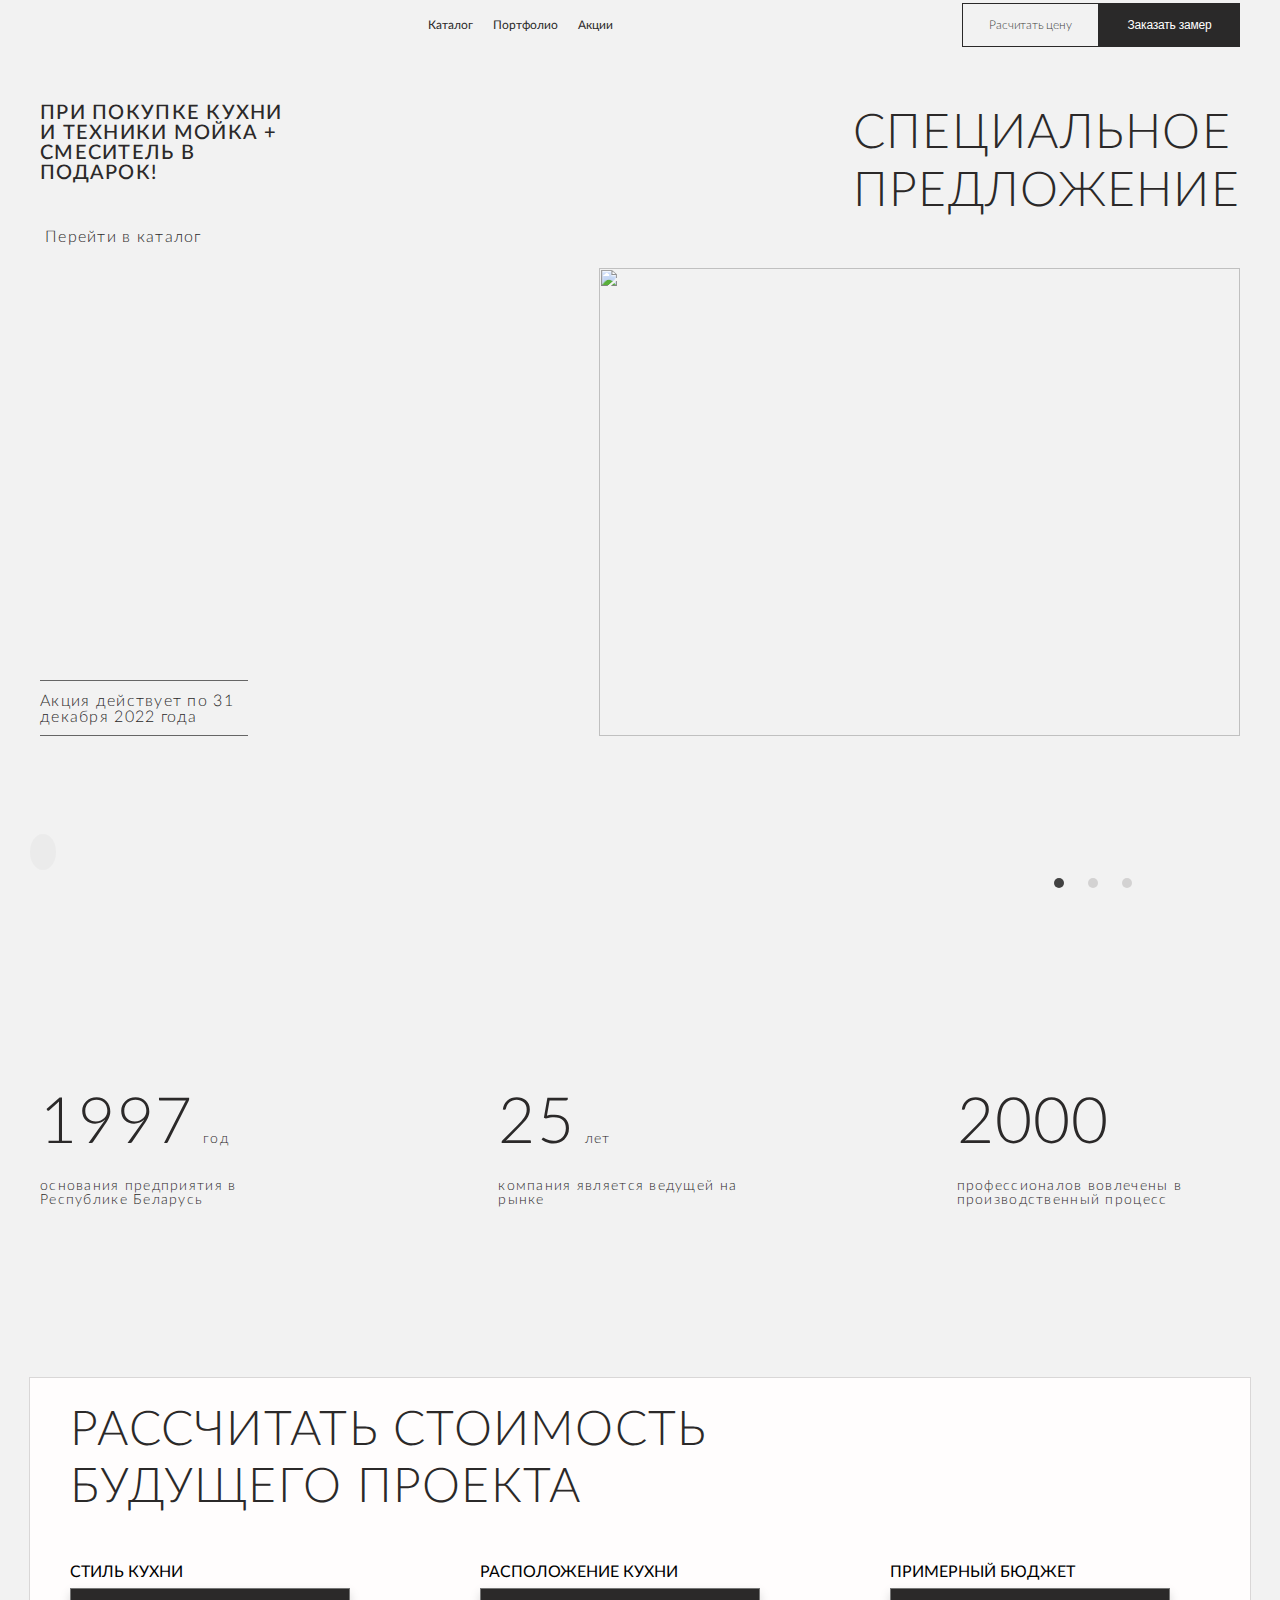
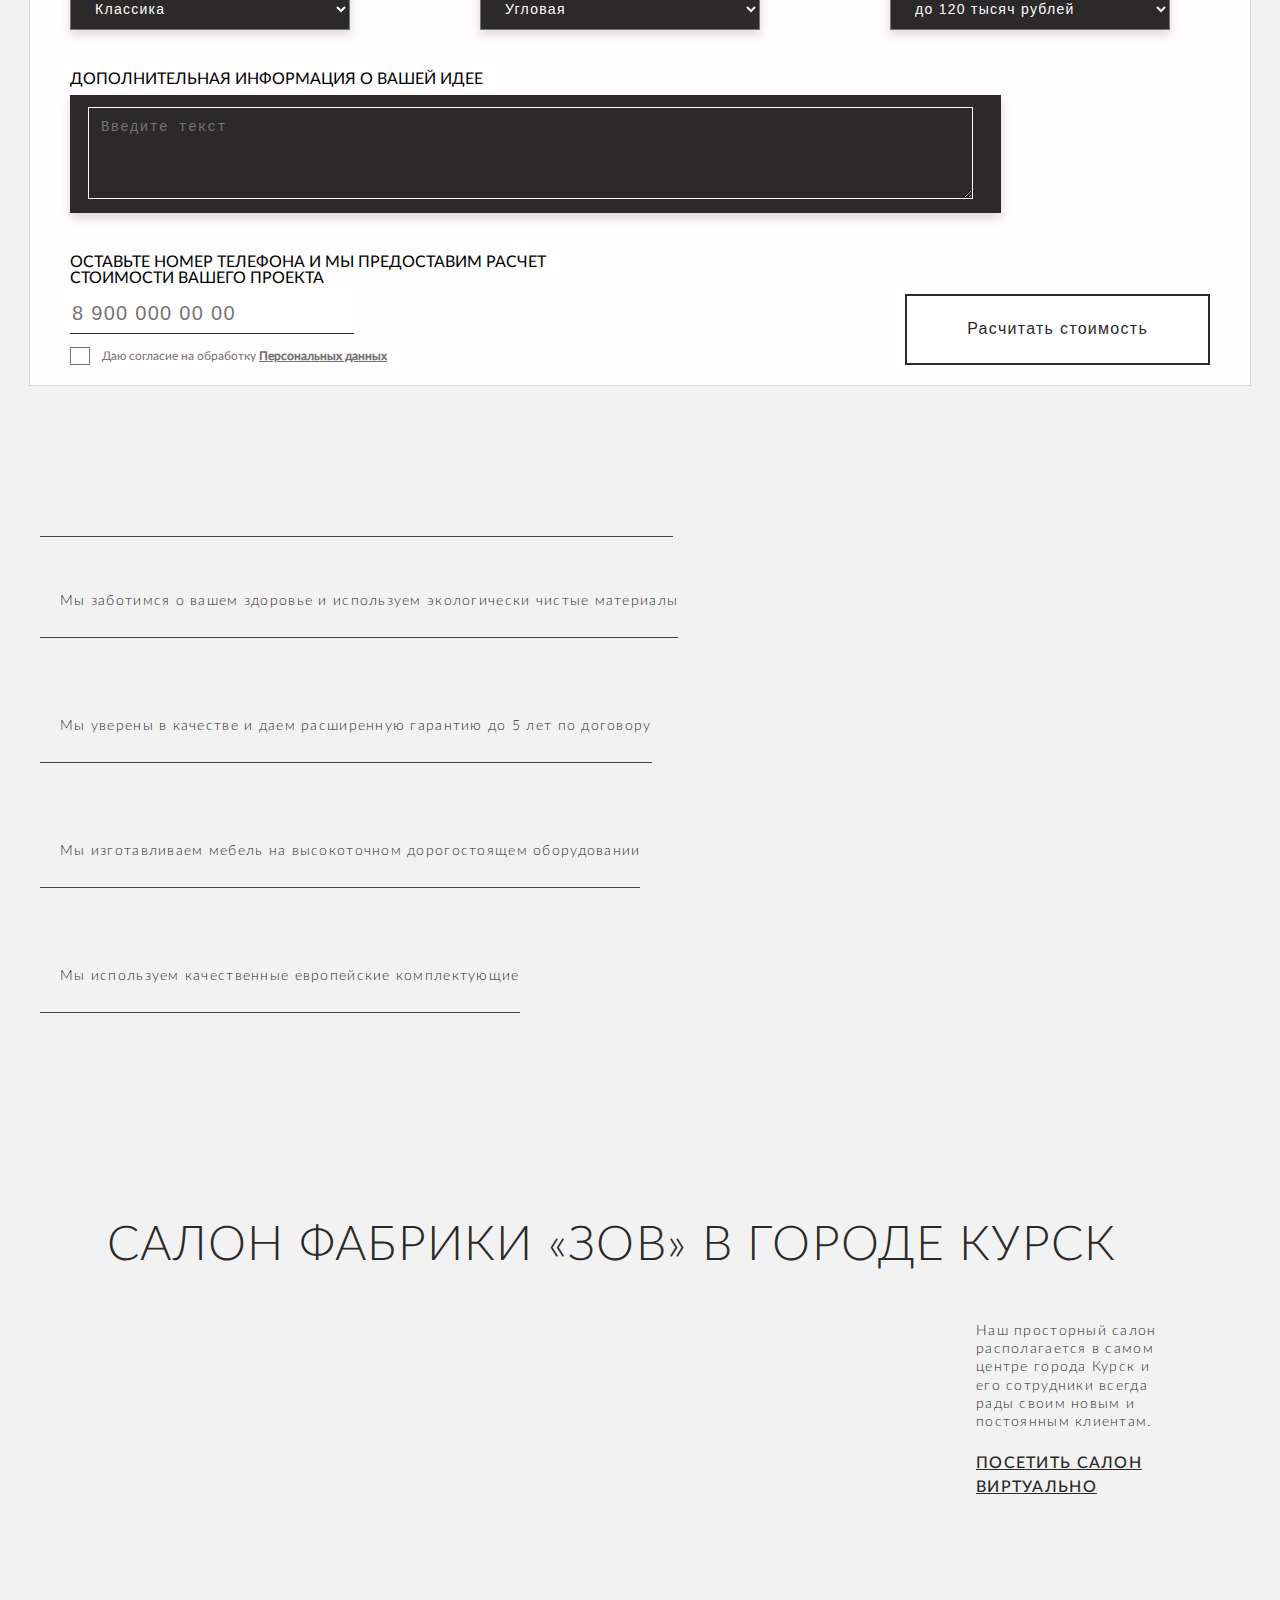
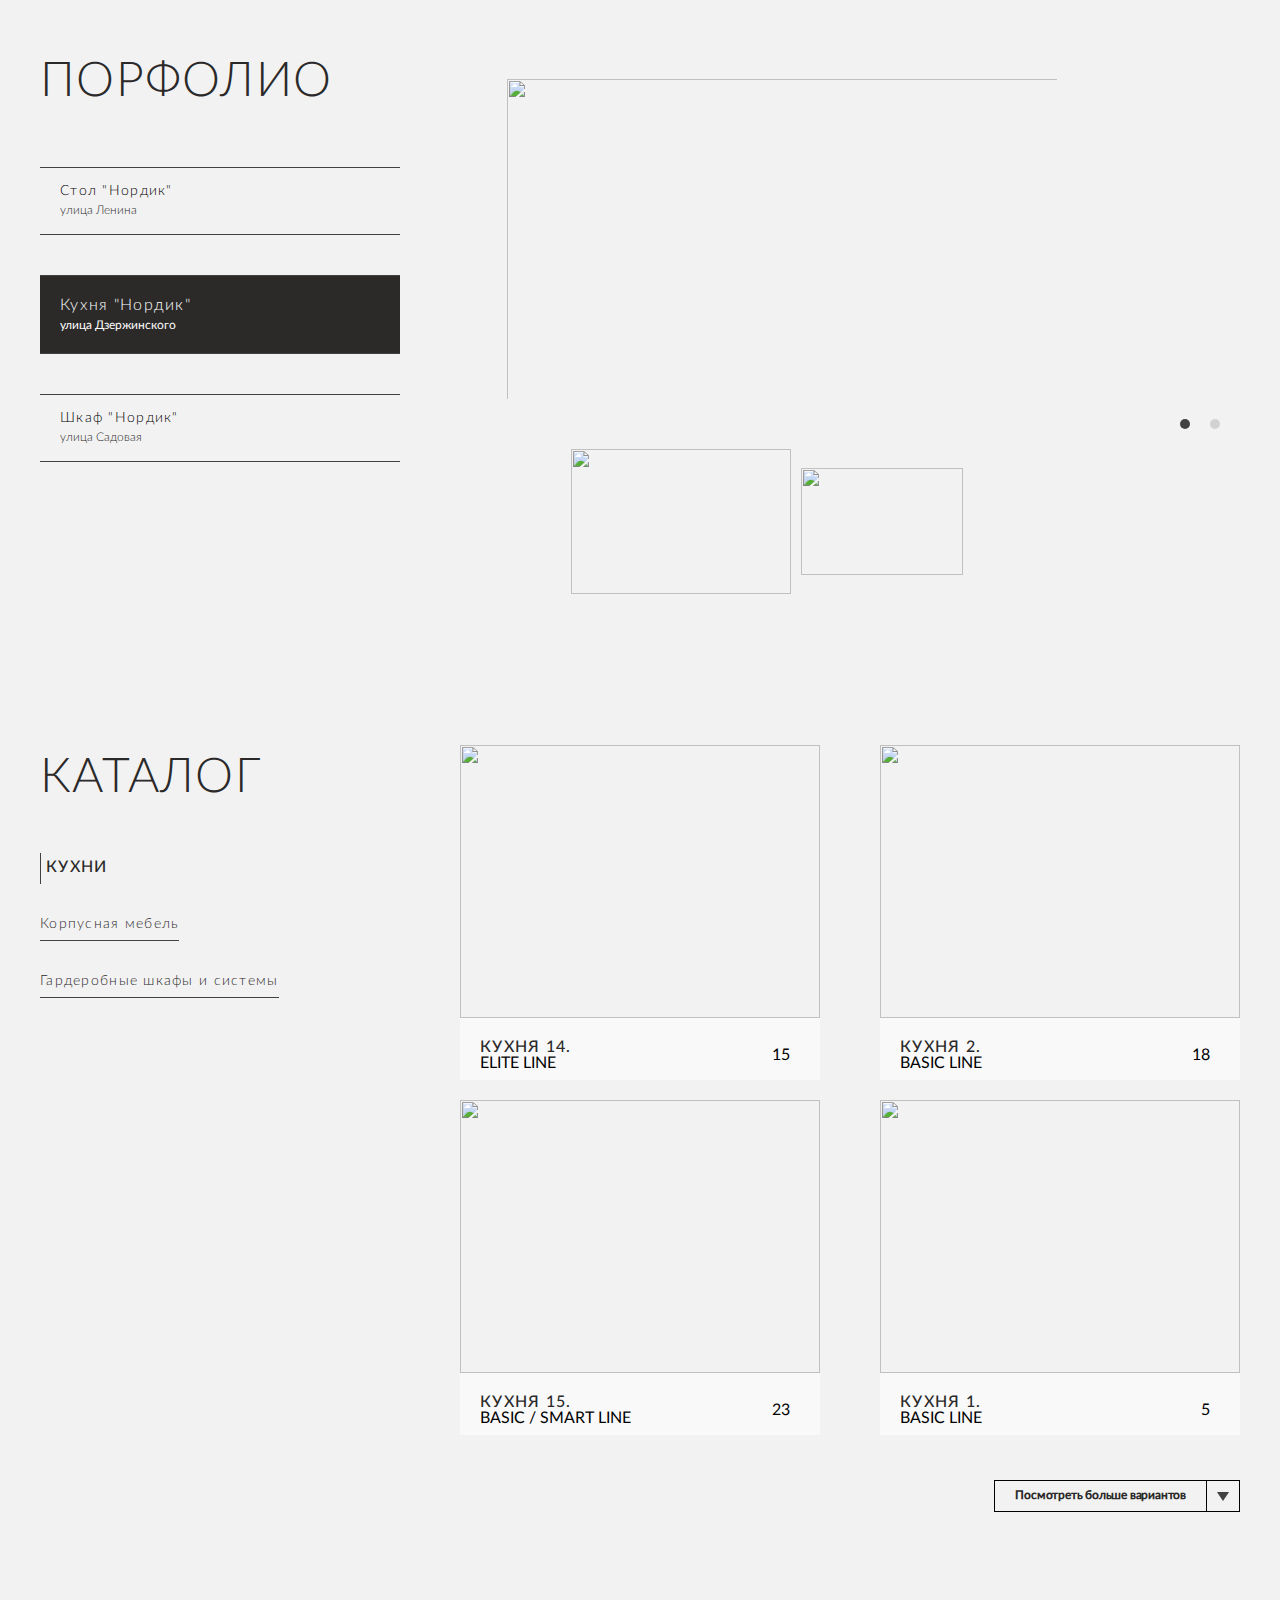
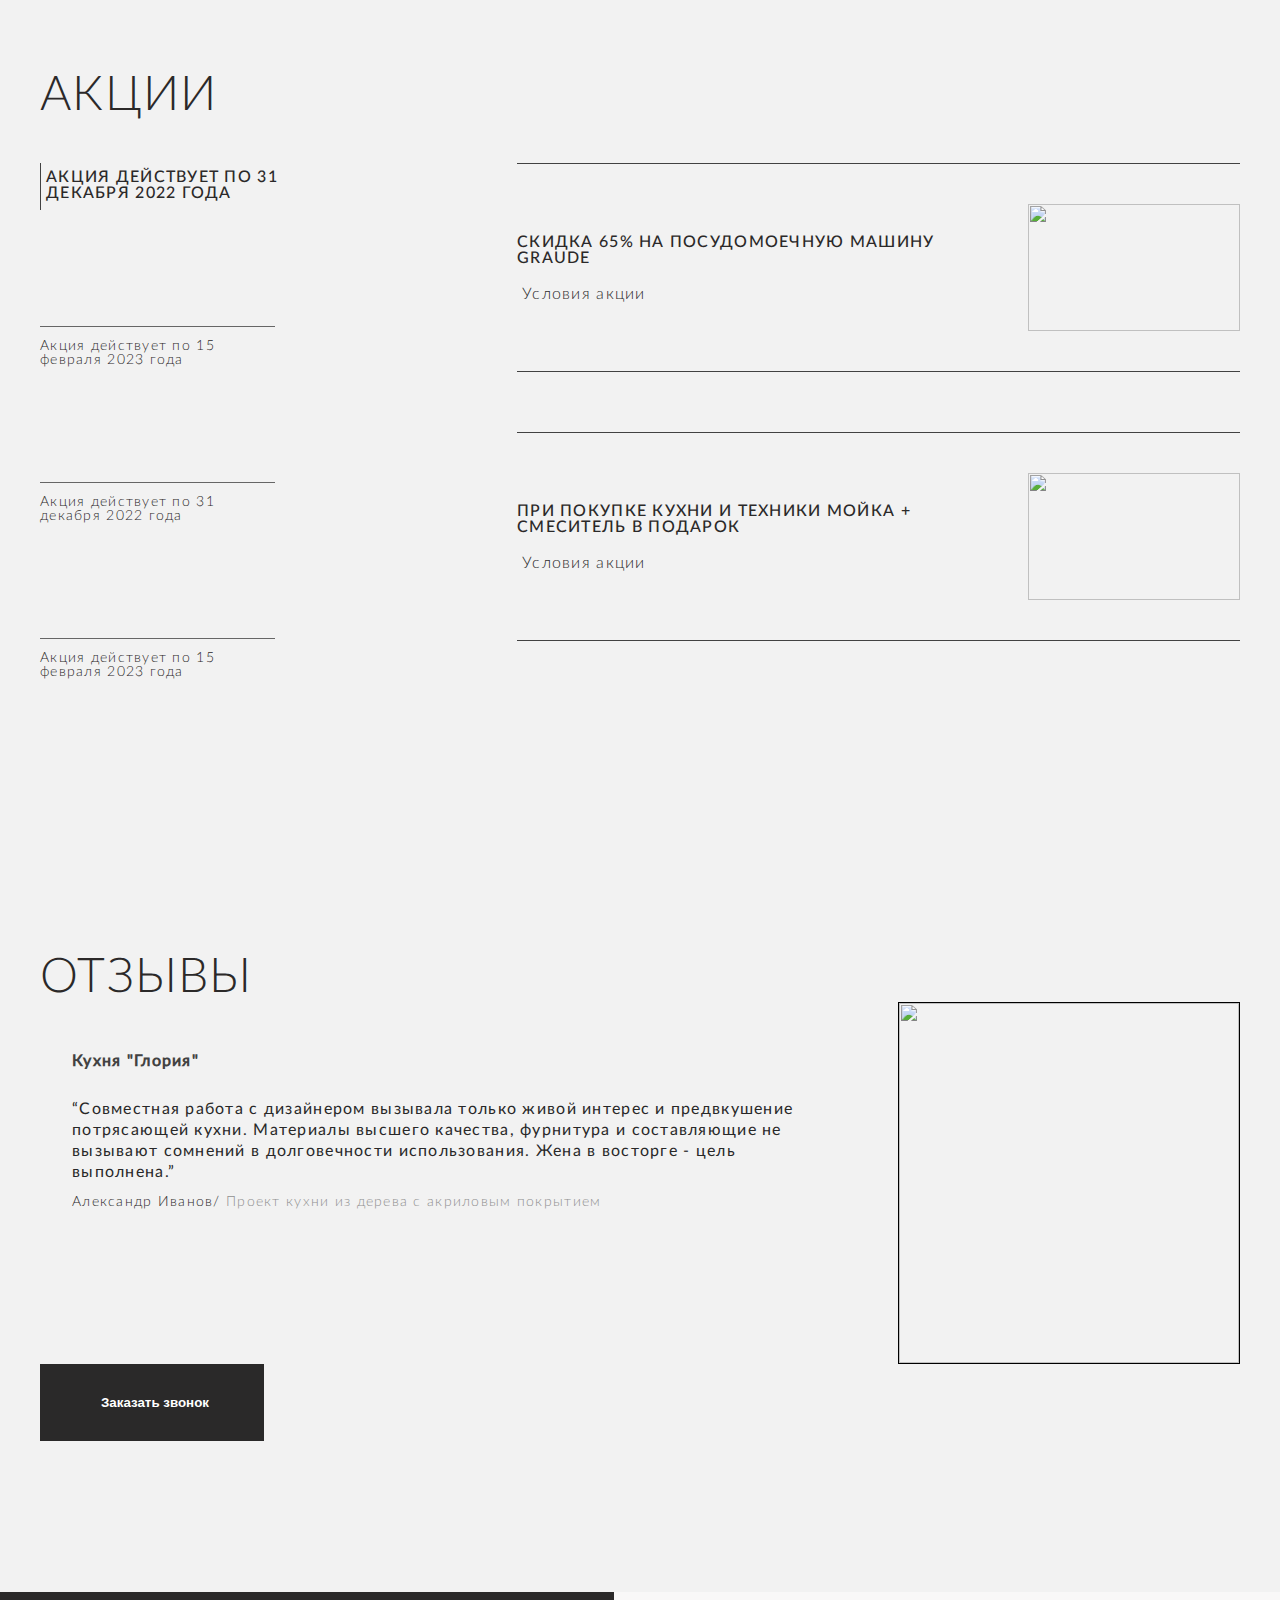
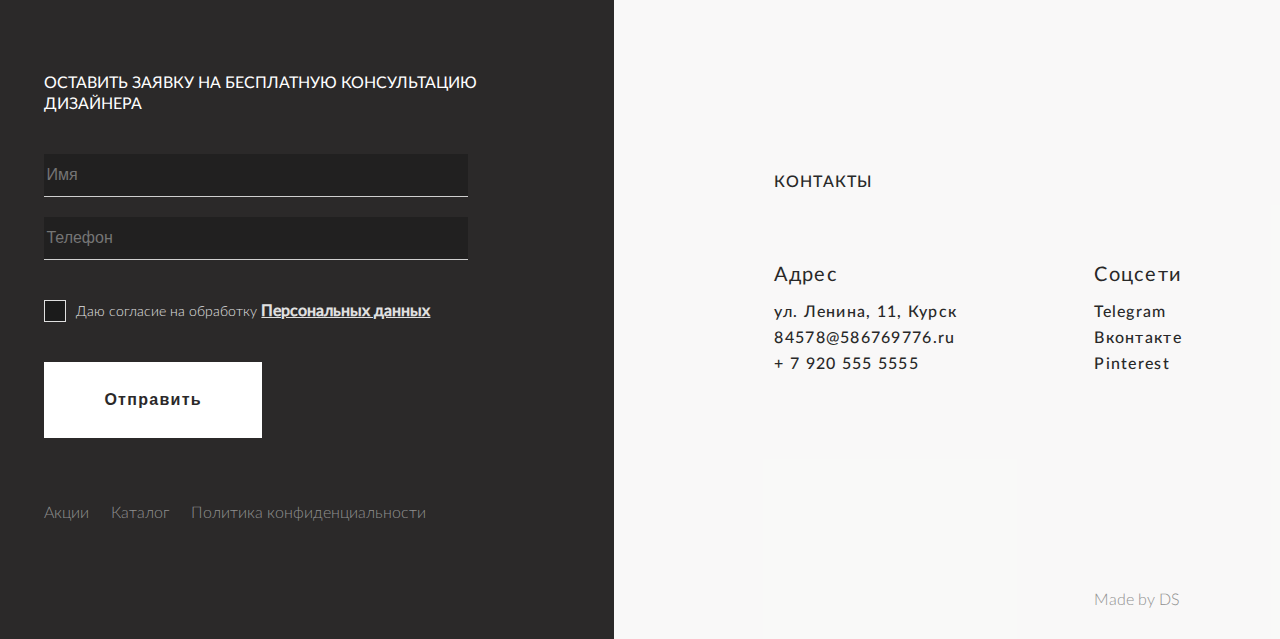
==== index.html @ 26ceb038 "Add files via upload" ====
<!DOCTYPE html>
<html lang="en">

<head>
    <meta charset="UTF-8">
    <meta name="viewport" content="width=device-width, initial-scale=1.0">
    <title>Document</title>
    <link rel="stylesheet" href="css/style.css">
    <link rel="stylesheet" media="screen and (max-width:1220px)" href="css/style1024-1200.css">
    <link rel="stylesheet" media="screen and (max-width:1024px)" href="css/style640-1024.css">
    <link rel="stylesheet" media="screen and (max-width:640px)" href="css/style480-640.css">
    <link rel="stylesheet" media="screen and (max-width:480px)" href="css/style320-480.css">
</head>

<body>

    <a href="#firstScreen">
        <div id="arrayTop"><img src="img/but/Array.svg" alt=""></div>
    </a>
    <span class="hint text16px" id="hint"><span id="phoneHint" style="display: none">Заказать звонок</span><span id="chatbotHint">Виртуальный помощник</span>
    </span>
    <div class="chatbot cursor" id="buttonChatbot"><img src="img/but/chatbot.svg" id="chatbot" alt=""><img src="img/but/phone.svg" style="display: none" alt="" id="phone"><span class="flare"></span></div>

    <!--    заказать замер -->
    <div class="orderMeasurement_window" id="orderMeasurementWindow" style="display: none;">
        <img class="cursor" src="img/OrderMeasurement/Close.svg" id="orderMeasurementClose" alt="">
        <p class="orderMeasurement_title text16px">заказать замер</p>
        <form action="#" method="post">
            <input type="text" name="nameOrderMeasurement" placeholder="Имя"><br>
            <input type="text" name="phoneOrderMeasurement" placeholder="Телефон"><br>
            <div class="orderMeasurement_personalData personalData cursor"><input type="checkbox" id="orderMeasurementPersonalData" name="orderMeasurementPersonalData" checked required><span><img src="img/OrderMeasurement/checked.svg" alt=""></span><label for="orderMeasurementPersonalData">Даю согласие на обработку <a href="#">Персональных данных</a></label></div>
            <input class="cursor" type="button" value="Отправить">
        </form>
    </div>


    <!--    заказать звонок -->
    <div class="orderMeasurement_window" id="orderCallWindow" style="display: none">
        <img class="cursor" src="img/OrderMeasurement/Close.svg" id="orderCallClose" alt="">
        <p class="orderMeasurement_title text16px">заказать звонок</p>
        <form action="#" method="post">
            <input type="text" name="nameCallMeasurement" placeholder="Имя"><br>
            <input type="text" name="phoneCallMeasurement" placeholder="Телефон"><br>
            <div class="orderMeasurement_personalData personalData cursor"><input type="checkbox" id="orderCallPersonalData" name="orderMeasurementPersonalData" checked required><span><img src="img/OrderMeasurement/checked.svg" alt=""></span><label for="orderCallPersonalData">Даю согласие на обработку <a href="#">Персональных данных</a></label></div>
            <input class="cursor" type="button" value="Отправить">
        </form>
    </div>

    <!--   Menu-->
    <nav class="menu">
        <div class="wrapper menu_content">
            <div class="menu_logo">
                <a href="index.html"><img class="menu_logo" src="img/menu/logo.svg" alt=""></a>
                <img class="cursor" src="img/menu/phone.svg" alt="">
                <img class="cursor mobile_none" src="img/menu/search.svg" alt="" id="searchImg">
                <form action="#" method="get" class="menu_search" id="search" style="display: none;">
                    <input type="text" placeholder="Поиск" class="search text_button">
                    <button class="button_search cursor"><img src="img/menu/buttonSearch.svg" alt=""></button>
                </form>
            </div>
            <div class="menu_link">
                <a href="catalog.html">Каталог</a>
                <a href="portfolio.html">Портфолио</a>
                <a href="stoks.html">Акции</a>
                <img class="cursor" src="img/menu/unwrap.svg" alt="" id="menuUnwrap">
                <div class="menu_expanded" id="menuExpanded" style="display: none">
                    <a href="index.html">Главная</a>
                    <a href="reviews.html">Отзывы</a>
                    <a href="#contacts">Контакты</a>
                    <img class="cursor" src="img/menu/rollUp.svg" id="menuRollUp" alt="">
                </div>
            </div>
            <div class="menu_button">
                <a class="text_button" href="#calculateCost">Расчитать цену</a>
                <button class="text_button cursor" id="orderMeasurementMenu">Заказать замер</button>
            </div>
            <div class="menu_burger cursor" id="menuBurger"><img src="img/menu/burger.svg" alt=""></div>
        </div>
    </nav>

    <div class="menu_tablet" id="menuTablet">
        <div class="menu_tablet__left">
            <div class="menu_button">
                <a class="text_button" href="#calculateCost">Расчитать цену</a>
                <button class="text_button cursor" id="orderMeasurementMenuTablet">Заказать замер</button>
            </div>
            <form action="#" method="get" class="menu_search" id="searchMenuTablet">
                <input type="text" placeholder="Поиск" class="search text_button">
                <button class="button_search cursor"><img src="img/menu/buttonSearch.svg" alt=""></button>
            </form>
        </div>
        <div class="menu_tablet__right">
            <div class="menu_link">
                <img src="img/FotoWindow/Close.svg" class="cursor" id="menuTabletClose" alt="">
                <a href="#catalog">Каталог</a>
                <a href="#portfolio">Портфолио</a>
                <a href="#stocks">Акции</a>
                <a href="#firstScreen">Главная</a>
                <a href="#reviews">Отзывы</a>
                <a href="#contacts">Контакты</a>
            </div>
        </div>
    </div>


    <div class="link"><a name="firstScreen"></a></div>

    <!--    First Screen-->

    <div class="firstScreen">
        <div class="breadCrumbs" id="breadCrumbsFirstScreen">
            <div class="crumb crumb_active"></div>
            <div class="crumb"></div>
            <div class="crumb"></div>
        </div>

        <div class="firstScreen_content wrapper firstScreen_content__first" id="firstScreenFirst" style="display: none;">
            <div class="firstScreen_content__wrapper">
                <div class="specialOffer_header">
                    <p class="specialOffer_text firstScreen_text text16px mobile320_none">при покупке кухни и техники мойка + смеситель в подарок!</p>
                    <p class="title firstScreen_title specialOffer_title">Специальное<br> предложение</p>
                </div>

                <a href="#catalog" class="specialOffer_link specialOffer_link__catalog"><img src="img/firstScreen/line.svg" class="specialOffer_line" alt=""><span class="text16px">Перейти в каталог</span><img src="img/firstScreen/array.svg" class="specialOffer_array" alt=""></a>

                <p class="specialOffer_text firstScreen_text text16px mobile320_block">при покупке кухни и техники мойка + смеситель в подарок!</p>

                <div class="specialOffer_footer">
                    <div class="specialOffer_foto"><img src="img/firstScreen/foto1.png" alt=""></div>
                    <p class="durationPromotion text16px">Акция действует по 31 декабря 2022 года</p>
                </div>
            </div>

        </div>

        <div class="firstScreen_content wrapper firstScreen_content__second" id="firstScreenSecond" style="display: none">
            <div class="warranty">
                <p class="warranty_title title">Гарантия до 5 лет на вашу новую кухню</p>
                <div class="warranty_calculatePrice"><a href="#calculateCost" class="calculatePrice text_button">Расчитать цену</a></div>
            </div>
            <div class="warranty_foto"><img src="img/firstScreen/foto2.png" alt=""></div>
        </div>

        <div class="firstScreen_content wrapper firstScreen_content__third" id="firstScreenThird" style="display: none">
            <div class="maxima">
                <div class="maxima_content">
                    <p class="maxima_title title">Maxima</p>
                    <p class="maxima_text firstScreen_text">умные решения для оптимальной организации пространства на вашей кухне</p>
                    <button class="orderMeasurement text16px cursor" id="orderMeasurementFirstScreen">Заказать замер</button>
                </div>
                <div class="maxima_foto"><img src="img/firstScreen/foto3.png" alt=""></div>


            </div>
        </div>

    </div>

    <!--    Numbers-->

    <div class="numbers">
        <div class="wrapper numbers_content">
            <div class="number">
                <p class="text"><span>1997</span>год</p>
                <p class="text">основания предприятия в Республике Беларусь</p>
            </div>

            <div class="number">
                <p class="text"><span>25</span>лет</p>
                <p class="text">компания является ведущей на рынке</p>
            </div>

            <div class="number">

                <p class="text"><span>2000</span></p>
                <p class="text">профессионалов вовлечены в производственный процесс</p>
            </div>
        </div>
    </div>

    <!--calculateCost-->

    <div class="link"><a name="calculateCost"></a></div>
    <div class="calculateCost">
        <div class="calculateCost_content">
            <h2 class="calculateCost_title title" id="calculateCostTitle">Рассчитать стоимость<br>будущего проекта</h2>
            <form action="#">
                <div class="calculateCost_parameters" id="calculateCostParameters">
                    <div class="kitchenStyle">
                        <p class="parameters_title firstScreen_text">Стиль кухни</p>
                        <select class="text_input" name="kitchenStyle" id="kitchenStyle">
                            <option value="classic">Классика</option>
                            <option value="modern">Современный</option>
                        </select>
                    </div>
                    <div class="kitchenLocation">
                        <p class="parameters_title firstScreen_text">Расположение кухни</p>
                        <select class="text_input" name="kitchenLocation" id="kitchenLocation">
                            <option value="corner">Угловая</option>
                            <option value="linear">Линейная</option>
                            <option value="u-shaped">П-образная</option>
                        </select>
                    </div>
                    <div class="kitchenLocation">
                        <p class="parameters_title firstScreen_text">Примерный бюджет</p>
                        <select class="text_input" name="kitchenBudget" id="kitchenBudget">
                            <option value="budget1">до 120 тысяч рублей</option>
                            <option value="budget2">120 - 200 тысяч рублей</option>
                            <option value="budget3">200 - 400 тысяч рублей</option>
                            <option value="budget4">от 400 тысяч рублей</option>
                        </select>
                    </div>
                </div>
                <p class="parameters_title parameters_title__second firstScreen_text mobile_none" id="parametersTitleSecond">дополнительная информация о вашей идее</p>
                <div class="info_kitchen mobile_none" id="infoKitchenBorder"><textarea class="text_input" name="infoKitchen" id="infoKitchen" placeholder="Введите текст"></textarea></div>
                <div class="calculateCost_send" id="calculateCostSend">
                    <div class="calculateCost_phone">
                        <p class="parameters_title parameters_title__tird firstScreen_text phone_title">оставьтe номер телефона и мы предоставим расчет<br>стоимости вашего проекта</p>
                        <input type="phone" placeholder="8 900 000 00 00">
                        <div class="calculateCost_personalData personalData cursor"><input type="checkbox" id="calculateCostPersonalData" name="calculateCostPersonalData" checked required><span><img src="img/CalculCost/checket.svg" alt=""></span><label for="calculateCostPersonalData">Даю согласие на обработку <a href="#">Персональных данных</a></label></div>
                    </div>

                    <div class="calculateCost_button">
                        <input type="button" class="text16px cursor" value="Расчитать стоимость">
                    </div>
                </div>
                <div class="array_mobile cursor"><img src="img/style480/buttonArray.svg" alt="" id="arrayMobileFirst"></div>
                <div class="array_mobile cursor" style="display: none" id="arrayMobileSecond"><img src="img/style480/arrayBack.svg" id="arrayBackMobileFirstImg" alt=""><img src="img/style480/buttonArray.svg" id="arrayMobileSecondImg" alt=""></div>
                <div class="array_mobile cursor" style="display: none" id="arrayMobileFree"><img src="img/style480/arrayBack.svg" id="arrayBackMobileSecondImg" alt=""><img src="img/style480/arrayFirst.svg" id="arrayBackFirstMobileImg" alt=""></div>
            </form>
        </div>
    </div>

    <!--Advantages-->

    <div class="advantages">
        <div class="wrapper advantages_content">
            <h2 class="title advantages_title">Наши преимущества</h2>
            <div class="advantages_tablet__foto"><img src="img/style640/foto.png" alt=""></div>
            <div class="advantages_text">
                <div class="line"></div>
                <div>
                    <img src="img/Advantages/icons1.svg" alt="">
                    <p class="text">Мы заботимся о вашем здоровье и используем экологически чистые материалы</p>
                </div>
                <div>
                    <img src="img/Advantages/icons2.svg" alt="">
                    <p class="text">Мы уверены в качестве и даем расширенную гарантию до 5 лет по договору</p>
                </div>
                <div>
                    <img src="img/Advantages/icons3.svg" alt="">
                    <p class="text">Мы изготавливаем мебель на высокоточном дорогостоящем оборудовании</p>
                </div>
                <div>
                    <img src="img/Advantages/icons4.svg" alt="">
                    <p class="text">Мы используем качественные европейские комплектующие </p>
                </div>

            </div>

            <div class="advantages_foto">
                <img src="img/Advantages/foto.png" alt="">
            </div>

        </div>
    </div>

    <!--Salon-->
    <div class="salon">
        <div class="wrapper">
            <div class="salon_title">
                <div class="salon_title__foto"><img src="img/Salon/foto1.png" alt=""></div>
                <h2 class="title">салон фабрики «Зов» в городе курск</h2>
            </div>
            <div class="salon_content">
                <div class="salon_text">
                    <p class="text">Наш просторный салон располагается в самом центре города Курск и его сотрудники всегда рады своим новым и постоянным клиентам.</p>
                    <a href="#" class="text16px">Посетить салон виртуально</a>
                </div>
                <div class="salon_content__foto"><img src="img/Salon/foto2.png" alt=""></div>
            </div>
        </div>
    </div>

    <!--Portfolio-->
    <div class="link"><a name="portfolio"></a></div>
    <div class="portfolio">
        <div class="wrapper portfolio_content">
            <div class="portfolio_name">
                <h2 class="portfolio_title portfolio_title__computer title" id="portfolioTitle">Порфолио</h2>
                <h2 class="portfolio_title portfolio_title__tablet title" id="portfolioTitleTablet">Порфолио</h2>

                <div class="portfolio_array"><img class="cursor" src="img/portfolio/arrayTop.svg" id="portTop" alt="" style="display: none"></div>

                <div id="portfolioName">

                </div>

                <div class="portfolio_array"><img class="cursor" src="img/portfolio/arrayBottom.svg" id="portBottom" alt=""></div>
            </div>

            <div class="portfolio_foto">
                <div class="portfolio_mainFoto">
                    <img class="cursor" src="img/portfolio/arrayLeft.svg" id="portfolioMainFotoLeft" alt="">
                    <div id="portfolioMainFoto"></div>
                    <img class="cursor" src="img/portfolio/arrayRight.svg" id="portfolioMainForoRight" alt="">
                </div>
                <div id="portfolioBreadCrumbs"></div>
                <div class="portfolio_foto__active">
                    <img class="cursor" src="img/portfolio/arrayLeft.svg" id="portfolioFotoLeft" alt="" style="display: none;">
                    <div id="portfolioFoto"></div>
                    <img class="cursor" src="img/portfolio/arrayRight.svg" id="portfolioForoRight" alt="" style="display: none;">
                </div>

            </div>
        </div>
    </div>

    <!--Catalog-->
    <div class="link"><a name="catalog"></a></div>
    <div class="catalog ">
        <div class="wrapper">
            <div class="catalog_content mobile_none">
                <div class="catalog_categories">
                    <h2 class="catalog_title title">Каталог</h2>
                    <p class="catalog_text text cursor" id="kitchens">Кухни</p><br>
                    <p class="catalog_text text cursor" id="cabinetFurniture">Корпусная мебель</p><br>
                    <p class="catalog_text text cursor" id="dressingWardrobes">Гардеробные шкафы и системы</p><br>
                </div>
                <div id="catalogProduct"></div>
            </div>


            <div class="goToCatalog mobile_none"><a href="catalog.html">
                    <span class="goToCatalog_text">Посмотреть больше вариантов</span><span class="goToCatalog_svg svg_block"><svg xmlns="http://www.w3.org/2000/svg" width="14" height="9" viewBox="0 0 14 9" fill="none">
                            <path d="M7 9L13.0622 0L0.937822 0L7 9Z" fill="#424242" />
                        </svg></span>
                    <span class="goToCatalog_svg svg_active"><svg xmlns="http://www.w3.org/2000/svg" width="14" height="9" viewBox="0 0 14 9" fill="none">
                            <path d="M7 9L13.0622 0L0.937822 0L7 9Z" fill="#ffffff" />
                        </svg></span>
                </a></div>
        </div>
        <div class="wrapper catalog_mobile">
            <h2 class="catalog_title title">Каталог</h2>
            <div class="catalog_mobile__element">
                <div class="catalog_mobile__foto"><img src="img/style480/catalog1.png" alt=""></div>
                <p class="catalog_mobile__title">Кухни</p>
                <p class="catalog_mobile__text">Мы создаем свои кухни из премиальных материалов, уделяя внимание деталям. Все это подарит вам чувство надежности и уюта на долгие годы.</p>
                <a href="catalog.html" class="specialOffer_link specialOffer_link__catalog"><img src="img/firstScreen/line.svg" class="specialOffer_line" alt=""><span>Перейти в каталог</span><img src="img/firstScreen/array.svg" class="specialOffer_array" alt=""></a>
            </div>
            <div class="catalog_mobile__element">
                <div class="catalog_mobile__foto"><img src="img/style480/catalog2.png" alt=""></div>
                <p class="catalog_mobile__title">корпусная мебель</p>
                <p class="catalog_mobile__text">Наш широкий выбор корпусной мебели позволит воплотить ваши мечты об идеальном дизайнерском решении в интерьере.</p>
                <a href="catalog.html" class="specialOffer_link specialOffer_link__catalog"><img src="img/firstScreen/line.svg" class="specialOffer_line" alt=""><span>Перейти в каталог</span><img src="img/firstScreen/array.svg" class="specialOffer_array" alt=""></a>
            </div>
            <div class="catalog_mobile__element">
                <div class="catalog_mobile__foto"><img src="img/style480/catalog3.png" alt=""></div>
                <p class="catalog_mobile__title">гардеробные шкафы и системы</p>
                <p class="catalog_mobile__text">Современный дизайн сложно представить без удобной системы для хранения. Поддержать гармонию в вашем интерьере помогут наши эргономичные гардеробные шкафы и системы.</p>
                <a href="catalog.html" class="specialOffer_link specialOffer_link__catalog"><img src="img/firstScreen/line.svg" class="specialOffer_line" alt=""><span>Перейти в каталог</span><img src="img/firstScreen/array.svg" class="specialOffer_array" alt=""></a>
            </div>
        </div>
    </div>

    <!--Stocks-->
    <div class="link"><a name="stocks"></a></div>
    <div class="stocks">
        <div class="wrapper">
            <h2 class="title stocks_title">Акции</h2>
            <div class="stocks_content">
                <div id="stocksData"></div>
                <div id="stocksName"></div>
            </div>
        </div>
    </div>

    <!--   Reviews-->
    <div class="link"><a name="reviews"></a></div>
    <div class="reviews">
        <div class="wrapper">
            <h2 class="title reviews_title">Отзывы</h2>
            <div class="reviews_content">
                <div class="reviews_left">
                    <div class="reviews_text">
                        <img class="cursor" src="img/portfolio/arrayLeft.svg" id="reviewsLeft" alt="">
                        <div class="review" id="review">
                        </div>
                        <img class="cursor" src="img/portfolio/arrayRight.svg" id="reviewsRight" alt="">
                    </div>

                </div>
                <div class="reviews_foto mobile_none" id="reviewFoto">
                </div>
            </div>
            <button class="orderMeasurement orderMeasurement_reviews cursor" id="reviewsOrderCall">Заказать звонок</button>
        </div>
    </div>

    <!--    Contacts-->
    <div class="link"><a name="contact"></a></div>

    <div class="contacts">
        <div class="contacts_dark">
            <div class="contact_content__dark">
                <p class="orderMeasurement_title">оставить заявку на бесплатную консультацию дизайнера</p>
                <form action="#" method="post">
                    <input type="text" name="nameContact" placeholder="Имя"><br>
                    <input type="text" name="phoneContact" placeholder="Телефон"><br>
                    <div class="orderMeasurement_personalData personalData cursor"><input type="checkbox" id="contactPersonalData" name="contactPersonalData" checked required><span><img src="img/OrderMeasurement/checked.svg" alt=""></span><label for="contactPersonalData">Даю согласие на обработку <a href="#">Персональных данных</a></label></div>
                    <input class="cursor" type="button" value="Отправить">
                </form>
                <a href="stoks.html">Акции</a>
                <a href="catalog.html">Каталог</a>
                <a href="#">Политика конфиденциальности</a>
            </div>
        </div>
        <div class="contacts_light">
            <div>
                <div class="link"><a name="contacts"></a></div>
                <h2 class="contacts_title">Контакты</h2>
                <div class="contacts_text">
                    <div class="contacts_info">
                        <p class="contacts_position">Адрес</p>
                        <div><img src="img/style480/address.svg" class="mobile_block" alt="">
                            <p class="contacts_position__info text16px">ул. Ленина, 11, Курск</p>
                        </div>
                        <div><img src="img/style480/email.svg" class="mobile_block" alt="">
                            <p class="contacts_position__info text16px">84578@586769776.ru</p>
                        </div>
                        <div><img src="img/style480/phone.svg" class="mobile_block" alt="">
                            <p class="contacts_position__info text16px">+ 7 920 555 5555</p>
                        </div>
                        <a class="mobile_block autor_link" href="#">Made by DS</a>
                    </div>
                    <div class="contacts_social mobile_none">
                        <p class="contacts_position">Соцсети</p>
                        <p class="contacts_position__info text16px cursor">Telegram</p>
                        <p class="contacts_position__info text16px cursor">Вконтакте</p>
                        <p class="contacts_position__info pinterest text16px cursor">Pinterest</p>
                        <a href="#">Made by DS</a>
                    </div>

                </div>
            </div>

        </div>
    </div>


    <!--    Foto Window Portfolio-->
    <div class="window_foto" id="windowOpen" style="display: none">
        <div class="window_foto_content">
            <img class="cursor" src="img/FotoWindow/Left.svg" alt="" id="windowFotoLeft">
            <div class="foto_close">
                <div class="foto" id="windowFoto">
                </div>
                <img class="cursor" src="img/FotoWindow/Close.svg" alt="" id="fotoWindowClose">
            </div>
            <img class="cursor" src="img/FotoWindow/Right.svg" alt="" id="windowFotoRight">
        </div>
    </div>


    <script src="js/orderCallWindow.js"></script>
    <script src="js/orderMeasurementWindow.js"></script>
    <script src="js/function.js"></script>
    <script src="js/menu.js"></script>
    <script src="js/firstScreen.js"></script>
    <script src="js/calculateCost.js"></script>
    <script src="js/portfolio.js"></script>
    <script src="js/stocks.js"></script>
    <script src="js/reviews.js"></script>
    <script src="js/button.js"></script>
    <script src="js/catalog.js"></script>



</body></html>
---- css/style.css ----
html,
body,
div,
span,
applet,
object,
iframe,
h1,
h2,
h3,
h4,
h5,
h6,
p,
blockquote,
pre,
a,
abbr,
acronym,
address,
big,
cite,
code,
del,
dfn,
em,
img,
ins,
kbd,
q,
s,
samp,
small,
strike,
strong,
sub,
sup,
tt,
var,
b,
u,
i,
center,
dl,
dt,
dd,
ol,
ul,
li,
fieldset,
form,
label,
legend,
table,
caption,
tbody,
tfoot,
thead,
tr,
th,
td,
article,
aside,
canvas,
details,
embed,
figure,
figcaption,
footer,
header,
hgroup,
menu,
nav,
output,
ruby,
section,
summary,
time,
mark,
audio,
video {
    margin: 0;
    padding: 0;
    border: 0;
    font-size: 100%;
    font: inherit;
    vertical-align: baseline;
}

article,
aside,
details,
figcaption,
figure,
footer,
header,
hgroup,
menu,
nav,
section {
    display: block;
}

html {
    height: 100%;
}

body {
    line-height: 1;
}

ol,
ul {
    list-style: none;
}

blockquote,
q {
    quotes: none;
}

blockquote:before,
blockquote:after,
q:before,
q:after {
    content: '';
    content: none;
}

table {
    border-collapse: collapse;
    border-spacing: 0;
}


/*Стили*/

@font-face {
    font-family: 'Lato';
    src: url('../fonts/Lato-Light.eot');
    src: local('☺'), url('../fonts/Lato-Light.woff') format('woff'), url('../fonts/Lato-Light.ttf') format('truetype'), url('../fonts/Lato-Light.svg') format('svg');
    font-weight: 300;
    font-style: normal;
}


@font-face {
    font-family: 'Lato';
    src: url('../fonts/Lato-Medium.eot');
    src: local('☺'), url('../fonts/Lato-Medium.woff') format('woff'), url('../fonts/Lato-Medium.ttf') format('truetype'), url('../fonts/Lato-Medium.svg') format('svg');
    font-weight: 500;
    font-style: normal;
}


@font-face {
    font-family: 'Lato';
    src: url('../fonts/Lato-Regular.eot');
    src: local('☺'), url('../fonts/Lato-Regular.woff') format('woff'), url('../fonts/Lato-Regular.ttf') format('truetype'), url('../fonts/Lato-Regular.svg') format('svg');
    font-weight: 400;
    font-style: normal;
}

body {
    background-color: #F2F2F2;
    font-family: 'Lato';
    min-height: 100vh;
}

.cursor {
    cursor: pointer;
}

.wrapper {
    width: 1200px;
    margin: 0 auto;
}

.text_button {
    font-weight: 300;
    font-size: 12px;
    line-height: 100%;
    letter-spacing: -0.2px;
    color: #424242;
}

.text16px {
    font-weight: 500;
    font-size: 16px;
    line-height: 100%;
    letter-spacing: 1.28px;
    color: #2B2929;
}

.title {
    font-weight: 300;
    font-size: 48px;
    line-height: 120%;
    letter-spacing: 1.28px;
    text-transform: uppercase;
    color: #2B2929;
}

.text {
    font-weight: 300;
    font-size: 14px;
    line-height: 100%;
    letter-spacing: 1.28px;
    color: #2B2929;
}

.link {
    margin-bottom: 100px;
    height: 1px;
}

.mobile320_block,
.mobile_block {
    display: none;
}

/*Order Measurement window*/

.orderMeasurement_window {
    position: fixed;
    top: 0;
    right: 0;
    z-index: 21;

    width: 38%;
    height: 100vh;
    padding: 150px 20px 0px 40px;
    background: rgba(19, 19, 19, 0.8);
}

p.orderMeasurement_title {
    line-height: 130%;
    text-transform: uppercase;
    color: #FFFFFF;
    margin-bottom: 40px;
}

.orderMeasurement_window input[type=text] {
    font-weight: 300;
    font-size: 16px;
    line-height: 100%;
    color: #CFCFCF;
    width: 80%;
    height: 40px;
    border: 0px;
    border-bottom: 1px solid #CFCFCF;
    background: rgba(19, 19, 19, 0.4);
    margin-bottom: 20px;

}

.orderMeasurement_window input[type=checkbox],
.contacts_dark input[type=checkbox] {
    opacity: 0;
    position: absolute;
}

.orderMeasurement_window input[type=checkbox] + span,
.contacts_dark input[type=checkbox] + span {
    background: rgba(19, 19, 19, 0.63);
    border: 1px solid #E0E0E0;
    width: 20px;
    height: 20px;
    display: block;
    margin-right: 10px;
}

.orderMeasurement_window input[type=checkbox] + span img,
.contacts_dark input[type=checkbox] + span img {
    display: none;
}

.orderMeasurement_window input[type=checkbox]:checked + span img,
.contacts_dark input[type=checkbox]:checked + span img {
    display: block;
    padding-top: 4px;
    padding-left: 3px;
}

.orderMeasurement_window label,
.contacts_dark label {
    font-weight: 200;
    font-size: 14px;
    line-height: 140%;
    color: #E0E0E0;
    display: block;
}

.orderMeasurement_window label a,
.contacts_dark label a {
    font-weight: 800;
    text-decoration: underline;
    color: #E0E0E0;
}


.personalData {
    display: flex;
    align-items: center;
}

.orderMeasurement_personalData {
    margin-top: 20px;
    margin-bottom: 40px;
}

.orderMeasurement_window input[type=button],
.contacts_dark input[type=button] {
    font-weight: 600;
    font-size: 16px;
    line-height: 100%;
    letter-spacing: 1.28px;
    color: #2B2929;
    padding: 30px 60px;
    background-color: #ffffff;
    border: 0px;
}

#orderMeasurementClose,
#orderCallClose {
    position: absolute;
    top: 20px;
    right: 20px;
}



/*Menu*/

.menu {
    position: fixed;
    top: 0px;
    z-index: 20;
    width: 100%;
    background-color: #F2F2F2;
}

.menu_content {
    display: flex;
    align-items: center;
    justify-content: space-between;
    height: 50px;
}

.menu_logo img {
    margin-right: 20px;
}

input.search {
    width: 73px;
    border: 1px solid #424242;
    border-right: 0px;
    background-color: #F2F2F2;
    padding: 9px 0px 9px 12px;
    display: block;
}

.button_search img {
    margin-right: 0px;
}

.button_search {
    padding: 8px;
    padding-left: 12px;
    border: 1px solid #424242;
    display: block;
}

.menu_search,
.menu_button {
    display: flex;
}

.menu_link,
.menu_expanded,
.menu_logo {
    display: flex;
    align-items: center;
}

.menu_link a {
    font-size: 12px;
    line-height: 140%;
    color: #2A2929;
    text-decoration: none;

    margin-right: 20px;
}

.menu_button a {
    text-decoration: none;
    border: 0.5px solid #2A2929;
    padding: 15px 26.5px;
    display: block;
}

.menu_button a:hover,
.menu_button button:hover,
a.calculatePrice:hover,
button.orderMeasurement:hover,
.orderMeasurement_window input[type=button]:hover,
.calculateCost_button input:hover {
    background-color: #BDD002;
    border: 1px solid #BDD002;
    color: #2A2929;
}

.contact_content__dark input[type=button]:hover {
    background-color: #BDD002;
    color: #2A2929;
}

.menu_button button:active,
button.orderMeasurement:active,
.contact_content__dark input[type=button]:active {
    background-color: #ffffff;
    border: 1px solid #ffffff;
    color: #2A2929;
}

.menu_button a:active,
a.calculatePrice:active,
.orderMeasurement_window input[type=button]:active,
.calculateCost_button input:active {
    color: #FFFFFF;
    background-color: #2A2929;
    border: 1px solid #2A2929;

}

.menu_button button {
    color: #FFFFFF;
    background-color: #2A2929;
    padding: 15px 27.5px;
    border: 1px solid #2A2929;
    display: block;

}

.menu_burger {
    display: none;
}

/*First Screen*/

.firstScreen {
    min-height: calc(100vh - 70px);
    position: relative;
}

.crumb {
    width: 10px;
    height: 10px;
    background-color: #5B5454;
    margin-right: 20px;
    border-radius: 50%;
    display: inline-block;
    opacity: 0.2;
}

.breadCrumbs {
    position: absolute;
    bottom: 5%;
    right: 10%;

}

.crumb_active {
    background-color: #424242;
    opacity: 1;
}


.firstScreen_content {
    margin-top: 70px;
    height: 80vh;

}

/*firstScreen_content__first*/

.firstScreen_text {
    font-size: 20px;
    text-transform: uppercase;
}

p.specialOffer_text {
    width: 248px;
}

.specialOffer_header {
    display: flex;
    justify-content: space-between;
    margin-bottom: 1%;
}

img.specialOffer_line {
    display: inline-block;
    margin-right: 5px;
}

a.specialOffer_link {
    text-decoration: none;
}

.specialOffer_link__catalog {
    display: block;
    margin-bottom: 2%;
}

.specialOffer_link span {
    font-weight: 300;
    font-size: 16px;
    line-height: 100%;
    letter-spacing: 1.28px;
    color: #2B2929;

}

.specialOffer_foto {
    width: 641px;
    height: 52vh;
    order: 2;
}

.specialOffer_foto img {
    width: 100%;
    height: 100%;
    object-fit: cover;
}

p.durationPromotion {
    font-weight: 300;
    width: 208px;
    padding: 11px 0px;
    border-top: 0.3px solid rgba(66, 66, 66, 0.8);
    border-bottom: 0.3px solid rgba(66, 66, 66, 0.8);
    order: 1;
}

.specialOffer_footer {
    display: flex;
    justify-content: space-between;
    align-items: flex-end;
}

.firstScreen_content__wrapper {
    width: 100%;
}

/*firstScreen_content__second*/


a.calculatePrice {
    text-decoration: none;
    font-size: 16px;
    border: 0.5px solid #2A2929;
    padding: 30px 60px;
    display: inline-block;
}

p.warranty_title {
    margin-bottom: 2%;
}

.warranty {
    margin-bottom: 2%;
}

.warranty_foto {
    width: 100%;
    height: 49vh;
}

.warranty_foto img {
    width: 100%;
    height: 100%;
    object-fit: cover;
}

.warranty_calculatePrice {
    display: flex;
    justify-content: flex-end;
}

.firstScreen_content__second {
    display: flex;
    flex-direction: column;
    justify-content: center;
}

/*firstScreen_content__third*/

.maxima {
    display: flex;
    align-items: center;
}

.maxima_foto {
    width: 671px;
    height: 100vh;
    margin-top: -70px;
    margin-right: 60px;
    order: 1;
}

.maxima_content {
    order: 2;
}

.maxima_foto img {
    width: 100%;
    height: 100%;
    object-fit: cover;
}

p.maxima_title {
    font-size: 64px;
    line-height: 100%;
    margin-bottom: 40px;
}

p.maxima_text {
    margin-bottom: 40px;
    width: 450px;
}

button.orderMeasurement {
    font-weight: 600;
    color: #FFFFFF;
    padding: 30px 54px 30px 60px;
    background-color: #2A2929;
    border: 1px solid #2A2929;
}

/*numbers*/

.number span {
    font-size: 64px;
    line-height: 120%;
    display: inline-block;
    margin-right: 10px;
}


.number p {
    margin-bottom: 20px;
}

.numbers_content {
    display: grid;
    grid-template-columns: 1fr 1fr 1fr;
    grid-column-gap: 175px;
}

.numbers {
    margin-top: 150px;
    margin-bottom: 50px;
}

/*Order Measurement window*/

.orderMeasurement_window {
    position: fixed;
    top: 0;
    right: 0;
    z-index: 21;

    width: 480px;
    height: 637px;
    padding: 150px 20px 0px 40px;
    background: rgba(19, 19, 19, 0.8);
}

p.orderMeasurement_title {
    line-height: 130%;
    text-transform: uppercase;
    color: #FFFFFF;
    margin-bottom: 40px;
}

.orderMeasurement_window input[type=text],
.contacts_dark input[type=text] {
    font-weight: 300;
    font-size: 16px;
    line-height: 100%;
    color: #CFCFCF;
    width: 420px;
    height: 40px;
    border: 0px;
    border-bottom: 1px solid #CFCFCF;
    background: rgba(19, 19, 19, 0.4);
    margin-bottom: 20px;

}

.orderMeasurement_window input[type=checkbox],
.contacts_dark input[type=checkbox] {
    opacity: 0;
    position: absolute;
}

.orderMeasurement_window input[type=checkbox] + span,
.contacts_dark input[type=checkbox] + span {
    background: rgba(19, 19, 19, 0.63);
    border: 1px solid #E0E0E0;
    width: 20px;
    height: 20px;
    display: block;
    margin-right: 10px;
}

.orderMeasurement_window input[type=checkbox] + span img,
.contacts_dark input[type=checkbox] + span img {
    display: none;
}

.orderMeasurement_window input[type=checkbox]:checked + span img,
.contacts_dark input[type=checkbox]:checked + span img {
    display: block;
    padding-top: 4px;
    padding-left: 3px;
}

.orderMeasurement_window label,
.contacts_dark label {
    font-weight: 200;
    font-size: 14px;
    line-height: 140%;
    color: #E0E0E0;
    display: block;
}

.orderMeasurement_window label a,
.contacts_dark label a {
    font-weight: 800;
    text-decoration: underline;
    color: #E0E0E0;
}


.personalData {
    display: flex;
    align-items: center;
}

.orderMeasurement_personalData {
    margin-top: 20px;
    margin-bottom: 40px;
}

.orderMeasurement_window input[type=button],
.contacts_dark input[type=button] {
    font-weight: 600;
    font-size: 16px;
    line-height: 100%;
    letter-spacing: 1.28px;
    color: #2B2929;
    padding: 30px 60px;
    background-color: #ffffff;
    border: 0px;
}

#orderMeasurementClose,
#orderCallClose {
    position: absolute;
    top: 20px;
    right: 20px;
}

/*Calculate Cost*/

.calculateCost_content {
    width: 1140px;
    margin: 0 auto;
    background: #FFFDFD;
    border: 1px solid rgba(67, 65, 65, 0.2);
    padding: 20px 40px;
}

.calculateCost_title {
    margin-bottom: 50px;
}

p.parameters_title {
    font-size: 16px;
    margin-bottom: 9px;
}

.text_input {
    font-weight: 300;
    font-size: 14px;
    line-height: 100%;
    letter-spacing: 1.28px;
    color: #FFFDFD;
}

.calculateCost_parameters select {
    width: 280px;
    padding: 11px 20px;
    background-color: #2B2929;
    box-shadow: 0px 5px 10px rgba(0, 0, 0, 0.15);

}

.calculateCost_parameters select:focus {
    background-color: #BDD002;
    color: #2A2929;
}

.calculateCost_parameters {
    display: grid;
    grid-template-columns: 1fr 1fr 1fr;
    grid-column-gap: 90px;
    margin-bottom: 40px;
}

#infoKitchen {
    width: 859px;
    height: 66px;
    padding: 12px;
    background-color: #2B2929;
    border: 1px solid #FFF9F9;
    resize: vertical;

}


.info_kitchen {
    width: 895px;
    padding: 12px 18px;
    background-color: #2B2929;
    margin-bottom: 40px;
    box-shadow: 0px 5px 10px rgba(0, 0, 0, 0.15);
}

.calculateCost_phone input[type=phone] {
    border: 0px;
    border-bottom: 1px solid #2B2929;
    width: 280px;
    height: 37px;
    font-size: 20px;
    line-height: 100%;
    letter-spacing: 1.28px;
    color: #2B2929;
    margin-bottom: 13px;
}

.calculateCost_personalData input[type=checkbox] {
    opacity: 0;
    position: absolute;
}

.calculateCost_personalData input[type=checkbox] + span {
    width: 18px;
    height: 16px;
    display: block;
    margin-right: 12px;
    border: 1px solid #737373;
}

.calculateCost_personalData input[type=checkbox] + span img {
    display: none;
}

.calculateCost_personalData input[type=checkbox]:checked + span img {
    display: block;
    padding-left: 3px;
    padding-top: 3px;
}

.calculateCost_personalData label {
    font-size: 12px;
    line-height: 140%;
    color: #737373;
    display: block;
}

.calculateCost_personalData a {
    color: #737373;
    font-weight: 700;
}

.calculateCost_button input {
    font-weight: 400;
    padding: 25.5px 60px;
    border: 2px solid #2A2929;
    background-color: #fff;

}

.calculateCost_button input:hover {
    border: 2px solid #BDD002;
}

.calculateCost_button input:active {
    border: 2px solid #ffffff;
}

.calculateCost_send {
    display: flex;
    justify-content: space-between;
    align-items: flex-end;

}

.calculateCost {
    margin-bottom: 150px;
}

.array_mobile {
    display: none;
}

/*Advantages*/

.advantages {
    margin-bottom: 150px;
}

h2.advantages_title {
    display: none;
}

.advantages_content {
    display: flex;
    justify-content: space-between;
}

.advantages_text {
    width: 648px;
    display: flex;
    flex-direction: column;
    align-items: flex-start;
}

.line {
    height: 0.5px;
    background-color: #424242;
    margin-bottom: 27px;
    width: 633px;
}

.advantages_text img {
    display: block;
    margin-left: 20px;
    margin-bottom: 30px;
}

.advantages_text p {
    padding-left: 20px;
    padding-bottom: 30px;
    margin-bottom: 50px;
    border-bottom: 0.5px solid #424242;
}

.advantages_tablet__foto {
    display: none;
}

/*Salon*/

.salon {
    margin-bottom: 50px;
}

.salon_title img {
    display: block;
    margin-right: 67px;
}

.salon_title {
    display: flex;
    align-items: center;
    margin-bottom: 50px;
}

.salon_content img {
    display: block;
    margin-left: 80px;
}

.salon_text p {
    line-height: 130%;
    margin-bottom: 20px;
}

.salon_text a {
    line-height: 150%;
    text-decoration-line: underline;
    text-transform: uppercase;
}

.salon_text {
    width: 184px;
}

.salon_content {
    display: flex;
    justify-content: flex-end;
    align-items: center;
}

.salon_text a {
    display: inline-block;
    width: 193px;
}

.link {
    margin-bottom: 100px;
    height: 1px;
}

/*Portfolio*/
.portfolio {
    margin-bottom: 50px;
}

.portfolio_content {
    display: flex;
    justify-content: space-between;
}

.portfolio_name {
    width: 360px;
}

.portfolio_title {
    margin-bottom: 70px;
}

.portfolio_name img {
    display: block;
    margin-left: 130px;
}

#portTop {
    margin-bottom: 20px;
}

#portBottom {
    margin-top: -20px;
}

p.port_name {
    font-weight: 300;
    font-size: 14px;
    line-height: 100%;
    letter-spacing: 1.28px;
    color: #000000;
    margin-bottom: 5px;
}

p.port_address {
    font-weight: 300;
    font-size: 12px;
    line-height: 140%;
    color: #2B2929;

}

.port_element {
    /*    width: 250px;*/
    padding: 15px 0px;
    margin-bottom: 40px;
    border-top: 0.5px solid #424242;
    border-bottom: 0.5px solid #424242;
}

.port_element:hover {
    background-color: #BDD002;
    padding-left: 40px;
}


.port_element__active {
    /*    width: 272px;*/
    background-color: #2B2A29;
    padding-top: 20px;
    padding-bottom: 20px;
    padding-left: 40px;
}

.port_element__active p.port_name,
.port_element__active:hover p.port_name {
    font-size: 16px;
    color: #FFFFFF;
}

.port_element__active p.port_address,
.port_element__active:hover p.port_address {
    font-weight: 400;
    font-size: 12px;
    color: #FFFCFC;
}

.port_element__active:hover {
    background-color: #2B2A29;
}

.portfolio_foto {
    width: 793px;
}

.portfolio_mainFoto {
    margin-bottom: 20px;


}

.portfolio_mainFoto img {
    margin-left: 30px;
    margin-top: 30px;

}

.portfolio_foto__active,
.portfolio_mainFoto {
    width: 640px;
    display: flex;
    align-items: center;
    justify-content: center;
}

#portfolioMainFoto {
    height: 350px;
    width: 640px;
    overflow: hidden;
}

#portfolioMainFoto img {
    width: 100%;
    height: 100%;
    object-fit: contain;
}

#portfolioBreadCrumbs {
    display: flex;
    justify-content: flex-end;
    margin-bottom: 20px;
}

#portfolioFoto {
    display: flex;
    align-items: center;
}

.foto_element {
    margin-left: 5px;
    margin-right: 5px;
    width: 162px;
    height: 107px;
    overflow: hidden;
}

.portfolio_title__tablet {
    display: none;
}

.foto_active {
    width: 220px;
    height: 145px;
    overflow: hidden;
}

.foto_element img,
.foto_active img {
    width: 100%;
    height: 100%;
    object-fit: cover;
}

#portfolioFotoLeft {
    display: block;
    margin-right: 15px;
}

#portfolioForoRight {
    display: block;
    margin-left: 15px;
}

.port_element {
    padding-left: 20px;
}

/*Catalog*/
.catalog {
    margin-bottom: 50px;
}

.catalog_content {
    display: flex;
    justify-content: space-between;
    margin-bottom: 45px;
}

.catalog_title {
    margin-bottom: 50px;
}

.catalog_text {
    padding-bottom: 10px;
    border-bottom: 0.5px solid #424242;
    margin-bottom: 30px;
    display: inline-block;

}

.catalog_text:hover,
.stocks_text:hover {
    color: #BDD002;
    border-color: #BDD002;
}

.product_title {
    text-transform: uppercase;
}

.product_info {
    padding: 20px 20px 10px 20px;
    background: rgba(255, 255, 255, 0.53);
    display: flex;
    justify-content: space-between;
    align-items: center;
}

.like {
    display: flex;
    align-items: center;
}

.like span {
    display: flex;
    align-items: center;
    margin-right: 10px;
}

.product_foto {
    height: 273px;
    overflow: hidden;
}

.product_foto img {
    height: 100%;
    width: 100%;
    object-fit: cover;
}

#catalogProduct {
    display: grid;
    grid-template-columns: 1fr 1fr;
    grid-column-gap: 60px;
    grid-row-gap: 20px;

}


.goToCatalog {
    display: flex;
    justify-content: flex-end;
}

.like_img {
    position: relative;
    display: inline-block;
}

.likeHover {
    position: absolute;
    display: none;
    top: 0;
    left: 0;
    z-index: 20px;
}

.like_img:hover .likeHover {
    display: block;
}

.catalog_mobile {
    display: none;
}


/*Stocks*/
.stocks {
    margin-bottom: 50px;
}

.stocks_title {
    margin-bottom: 42px;
}

.stocks_text {
    padding-top: 11px;
    border-top: 0.3px solid rgba(66, 66, 66, 0.8);
    width: 235px;
    margin-bottom: 100px;
}


.stocks_content {
    display: flex;
    justify-content: space-between;
}


.stocks_foto {
    height: 127px;
    width: 212px;
    overflow: hidden;
}

.stocks_foto img {
    width: 100%;
    height: 100%;
    object-fit: cover;
}

.stock {
    width: 723px;
    display: flex;
    justify-content: space-between;
    align-items: center;
    border-bottom: 0.5px solid #424242;
    border-top: 0.5px solid #424242;
    padding: 40px 0px;
    margin-bottom: 60px;
}

p.stocks_name__text {
    text-transform: uppercase;
    margin-bottom: 20px;
    width: 432px;
}

.position_active {
    border: 0px;
    border-left: 1.5px solid #424242;
    font-weight: 500;
    font-size: 16px;
    text-transform: uppercase;
    padding: 5px 5px 10px 5px;
}

/*Reviews*/


.reviews {
    margin-bottom: 50px;
}

.reviews_foto {
    width: 340px;
    height: 360px;
    overflow: hidden;
    border: 1px solid #000;
}

.reviews_foto img {
    height: 100%;
    width: 100%;
    object-fit: cover;
}

.reviews_left {
    width: 790px;
}

.reviews_content,
.reviews_text {
    display: flex;
    justify-content: space-between;

}

.reviews_text {
    margin-bottom: 70px;
    /*     align-items: center;*/
    margin-top: 50px;
}

.review {
    padding: 0px 32px;
}

.reviews_product {
    margin-bottom: 30px;
    font-weight: 600;
    color: #424242;
}

.reviews_description {
    margin-bottom: 10px;
    font-weight: 400;
    font-size: 16px;
    line-height: 130%;
    letter-spacing: 1.28px;
    color: #282828;
}

span.reviews_product__description {
    color: #909090;
}

/*Contacts*/

.contacts_dark {
    background: #2B2929;
    padding: 80px 114px 32px 0px;
    display: flex;
    justify-content: flex-end;
}

.contacts_dark form {
    margin-bottom: 66px;
}

.contacts_dark a,
.contacts_social a {
    font-weight: 300;
    font-size: 16px;
    line-height: 100%;
    color: #909090;
    display: inline-block;
    margin-right: 18px;
    text-decoration: none;
}

.contact_content__dark {
    width: 456px;
}

.contacts_light {
    background: rgba(255, 254, 253, 0.55);
    padding: 80px 0px 32px 160px;
}

.contacts_title {
    font-weight: 500;
    font-size: 16px;
    line-height: 100%;
    letter-spacing: 1.28px;
    text-transform: uppercase;
    color: #282828;

    margin-bottom: 74px;
}

p.contacts_position {
    font-size: 20px;
    line-height: 100%;
    letter-spacing: 1.28px;
    color: #282828;
    margin-bottom: 20px;
}

p.contacts_position__info {
    color: #282828;
    margin-bottom: 10px;
}

.contacts_text {
    display: flex;
}

.contacts_info {
    margin-right: 137px;
}

.contacts_social a {
    display: block;
    margin-top: 220px;
}

.contacts {
    display: grid;
    grid-template-columns: 12fr 13fr;
}

/*Button*/


#arrayTop {
    position: fixed;
    bottom: 30px;
    left: 30px;
    z-index: 25;
    padding: 10px 13px;
    background-color: red;
    background: rgba(181, 180, 180, 0.1);
    border-radius: 50%;
}

#arrayTop:hover {
    background: rgba(91, 84, 84, 0.15);
}

.chatbot {
    position: fixed;
    bottom: 30px;
    right: 30px;
    z-index: 25;
    height: 40px;
    width: 40px;
    border-radius: 50%;
    overflow: hidden;
}

.chatbot .flare {
    position: absolute;
    top: 0;
    height: 100%;
    width: 45px;
    transform: skewX(-45deg);
    animation: flareAnimation;
    left: -150%;
    background: linear-gradient(90deg, rgba(255, 255, 255, 0.1), rgba(255, 255, 255, 0.4));
    animation: flareAnimation 3s infinite linear;
}

@keyframes flareAnimation {
    0% {
        left: -150%;
    }

    100% {
        left: 150%;
    }
}

span.hint {
    position: fixed;
    bottom: 30px;
    right: 90px;
    z-index: 25;
    font-weight: 300;
    display: none;
    padding: 10px 13px;
    background-color: #D9D9D9;

}


/*Foto window portfolio*/

.window_foto {
    width: 100%;
    height: 100%;
    position: fixed;
    top: 0;
    background: rgba(19, 19, 19, 0.63);
    z-index: 30;
    display: flex;
    justify-content: center;
    align-items: center;
}

.foto,
.foto_close {
    width: 800px;
    height: 500px;
    position: relative;
}

.foto_expanded {
    width: 100%;
    height: 100%;
    object-fit: contain;
    display: none;

}

#windowFotoLeft {
    display: block;
    margin-right: 60px;
}

#windowFotoRight {
    display: block;
    margin-left: 60px;
}

#fotoWindowClose {
    position: absolute;
    top: -10px;
    right: -80px;
}

.window_foto_content {
    display: flex;
    align-items: center;
    justify-content: center;
}

/*Menu tablet*/

.menu_tablet {
    display: none;
}


/*Button Array*/
.buttonArray {
    width: 128px;
    height: 30px;
}

.buttonCatalog {
    width: 241px;
    height: 30px;
}


.buttonArray img,
.buttonCatalog img {
    width: 100%;
    height: 100%;
    object-fit: cover;
}



.buttonArrayActive {
    display: none;
}

.buttonArrayHover {
    display: none;
}

.buttonArray:hover .buttonArrayPeace,
.buttonCatalog:hover .buttonArrayPeace {
    display: none;
}

.buttonArray:hover .buttonArrayHover,
.buttonCatalog:hover .buttonArrayHover {
    display: block;
}

.buttonArray:active .buttonArrayHover,
.buttonCatalog:active .buttonArrayHover {
    display: none;
}

.buttonArray:active .buttonArrayActive,
.buttonCatalog:active .buttonArrayActive {
    display: block;
}


/*Promotion Page*/


.promotionPage_wrapper {
    display: flex;
    width: 1035px;
    justify-content: space-between;
}

.specialOffer {
    order: 2;
}

.specialOffer_content {
    order: 1;
}

p.promotionPage_title {
    width: 560px;
    margin-top: 144px;
    margin-bottom: 50px;
    margin-left: 422px;
}

.promotionPage_foto {
    width: 613px;
    height: 378px;
}

.promotionPage_foto img {
    width: 100%;
    height: 100%;
    object-fit: cover;
}

.promotionPage_data {
    margin-bottom: 50px;
}

.promotionPage_text {
    margin-bottom: 50px;
}

.promotionPage_content {
    display: flex;
    align-items: flex-end;
}

.back a {
    font-weight: 300;
    font-size: 16px;
    line-height: 100%;
    color: #FFFFFF;
    text-decoration: none;
    background: #3E3D3D;
    border-radius: 5px;
    padding: 9px 15px;

    display: flex;
    align-items: center;
}

.back a img {
    display: inline-block;
    margin-bottom: -4px;
}

.promotionPage_back {
    margin-left: 40px;
    margin-bottom: 60px;
}


/*Product Page*/

.productPage {
    padding-top: 190px;
}

.productPage_content {
    display: flex;
    justify-content: space-between;
    margin-bottom: 20px;
}

#productPageTitle {
    color: #424242;
    width: 220px;
    padding-bottom: 30px;
    border-bottom: 0.3px solid rgba(66, 66, 66, 0.8);
    margin-bottom: 164px;
    font-weight: 500;
    font-size: 16px;
    line-height: 100%;
    letter-spacing: 1.28px;
    text-transform: uppercase;
    color: #2B2929;

}

.productPage_foto {
    display: flex;
    align-items: center;
    justify-content: center;
}

#productPageLeft {
    margin-right: 60px;
}


#productPageRight {
    margin-left: 60px;
}

#productPageFoto {
    width: 628px;
    height: 477px;

}

#productPageFoto img {
    width: 100%;
    height: 100%;
    object-fit: contain;
}

.productPage_button {
    display: flex;
    justify-content: space-between;
    margin-bottom: 20px;
}

.productPage_back {
    display: flex;
    justify-content: flex-end;

}

.productPage_wrapper {
    padding-bottom: 80px;
}

.productPage_tablet {
    display: none;
}

.productPage_oneFoto {
    width: 779px;
    height: 477px;
}

.back a span{
    padding-right: 8px;
}
/*Catalog Page*/

.catalogPage {
    padding-bottom: 80px;
    padding-top: 143px;
}

#filterOpen,
#catalogPageStyle {
    margin-bottom: 30px;
}

#filterEnd {
    margin-bottom: 20px;
}

#catalogProduct {
    width: 780px;
}

.catalogPage_filter select {
    display: block;
    width: 172px;
    margin-bottom: 5px;
    padding: 2px 6px;
    background-color: #E0E0E0;
    font-weight: 300;
    font-size: 12px;
    line-height: 140%;

    color: #6C6767;

}

.reviewsPage {
    margin-bottom: 100px;
}


/*404*/

.mistake {
    width: 100%;
    min-height: calc(100vh - 80px);
    background: url('../img/404/404.png') bottom center/cover no-repeat;
    padding-top: 80px;

}

.mistake_content {
    display: flex;
    flex-direction: column;
    align-items: center;
}


p.mistake_title {
    font-weight: 300;
    font-size: 48px;
    line-height: 120%;
    letter-spacing: 1.28px;
    text-transform: uppercase;
    color: #2B2929;
    margin-bottom: 30px;
}

p.mistake_text {
    font-weight: 500;
    font-size: 20px;
    line-height: 100%;
    letter-spacing: 1.28px;
    text-transform: uppercase;
    color: #2B2929;
    margin-bottom: 40px;
}

.mistake_content a {
    display: inline-block;
    font-weight: 600;
    font-size: 16px;
    line-height: 100%;
    letter-spacing: 1.28px;
    color: #FFFFFF;
    text-decoration: none;
    background-color: #2A2929;
    padding: 30px 54px 30px 60px;

}

.mistake_content a:hover {
    background-color: #BDD002;
    color: #2A2929;
}

.mistake_content a:active {
    background-color: #ffffff;
    color: #2A2929;
}

.productPage_button a {
    text-decoration: none;
    display: flex;
   
     border: 0.5px solid #000000;
        height: 32px;
}

.productPage_button a:hover{
    border: 0.5px solid #BDD002;
    background-color: #BDD002;
}
.productPage_button a:active{
    border: 0.5px solid #2A2929;
    background-color: #2A2929;
    
}
.productPage_button a:active span{
    color: #FFFFFF;
    border-color:  #FFFFFF;
}
span.productPage_button_text {
    font-weight: 300;
    font-size: 12px;
    line-height: 100%;
    letter-spacing: -0.2px;
    color: #2B2929;
   
    padding-left: 12px;
    padding-right: 9px;
    padding-top: 9px;
    display: block;

}

span.productPage_button_svg {
    border-left:  0.5px solid #000000;
    padding-left: 12.5px;
    padding-right: 6.5px;
        padding-top: 7.5px;
    display: block;

   
}

.svg_active{
    display: none;
}

.productPage_button a:active .svg_block{
    display: none;
}

.productPage_button a:active .svg_active{
    display: block;
}

.goToCatalog a{
    text-decoration: none;  
    display: flex;
    height: 30px;
    border: 0.5px solid #000000;
}
span.goToCatalog_text{
    font-weight: 600;
    font-size: 12px;
    line-height: 140%;
    letter-spacing: -0.2px;
    color: #2B2929;
    display: block;
    padding-top: 6px;
    padding-left: 20px;
    padding-right: 20px;
}

span.goToCatalog_svg{
    display: block;
    padding: 9px;
    padding-top: 6px;
    border-left: 0.5px solid #000000;
    
}
span.svg_active{
    display: none;
}

.goToCatalog a:hover{
    border-color: #BDD002;
    background-color: #BDD002;
}

.goToCatalog a:active{
    border-color: #2A2929;
    background-color: #2A2929;
}


.goToCatalog a:active span.svg_active{
    display: block;
}

.goToCatalog a:active span.svg_block{
    display: none;
}
.goToCatalog a:active span{
    color: #ffffff;
    border-color:  #ffffff;
}
---- css/style1024-1200.css ----
.wrapper {
    width: 940px;
}

.title {
    font-size: 34px;
}

/*Menu*/

.menu_link {
    display: none;
}

.menu_button {
    display: none;
}

.menu_burger {
    display: block;
}

/*First Screen*/
.firstScreen_title {
    font-size: 48px;
}

p.maxima_title {
    font-size: 48px;
}

.maxima_foto {
    width: 50%;
    position: absolute;
    left: 0;
    top: 0;
}

.maxima_content {
    margin-left: 585px;
    min-height: 80vh;
    display: flex;
    flex-direction: column;
    justify-content: center;

}

p.maxima_text {
    width: 230px;
}

.warranty_title,
.warranty_calculatePrice {
    width: 940px;
    margin: 0 auto;
}

.firstScreen_content__second {
    width: 100%;
}

/*Numers*/

.numbers {
    margin-top: 100px;
    margin-bottom: 0px;
}

.numbers_content {
    grid-column-gap: 90px;
}

/*calculateCost*/

.calculateCost_content {
    width: 790px;
}

.calculateCost_title {
    font-size: 34px;
}

.calculateCost_parameters select {
    width: 200px;
    padding: 11px 9px;
}

#infoKitchen {
    width: 463px;
}

.info_kitchen {
    width: 487px;
}

.phone_title {
    width: 370px;
}

.calculateCost {
    margin-bottom: 120px;
}

/*Advantages*/

.advantages_text {
    width: 375px;
}

.advantages_foto {
    width: 366px;
    height: 498px;
}

.advantages_foto img {
    width: 100%;
    height: 100%;
    object-fit: cover;
}

.advantages_text p {
    margin-bottom: 20px;
}

.advantages_content {
    align-items: center;
}

.advantages {
    margin-bottom: 120px;
}


/*Salon*/

.salon_title__foto {
    width: 417px;
    height: 279px;
    margin-right: 64px;
}

.salon_title__foto img {
    width: 100%;
    height: 100%;
    object-fit: cover;
}

.salon_title h2 {
    font-size: 34px;
    width: 450px;
}

.salon_content__foto {
    width: 586px;
    height: 206px;
    margin-left: 44px;
}

.salon_content__foto img {
    width: 100%;
    height: 100%;
    object-fit: cover;
    margin-left: 0px;
}

.salon_text {
    width: 294px;
}

.salon {
    margin-bottom: 120px;
}

/*Portfolio*/


#portfolioMainFoto {
    height: 377px;
    width: 570px;
}

.portfolio_title {
    font-size: 34px;
}

.portfolio {
    margin-bottom: 70px;
}

.portfolio_foto {
    width: 640px;
}

/*Catalog*/


.catalog_title {
    font-size: 36px;
    width: 900px;
}

.catalog_content {
    display: block;
}

.catalog_categories {
    display: flex;
    flex-wrap: wrap;
    align-items: flex-start;
}

p.catalog_text {
    margin-right: 70px;
}

#catalogProduct {
    width: 940px;
}

.position_active {
    border-bottom: 1.5px solid #424242;
    border-left: 0px;
}

/*Stocks*/

.stocks_title {
    font-size: 34px;
}

.stocks_foto {
    height: 129px;
    width: 182px;
}

.stock {
    width: 658px;
    padding: 10px 0px;
}

#stocksData .position_active {
    border-left: 1.5px solid #424242;
    border-bottom: 0px;
}

.stocks {
    margin-bottom: 70px;
}

/*reviews*/
.reviews_title {
    font-size: 34px;
}

.reviews_left {
    width: 481px;
}

.reviews {
    margin-bottom: 70px;
}

/*Contacts*/

.contacts {
    display: block;
}

.contacts_dark {
    padding: 80px 0px 32px 0px;
    justify-content: center;
}


.contacts_light {
    padding: 80px 0px 32px 0px;
    display: flex;
    justify-content: center;
}

.contacts_social a {
    margin-top: 50px;
    position: relative;
    left: 230px;
    padding-bottom: 30px;
}

/*Menu tablet*/

.menu_tablet {
    position: fixed;
    top: 0;
    right: 0;
    z-index: 30;
    width: 50%;
    height: 50%;
    background: rgba(19, 19, 19, 0.8);
    padding: 65px 50px 22px 30px;
    justify-content: space-between;
}

.menu_tablet .menu_button {
    display: block;
    margin-bottom: 20px;
}

.menu_tablet .menu_button a {
    border: 1px solid #FEFEFE;
    color: #FEFEFE;
}

.menu_tablet .menu_button a:hover {
    border: 1px solid #BDD002;
    color: #000000;
}

.menu_tablet .menu_button a:active {
    background-color: #FEFEFE;
    color: #000000;
    border: 1px solid #FEFEFE;
}

.menu_tablet .menu_button button {
    background-color: #FEFEFE;
    color: #000000;
    border: 1px solid #FEFEFE;
}

.menu_tablet .menu_button button:hover {
    border: 1px solid #BDD002;
    background-color: #BDD002;
    color: #000000;
}

.menu_tablet .menu_button button:active {
    background-color: #2B2929;
    color: #FEFEFE;
    border: 1px solid #2B2929;
}

#searchMenuTablet {
    display: flex;
}

input.search {
    width: 93px;
}



.menu_tablet .menu_tablet__right .menu_link a {
    display: block;
    margin-bottom: 22px;
    color: #FEFEFE;
}

.menu_tablet .menu_tablet__right .menu_link {
    display: flex;
    flex-direction: column;
    align-items: flex-end;
    position: relative;
}

.menu_tablet .menu_tablet__right .menu_link img {
    position: absolute;
    right: 10px;
    top: -35px;
}

/*Promotion Page*/

.promotionPage_foto {
    width: 481px;
    height: 379px;
}

.promotionPage_wrapper {
    width: 770px;
}

p.promotionPage_title {
    width: 440px;
    margin-left: 287px;
    margin-top: 100px;
}

p.promotionPage_text {
    width: 190px;
}

/*Product Page*/


#productPageFoto {
    width: 550px;
    height: 353px;
}

#productPageorderMeasurement {
    width: 270px;
}

#productPageLeft {
    margin-right: 30px;
}


#productPageRight {
    margin-left: 30px;
}

.productPage {
    padding-top: 100px;
}


.productPage_oneFoto {
    width: 655px;
    height: 390px;
}

.catalogPage {
    padding-top: 100px;
}

/*404*/


p.mistake_title {
    font-size: 32px;
    margin-bottom: 40px;
}

p.mistake_text {
    font-size: 16px;
}

.mistake_content a {
    font-size: 12px;
    padding: 28.5px 42.5px 28.5px 48.5px;
}
---- css/style640-1024.css ----
.wrapper {
    width: 560px;
}

/*Order Measurement window*/

.orderMeasurement_window {
    width: 60%;
}


/*First Screen*/
.firstScreen_title{
    font-size: 34px;
}

.specialOffer_foto{
    width: 390px;
    height: 37vh;
    margin-left: 170px;
    margin-bottom: 10%;
}
.specialOffer_header {
 margin-bottom: 10%;
}
.specialOffer_link__catalog {
margin-bottom: 10%;
}

.specialOffer_footer{
    display: block;
}

p.warranty_title{
    margin-bottom: 4%;
}

.warranty{
    margin-bottom: 4%;
}
.warranty_foto{
    width: 100%;
    height: 35vh;
}

p.maxima_title {
    font-size: 48px;
}

.maxima_content{
    margin-left: 290px;
}

.maxima_foto{
    width: 48%;
}

.warranty_title,
.warranty_calculatePrice{
     width: 560px;
    margin: 0 auto;
}
.firstScreen_content__second{
    width: 100%;
}

/*Numbers*/

.numbers_content {
    display: flex;
    flex-wrap: wrap;
    justify-content: center;

}

.number {
    width: 220px;
    margin-bottom: 30px;
}

/*calculateCost*/

.calculateCost_content {
    width: 560px;
}

.calculateCost_parameters {
    display: flex;
    flex-wrap: wrap;
}

.calculateCost_parameters select {
    width: 200px;
    margin-bottom: 30px;
}

.calculateCost_send {
    display: block;
}

.calculateCost_phone {
    margin-bottom: 30px;
}

/*Advantages*/


.advantages_foto {
    display: none;
}

.advantages_text {
    width: 100%;
}

.advantages_content {
    display: block;
}

h2.advantages_title {
    display: block;
    font-size: 34px;
    margin-bottom: 30px;
}

.advantages_tablet__foto {
    width: 560px;
    height: 650px;
    margin-bottom: 30px;
}

.advantages_tablet__foto img {
    width: 100%;
    height: 100%;
    object-fit: cover;
}
.line{
    display: none;
}
.advantages_tablet__foto{
    display: block;
}

/*Salon*/

.salon_title {
    flex-direction: column;
    align-items: flex-start;
}

.salon_title h2 {
    order: 0;
    margin-bottom: 30px;
}

.salon_title__foto {
    order: 1;
    width: 560px;
    height: 269px;
}

.salon_content {
    flex-direction: column;
}

.salon_content__foto {
    order: 0;
    width: 560px;
    height: 269px;
    margin-left: 0px;
    margin-bottom: 30px;
}

.salon_text {
    order: 1;
}


.salon_text {
    width: 560px;
}


.salon_text a {
    width: 100%;
}

.salon{
    margin-bottom: 20px;
}
/*Portfolio*/
.portfolio{
    margin-bottom: 20px;
}

.portfolio_content {
    display: block;
}

#portfolioName {
    width: 480px;
    display: flex;
    justify-content: space-between;

}

/*
.port_element {
    width: 150px;
}
*/
.port_element {
    padding-left: 5px;
}
#portfolioName{
 display: grid;
    grid-template-columns: 1fr 1fr 1fr;
}


.port_element:hover {
    padding-left: 20px;
}

.port_element__active {
    padding-left: 20px;
}

.portfolio_title__computer{
    display: none;
}

.portfolio_title__tablet{
    display: block;
}

#portTop,
#portBottom {
    transform: rotate(270deg);
    margin: 0px;
    position: relative;
    top: 17px;
}

.portfolio_name,
.portfolio_name h2 {
    width: 560px;
}

.portfolio_name {
    display: flex;
    flex-wrap: wrap;
    align-items: baseline;
    justify-content: space-between;
    margin-bottom: 0px;
}

.portfolio_foto {
    width: 560px;
}

.portfolio_mainFoto{
    width: 560px;
}

#portfolioMainFotoLeft img {
    margin: 0px;

}

#portfolioMainFoto {
    height: 300px;
    width: 460px;
}

#portfolioMainFotoLeft{
    margin-left: 0px;
}
.portfolio_foto__active{
    display: none;
}

/*Catalog*/

p.catalog_text {
    margin-right: 15px;
}

#catalogProduct {
    grid-template-columns: 1fr;
    width: 335px;
    margin: 0 auto;
}
.catalogPage_block{
    display: block;
}


/*Stocks*/

.stocks_content{
    display: block;
}

#stocksData{
    display: flex;
    flex-wrap: wrap;
    justify-content: space-between;
}

#stocksData .position_active {
    border-bottom: 1.5px solid #424242;
    border-left: 0px;
}

.stocks_foto {
    height: 128px;
    width: 151px;
}

.stock {
    width: 550px;
    margin: 0 auto;
    margin-bottom: 20px;
}

/*reviews*/


.reviews_content{
    flex-direction: column;
    align-items: center;
    margin-bottom: 30px;
}

.reviews{
    margin-bottom: 20px;
}
/*Contacts*/

.contacts_social a{
    left: 0px;
}


/*Foto window portfolio*/

.foto, .foto_close{
    width: 500px;
    height: 380px;
}

#windowFotoLeft{
    margin-right: 20px;
}
#windowFotoRight{
    margin-left: 20px;
}

#fotoWindowClose{
    top: 0px;
    right: -20px;
}

/*Promotion Page*/

.promotionPage_content{
    display: block;
}

.promotionPage_back{
   display: flex;
    justify-content: flex-end;
    margin-top: 14px;
}

.promotionPage_foto{
    width: 292px;
    height: 230px;
}
.promotionPage_wrapper{
    width: 560px;
}

p.promotionPage_title{
    width: 414px;
    margin-left: 145px;
}

/*Product Page*/

.productPage_content{
    display: block;
}

.productPage_tablet{
    display: block;
}
.productPage_mobil{
    display: none;
}

#productPageFoto{
    width: 432px;
    height: 267px;    
}

#productPageTitle{
  margin-bottom: 30px;
}

.productPage_foto{
    margin-bottom: 30px;
}

.productPage_oneFoto{
    width: 560px;
    height: 330px;
}

/*404*/
---- css/style480-640.css ----
.wrapper {
    width: 420px;
}

.mobile_none {
    display: none;
}

.title {
    font-size: 16px;
}

.text16px {
    font-size: 12px;
}

.mobile_block {
    display: block;
}


/*Order Measurement window*/

.orderMeasurement_window input[type=button] {
    font-size: 12px;
    padding: 16px 26px;
}

.orderMeasurement_window input[type=text] {
    width: 80%;
    font-size: 12px;
    height: 30px;
}

.orderMeasurement_window label,
.contacts_dark label {
    font-size: 12px;
}

/*Menu*/

.menu_logo {
    width: 25px;
}

.menu_burger img {
    width: 26px;
}

.menu_content {
    height: 40px;
}

/*First Screen*/
.warranty_title,
.warranty_calculatePrice{
     width: 420px;
    margin: 0 auto;
}
.firstScreen_content__second{
    width: 100%;
}
.firstScreen_title {
    font-size: 20px;
}


p.specialOffer_text {
    order: 2;
    width: 180px;
}

.specialOffer_title {
    order: 1;
}

.specialOffer_link span {
    font-size: 12px;
}

.specialOffer_foto {
    width: 232px;
    height: 45vh;
    margin-left: 188px;
    margin-top: -18px;
}

.specialOffer_link__catalog {
    margin-bottom: 0;
}

.firstScreen {
    min-height: calc(100vh - 90px);
}

.firstScreen_content {
    margin-top: 50px;
}


a.calculatePrice {
    font-size: 12px;
    padding: 16.5px 17.5px;
}

p.warranty_title {
    margin-bottom: 10%;
}

.warranty {
    margin-bottom: 10%;
}

.warranty_foto {
    width: 100%;
    height: 28vh;
}

p.maxima_title {
    font-size: 20px;
    margin-bottom: 15px;
}

.maxima_text {
    font-size: 12px;
}

button.orderMeasurement {
    padding: 18px 26px 18px 26px;
    font-size: 12px;
}

p.maxima_text {
    width: 213px;
    margin-bottom: 20px;
}

.maxima_content {
    margin-left: 200px;
}

.maxima_foto {
    width: 45%;
}

/*Numbers*/

.number span {
    font-size: 20px;
}

.number p.text {
    margin-bottom: 10px;
}

.number {
    width: 165px;
    margin-bottom: 10px;
}

.numbers_content .number:last-child {
    width: 220px;
}

.numbers {
    margin-top: 50px;
}

/*calculateCost*/

.calculateCost_content {
    width: 280px;
    height: 430px;

}

.calculateCost_parameters {
    justify-content: center;
}

p.parameters_title {
    font-size: 12px;
    margin-bottom: 15px;
}

.calculateCost_title {
    font-size: 16px;
    margin-bottom: 20px;
}

.calculateCost_parameters select {
    font-size: 12px;
}

.calculateCost_send {
    display: none;
}

.mobile_none {
    display: none;
}

.array_mobile {
    display: flex;
    justify-content: flex-end;
}

.calculateCost_parameters {
    margin-bottom: 0px;
}

.calculateCost {
    margin-bottom: 90px;
}

p.parameters_title__second {
    width: 210px;
}

#infoKitchen {
    width: 193px;
    height: 66px;
}

.info_kitchen {
    width: 219px;
    padding: 10px 11px;
}

p.parameters_title__tird {
    width: 210px;
}

.calculateCost_personalData a {
    display: block;
}

p.parameters_title{
    line-height: 130%;
}

.array_mobile img{
    display: inline-block;
    margin-left: 20px;
}

#arrayMobileFree{
    margin-top: 30px;
}
.calculateCost_content{
    border-radius: 20px;
}

/*Advantages*/

h2.title {
    font-size: 16px;
}

.advantages_tablet__foto {
    width: 399px;
    height: 437px;
    margin: 0 auto;
}

.advantages_tablet__foto {
    margin-bottom: 30px;
}

.advantages_text {
    display: grid;
    grid-template-columns: 1fr 1fr;
    grid-column-gap: 45px;
    grid-auto-columns: 30px;
}

.advantages_title {
    margin-bottom: 30px;
}

.advantages_text p{
    min-height: 102px;
}

.advantages {
    margin-bottom: 90px;
}



/*Salon*/

.salon_title__foto,
.salon_content__foto {
    width: 246px;
    height: 181px;
    margin: 0 auto;
}

.salon_content__foto {
    margin-bottom: 30px;
}

.salon_title h2 {
    margin-bottom: 30px;
}

.salon_text p {
    width: 388px;
    margin-right: 0px;
}


.salon_text {
    width: 420px;
}

.salon {
    margin-bottom: 0px;
}

/*Portfolio*/

p.port_name {
    font-size: 12px;
}

p.port_address {
    font-size: 10px;
}

.port_element__active p.port_name {
    font-size: 12px;
}

.port_element__active p.port_address {
    font-size: 10px;
}


/*    width: 260px;*/
   


/*
.port_element {
    width: 139px;
}
*/

.portfolio_name {
    width: 420px;
}

#portfolioName {
    width: 380px;
}


.port_element__active:hover p.port_name {
    font-size: 12px;
}

.port_element__active:hover p.port_address {
    font-size: 10px;
}

.port_element {
    padding-left: 5px;
}

.port_element__active {
    padding-left: 20px;
}

.port_element:hover {
    padding-left: 5px;
}

.port_element__active:hover {
    padding-left: 20px;
}

.portfolio_mainFoto {
    width: 420px;

}

.portfolio_foto {
    width: 420px;
}

#portfolioMainFoto {
    height: 218px;
    width: 330px;
}

.portfolio {
    margin-bottom: 40px;
}

.portfolio_title__tablet {
    margin-bottom: 30px;
}

.portfolio_foto__active {
    width: 420px;
}

.portfolio {
    margin-bottom: 0px;
}

/*Catalog*/

.catalog {
    margin-bottom: 0px;
}

.catalog_mobile {
    display: block;
}

h2.catalog_title {
    width: 100%;
    margin-bottom: 30px;
}

.catalog_mobile__foto {
    width: 420px;
    height: 322px;
    margin-bottom: 20px;
}

.catalog_mobile__foto img {
    width: 100%;
    height: 100%;
    object-fit: cover;

}

.catalog_mobile__title {
    font-weight: 500;
    font-size: 14px;
    line-height: 100%;
    letter-spacing: 1.28px;
    text-transform: uppercase;
    margin-bottom: 20px;
}

.catalog_mobile__text {
    font-weight: 300;
    font-size: 12px;
    line-height: 130%;
    letter-spacing: 0.78px;
    margin-bottom: 20px;
}

.catalog_mobile__element {
    margin-bottom: 30px;
}

.catalog_mobile__element .specialOffer_link {
    margin-bottom: 0px;
}

.catalog {
    margin-bottom: 40px;
}

/*Stocks*/
.stocks {
    margin-bottom: 0px;
}

p.stocks_name__text {
    font-size: 14px;
    width: 271px;
}

.stocks_title {
    margin-bottom: 30px;
}

.stocks_text {
    margin-bottom: 30px;
}

#stocksData .position_active {
    border-left: 1.5px solid #424242;
    border-bottom: 0px;
}


.stocks_foto {
    height: 77px;
    width: 100px;
    position: relative;
}

.stock {
    width: 420px;
}

p.stocks_text {
    font-size: 12px;
    width: 190px;
}

#stocksData {
    margin-bottom: 50px;
}

/*reviews*/


.reviews_title {
    margin-bottom: 0px;
}

#reviewsRight {
    display: none;
}

#reviewsLeft {
    display: none;
}

.reviews_description {
    font-size: 12px;
}


.review_foto {
    width: 183px;
    height: 194px;
    margin: 0 auto;
    margin-bottom: 20px;
}

.review_foto img {
    width: 100%;
    height: 100%;
    object-fit: cover;
}

.reviews_author {
    display: flex;
    align-items: center;
}

.reviews_author div {
    padding-left: 15px;
    padding-right: 15px;
    width: 275px;
}

#reviewsOrderCall {
    margin-top: -50px;
}

.reviews_description {
    padding: 0px;
}

.reviews_left {
    width: 420px;
}

.reviews {
    margin-bottom: 0px;
}

/*Contact*/

.contact_content__dark {
    width: 335px;
    margin: 0 auto;
}

.orderMeasurement_title {
    font-size: 12px;
    width: 300px;
    margin-bottom: 20px;
}

.contact_content__dark input[type="text"] {
    font-size: 12px;
    width: 160px;
    height: 35px;
    margin-bottom: 15px;
}

.contact_content__dark input[type="button"] {
    font-size: 12px;
    padding: 20px 25px;
    margin-bottom: 0px;
}

.contact_content__dark label,
.contact_content__dark a {
    font-size: 12px;
}

.contacts_dark,
.contacts_light {
    padding-top: 50px;
    padding-bottom: 50px;
}

.contacts_title {
    margin-bottom: 30px;
}

p.contacts_position {
    font-size: 14px;
}

a.autor_link {
    font-weight: 300;
    font-size: 12px;
    line-height: 100%;
    color: #909090;
    text-decoration: none;
    margin-left: 250px;
}

.contacts_info div {
    display: flex;

}

.contacts_info div img {
    margin-right: 15px;
}

.contacts_light div {
    width: 335px;
}


/*Foto window portfolio*/

.foto, .foto_close{
    width: 360px;
    height: 360px;
}

/*Menu Tablet*/

.menu_tablet{
 width: 80%;
}

/*Promotion Page*/

p.promotionPage_title{
    width: 100%;
    margin-left: 0px;
    margin-top: 90px;
}

.promotionPage_data,
.promotionPage_text{
    margin-bottom: 20px;
}

.promotionPage_left,
p.promotionPage_data{
    width: 165px;
}

.promotionPage_foto{
    width: 220px;
    height: 182px;
}
.promotionPage_wrapper{
    width: 100%;
}

.back a{
    font-size: 12px;
}

.back_img{
    width: 14px;
    height: 11px;
    margin-top: -5px;
}

.back_img img{
    width: 100%;
    height: 100%;
    object-fit: cover;
}

/*Product Page*/

#productPageTitle{
    font-size: 12px;
    padding-bottom: 10px;
    margin-bottom: 20px;
}

#productPageFoto{
    width: 276px;
    height: 185px;    
}

.productPage_foto{
    margin-bottom: 20px;
}

.productPage{
    padding-top: 70px;    
}

.productPage_oneFoto{
    width: 420px;
    height: 260px;
}

button.orderMeasurement_productPage{
    font-size: 10px;
    padding: 16px 21px;
}
/*Catalog Page*/

.catalog_categories {
    display: block;
}
.catalogPage{
  padding-top: 70px;
}
p.catalog_text{
    font-size: 12px;
    margin-bottom: 15px;
}

/*404*/

p.mistake_title{
font-size: 24px;
 margin-bottom: 20px;
}
p.mistake_text{
    font-size: 12px;
     margin-bottom: 20px;
}
.mistake_content a{
    font-size: 10px;
    padding: 20px 20px 20px 26px;
}
---- css/style320-480.css ----
.wrapper {
    width: 260px;
}

.mobile320_none {
    display: none;
}

.mobile320_block {
    display: block;
}

/*First Screen*/

.specialOffer_text {
    width: 197px;
}

.specialOffer_foto {
    margin-left: 28px;
    margin-top: 0px;
    height: 35vh;
}

.firstScreen_text {
    margin: 9% 0px 8% 80px;
}

.specialOffer_header {
    margin-bottom: 15%;
}

p.maxima_title {
    font-size: 20px;
}

.maxima {
    position: relative;
}

.maxima_content {
    margin-left: 0px;
    width: 0;
}

.maxima_foto {
    width: 260px;
    height: 50vh;
    top: 42%;
}

.maxima_content {
    justify-content: flex-start;
    align-items: flex-start;
}

.maxima_text {
    margin-left: 0px;
}

button.orderMeasurement {
    min-width: 200px;
}

.warranty_title,
.warranty_calculatePrice{
    width: 260px;
    margin: 0 auto;
}
.firstScreen_content__second{
    width: 100%;
}
/*Numbers*/

.numbers_content {
    grid-template-columns: 1fr;
    grid-row-gap: 40px;
}

.number {
    width: 240px;
}

.numbers_content .number:last-child {
    width: 240px;
}

/*Calculate Cost*/

.calculateCost_parameters {
    justify-content: flex-start;
}

p.parameters_title {
    margin-left: 0px;
}

/*Advantages*/

.advantages_text {
    display: block;
}

.advantages_text p {
    width: 95%;
}

.advantages_tablet__foto {
    width: 100%;
    height: 270px;
}


.advantages_text p{
    min-height: 10px;
}

/*Salon*/

.salon_text,
.salon_text p,
.salon_text a,
.salon_title h2{
    width: 260px;
}

/*Portfolio*/


.portfolio_array{
    display: none;
}

.portfolio_mainFoto{
    width: 260px;
}
.portfolio_foto{
    width: 260px;
}

.portfolio_content{
    width: 100%;

}
#portfolioName{
    width: 100%;
    display: grid;
    grid-template-columns: 1fr 1fr 1fr;

}
.portfolio_name{
    width: 100%;
}

.portfolio_foto,
h2.portfolio_title{
    width: 260px;
    margin: 0 auto;
}
h2.portfolio_title{
    margin-bottom: 20px;
}

.port_element{
    margin-bottom: 30px;
}
/*Catalog*/

.catalog_mobile__foto{
    width: 260px;
    height: 200px;
}

/*Stocks*/


.stock {
    width: 260px;
}

p.stocks_name__text{
    width: 160px;
}

/*reviews*/

.reviews_left,
.reviews_description,
p.reviews_product{
    width: 260px;
}
.review {
    padding: 0px;
}

.reviews_author div{
 width: 190px;
}

/*Contact*/

.contact_content__dark{
    width: 260px;
}
.contacts_light div{
     width: 260px;
}
a.autor_link{
    margin-left: 180px;
}
.contact_content__dark a{
    margin-bottom: 20px;
}
.contacts_dark{
    padding-bottom: 30px;
}


/*Foto window portfolio*/

.foto, .foto_close{
    width: 90%;
    height: 90%;
    margin: 0 auto;
}
.window_foto_content{
    width: 90%;
}

#fotoWindowClose{
    top: -20px;
right: 0px;
}

/*Menu Tablet*/

.menu_tablet{
    flex-direction: column;
    align-items: center;
    height: 75%;
}

.menu_tablet__left{
    order: 2;
}
.menu_tablet__right{
    order: 1;
}

.menu_tablet .menu_tablet__right .menu_link {
    align-items: center;
}

.menu_tablet .menu_tablet__right .menu_link img{
    right: -80px;
}

/*Promotion Page*/

.promotionPage_wrapper{
    display: block;
}

p.promotionPage_title{
    width: 203px;
    margin-top: 70px;
    margin-bottom: 20px;
}

.promotionPage_foto{
    width: 280px;
    height: 183px;
    margin-bottom: 20px;
}

.promotionPage_text{
    margin-left: 0px;
}

/*Product Page*/

#productPageLeft{
    margin-right: 10px;    
}


#productPageRight{
    margin-left: 10px;    
}

.productPage_oneFoto{
    width: 260px;
    height: 200px;
}
#catalogProduct {
   width: 260px;
}
.product_foto{
    height: 190px;
}

p.mistake_text {
    width: 194px;
    text-align: center;
}
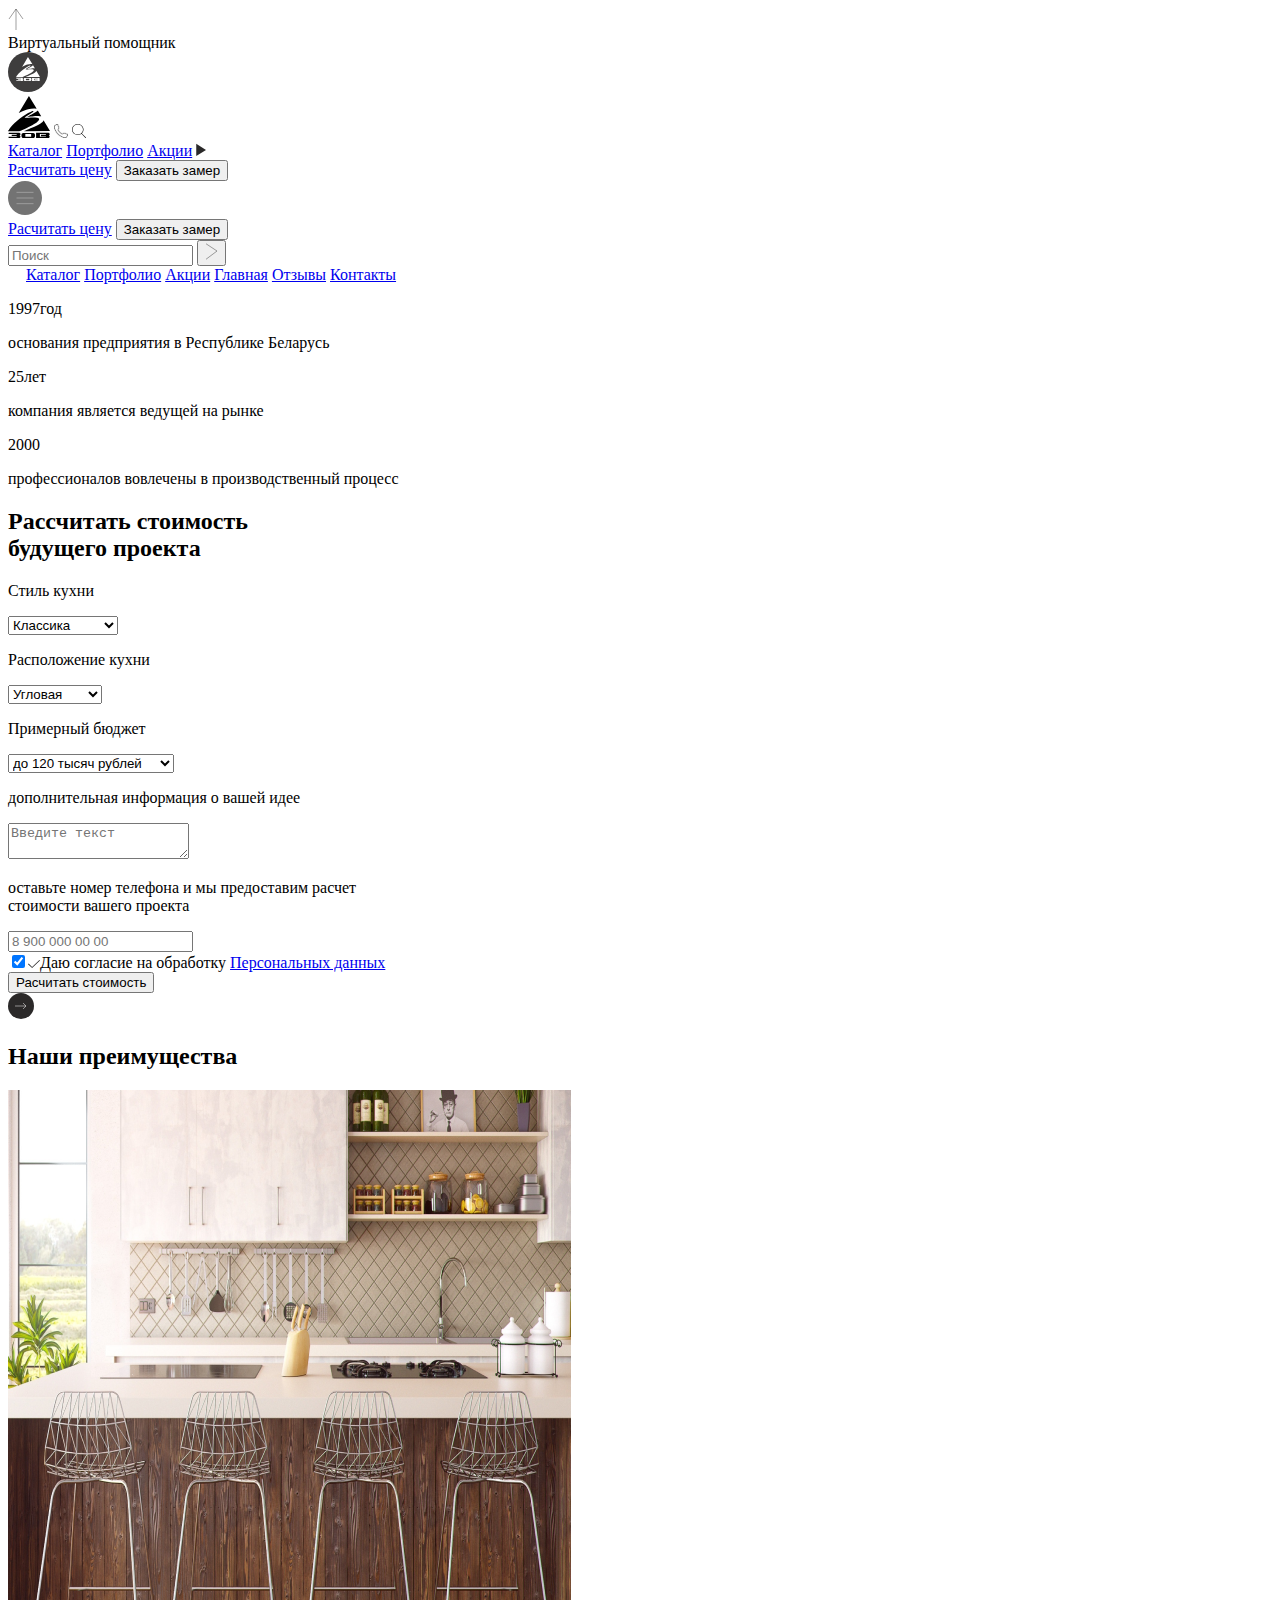
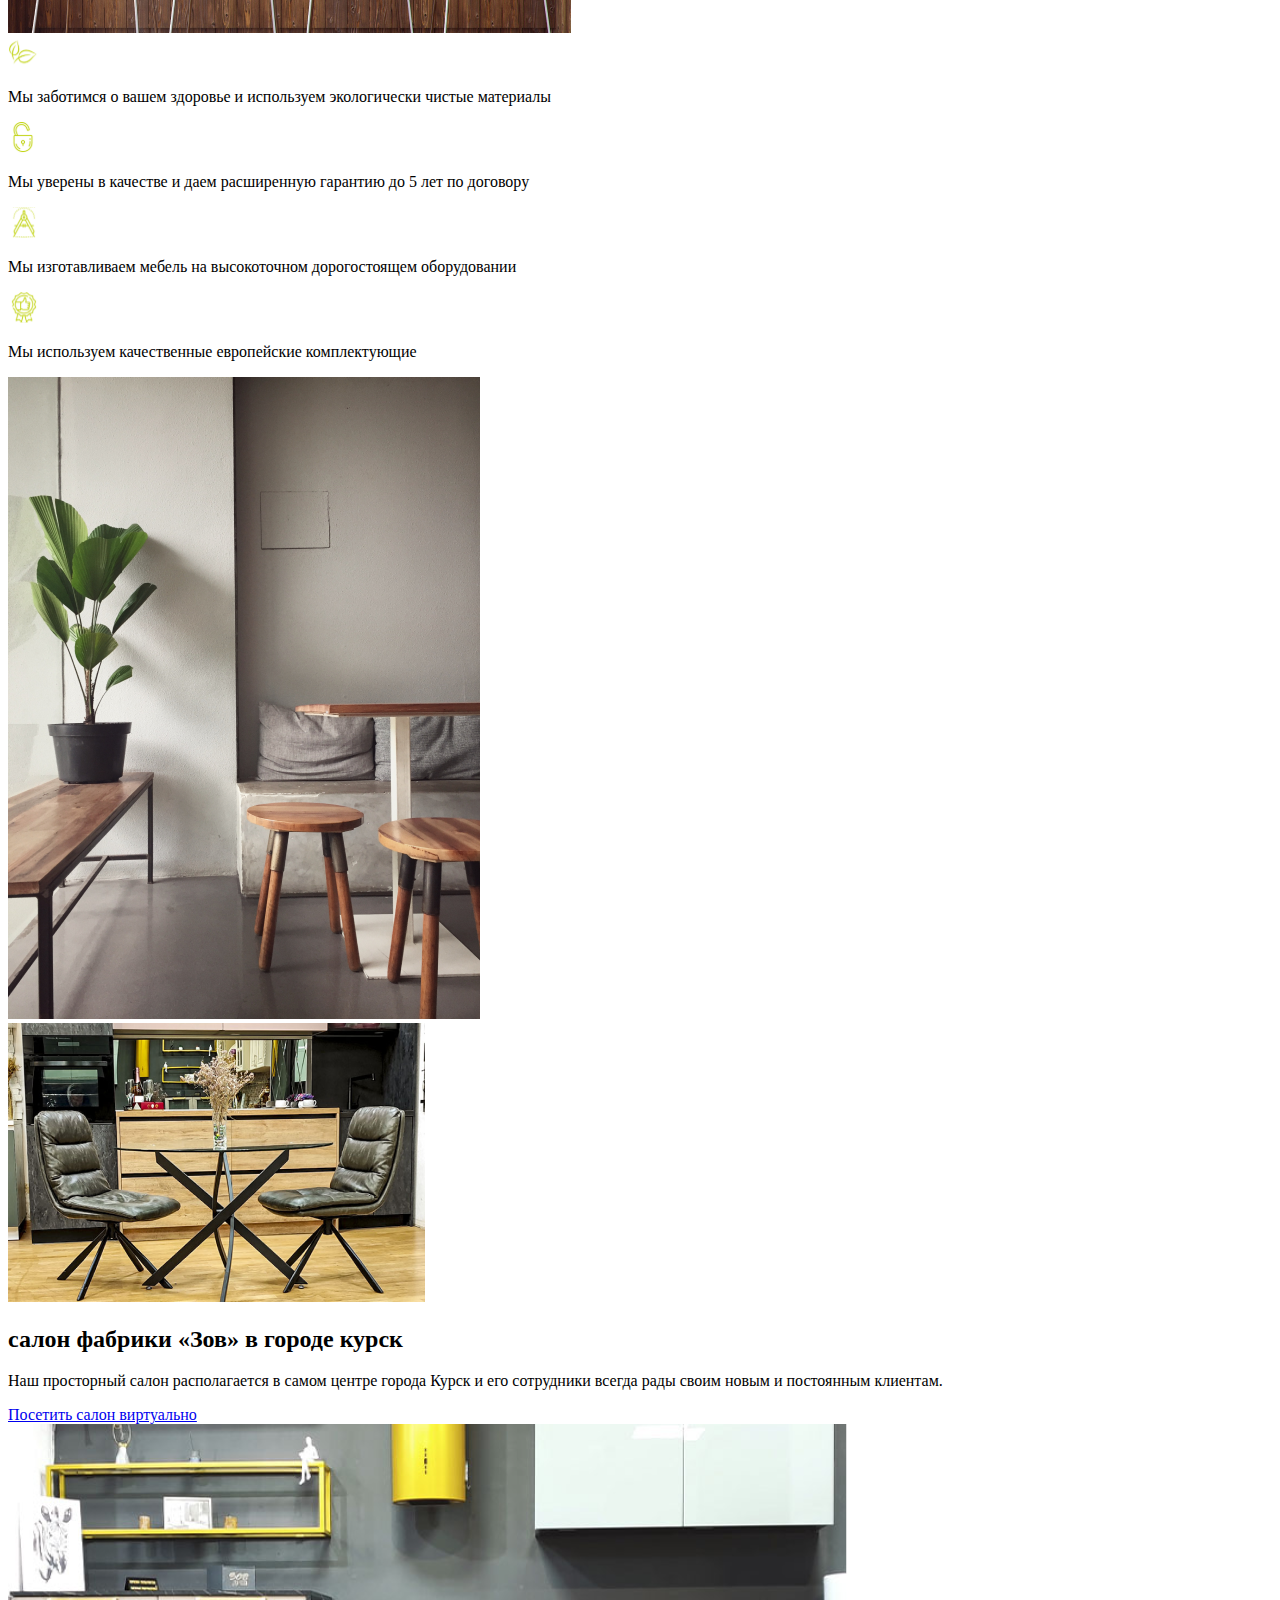
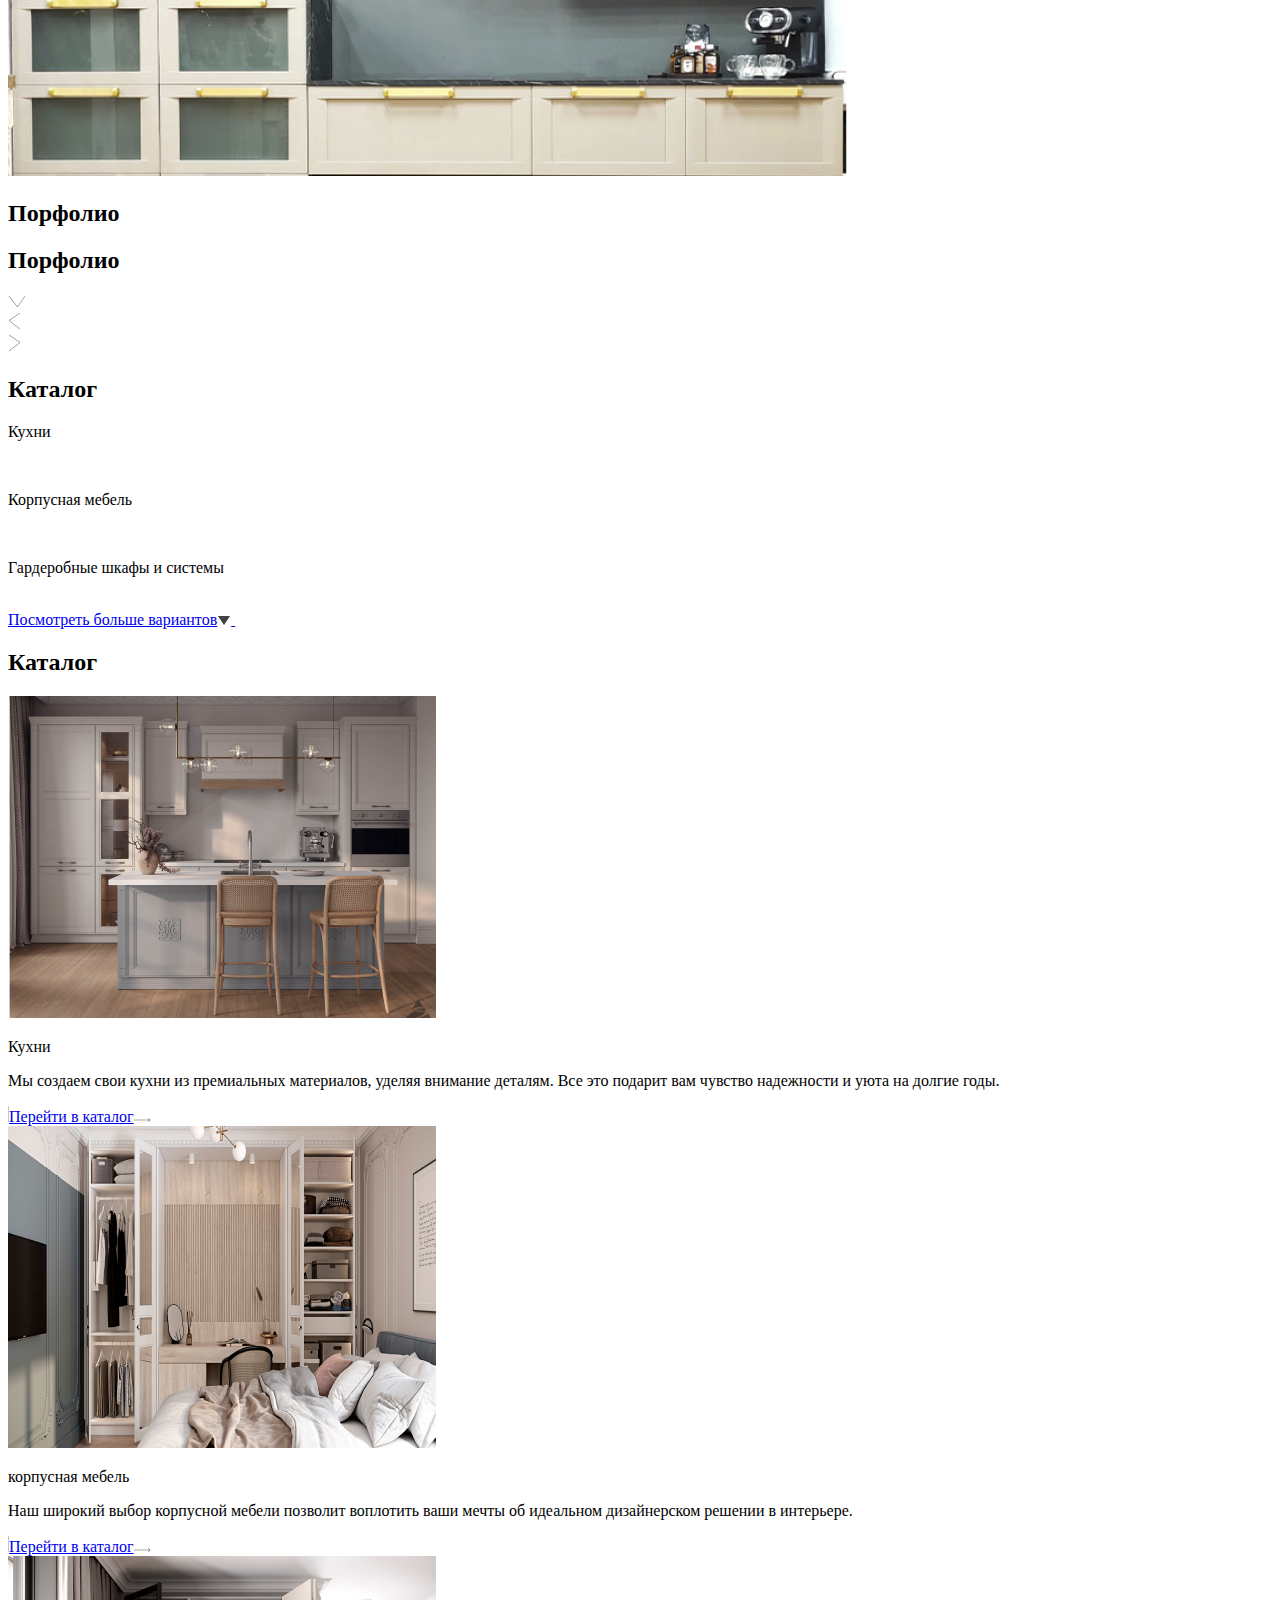
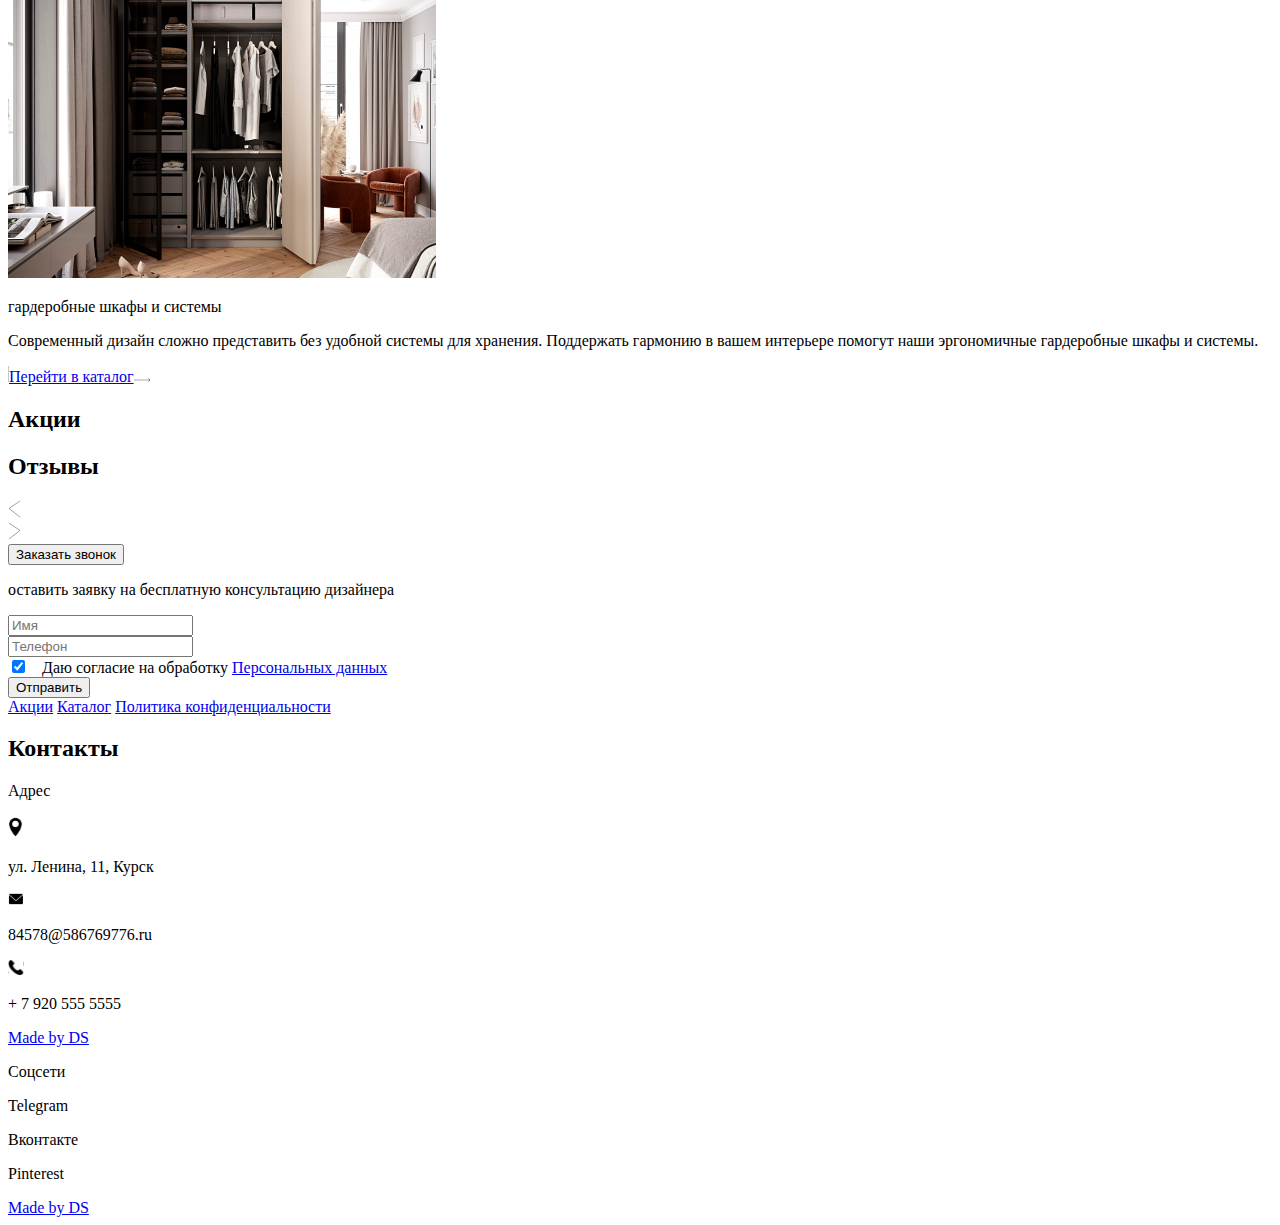
==== commit 94fa69c4: "Add files via upload" ====
--- a/index.html
+++ b/index.html
@@ -92,12 +92,12 @@
         <div class="menu_tablet__right">
             <div class="menu_link">
                 <img src="img/FotoWindow/Close.svg" class="cursor" id="menuTabletClose" alt="">
-                <a href="#catalog">Каталог</a>
-                <a href="#portfolio">Портфолио</a>
-                <a href="#stocks">Акции</a>
-                <a href="#firstScreen">Главная</a>
-                <a href="#reviews">Отзывы</a>
-                <a href="#contacts">Контакты</a>
+                <a href="catalog.html">Каталог</a>
+                <a href="portfolio.html">Портфолио</a>
+                <a href="stoks.html">Акции</a>
+                <a href="index.html">Главная</a>
+                <a href="reviews.html">Отзывы</a>
+                <a href="#contacts" id="contactMenuBurger">Контакты</a>
             </div>
         </div>
     </div>
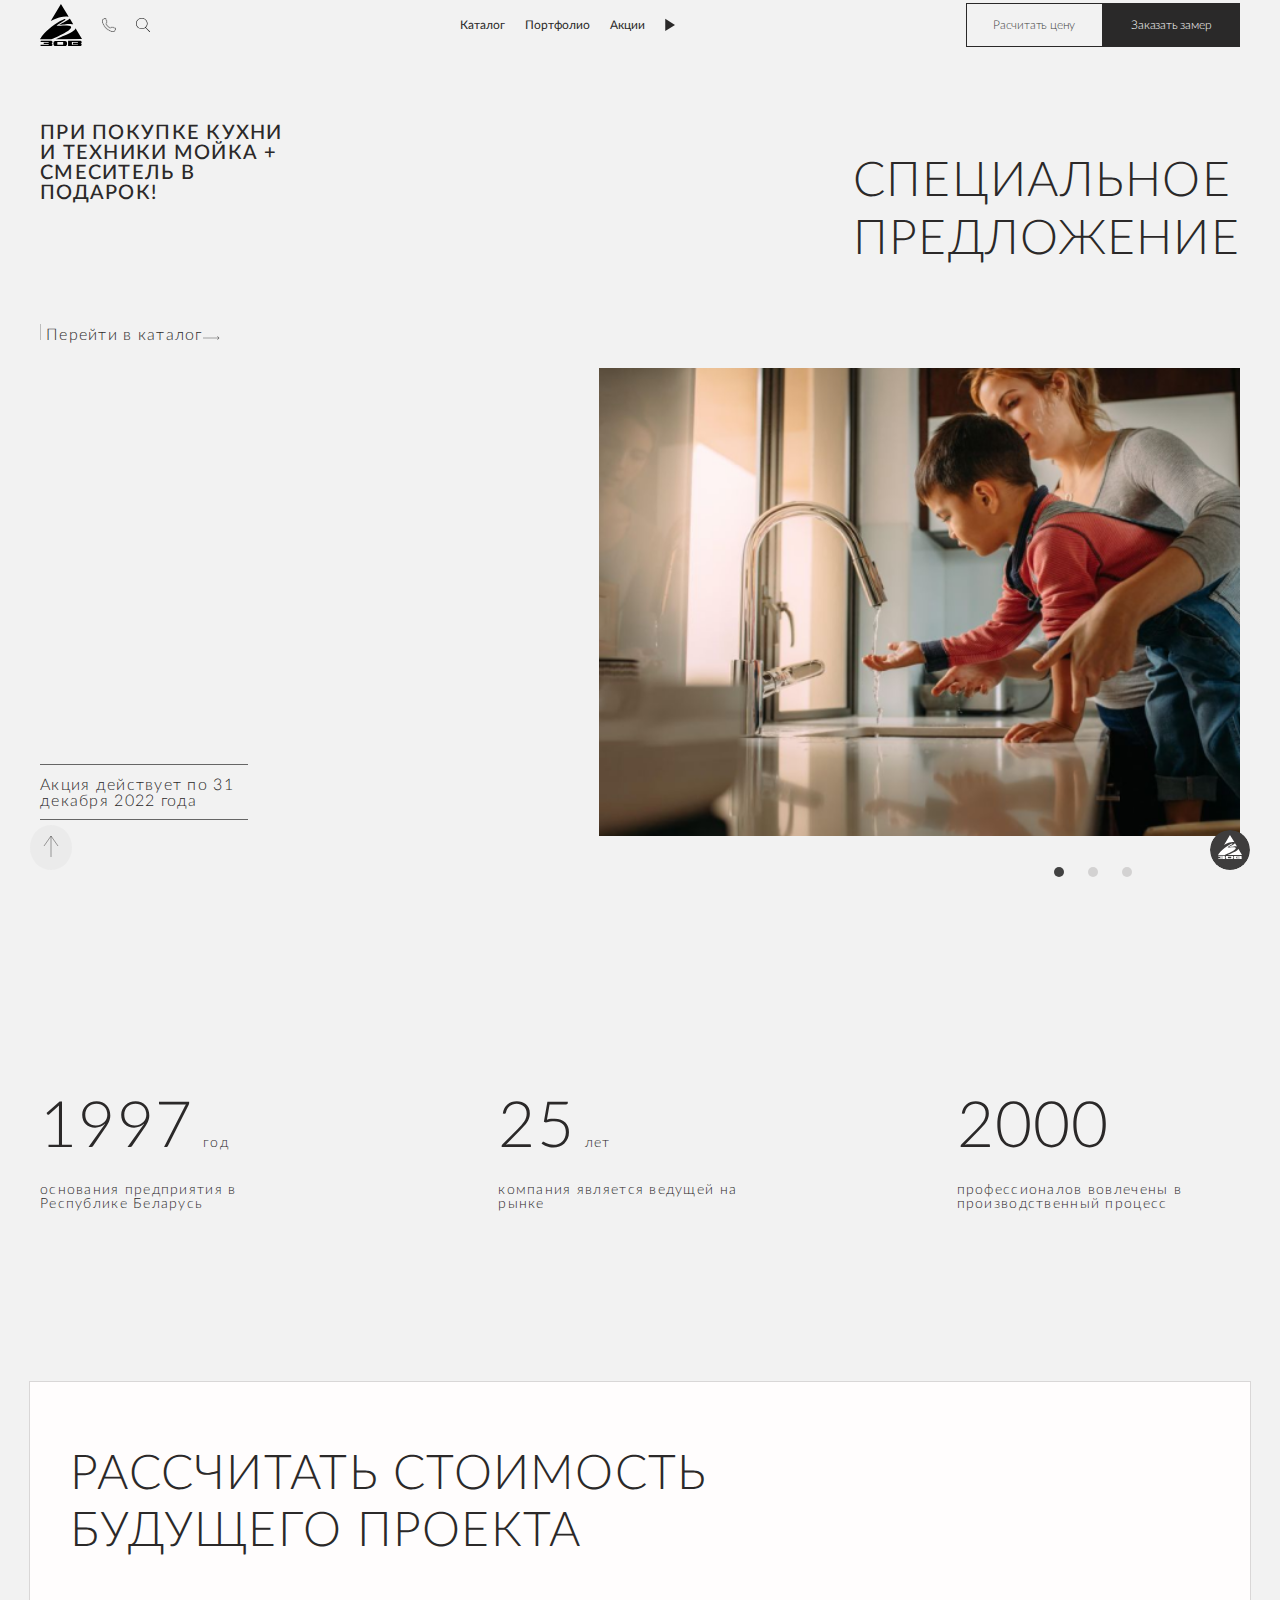
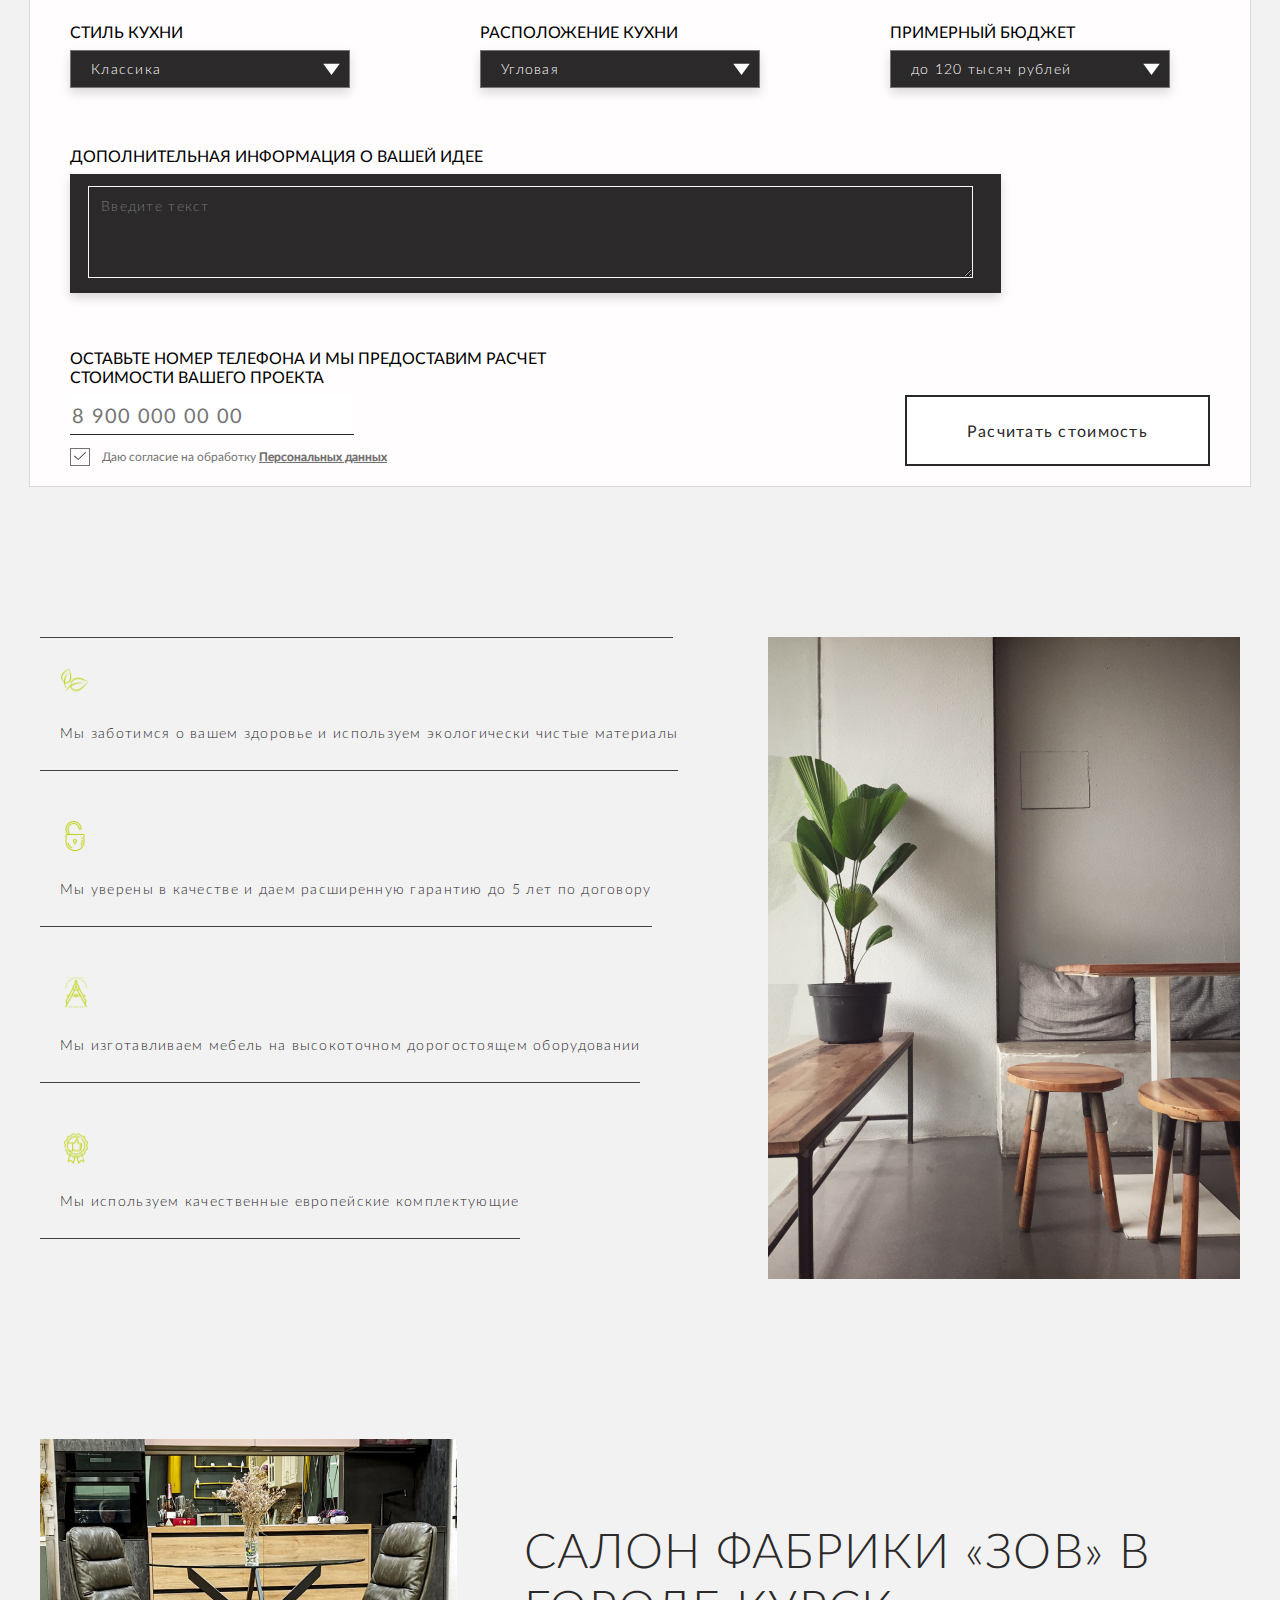
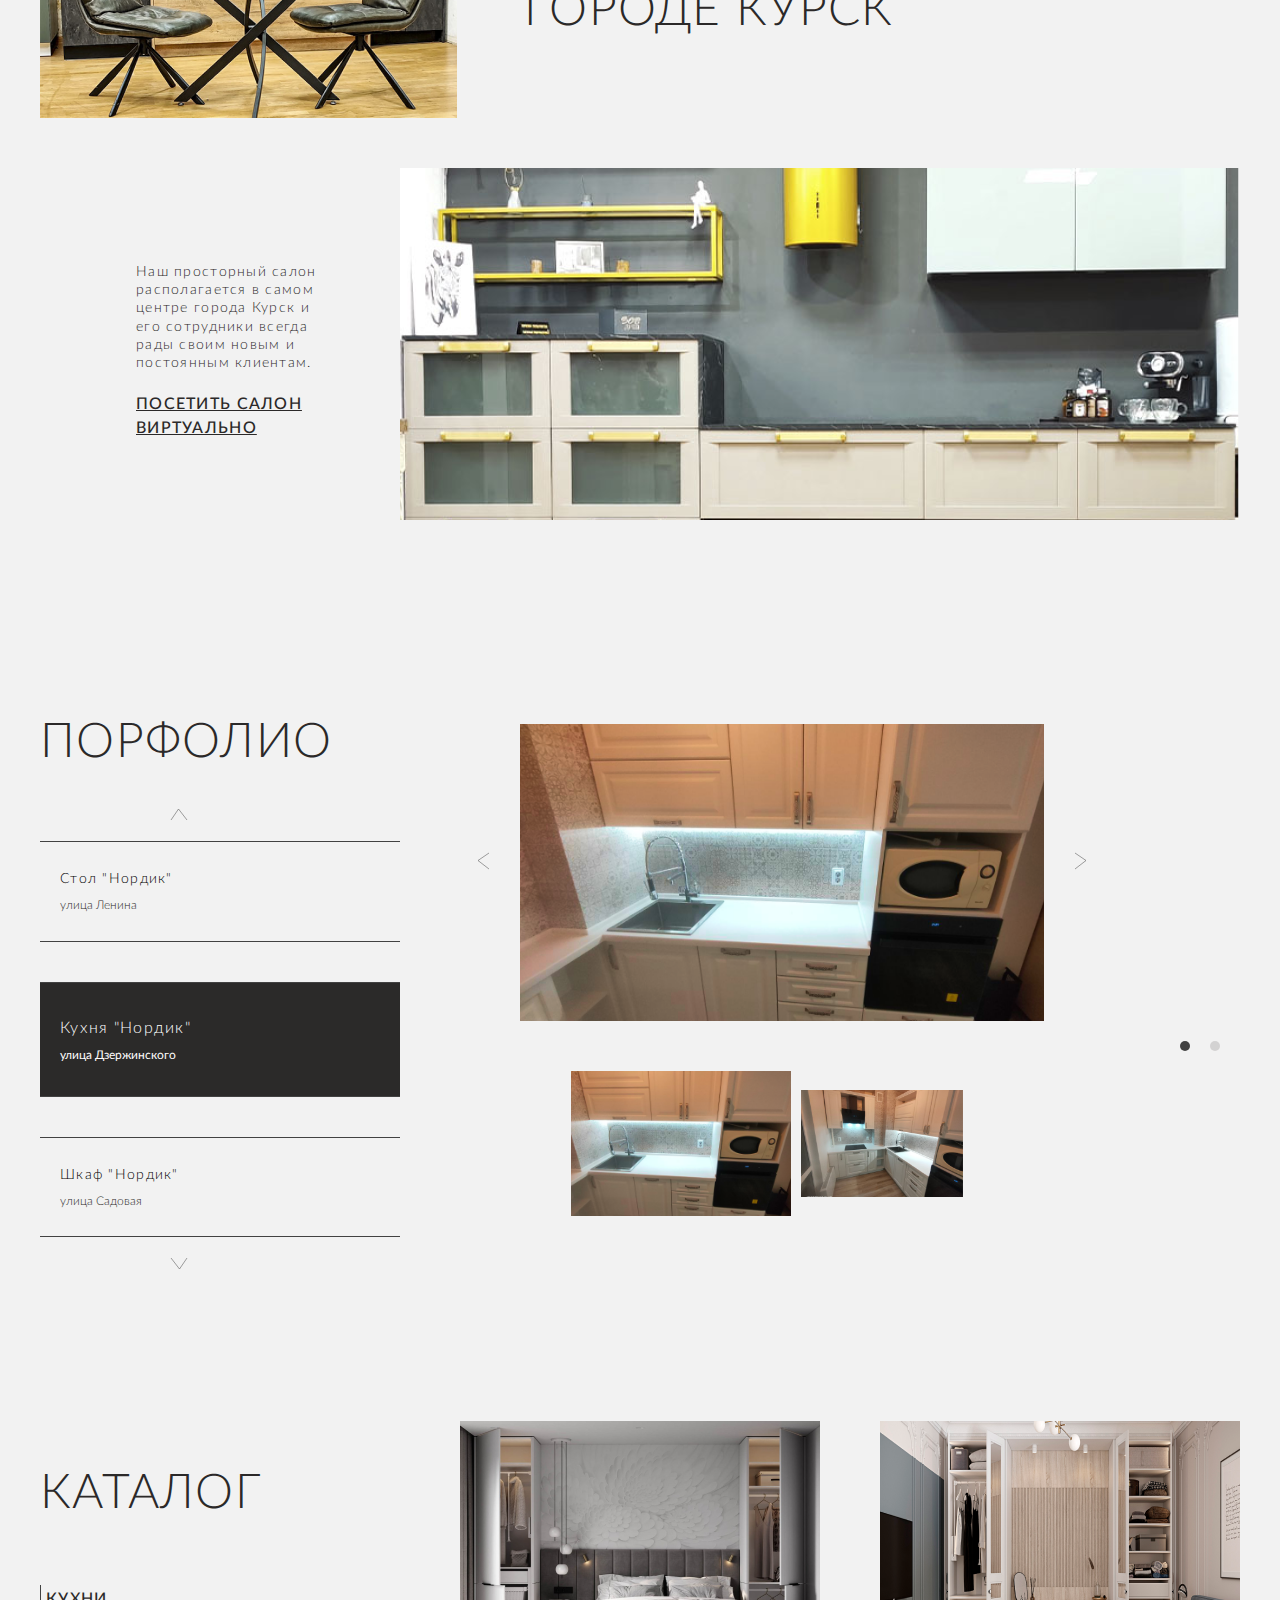
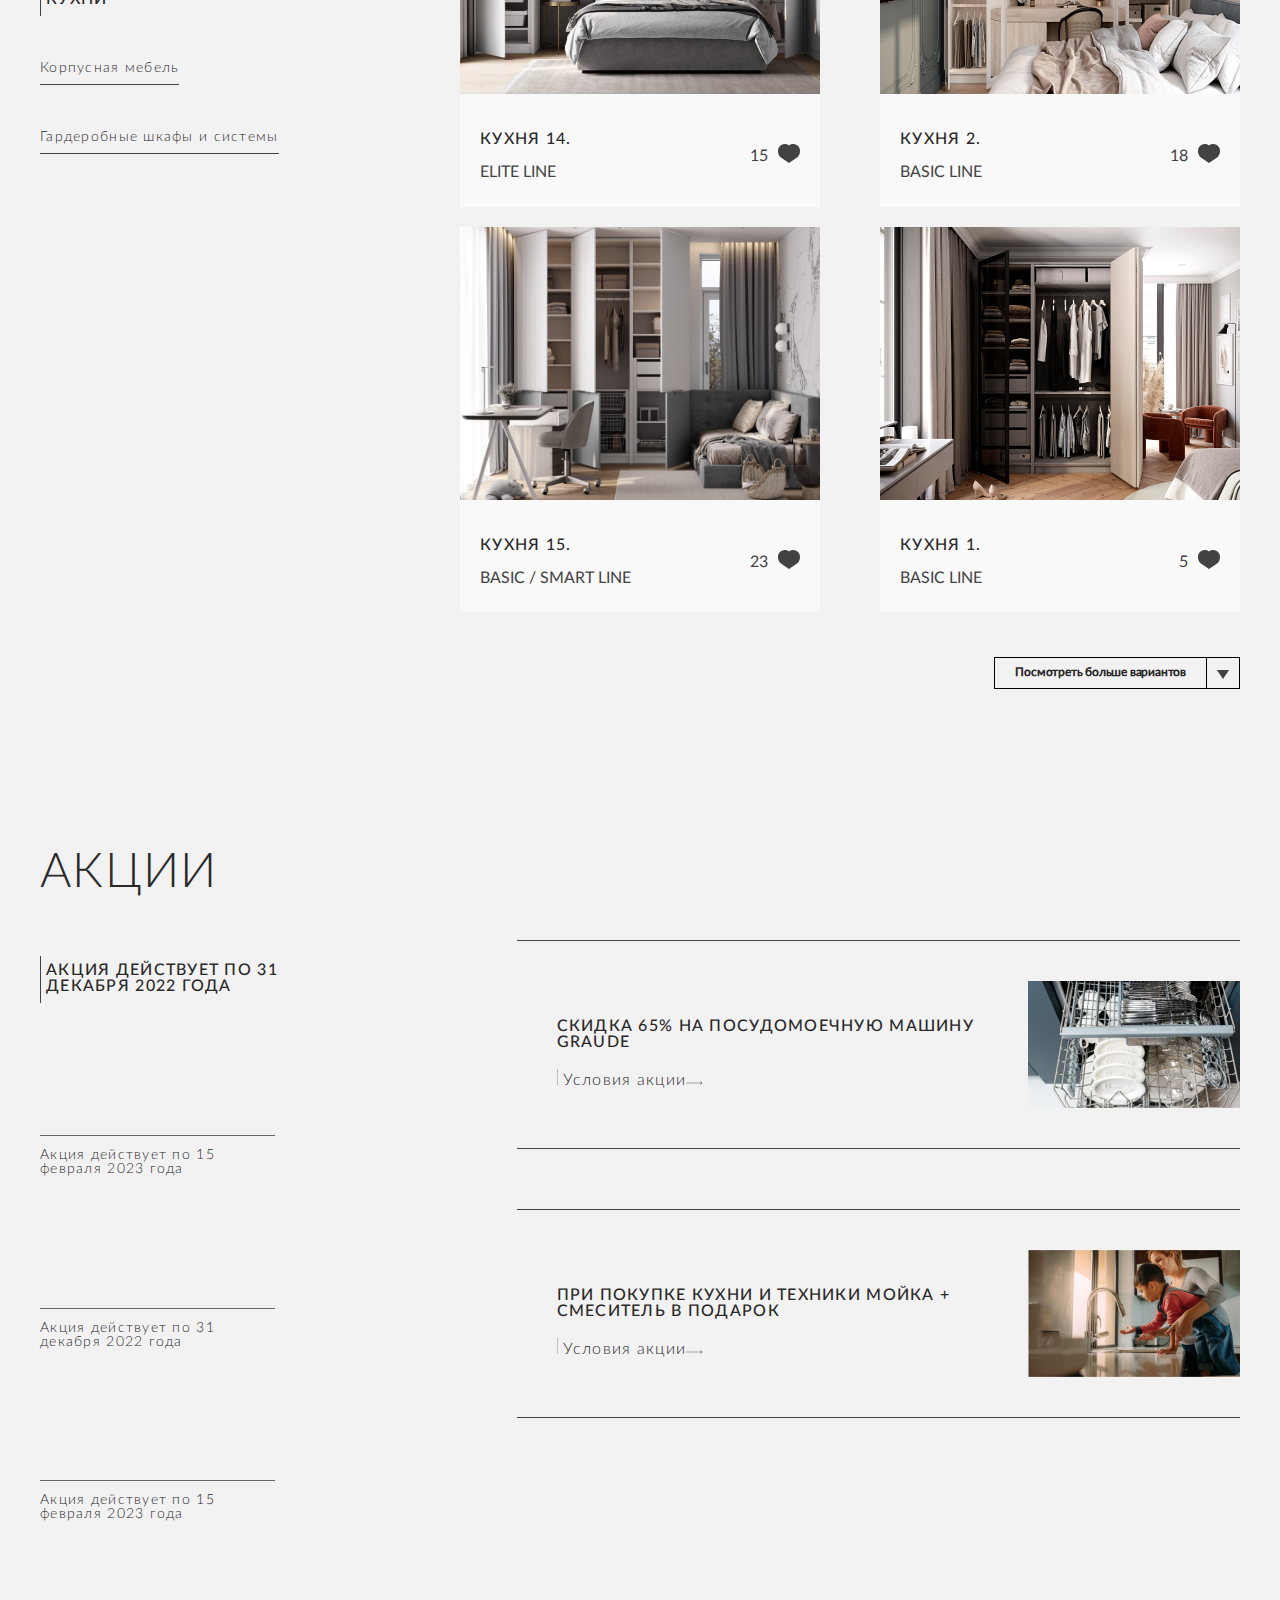
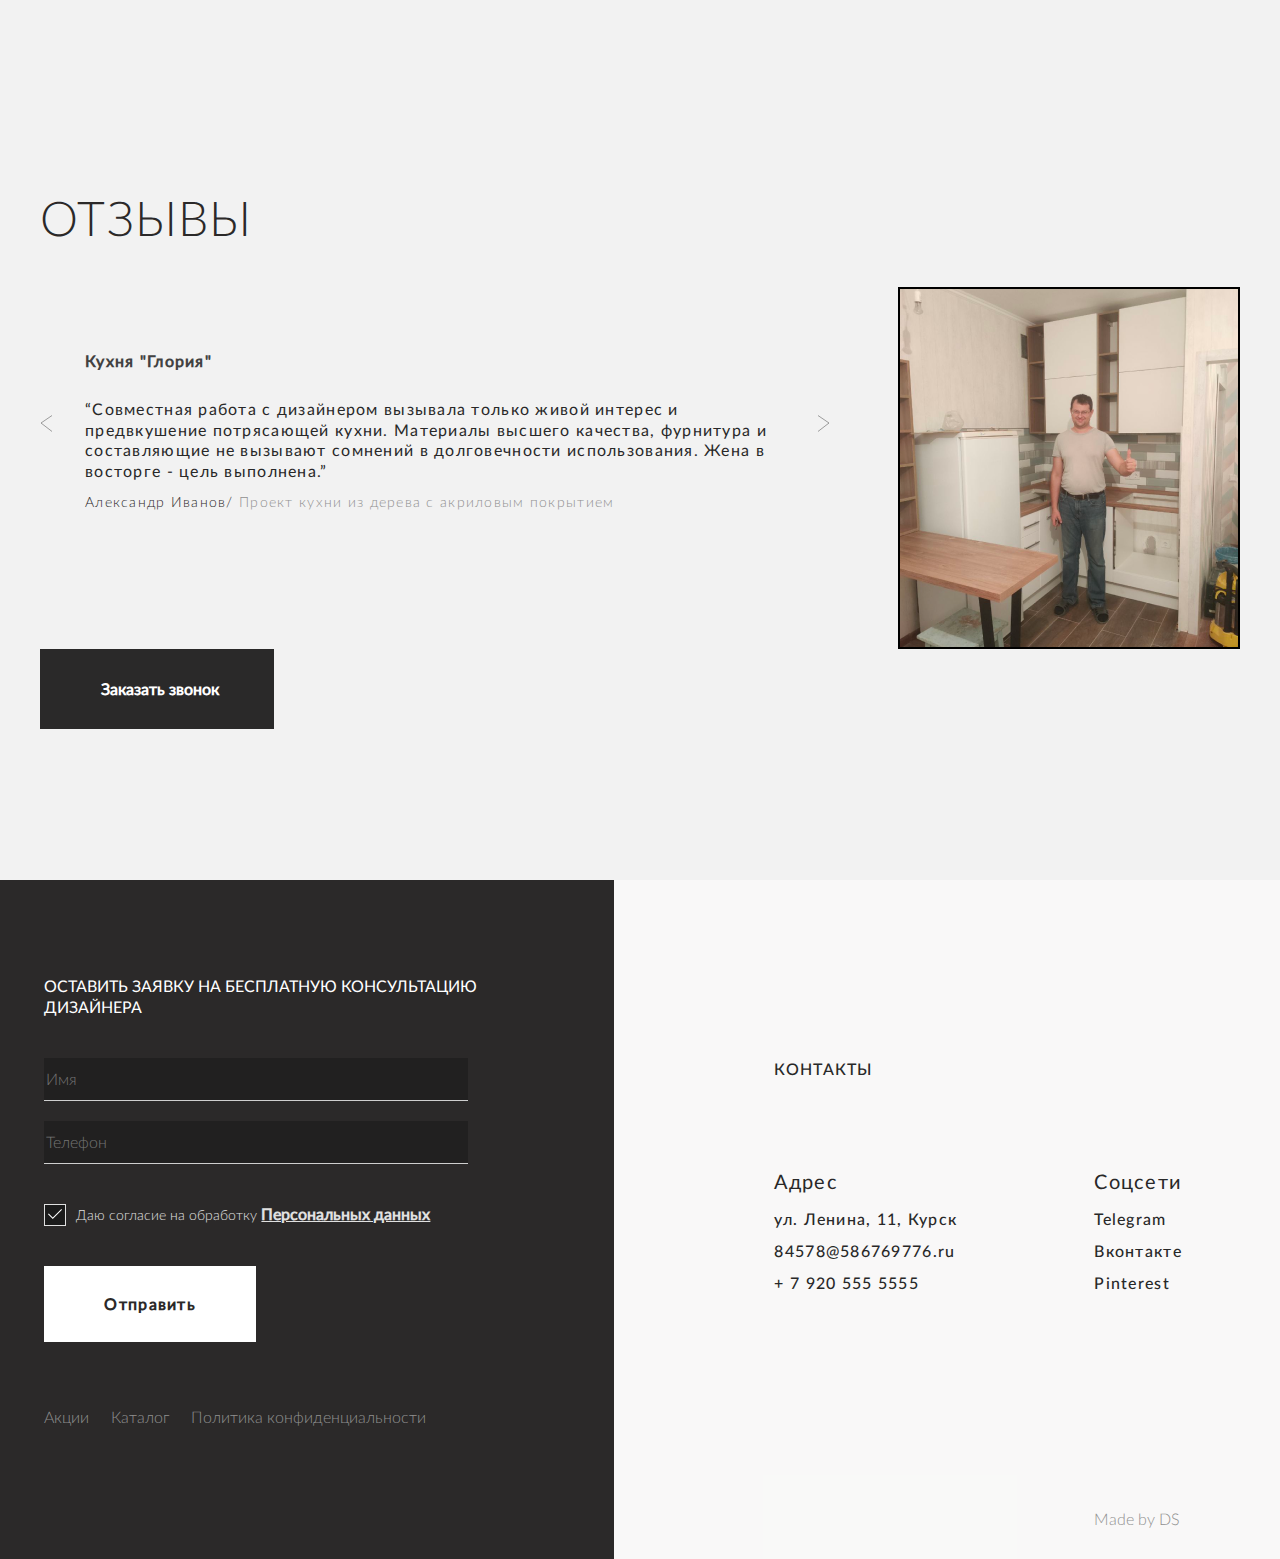
==== commit 0f5df2bd: "Add files via upload" ====
--- a/index.html
+++ b/index.html
@@ -192,6 +192,9 @@
                             <option value="classic">Классика</option>
                             <option value="modern">Современный</option>
                         </select>
+                        <div class="select_array" id="kitchenStyleArray"><svg xmlns="http://www.w3.org/2000/svg" width="17" height="13" viewBox="0 0 17 13" fill="none">
+                                <path d="M8.5 12.0481L16.7272 0.83424L0.272758 0.83424L8.5 12.0481Z" fill="white" />
+                            </svg></div>
                     </div>
                     <div class="kitchenLocation">
                         <p class="parameters_title firstScreen_text">Расположение кухни</p>
@@ -200,6 +203,9 @@
                             <option value="linear">Линейная</option>
                             <option value="u-shaped">П-образная</option>
                         </select>
+                         <div class="select_array" id="kitchenLocationArray"><svg xmlns="http://www.w3.org/2000/svg" width="17" height="13" viewBox="0 0 17 13" fill="none">
+                                <path d="M8.5 12.0481L16.7272 0.83424L0.272758 0.83424L8.5 12.0481Z" fill="white" />
+                            </svg></div>
                     </div>
                     <div class="kitchenLocation">
                         <p class="parameters_title firstScreen_text">Примерный бюджет</p>
@@ -209,6 +215,9 @@
                             <option value="budget3">200 - 400 тысяч рублей</option>
                             <option value="budget4">от 400 тысяч рублей</option>
                         </select>
+                         <div class="select_array" id="kitchenBudgetArray"><svg xmlns="http://www.w3.org/2000/svg" width="17" height="13" viewBox="0 0 17 13" fill="none">
+                                <path d="M8.5 12.0481L16.7272 0.83424L0.272758 0.83424L8.5 12.0481Z" fill="white" />
+                            </svg></div>
                     </div>
                 </div>
                 <p class="parameters_title parameters_title__second firstScreen_text mobile_none" id="parametersTitleSecond">дополнительная информация о вашей идее</p>
@@ -476,4 +485,6 @@
 
 
 
-</body></html>
+</body>
+
+</html>
--- a/css/style.css
+++ b/css/style.css
@@ -0,0 +1,2254 @@
+/*! normalize.css v8.0.1 | MIT License | github.com/necolas/normalize.css */
+
+/* Document
+   ========================================================================== */
+
+/**
+ * 1. Correct the line height in all browsers.
+ * 2. Prevent adjustments of font size after orientation changes in iOS.
+ */
+
+ html {
+    line-height: 1.15; /* 1 */
+    -webkit-text-size-adjust: 100%; /* 2 */
+  }
+  
+  /* Sections
+     ========================================================================== */
+  
+  /**
+   * Remove the margin in all browsers.
+   */
+  
+  body {
+    margin: 0;
+  }
+  
+  /**
+   * Render the `main` element consistently in IE.
+   */
+  
+  main {
+    display: block;
+  }
+  
+  /**
+   * Correct the font size and margin on `h1` elements within `section` and
+   * `article` contexts in Chrome, Firefox, and Safari.
+   */
+  
+  h1 {
+    font-size: 2em;
+    margin: 0.67em 0;
+  }
+  
+  /* Grouping content
+     ========================================================================== */
+  
+  /**
+   * 1. Add the correct box sizing in Firefox.
+   * 2. Show the overflow in Edge and IE.
+   */
+  
+  hr {
+    box-sizing: content-box; /* 1 */
+    height: 0; /* 1 */
+    overflow: visible; /* 2 */
+  }
+  
+  /**
+   * 1. Correct the inheritance and scaling of font size in all browsers.
+   * 2. Correct the odd `em` font sizing in all browsers.
+   */
+  
+  pre {
+    font-family: monospace, monospace; /* 1 */
+    font-size: 1em; /* 2 */
+  }
+  
+  /* Text-level semantics
+     ========================================================================== */
+  
+  /**
+   * Remove the gray background on active links in IE 10.
+   */
+  
+  a {
+    background-color: transparent;
+  }
+  
+  /**
+   * 1. Remove the bottom border in Chrome 57-
+   * 2. Add the correct text decoration in Chrome, Edge, IE, Opera, and Safari.
+   */
+  
+  abbr[title] {
+    border-bottom: none; /* 1 */
+    text-decoration: underline; /* 2 */
+    text-decoration: underline dotted; /* 2 */
+  }
+  
+  /**
+   * Add the correct font weight in Chrome, Edge, and Safari.
+   */
+  
+  b,
+  strong {
+    font-weight: bolder;
+  }
+  
+  /**
+   * 1. Correct the inheritance and scaling of font size in all browsers.
+   * 2. Correct the odd `em` font sizing in all browsers.
+   */
+  
+  code,
+  kbd,
+  samp {
+    font-family: monospace, monospace; /* 1 */
+    font-size: 1em; /* 2 */
+  }
+  
+  /**
+   * Add the correct font size in all browsers.
+   */
+  
+  small {
+    font-size: 80%;
+  }
+  
+  /**
+   * Prevent `sub` and `sup` elements from affecting the line height in
+   * all browsers.
+   */
+  
+  sub,
+  sup {
+    font-size: 75%;
+    line-height: 0;
+    position: relative;
+    vertical-align: baseline;
+  }
+  
+  sub {
+    bottom: -0.25em;
+  }
+  
+  sup {
+    top: -0.5em;
+  }
+  
+  /* Embedded content
+     ========================================================================== */
+  
+  /**
+   * Remove the border on images inside links in IE 10.
+   */
+  
+  img {
+    border-style: none;
+  }
+  
+  /* Forms
+     ========================================================================== */
+  
+  /**
+   * 1. Change the font styles in all browsers.
+   * 2. Remove the margin in Firefox and Safari.
+   */
+  
+  button,
+  input,
+  optgroup,
+  select,
+  textarea {
+    font-family: inherit; /* 1 */
+    font-size: 100%; /* 1 */
+    line-height: 1.15; /* 1 */
+    margin: 0; /* 2 */
+  }
+  
+  /**
+   * Show the overflow in IE.
+   * 1. Show the overflow in Edge.
+   */
+  
+  button,
+  input { /* 1 */
+    overflow: visible;
+  }
+  
+  /**
+   * Remove the inheritance of text transform in Edge, Firefox, and IE.
+   * 1. Remove the inheritance of text transform in Firefox.
+   */
+  
+  button,
+  select { /* 1 */
+    text-transform: none;
+  }
+  
+  /**
+   * Correct the inability to style clickable types in iOS and Safari.
+   */
+  
+  button,
+  [type="button"],
+  [type="reset"],
+  [type="submit"] {
+    -webkit-appearance: button;
+  }
+  
+  /**
+   * Remove the inner border and padding in Firefox.
+   */
+  
+  button::-moz-focus-inner,
+  [type="button"]::-moz-focus-inner,
+  [type="reset"]::-moz-focus-inner,
+  [type="submit"]::-moz-focus-inner {
+    border-style: none;
+    padding: 0;
+  }
+  
+  /**
+   * Restore the focus styles unset by the previous rule.
+   */
+  
+  button:-moz-focusring,
+  [type="button"]:-moz-focusring,
+  [type="reset"]:-moz-focusring,
+  [type="submit"]:-moz-focusring {
+    outline: 1px dotted ButtonText;
+  }
+  
+  /**
+   * Correct the padding in Firefox.
+   */
+  
+  fieldset {
+    padding: 0.35em 0.75em 0.625em;
+  }
+  
+  /**
+   * 1. Correct the text wrapping in Edge and IE.
+   * 2. Correct the color inheritance from `fieldset` elements in IE.
+   * 3. Remove the padding so developers are not caught out when they zero out
+   *    `fieldset` elements in all browsers.
+   */
+  
+  legend {
+    box-sizing: border-box; /* 1 */
+    color: inherit; /* 2 */
+    display: table; /* 1 */
+    max-width: 100%; /* 1 */
+    padding: 0; /* 3 */
+    white-space: normal; /* 1 */
+  }
+  
+  /**
+   * Add the correct vertical alignment in Chrome, Firefox, and Opera.
+   */
+  
+  progress {
+    vertical-align: baseline;
+  }
+  
+  /**
+   * Remove the default vertical scrollbar in IE 10+.
+   */
+  
+  textarea {
+    overflow: auto;
+  }
+  
+  /**
+   * 1. Add the correct box sizing in IE 10.
+   * 2. Remove the padding in IE 10.
+   */
+  
+  [type="checkbox"],
+  [type="radio"] {
+    box-sizing: border-box; /* 1 */
+    padding: 0; /* 2 */
+  }
+  
+  /**
+   * Correct the cursor style of increment and decrement buttons in Chrome.
+   */
+  
+  [type="number"]::-webkit-inner-spin-button,
+  [type="number"]::-webkit-outer-spin-button {
+    height: auto;
+  }
+  
+  /**
+   * 1. Correct the odd appearance in Chrome and Safari.
+   * 2. Correct the outline style in Safari.
+   */
+  
+  [type="search"] {
+    -webkit-appearance: textfield; /* 1 */
+    outline-offset: -2px; /* 2 */
+  }
+  
+  /**
+   * Remove the inner padding in Chrome and Safari on macOS.
+   */
+  
+  [type="search"]::-webkit-search-decoration {
+    -webkit-appearance: none;
+  }
+  
+  /**
+   * 1. Correct the inability to style clickable types in iOS and Safari.
+   * 2. Change font properties to `inherit` in Safari.
+   */
+  
+  ::-webkit-file-upload-button {
+    -webkit-appearance: button; /* 1 */
+    font: inherit; /* 2 */
+  }
+  
+  /* Interactive
+     ========================================================================== */
+  
+  /*
+   * Add the correct display in Edge, IE 10+, and Firefox.
+   */
+  
+  details {
+    display: block;
+  }
+  
+  /*
+   * Add the correct display in all browsers.
+   */
+  
+  summary {
+    display: list-item;
+  }
+  
+  /* Misc
+     ========================================================================== */
+  
+  /**
+   * Add the correct display in IE 10+.
+   */
+  
+  template {
+    display: none;
+  }
+  
+  /**
+   * Add the correct display in IE 10.
+   */
+  
+  [hidden] {
+    display: none;
+  }
+
+/*Стили*/
+
+@font-face {
+    font-family: 'Lato';
+    src: url('../fonts/Lato-Light.eot');
+    src: local('☺'), url('../fonts/Lato-Light.woff') format('woff'), url('../fonts/Lato-Light.ttf') format('truetype'), url('../fonts/Lato-Light.svg') format('svg');
+    font-weight: 300;
+    font-style: normal;
+}
+
+
+@font-face {
+    font-family: 'Lato';
+    src: url('../fonts/Lato-Medium.eot');
+    src: local('☺'), url('../fonts/Lato-Medium.woff') format('woff'), url('../fonts/Lato-Medium.ttf') format('truetype'), url('../fonts/Lato-Medium.svg') format('svg');
+    font-weight: 500;
+    font-style: normal;
+}
+
+
+@font-face {
+    font-family: 'Lato';
+    src: url('../fonts/Lato-Regular.eot');
+    src: local('☺'), url('../fonts/Lato-Regular.woff') format('woff'), url('../fonts/Lato-Regular.ttf') format('truetype'), url('../fonts/Lato-Regular.svg') format('svg');
+    font-weight: 400;
+    font-style: normal;
+}
+
+body {
+    background-color: #F2F2F2;
+    font-family: 'Lato';
+    min-height: 100vh;
+    overflow-x: hidden;
+}
+select {
+    overflow-y: auto;
+}
+
+.cursor {
+    cursor: pointer;
+}
+
+.wrapper {
+    width: 1200px;
+    margin: 0 auto;
+}
+
+.text_button {
+    font-weight: 300;
+    font-size: 12px;
+    line-height: 100%;
+    letter-spacing: -0.2px;
+    color: #424242;
+}
+
+.text16px {
+    font-weight: 500;
+    font-size: 16px;
+    line-height: 100%;
+    letter-spacing: 1.28px;
+    color: #2B2929;
+}
+
+.title {
+    font-weight: 300;
+    font-size: 48px;
+    line-height: 120%;
+    letter-spacing: 1.28px;
+    text-transform: uppercase;
+    color: #2B2929;
+}
+
+.text {
+    font-weight: 300;
+    font-size: 14px;
+    line-height: 100%;
+    letter-spacing: 1.28px;
+    color: #2B2929;
+}
+
+.link {
+    margin-bottom: 100px;
+    height: 1px;
+}
+
+.mobile320_block,
+.mobile_block {
+    display: none;
+}
+
+/*Order Measurement window*/
+
+.orderMeasurement_window {
+    position: fixed;
+    top: 0;
+    right: 0;
+    z-index: 21;
+
+    width: 38%;
+    height: 100vh;
+    padding: 150px 20px 0px 40px;
+    background: rgba(19, 19, 19, 0.8);
+}
+
+p.orderMeasurement_title {
+    line-height: 130%;
+    text-transform: uppercase;
+    color: #FFFFFF;
+    margin-bottom: 40px;
+}
+
+.orderMeasurement_window input[type=text] {
+    font-weight: 300;
+    font-size: 16px;
+    line-height: 100%;
+    color: #CFCFCF;
+    width: 80%;
+    height: 40px;
+    border: 0px;
+    border-bottom: 1px solid #CFCFCF;
+    background: rgba(19, 19, 19, 0.4);
+    margin-bottom: 20px;
+
+}
+
+.orderMeasurement_window input[type=checkbox],
+.contacts_dark input[type=checkbox] {
+    opacity: 0;
+    position: absolute;
+}
+
+.orderMeasurement_window input[type=checkbox] + span,
+.contacts_dark input[type=checkbox] + span {
+    background: rgba(19, 19, 19, 0.63);
+    border: 1px solid #E0E0E0;
+    width: 20px;
+    height: 20px;
+    display: block;
+    margin-right: 10px;
+}
+
+.orderMeasurement_window input[type=checkbox] + span img,
+.contacts_dark input[type=checkbox] + span img {
+    display: none;
+}
+
+.orderMeasurement_window input[type=checkbox]:checked + span img,
+.contacts_dark input[type=checkbox]:checked + span img {
+    display: block;
+    padding-top: 4px;
+    padding-left: 3px;
+}
+
+.orderMeasurement_window label,
+.contacts_dark label {
+    font-weight: 200;
+    font-size: 14px;
+    line-height: 140%;
+    color: #E0E0E0;
+    display: block;
+}
+
+.orderMeasurement_window label a,
+.contacts_dark label a {
+    font-weight: 800;
+    text-decoration: underline;
+    color: #E0E0E0;
+}
+
+
+.personalData {
+    display: flex;
+    align-items: center;
+}
+
+.orderMeasurement_personalData {
+    margin-top: 20px;
+    margin-bottom: 40px;
+}
+
+.orderMeasurement_window input[type=button],
+.contacts_dark input[type=button] {
+    font-weight: 600;
+    font-size: 16px;
+    line-height: 100%;
+    letter-spacing: 1.28px;
+    color: #2B2929;
+    padding: 30px 60px;
+    background-color: #ffffff;
+    border: 0px;
+    border-radius: 0;
+}
+
+#orderMeasurementClose,
+#orderCallClose {
+    position: absolute;
+    top: 20px;
+    right: 20px;
+}
+
+
+
+/*Menu*/
+
+.menu {
+    position: fixed;
+    top: 0px;
+    z-index: 20;
+    width: 100%;
+    background-color: #F2F2F2;
+}
+
+.menu_content {
+    display: flex;
+    align-items: center;
+    justify-content: space-between;
+    height: 50px;
+}
+
+.menu_logo img {
+    margin-right: 20px;
+}
+
+input.search {
+    width: 73px;
+    border: 1px solid #424242;
+    border-right: 0px;
+    background-color: #F2F2F2;
+    padding: 9px 0px 9px 12px;
+    display: block;
+}
+
+.button_search img {
+    margin-right: 0px;
+}
+
+.button_search {
+    padding: 8px;
+    padding-left: 12px;
+    border: 1px solid #424242;
+    display: block;
+}
+
+.menu_search,
+.menu_button {
+    display: flex;
+}
+
+.menu_link,
+.menu_expanded,
+.menu_logo {
+    display: flex;
+    align-items: center;
+}
+
+.menu_link a {
+    font-size: 12px;
+    line-height: 140%;
+    color: #2A2929;
+    text-decoration: none;
+
+    margin-right: 20px;
+}
+
+.menu_button a {
+    text-decoration: none;
+    border: 0.5px solid #2A2929;
+    padding: 15px 26.5px;
+    display: block;
+}
+
+.menu_button a:hover,
+.menu_button button:hover,
+a.calculatePrice:hover,
+button.orderMeasurement:hover,
+.orderMeasurement_window input[type=button]:hover,
+.calculateCost_button input:hover {
+    background-color: #BDD002;
+    border: 1px solid #BDD002;
+    color: #2A2929;
+}
+
+.contact_content__dark input[type=button]:hover {
+    background-color: #BDD002;
+    color: #2A2929;
+}
+
+.menu_button button:active,
+button.orderMeasurement:active,
+.contact_content__dark input[type=button]:active {
+    background-color: #ffffff;
+    border: 1px solid #ffffff;
+    color: #2A2929;
+}
+
+.menu_button a:active,
+a.calculatePrice:active,
+.orderMeasurement_window input[type=button]:active,
+.calculateCost_button input:active {
+    color: #FFFFFF;
+    background-color: #2A2929;
+    border: 1px solid #2A2929;
+
+}
+
+.menu_button button {
+    color: #FFFFFF;
+    background-color: #2A2929;
+    padding: 15px 27.5px;
+    border: 1px solid #2A2929;
+    display: block;
+
+}
+
+.menu_burger {
+    display: none;
+}
+
+/*First Screen*/
+
+.firstScreen {
+    min-height: calc(100vh - 80px);
+    position: relative;
+}
+
+.crumb {
+    width: 10px;
+    height: 10px;
+    background-color: #5B5454;
+    margin-right: 20px;
+    border-radius: 50%;
+    display: inline-block;
+    opacity: 0.2;
+}
+
+.breadCrumbs {
+    position: absolute;
+    bottom: 5%;
+    right: 10%;
+
+}
+
+.crumb_active {
+    background-color: #424242;
+    opacity: 1;
+}
+
+
+.firstScreen_content {
+    margin-top: 70px;
+    height: 80vh;
+
+}
+
+/*firstScreen_content__first*/
+
+.firstScreen_text {
+    font-size: 20px;
+    text-transform: uppercase;
+}
+
+p.specialOffer_text {
+    width: 248px;
+}
+
+.specialOffer_header {
+    display: flex;
+    justify-content: space-between;
+    margin-bottom: 1%;
+}
+
+img.specialOffer_line {
+    display: inline-block;
+    margin-right: 5px;
+}
+
+a.specialOffer_link {
+    text-decoration: none;
+}
+
+.specialOffer_link__catalog {
+    display: block;
+    margin-bottom: 2%;
+}
+
+.specialOffer_link span {
+    font-weight: 300;
+    font-size: 16px;
+    line-height: 100%;
+    letter-spacing: 1.28px;
+    color: #2B2929;
+
+}
+
+.specialOffer_foto {
+    width: 641px;
+    height: 52vh;
+    order: 2;
+}
+
+.specialOffer_foto img {
+    width: 100%;
+    height: 100%;
+    object-fit: cover;
+}
+
+p.durationPromotion {
+    font-weight: 300;
+    width: 208px;
+    padding: 11px 0px;
+    border-top: 0.3px solid rgba(66, 66, 66, 0.8);
+    border-bottom: 0.3px solid rgba(66, 66, 66, 0.8);
+    order: 1;
+}
+
+.specialOffer_footer {
+    display: flex;
+    justify-content: space-between;
+    align-items: flex-end;
+}
+
+.firstScreen_content__wrapper {
+    width: 100%;
+}
+
+/*firstScreen_content__second*/
+
+
+a.calculatePrice {
+    text-decoration: none;
+    font-size: 16px;
+    border: 0.5px solid #2A2929;
+    padding: 30px 60px;
+    display: inline-block;
+}
+
+p.warranty_title {
+    margin-bottom: 2%;
+}
+
+.warranty {
+    margin-bottom: 2%;
+}
+
+.warranty_foto {
+    width: 100%;
+    height: 49vh;
+}
+
+.warranty_foto img {
+    width: 100%;
+    height: 100%;
+    object-fit: cover;
+}
+
+.warranty_calculatePrice {
+    display: flex;
+    justify-content: flex-end;
+}
+
+.firstScreen_content__second {
+    display: flex;
+    flex-direction: column;
+    justify-content: center;
+}
+
+/*firstScreen_content__third*/
+
+.maxima {
+    display: flex;
+    align-items: center;
+}
+
+.maxima_foto {
+    width: 671px;
+    height: 100vh;
+    margin-top: -70px;
+    margin-right: 60px;
+    order: 1;
+}
+
+.maxima_content {
+    order: 2;
+}
+
+.maxima_foto img {
+    width: 100%;
+    height: 100%;
+    object-fit: cover;
+}
+
+p.maxima_title {
+    font-size: 64px;
+    line-height: 100%;
+    margin-bottom: 40px;
+}
+
+p.maxima_text {
+    margin-bottom: 40px;
+    width: 450px;
+}
+
+button.orderMeasurement {
+    font-weight: 600;
+    color: #FFFFFF;
+    padding: 30px 54px 30px 60px;
+    background-color: #2A2929;
+    border: 1px solid #2A2929;
+}
+
+/*numbers*/
+
+.number span {
+    font-size: 64px;
+    line-height: 120%;
+    display: inline-block;
+    margin-right: 10px;
+}
+
+
+.number p {
+    margin-bottom: 20px;
+}
+
+.numbers_content {
+    display: grid;
+    grid-template-columns: 1fr 1fr 1fr;
+    grid-column-gap: 175px;
+}
+
+.numbers {
+    margin-top: 150px;
+    margin-bottom: 50px;
+}
+
+/*Order Measurement window*/
+
+.orderMeasurement_window {
+    position: fixed;
+    top: 0;
+    right: 0;
+    z-index: 21;
+
+    width: 480px;
+    height: 637px;
+    padding: 150px 20px 0px 40px;
+    background: rgba(19, 19, 19, 0.8);
+}
+
+p.orderMeasurement_title {
+    line-height: 130%;
+    text-transform: uppercase;
+    color: #FFFFFF;
+    margin-bottom: 40px;
+}
+
+.orderMeasurement_window input[type=text],
+.contacts_dark input[type=text] {
+    font-weight: 300;
+    font-size: 16px;
+    line-height: 100%;
+    color: #CFCFCF;
+    width: 420px;
+    height: 40px;
+    border: 0px;
+    border-bottom: 1px solid #CFCFCF;
+    background: rgba(19, 19, 19, 0.4);
+    margin-bottom: 20px;
+
+}
+
+.orderMeasurement_window input[type=checkbox],
+.contacts_dark input[type=checkbox] {
+    opacity: 0;
+    position: absolute;
+}
+
+.orderMeasurement_window input[type=checkbox] + span,
+.contacts_dark input[type=checkbox] + span {
+    background: rgba(19, 19, 19, 0.63);
+    border: 1px solid #E0E0E0;
+    width: 20px;
+    height: 20px;
+    display: block;
+    margin-right: 10px;
+}
+
+.orderMeasurement_window input[type=checkbox] + span img,
+.contacts_dark input[type=checkbox] + span img {
+    display: none;
+}
+
+.orderMeasurement_window input[type=checkbox]:checked + span img,
+.contacts_dark input[type=checkbox]:checked + span img {
+    display: block;
+    padding-top: 4px;
+    padding-left: 3px;
+}
+
+.orderMeasurement_window label,
+.contacts_dark label {
+    font-weight: 200;
+    font-size: 14px;
+    line-height: 140%;
+    color: #E0E0E0;
+    display: block;
+}
+
+.orderMeasurement_window label a,
+.contacts_dark label a {
+    font-weight: 800;
+    text-decoration: underline;
+    color: #E0E0E0;
+}
+
+
+.personalData {
+    display: flex;
+    align-items: center;
+}
+
+.orderMeasurement_personalData {
+    margin-top: 20px;
+    margin-bottom: 40px;
+}
+
+.orderMeasurement_window input[type=button],
+.contacts_dark input[type=button] {
+    font-weight: 600;
+    font-size: 16px;
+    line-height: 100%;
+    letter-spacing: 1.28px;
+    color: #2B2929;
+    padding: 30px 60px;
+    background-color: #ffffff;
+    border: 0px;
+}
+
+#orderMeasurementClose,
+#orderCallClose {
+    position: absolute;
+    top: 20px;
+    right: 20px;
+}
+
+/*Calculate Cost*/
+
+.calculateCost_content {
+    width: 1140px;
+    margin: 0 auto;
+    background: #FFFDFD;
+    border: 1px solid rgba(67, 65, 65, 0.2);
+    padding: 20px 40px;
+}
+
+.calculateCost_title {
+    margin-bottom: 50px;
+}
+
+p.parameters_title {
+    font-size: 16px;
+    margin-bottom: 9px;
+}
+
+.text_input {
+    font-weight: 300;
+    font-size: 14px;
+    line-height: 100%;
+    letter-spacing: 1.28px;
+    color: #FFFDFD;
+}
+
+.calculateCost_parameters select {
+    width: 280px;
+    padding: 11px 20px;
+    background-color: #2B2929;
+    box-shadow: 0px 5px 10px rgba(0, 0, 0, 0.15);
+    appearance: none;
+    border-radius: 0;
+
+}
+
+.calculateCost_parameters select:focus {
+    background-color: #BDD002;
+    color: #2A2929;
+}
+
+.calculateCost_parameters {
+    display: grid;
+    grid-template-columns: 1fr 1fr 1fr;
+    grid-column-gap: 90px;
+    margin-bottom: 40px;
+}
+
+#infoKitchen {
+    width: 859px;
+    height: 66px;
+    padding: 12px;
+    background-color: #2B2929;
+    border: 1px solid #FFF9F9;
+    resize: vertical;
+
+}
+
+
+.info_kitchen {
+    width: 895px;
+    padding: 12px 18px;
+    background-color: #2B2929;
+    margin-bottom: 40px;
+    box-shadow: 0px 5px 10px rgba(0, 0, 0, 0.15);
+}
+
+.calculateCost_phone input[type=phone] {
+    border: 0px;
+    border-bottom: 1px solid #2B2929;
+    width: 280px;
+    height: 37px;
+    font-size: 20px;
+    line-height: 100%;
+    letter-spacing: 1.28px;
+    color: #2B2929;
+    margin-bottom: 13px;
+}
+
+.calculateCost_personalData input[type=checkbox] {
+    opacity: 0;
+    position: absolute;
+}
+
+.calculateCost_personalData input[type=checkbox] + span {
+    width: 18px;
+    height: 16px;
+    display: block;
+    margin-right: 12px;
+    border: 1px solid #737373;
+}
+
+.calculateCost_personalData input[type=checkbox] + span img {
+    display: none;
+}
+
+.calculateCost_personalData input[type=checkbox]:checked + span img {
+    display: block;
+    padding-left: 3px;
+    padding-top: 3px;
+}
+
+.calculateCost_personalData label {
+    font-size: 12px;
+    line-height: 140%;
+    color: #737373;
+    display: block;
+}
+
+.calculateCost_personalData a {
+    color: #737373;
+    font-weight: 700;
+}
+
+.calculateCost_button input {
+    font-weight: 400;
+    padding: 25.5px 60px;
+    border: 2px solid #2A2929;
+    background-color: #fff;
+
+}
+
+.calculateCost_button input:hover {
+    border: 2px solid #BDD002;
+}
+
+.calculateCost_button input:active {
+    border: 2px solid #ffffff;
+}
+
+.calculateCost_send {
+    display: flex;
+    justify-content: space-between;
+    align-items: flex-end;
+
+}
+
+.calculateCost {
+    margin-bottom: 150px;
+}
+
+.array_mobile {
+    display: none;
+}
+
+.select_array{
+    position: relative;
+    top: -27px;
+    left: 253px;
+}
+
+/*Advantages*/
+
+.advantages {
+    margin-bottom: 150px;
+}
+
+h2.advantages_title {
+    display: none;
+}
+
+.advantages_content {
+    display: flex;
+    justify-content: space-between;
+}
+
+.advantages_text {
+    width: 648px;
+    display: flex;
+    flex-direction: column;
+    align-items: flex-start;
+}
+
+.line {
+    height: 0.5px;
+    background-color: #424242;
+    margin-bottom: 27px;
+    width: 633px;
+}
+
+.advantages_text img {
+    display: block;
+    margin-left: 20px;
+    margin-bottom: 30px;
+}
+
+.advantages_text p {
+    padding-left: 20px;
+    padding-bottom: 30px;
+    margin-bottom: 50px;
+    border-bottom: 0.5px solid #424242;
+}
+
+.advantages_tablet__foto {
+    display: none;
+}
+
+/*Salon*/
+
+.salon {
+    margin-bottom: 50px;
+}
+
+.salon_title img {
+    display: block;
+    margin-right: 67px;
+}
+
+.salon_title {
+    display: flex;
+    align-items: center;
+    margin-bottom: 50px;
+}
+
+.salon_content img {
+    display: block;
+    margin-left: 80px;
+}
+
+.salon_text p {
+    line-height: 130%;
+    margin-bottom: 20px;
+}
+
+.salon_text a {
+    line-height: 150%;
+    text-decoration-line: underline;
+    text-transform: uppercase;
+}
+
+.salon_text {
+    width: 184px;
+}
+
+.salon_content {
+    display: flex;
+    justify-content: flex-end;
+    align-items: center;
+}
+
+.salon_text a {
+    display: inline-block;
+    width: 193px;
+}
+
+.link {
+    margin-bottom: 100px;
+    height: 1px;
+}
+
+/*Portfolio*/
+.portfolio {
+    margin-bottom: 50px;
+}
+
+.portfolio_content {
+    display: flex;
+    justify-content: space-between;
+}
+
+.portfolio_name {
+    width: 360px;
+}
+
+.portfolio_title {
+    margin-bottom: 70px;
+}
+
+.portfolio_name img {
+    display: block;
+    margin-left: 130px;
+}
+
+#portTop {
+    margin-bottom: 20px;
+}
+
+#portBottom {
+    margin-top: -20px;
+}
+
+p.port_name {
+    font-weight: 300;
+    font-size: 14px;
+    line-height: 100%;
+    letter-spacing: 1.28px;
+    color: #000000;
+    margin-bottom: 5px;
+}
+
+p.port_address {
+    font-weight: 300;
+    font-size: 12px;
+    line-height: 140%;
+    color: #2B2929;
+
+}
+
+.port_element {
+    /*    width: 250px;*/
+    padding: 15px 0px;
+    margin-bottom: 40px;
+    border-top: 0.5px solid #424242;
+    border-bottom: 0.5px solid #424242;
+}
+
+.port_element:hover {
+    background-color: #BDD002;
+    padding-left: 40px;
+}
+
+
+.port_element__active {
+    /*    width: 272px;*/
+    background-color: #2B2A29;
+    padding: 20px;
+}
+
+.port_element__active p.port_name,
+.port_element__active:hover p.port_name {
+    font-size: 16px;
+    color: #FFFFFF;
+}
+
+.port_element__active p.port_address,
+.port_element__active:hover p.port_address {
+    font-weight: 400;
+    font-size: 12px;
+    color: #FFFCFC;
+}
+
+.port_element__active:hover {
+    background-color: #2B2A29;
+}
+
+.portfolio_foto {
+    width: 793px;
+}
+
+.portfolio_mainFoto {
+    margin-bottom: 20px;
+
+
+}
+
+.portfolio_mainFoto img {
+    margin-left: 30px;
+    margin-top: 30px;
+
+}
+
+.portfolio_foto__active,
+.portfolio_mainFoto {
+    width: 640px;
+    display: flex;
+    align-items: center;
+    justify-content: center;
+}
+
+#portfolioMainFoto {
+    height: 350px;
+    width: 640px;
+    overflow: hidden;
+}
+
+#portfolioMainFoto img {
+    width: 100%;
+    height: 100%;
+    object-fit: contain;
+}
+
+#portfolioBreadCrumbs {
+    display: flex;
+    justify-content: flex-end;
+    margin-bottom: 20px;
+}
+
+#portfolioFoto {
+    display: flex;
+    align-items: center;
+}
+
+.foto_element {
+    margin-left: 5px;
+    margin-right: 5px;
+    width: 162px;
+    height: 107px;
+    overflow: hidden;
+}
+
+.portfolio_title__tablet {
+    display: none;
+}
+
+.foto_active {
+    width: 220px;
+    height: 145px;
+    overflow: hidden;
+}
+
+.foto_element img,
+.foto_active img {
+    width: 100%;
+    height: 100%;
+    object-fit: cover;
+}
+
+#portfolioFotoLeft {
+    display: block;
+    margin-right: 15px;
+}
+
+#portfolioForoRight {
+    display: block;
+    margin-left: 15px;
+}
+
+.port_element {
+    padding-left: 20px;
+}
+
+/*Catalog*/
+.catalog {
+    margin-bottom: 50px;
+}
+
+.catalog_content {
+    display: flex;
+    justify-content: space-between;
+    margin-bottom: 45px;
+}
+
+.catalog_title {
+    margin-bottom: 50px;
+}
+
+.catalog_text {
+    padding-bottom: 10px;
+    border-bottom: 0.5px solid #424242;
+    margin-bottom: 30px;
+    display: inline-block;
+
+}
+
+.catalog_text:hover,
+.stocks_text:hover {
+    color: #BDD002;
+    border-color: #BDD002;
+}
+
+.product_title {
+    text-transform: uppercase;
+}
+
+.product_info {
+    padding: 20px 20px 10px 20px;
+    background: rgba(255, 255, 255, 0.53);
+    display: flex;
+    justify-content: space-between;
+    align-items: center;
+}
+
+.like {
+    display: flex;
+    align-items: center;
+}
+
+.like span {
+    display: flex;
+    align-items: center;
+    margin-right: 10px;
+}
+
+.product_foto {
+    height: 273px;
+    overflow: hidden;
+}
+
+.product_foto img {
+    height: 100%;
+    width: 100%;
+    object-fit: cover;
+}
+
+#catalogProduct {
+    display: grid;
+    grid-template-columns: 1fr 1fr;
+    grid-column-gap: 60px;
+    grid-row-gap: 20px;
+
+}
+
+
+.goToCatalog {
+    display: flex;
+    justify-content: flex-end;
+}
+
+.like_img {
+    position: relative;
+    display: inline-block;
+}
+
+.likeHover {
+    position: absolute;
+    display: none;
+    top: 0;
+    left: 0;
+    z-index: 20px;
+}
+
+.like_img:hover .likeHover {
+    display: block;
+}
+
+.catalog_mobile {
+    display: none;
+}
+#catalogProduct a{
+    text-decoration: none;
+    color: #424242;
+}
+
+/*Stocks*/
+.stocks {
+    margin-bottom: 50px;
+}
+
+.stocks_title {
+    margin-bottom: 42px;
+}
+
+.stocks_text {
+    padding-top: 11px;
+    border-top: 0.3px solid rgba(66, 66, 66, 0.8);
+    width: 235px;
+    margin-bottom: 100px;
+}
+
+
+.stocks_content {
+    display: flex;
+    justify-content: space-between;
+}
+
+
+.stocks_foto {
+    height: 127px;
+    width: 212px;
+    overflow: hidden;
+}
+
+.stocks_foto img {
+    width: 100%;
+    height: 100%;
+    object-fit: cover;
+}
+
+.stock {
+    width: 723px;
+    display: flex;
+    justify-content: space-between;
+    align-items: center;
+    border-bottom: 0.5px solid #424242;
+    border-top: 0.5px solid #424242;
+    padding: 40px 0px;
+    margin-bottom: 60px;
+}
+
+p.stocks_name__text {
+    text-transform: uppercase;
+    margin-bottom: 20px;
+    width: 432px;
+}
+
+.position_active {
+    border: 0px;
+    border-left: 1.5px solid #424242;
+    font-weight: 500;
+    font-size: 16px;
+    text-transform: uppercase;
+    padding: 5px 5px 10px 5px;
+}
+
+#stocksName a{
+    text-decoration: none;
+}
+
+/*Reviews*/
+
+
+.reviews {
+    margin-bottom: 50px;
+}
+
+.reviews_foto {
+    width: 340px;
+    height: 360px;
+    overflow: hidden;
+    border: 1px solid #000;
+}
+
+.reviews_foto img {
+    height: 100%;
+    width: 100%;
+    object-fit: cover;
+}
+
+.reviews_left {
+    width: 790px;
+}
+
+.reviews_content,
+.reviews_text {
+    display: flex;
+    justify-content: space-between;
+
+}
+
+.reviews_text {
+    margin-bottom: 70px;
+    /*     align-items: center;*/
+    margin-top: 50px;
+}
+
+.review {
+    padding: 0px 32px;
+}
+
+.reviews_product {
+    margin-bottom: 30px;
+    font-weight: 600;
+    color: #424242;
+}
+
+.reviews_description {
+    margin-bottom: 10px;
+    font-weight: 400;
+    font-size: 16px;
+    line-height: 130%;
+    letter-spacing: 1.28px;
+    color: #282828;
+}
+
+span.reviews_product__description {
+    color: #909090;
+}
+
+/*Contacts*/
+
+.contacts_dark {
+    background: #2B2929;
+    padding: 80px 114px 32px 0px;
+    display: flex;
+    justify-content: flex-end;
+}
+
+.contacts_dark form {
+    margin-bottom: 66px;
+}
+
+.contacts_dark a,
+.contacts_social a {
+    font-weight: 300;
+    font-size: 16px;
+    line-height: 100%;
+    color: #909090;
+    display: inline-block;
+    margin-right: 18px;
+    text-decoration: none;
+}
+
+.contact_content__dark {
+    width: 456px;
+}
+
+.contacts_light {
+    background: rgba(255, 254, 253, 0.55);
+    padding: 80px 0px 32px 160px;
+}
+
+.contacts_title {
+    font-weight: 500;
+    font-size: 16px;
+    line-height: 100%;
+    letter-spacing: 1.28px;
+    text-transform: uppercase;
+    color: #282828;
+
+    margin-bottom: 74px;
+}
+
+p.contacts_position {
+    font-size: 20px;
+    line-height: 100%;
+    letter-spacing: 1.28px;
+    color: #282828;
+    margin-bottom: 20px;
+}
+
+p.contacts_position__info {
+    color: #282828;
+    margin-bottom: 10px;
+}
+
+.contacts_text {
+    display: flex;
+}
+
+.contacts_info {
+    margin-right: 137px;
+}
+
+.contacts_social a {
+    display: block;
+    margin-top: 220px;
+}
+
+.contacts {
+    display: grid;
+    grid-template-columns: 12fr 13fr;
+}
+
+/*Button*/
+
+
+#arrayTop {
+    position: fixed;
+    bottom: 30px;
+    left: 30px;
+    z-index: 25;
+    padding: 10px 13px;
+    background-color: red;
+    background: rgba(181, 180, 180, 0.1);
+    border-radius: 50%;
+}
+
+#arrayTop:hover {
+    background: rgba(91, 84, 84, 0.15);
+}
+
+.chatbot {
+    position: fixed;
+    bottom: 30px;
+    right: 30px;
+    z-index: 25;
+    height: 40px;
+    width: 40px;
+    border-radius: 50%;
+    overflow: hidden;
+}
+
+.chatbot .flare {
+    position: absolute;
+    top: 0;
+    height: 100%;
+    width: 45px;
+    transform: skewX(-45deg);
+    animation: flareAnimation;
+    left: -150%;
+    background: linear-gradient(90deg, rgba(255, 255, 255, 0.1), rgba(255, 255, 255, 0.4));
+    animation: flareAnimation 3s infinite linear;
+}
+
+@keyframes flareAnimation {
+    0% {
+        left: -150%;
+    }
+
+    100% {
+        left: 150%;
+    }
+}
+
+span.hint {
+    position: fixed;
+    bottom: 30px;
+    right: 90px;
+    z-index: 25;
+    font-weight: 300;
+    display: none;
+    padding: 10px 13px;
+    background-color: #D9D9D9;
+
+}
+
+
+/*Foto window portfolio*/
+
+.window_foto {
+    width: 100%;
+    height: 100%;
+    position: fixed;
+    top: 0;
+    background: rgba(19, 19, 19, 0.63);
+    z-index: 30;
+    display: flex;
+    justify-content: center;
+    align-items: center;
+}
+
+.foto,
+.foto_close {
+    width: 800px;
+    height: 500px;
+    position: relative;
+}
+
+.foto_expanded {
+    width: 100%;
+    height: 100%;
+    object-fit: contain;
+    display: none;
+
+}
+
+#windowFotoLeft {
+    display: block;
+    margin-right: 60px;
+}
+
+#windowFotoRight {
+    display: block;
+    margin-left: 60px;
+}
+
+#fotoWindowClose {
+    position: absolute;
+    top: -10px;
+    right: -80px;
+}
+
+.window_foto_content {
+    display: flex;
+    align-items: center;
+    justify-content: center;
+}
+
+/*Menu tablet*/
+
+.menu_tablet {
+    display: none;
+}
+
+
+/*Button Array*/
+.buttonArray {
+    width: 128px;
+    height: 30px;
+}
+
+.buttonCatalog {
+    width: 241px;
+    height: 30px;
+}
+
+
+.buttonArray img,
+.buttonCatalog img {
+    width: 100%;
+    height: 100%;
+    object-fit: cover;
+}
+
+
+
+.buttonArrayActive {
+    display: none;
+}
+
+.buttonArrayHover {
+    display: none;
+}
+
+.buttonArray:hover .buttonArrayPeace,
+.buttonCatalog:hover .buttonArrayPeace {
+    display: none;
+}
+
+.buttonArray:hover .buttonArrayHover,
+.buttonCatalog:hover .buttonArrayHover {
+    display: block;
+}
+
+.buttonArray:active .buttonArrayHover,
+.buttonCatalog:active .buttonArrayHover {
+    display: none;
+}
+
+.buttonArray:active .buttonArrayActive,
+.buttonCatalog:active .buttonArrayActive {
+    display: block;
+}
+
+
+/*Promotion Page*/
+
+
+.promotionPage_wrapper {
+    display: flex;
+    width: 1035px;
+    justify-content: space-between;
+}
+
+.specialOffer {
+    order: 2;
+}
+
+.specialOffer_content {
+    order: 1;
+}
+
+p.promotionPage_title {
+    width: 560px;
+    margin-top: 144px;
+    margin-bottom: 50px;
+    margin-left: 422px;
+}
+
+.promotionPage_foto {
+    width: 613px;
+    height: 378px;
+}
+
+.promotionPage_foto img {
+    width: 100%;
+    height: 100%;
+    object-fit: cover;
+}
+
+.promotionPage_data {
+    margin-bottom: 50px;
+}
+
+.promotionPage_text {
+    margin-bottom: 50px;
+}
+
+.promotionPage_content {
+    display: flex;
+    align-items: flex-end;
+}
+
+.back a {
+    font-weight: 300;
+    font-size: 16px;
+    line-height: 100%;
+    color: #FFFFFF;
+    text-decoration: none;
+    background: #3E3D3D;
+    border-radius: 5px;
+    padding: 9px 15px;
+
+    display: flex;
+    align-items: center;
+}
+
+.back a img {
+    display: inline-block;
+    margin-bottom: -4px;
+}
+
+.promotionPage_back {
+    margin-left: 40px;
+    margin-bottom: 60px;
+}
+
+
+/*Product Page*/
+
+.productPage {
+    padding-top: 190px;
+}
+
+.productPage_content {
+    display: flex;
+    justify-content: space-between;
+    margin-bottom: 20px;
+}
+
+#productPageTitle {
+    color: #424242;
+    width: 220px;
+    padding-bottom: 30px;
+    border-bottom: 0.3px solid rgba(66, 66, 66, 0.8);
+    margin-bottom: 164px;
+    font-weight: 500;
+    font-size: 16px;
+    line-height: 100%;
+    letter-spacing: 1.28px;
+    text-transform: uppercase;
+    color: #2B2929;
+
+}
+
+.productPage_foto {
+    display: flex;
+    align-items: center;
+    justify-content: center;
+}
+
+#productPageLeft {
+    margin-right: 60px;
+}
+
+
+#productPageRight {
+    margin-left: 60px;
+}
+
+#productPageFoto {
+    width: 628px;
+    height: 477px;
+
+}
+
+#productPageFoto img {
+    width: 100%;
+    height: 100%;
+    object-fit: contain;
+}
+
+.productPage_button {
+    display: flex;
+    justify-content: space-between;
+    margin-bottom: 20px;
+}
+
+.productPage_back {
+    display: flex;
+    justify-content: flex-end;
+
+}
+
+.productPage_wrapper {
+    padding-bottom: 80px;
+}
+
+.productPage_tablet {
+    display: none;
+}
+
+.productPage_oneFoto {
+    width: 779px;
+    height: 477px;
+}
+
+.back a span{
+    padding-right: 8px;
+}
+/*Catalog Page*/
+
+.catalogPage {
+    padding-bottom: 80px;
+    padding-top: 143px;
+}
+
+#filterOpen,
+#catalogPageStyle {
+    margin-bottom: 30px;
+}
+
+#filterEnd {
+    margin-bottom: 20px;
+}
+
+#catalogProduct {
+    width: 780px;
+}
+
+.catalogPage_filter select {
+    display: block;
+    width: 172px;
+    margin-bottom: 5px;
+    padding: 2px 6px;
+    background-color: #E0E0E0;
+    font-weight: 300;
+    font-size: 12px;
+    line-height: 140%;
+
+    color: #6C6767;
+
+}
+
+.reviewsPage {
+    margin-bottom: 100px;
+}
+
+
+/*404*/
+
+.mistake {
+    width: 100%;
+    min-height: calc(100vh - 80px);
+    background: url('../img/404/404.png') bottom center/cover no-repeat;
+    padding-top: 80px;
+
+}
+
+.mistake_content {
+    display: flex;
+    flex-direction: column;
+    align-items: center;
+}
+
+
+p.mistake_title {
+    font-weight: 300;
+    font-size: 48px;
+    line-height: 120%;
+    letter-spacing: 1.28px;
+    text-transform: uppercase;
+    color: #2B2929;
+    margin-bottom: 30px;
+}
+
+p.mistake_text {
+    font-weight: 500;
+    font-size: 20px;
+    line-height: 100%;
+    letter-spacing: 1.28px;
+    text-transform: uppercase;
+    color: #2B2929;
+    margin-bottom: 40px;
+}
+
+.mistake_content a {
+    display: inline-block;
+    font-weight: 600;
+    font-size: 16px;
+    line-height: 100%;
+    letter-spacing: 1.28px;
+    color: #FFFFFF;
+    text-decoration: none;
+    background-color: #2A2929;
+    padding: 30px 54px 30px 60px;
+
+}
+
+.mistake_content a:hover {
+    background-color: #BDD002;
+    color: #2A2929;
+}
+
+.mistake_content a:active {
+    background-color: #ffffff;
+    color: #2A2929;
+}
+
+.productPage_button a {
+    text-decoration: none;
+    display: flex;
+   
+     border: 0.5px solid #000000;
+        height: 32px;
+}
+
+.productPage_button a:hover{
+    border: 0.5px solid #BDD002;
+    background-color: #BDD002;
+}
+.productPage_button a:active{
+    border: 0.5px solid #2A2929;
+    background-color: #2A2929;
+    
+}
+.productPage_button a:active span{
+    color: #FFFFFF;
+    border-color:  #FFFFFF;
+}
+span.productPage_button_text {
+    font-weight: 300;
+    font-size: 12px;
+    line-height: 100%;
+    letter-spacing: -0.2px;
+    color: #2B2929;
+   
+    padding-left: 12px;
+    padding-right: 9px;
+    padding-top: 9px;
+    display: block;
+
+}
+
+span.productPage_button_svg {
+    border-left:  0.5px solid #000000;
+    padding-left: 12.5px;
+    padding-right: 6.5px;
+        padding-top: 7.5px;
+    display: block;
+
+   
+}
+
+.svg_active{
+    display: none;
+}
+
+.productPage_button a:active .svg_block{
+    display: none;
+}
+
+.productPage_button a:active .svg_active{
+    display: block;
+}
+
+.goToCatalog a{
+    text-decoration: none;  
+    display: flex;
+    height: 30px;
+    border: 0.5px solid #000000;
+}
+span.goToCatalog_text{
+    font-weight: 600;
+    font-size: 12px;
+    line-height: 140%;
+    letter-spacing: -0.2px;
+    color: #2B2929;
+    display: block;
+    padding-top: 6px;
+    padding-left: 20px;
+    padding-right: 20px;
+}
+
+span.goToCatalog_svg{
+    display: block;
+    padding: 9px;
+    padding-top: 6px;
+    border-left: 0.5px solid #000000;
+    
+}
+span.svg_active{
+    display: none;
+}
+
+.goToCatalog a:hover{
+    border-color: #BDD002;
+    background-color: #BDD002;
+}
+
+.goToCatalog a:active{
+    border-color: #2A2929;
+    background-color: #2A2929;
+}
+
+
+.goToCatalog a:active span.svg_active{
+    display: block;
+}
+
+.goToCatalog a:active span.svg_block{
+    display: none;
+}
+.goToCatalog a:active span{
+    color: #ffffff;
+    border-color:  #ffffff;
+}
+
--- a/css/style1024-1200.css
+++ b/css/style1024-1200.css
@@ -0,0 +1,450 @@
+.wrapper {
+    width: 940px;
+}
+
+.title {
+    font-size: 34px;
+}
+
+/*Menu*/
+
+.menu_link {
+    display: none;
+}
+
+.menu_button {
+    display: none;
+}
+
+.menu_burger {
+    display: block;
+}
+
+.menu_link a{
+    text-transform: uppercase;
+}
+
+/*First Screen*/
+.firstScreen_title {
+    font-size: 48px;
+}
+
+p.maxima_title {
+    font-size: 48px;
+}
+
+.maxima_foto {
+    width: 50%;
+    position: absolute;
+    left: 0;
+    top: 0;
+}
+
+.maxima_content {
+    margin-left: 585px;
+    min-height: 80vh;
+    display: flex;
+    flex-direction: column;
+    justify-content: center;
+
+}
+
+p.maxima_text {
+    width: 230px;
+}
+
+.warranty_title,
+.warranty_calculatePrice {
+    width: 940px;
+    margin: 0 auto;
+}
+
+.firstScreen_content__second {
+    width: 100%;
+}
+
+/*Numers*/
+
+.numbers {
+    margin-top: 100px;
+    margin-bottom: 0px;
+}
+
+.numbers_content {
+    grid-column-gap: 90px;
+}
+
+/*calculateCost*/
+
+.calculateCost_content {
+    width: 790px;
+}
+
+.calculateCost_title {
+    font-size: 34px;
+}
+
+.calculateCost_parameters select {
+    width: 200px;
+    padding: 11px 9px;
+    display: block;
+    padding-right: 30px;
+}
+
+#infoKitchen {
+    width: 463px;
+}
+
+.info_kitchen {
+    width: 487px;
+}
+
+.phone_title {
+    width: 370px;
+}
+
+.calculateCost {
+    margin-bottom: 120px;
+}
+.select_array{
+  left: 175px;
+}
+
+/*Advantages*/
+
+.advantages_text {
+    width: 375px;
+}
+
+.advantages_foto {
+    width: 366px;
+    height: 498px;
+}
+
+.advantages_foto img {
+    width: 100%;
+    height: 100%;
+    object-fit: cover;
+}
+
+.advantages_text p {
+    margin-bottom: 20px;
+}
+
+.advantages_content {
+    align-items: center;
+}
+
+.advantages {
+    margin-bottom: 120px;
+}
+
+
+/*Salon*/
+
+.salon_title__foto {
+    width: 417px;
+    height: 279px;
+    margin-right: 64px;
+}
+
+.salon_title__foto img {
+    width: 100%;
+    height: 100%;
+    object-fit: cover;
+}
+
+.salon_title h2 {
+    font-size: 34px;
+    width: 450px;
+}
+
+.salon_content__foto {
+    width: 586px;
+    height: 206px;
+    margin-left: 44px;
+}
+
+.salon_content__foto img {
+    width: 100%;
+    height: 100%;
+    object-fit: cover;
+    margin-left: 0px;
+}
+
+.salon_text {
+    width: 294px;
+}
+
+.salon {
+    margin-bottom: 120px;
+}
+
+/*Portfolio*/
+
+
+#portfolioMainFoto {
+    height: 377px;
+    width: 570px;
+}
+
+.portfolio_title {
+    font-size: 34px;
+}
+
+.portfolio {
+    margin-bottom: 70px;
+}
+
+.portfolio_foto {
+    width: 640px;
+}
+
+/*Catalog*/
+
+
+.catalog_title {
+    font-size: 36px;
+    width: 900px;
+}
+
+.catalog_content {
+    display: block;
+}
+
+.catalog_categories {
+    display: flex;
+    flex-wrap: wrap;
+    align-items: flex-start;
+}
+
+p.catalog_text {
+    margin-right: 70px;
+}
+
+#catalogProduct {
+    width: 940px;
+}
+
+.position_active {
+    border-bottom: 1.5px solid #424242;
+    border-left: 0px;
+}
+
+/*Stocks*/
+
+.stocks_title {
+    font-size: 34px;
+}
+
+.stocks_foto {
+    height: 129px;
+    width: 182px;
+}
+
+.stock {
+    width: 658px;
+    padding: 10px 0px;
+}
+
+#stocksData .position_active {
+    border-left: 1.5px solid #424242;
+    border-bottom: 0px;
+}
+
+.stocks {
+    margin-bottom: 70px;
+}
+
+/*reviews*/
+.reviews_title {
+    font-size: 34px;
+}
+
+.reviews_left {
+    width: 481px;
+}
+
+.reviews {
+    margin-bottom: 70px;
+}
+
+/*Contacts*/
+
+.contacts {
+    display: block;
+}
+
+.contacts_dark {
+    padding: 80px 0px 32px 0px;
+    justify-content: center;
+}
+
+
+.contacts_light {
+    padding: 80px 0px 32px 0px;
+    display: flex;
+    justify-content: center;
+}
+
+.contacts_social a {
+    margin-top: 50px;
+    position: relative;
+    left: 230px;
+    padding-bottom: 30px;
+}
+
+/*Menu tablet*/
+
+.menu_tablet {
+    position: fixed;
+    top: 0;
+    right: 0;
+    z-index: 30;
+    width: 50%;
+    height: 50%;
+    background: rgba(19, 19, 19, 0.8);
+    padding: 65px 50px 22px 30px;
+    justify-content: space-between;
+}
+
+.menu_tablet .menu_button {
+    display: block;
+    margin-bottom: 20px;
+}
+
+.menu_tablet .menu_button a {
+    border: 1px solid #FEFEFE;
+    color: #FEFEFE;
+}
+
+.menu_tablet .menu_button a:hover {
+    border: 1px solid #BDD002;
+    color: #000000;
+}
+
+.menu_tablet .menu_button a:active {
+    background-color: #FEFEFE;
+    color: #000000;
+    border: 1px solid #FEFEFE;
+}
+
+.menu_tablet .menu_button button {
+    background-color: #FEFEFE;
+    color: #000000;
+    border: 1px solid #FEFEFE;
+}
+
+.menu_tablet .menu_button button:hover {
+    border: 1px solid #BDD002;
+    background-color: #BDD002;
+    color: #000000;
+}
+
+.menu_tablet .menu_button button:active {
+    background-color: #2B2929;
+    color: #FEFEFE;
+    border: 1px solid #2B2929;
+}
+
+#searchMenuTablet {
+    display: flex;
+}
+
+input.search {
+    width: 93px;
+}
+
+
+
+.menu_tablet .menu_tablet__right .menu_link a {
+    display: block;
+    margin-bottom: 22px;
+    color: #FEFEFE;
+}
+
+.menu_tablet .menu_tablet__right .menu_link {
+    display: flex;
+    flex-direction: column;
+    align-items: flex-end;
+    position: relative;
+}
+
+.menu_tablet .menu_tablet__right .menu_link img {
+    position: absolute;
+    right: 10px;
+    top: -35px;
+}
+
+/*Promotion Page*/
+
+.promotionPage_foto {
+    width: 481px;
+    height: 379px;
+}
+
+.promotionPage_wrapper {
+    width: 770px;
+}
+
+p.promotionPage_title {
+    width: 440px;
+    margin-left: 287px;
+    margin-top: 100px;
+}
+
+p.promotionPage_text {
+    width: 190px;
+}
+
+/*Product Page*/
+
+
+#productPageFoto {
+    width: 550px;
+    height: 353px;
+}
+
+#productPageorderMeasurement {
+    width: 270px;
+}
+
+#productPageLeft {
+    margin-right: 30px;
+}
+
+
+#productPageRight {
+    margin-left: 30px;
+}
+
+.productPage {
+    padding-top: 100px;
+}
+
+
+.productPage_oneFoto {
+    width: 655px;
+    height: 390px;
+}
+
+.catalogPage {
+    padding-top: 100px;
+}
+
+/*404*/
+
+
+p.mistake_title {
+    font-size: 32px;
+    margin-bottom: 40px;
+}
+
+p.mistake_text {
+    font-size: 16px;
+}
+
+.mistake_content a {
+    font-size: 12px;
+    padding: 28.5px 42.5px 28.5px 48.5px;
+}
--- a/css/style640-1024.css
+++ b/css/style640-1024.css
@@ -0,0 +1,427 @@
+.wrapper {
+    width: 560px;
+}
+
+/*Order Measurement window*/
+
+.orderMeasurement_window {
+    width: 60%;
+}
+
+
+/*First Screen*/
+.firstScreen_title{
+    font-size: 34px;
+}
+
+.specialOffer_foto{
+    width: 390px;
+    height: 37vh;
+    margin-left: 170px;
+    margin-bottom: 10%;
+}
+.specialOffer_header {
+ margin-bottom: 10%;
+}
+.specialOffer_link__catalog {
+margin-bottom: 10%;
+}
+
+.specialOffer_footer{
+    display: block;
+}
+
+p.warranty_title{
+    margin-bottom: 4%;
+}
+
+.warranty{
+    margin-bottom: 4%;
+}
+.warranty_foto{
+    width: 100%;
+    height: 35vh;
+}
+
+p.maxima_title {
+    font-size: 48px;
+}
+
+.maxima_content{
+    margin-left: 290px;
+}
+
+.maxima_foto{
+    width: 48%;
+}
+
+.warranty_title,
+.warranty_calculatePrice{
+     width: 560px;
+    margin: 0 auto;
+}
+.firstScreen_content__second{
+    width: 100%;
+}
+
+/*Numbers*/
+
+.numbers_content {
+    display: flex;
+    flex-wrap: wrap;
+    justify-content: center;
+
+}
+
+.number {
+    width: 220px;
+    margin-bottom: 30px;
+}
+
+/*calculateCost*/
+
+.calculateCost_content {
+    width: 560px;
+}
+
+.calculateCost_parameters {
+    display: flex;
+    flex-wrap: wrap;
+}
+
+.calculateCost_parameters select {
+    width: 200px;
+    margin-bottom: 30px;
+}
+
+.calculateCost_send {
+    display: block;
+}
+
+.calculateCost_phone {
+    margin-bottom: 30px;
+}
+.select_array{
+  top: -56px;
+  left: 175px;
+}
+
+/*Advantages*/
+
+
+.advantages_foto {
+    display: none;
+}
+
+.advantages_text {
+    width: 100%;
+}
+
+.advantages_content {
+    display: block;
+}
+
+h2.advantages_title {
+    display: block;
+    font-size: 34px;
+    margin-bottom: 30px;
+}
+
+.advantages_tablet__foto {
+    width: 560px;
+    height: 650px;
+    margin-bottom: 30px;
+}
+
+.advantages_tablet__foto img {
+    width: 100%;
+    height: 100%;
+    object-fit: cover;
+}
+.line{
+    display: none;
+}
+.advantages_tablet__foto{
+    display: block;
+}
+
+/*Salon*/
+
+.salon_title {
+    flex-direction: column;
+    align-items: flex-start;
+}
+
+.salon_title h2 {
+    order: 0;
+    margin-bottom: 30px;
+}
+
+.salon_title__foto {
+    order: 1;
+    width: 560px;
+    height: 269px;
+}
+
+.salon_content {
+    flex-direction: column;
+}
+
+.salon_content__foto {
+    order: 0;
+    width: 560px;
+    height: 269px;
+    margin-left: 0px;
+    margin-bottom: 30px;
+}
+
+.salon_text {
+    order: 1;
+}
+
+
+.salon_text {
+    width: 560px;
+}
+
+
+.salon_text a {
+    width: 100%;
+}
+
+.salon{
+    margin-bottom: 20px;
+}
+/*Portfolio*/
+.portfolio{
+    margin-bottom: 20px;
+}
+
+.portfolio_content {
+    display: block;
+}
+
+#portfolioName {
+    width: 480px;
+    display: flex;
+    justify-content: space-between;
+
+}
+
+/*
+.port_element {
+    width: 150px;
+}
+*/
+.port_element {
+    padding-left: 5px;
+}
+#portfolioName{
+ display: grid;
+    grid-template-columns: 1fr 1fr 1fr;
+}
+
+
+.port_element:hover {
+    padding-left: 20px;
+}
+
+.port_element__active {
+    padding-left: 20px;
+}
+
+.portfolio_title__computer{
+    display: none;
+}
+
+.portfolio_title__tablet{
+    display: block;
+}
+
+#portTop,
+#portBottom {
+    transform: rotate(270deg);
+    margin: 0px;
+    position: relative;
+    top: 17px;
+}
+
+.portfolio_name,
+.portfolio_name h2 {
+    width: 560px;
+}
+
+.portfolio_name {
+    display: flex;
+    flex-wrap: wrap;
+    align-items: baseline;
+    justify-content: space-between;
+    margin-bottom: 0px;
+}
+
+.portfolio_foto {
+    width: 560px;
+}
+
+.portfolio_mainFoto{
+    width: 560px;
+}
+
+#portfolioMainFotoLeft img {
+    margin: 0px;
+
+}
+
+#portfolioMainFoto {
+    height: 300px;
+    width: 460px;
+}
+
+#portfolioMainFotoLeft{
+    margin-left: 0px;
+}
+.portfolio_foto__active{
+    display: none;
+}
+
+/*Catalog*/
+
+p.catalog_text {
+    margin-right: 15px;
+}
+
+#catalogProduct {
+    grid-template-columns: 1fr;
+    width: 335px;
+    margin: 0 auto;
+}
+.catalogPage_block{
+    display: block;
+}
+
+
+/*Stocks*/
+
+.stocks_content{
+    display: block;
+}
+
+#stocksData{
+    display: flex;
+    flex-wrap: wrap;
+    justify-content: space-between;
+}
+
+#stocksData .position_active {
+    border-bottom: 1.5px solid #424242;
+    border-left: 0px;
+}
+
+.stocks_foto {
+    height: 128px;
+    width: 151px;
+}
+
+.stock {
+    width: 550px;
+    margin: 0 auto;
+    margin-bottom: 20px;
+}
+
+/*reviews*/
+
+
+.reviews_content{
+    flex-direction: column;
+    align-items: center;
+    margin-bottom: 30px;
+}
+
+.reviews{
+    margin-bottom: 20px;
+}
+/*Contacts*/
+
+.contacts_social a{
+    left: 0px;
+}
+
+
+/*Foto window portfolio*/
+
+.foto, .foto_close{
+    width: 500px;
+    height: 380px;
+}
+
+#windowFotoLeft{
+    margin-right: 20px;
+}
+#windowFotoRight{
+    margin-left: 20px;
+}
+
+#fotoWindowClose{
+    top: 0px;
+    right: -20px;
+}
+
+/*Promotion Page*/
+
+.promotionPage_content{
+    display: block;
+}
+
+.promotionPage_back{
+   display: flex;
+    justify-content: flex-end;
+    margin-top: 14px;
+}
+
+.promotionPage_foto{
+    width: 292px;
+    height: 230px;
+}
+.promotionPage_wrapper{
+    width: 560px;
+}
+
+p.promotionPage_title{
+    width: 414px;
+    margin-left: 145px;
+}
+
+/*Product Page*/
+
+.productPage_content{
+    display: block;
+}
+
+.productPage_tablet{
+    display: block;
+}
+.productPage_mobil{
+    display: none;
+}
+
+#productPageFoto{
+    width: 432px;
+    height: 267px;    
+}
+
+#productPageTitle{
+  margin-bottom: 30px;
+}
+
+.productPage_foto{
+    margin-bottom: 30px;
+}
+
+.productPage_oneFoto{
+    width: 560px;
+    height: 330px;
+}
+
+/*404*/
+
+
--- a/css/style480-640.css
+++ b/css/style480-640.css
@@ -0,0 +1,758 @@
+.wrapper {
+    width: 420px;
+}
+
+.mobile_none {
+    display: none;
+}
+
+.title {
+    font-size: 16px;
+}
+
+.text16px {
+    font-size: 12px;
+}
+
+.mobile_block {
+    display: block;
+}
+
+
+/*Order Measurement window*/
+
+.orderMeasurement_window input[type=button] {
+    font-size: 12px;
+    padding: 16px 26px;
+    min-width: 124px;
+    max-height: 44px;
+}
+
+.orderMeasurement_window input[type=text] {
+    width: 80%;
+    font-size: 12px;
+    height: 30px;
+}
+
+.orderMeasurement_window label,
+.contacts_dark label {
+    font-size: 12px;
+}
+
+/*Menu*/
+
+#menuBurger{
+    width: 40px;
+    height: 40px;
+    object-fit: cover;
+}
+
+#menuBurger img{
+    width: 100%;
+    height: 100%;
+}
+/*First Screen*/
+.warranty_title,
+.warranty_calculatePrice{
+     width: 420px;
+    margin: 0 auto;
+}
+.firstScreen_content__second{
+    width: 100%;
+}
+.firstScreen_title {
+    font-size: 20px;
+}
+
+
+p.specialOffer_text {
+    order: 2;
+    width: 180px;
+}
+
+.specialOffer_title {
+    order: 1;
+}
+
+.specialOffer_link span {
+    font-size: 12px;
+}
+
+.specialOffer_foto {
+    width: 232px;
+    height: 45vh;
+    margin-left: 188px;
+    margin-top: -18px;
+}
+
+.specialOffer_link__catalog {
+    margin-bottom: 0;
+}
+
+.firstScreen {
+    min-height: calc(100vh - 130px);
+}
+
+.firstScreen_content {
+    margin-top: 50px;
+}
+
+
+a.calculatePrice {
+    font-size: 12px;
+    padding: 18px 23.5px;
+}
+
+p.warranty_title {
+    margin-bottom: 10%;
+}
+
+.warranty {
+    margin-bottom: 10%;
+}
+
+.warranty_foto {
+    width: 100%;
+    height: 28vh;
+}
+
+p.maxima_title {
+    font-size: 20px;
+    margin-bottom: 15px;
+}
+
+.maxima_text {
+    font-size: 12px;
+}
+
+button.orderMeasurement {
+    padding: 18px 20px 18px 20px;
+    font-size: 12px;
+}
+
+p.maxima_text {
+    width: 213px;
+    margin-bottom: 20px;
+}
+
+.maxima_content {
+    margin-left: 200px;
+}
+
+.maxima_foto {
+    width: 45%;
+}
+
+button#orderMeasurementFirstScreen{
+    max-width: 154px;
+}
+
+/*Numbers*/
+
+.number span {
+    font-size: 20px;
+}
+
+.number p.text {
+    margin-bottom: 10px;
+}
+
+.number {
+    width: 165px;
+    margin-bottom: 10px;
+}
+
+.numbers_content .number:last-child {
+    width: 220px;
+}
+
+.numbers {
+    margin-top: 50px;
+}
+
+/*calculateCost*/
+
+.calculateCost_content {
+    width: 280px;
+    height: 480px;
+
+}
+
+.calculateCost_parameters {
+    justify-content: center;
+}
+
+p.parameters_title {
+    font-size: 12px;
+    margin-bottom: 15px;
+}
+
+.calculateCost_title {
+    font-size: 16px;
+    margin-bottom: 20px;
+}
+
+.calculateCost_parameters select {
+    font-size: 12px;
+}
+
+.calculateCost_send {
+    display: none;
+}
+
+.mobile_none {
+    display: none;
+}
+
+.array_mobile {
+    display: flex;
+    justify-content: flex-end;
+}
+
+.calculateCost_parameters {
+    margin-bottom: 0px;
+}
+
+.calculateCost {
+    margin-bottom: 90px;
+}
+
+p.parameters_title__second {
+    width: 210px;
+}
+
+#infoKitchen {
+    width: 193px;
+    height: 66px;
+}
+
+.info_kitchen {
+    width: 219px;
+    padding: 10px 11px;
+}
+
+p.parameters_title__tird {
+    width: 210px;
+}
+
+.calculateCost_personalData a {
+    display: block;
+}
+
+p.parameters_title{
+    line-height: 130%;
+}
+
+.array_mobile img{
+    display: inline-block;
+    margin-left: 20px;
+}
+
+#arrayMobileFree{
+    margin-top: 30px;
+}
+.calculateCost_content{
+    border-radius: 20px;
+}
+
+/*Advantages*/
+
+h2.title {
+    font-size: 16px;
+}
+
+.advantages_tablet__foto {
+    width: 399px;
+    height: 437px;
+    margin: 0 auto;
+}
+
+.advantages_tablet__foto {
+    margin-bottom: 30px;
+}
+
+.advantages_text {
+    display: grid;
+    grid-template-columns: 1fr 1fr;
+    grid-column-gap: 45px;
+    grid-auto-columns: 30px;
+}
+
+.advantages_title {
+    margin-bottom: 30px;
+}
+
+.advantages_text p{
+    min-height: 102px;
+}
+
+.advantages {
+    margin-bottom: 90px;
+}
+
+
+
+/*Salon*/
+
+.salon_title__foto,
+.salon_content__foto {
+    width: 246px;
+    height: 181px;
+    margin: 0 auto;
+}
+
+.salon_content__foto {
+    margin-bottom: 30px;
+}
+
+.salon_title h2 {
+    margin-bottom: 30px;
+}
+
+.salon_text p {
+    width: 388px;
+    margin-right: 0px;
+}
+
+
+.salon_text {
+    width: 420px;
+}
+
+.salon {
+    margin-bottom: 0px;
+}
+
+/*Portfolio*/
+
+p.port_name {
+    font-size: 12px;
+}
+
+p.port_address {
+    font-size: 10px;
+}
+
+.port_element__active p.port_name {
+    font-size: 12px;
+}
+
+.port_element__active p.port_address {
+    font-size: 10px;
+}
+
+
+/*    width: 260px;*/
+   
+
+
+/*
+.port_element {
+    width: 139px;
+}
+*/
+
+.portfolio_name {
+    width: 420px;
+}
+
+#portfolioName {
+    width: 380px;
+}
+
+
+.port_element__active:hover p.port_name {
+    font-size: 12px;
+}
+
+.port_element__active:hover p.port_address {
+    font-size: 10px;
+}
+
+.port_element {
+    padding-left: 5px;
+}
+
+.port_element__active {
+    padding-left: 20px;
+}
+
+.port_element:hover {
+    padding-left: 5px;
+}
+
+.port_element__active:hover {
+    padding-left: 20px;
+}
+
+.portfolio_mainFoto {
+    width: 420px;
+
+}
+
+.portfolio_foto {
+    width: 420px;
+}
+
+#portfolioMainFoto {
+    height: 218px;
+    width: 330px;
+}
+
+.portfolio {
+    margin-bottom: 40px;
+}
+
+.portfolio_title__tablet {
+    margin-bottom: 30px;
+}
+
+.portfolio_foto__active {
+    width: 420px;
+}
+
+.portfolio {
+    margin-bottom: 0px;
+}
+
+/*Catalog*/
+
+.catalog {
+    margin-bottom: 0px;
+}
+
+.catalog_mobile {
+    display: block;
+}
+
+h2.catalog_title {
+    width: 100%;
+    margin-bottom: 30px;
+}
+
+.catalog_mobile__foto {
+    width: 420px;
+    height: 322px;
+    margin-bottom: 20px;
+}
+
+.catalog_mobile__foto img {
+    width: 100%;
+    height: 100%;
+    object-fit: cover;
+
+}
+
+.catalog_mobile__title {
+    font-weight: 500;
+    font-size: 14px;
+    line-height: 100%;
+    letter-spacing: 1.28px;
+    text-transform: uppercase;
+    margin-bottom: 20px;
+}
+
+.catalog_mobile__text {
+    font-weight: 300;
+    font-size: 12px;
+    line-height: 130%;
+    letter-spacing: 0.78px;
+    margin-bottom: 20px;
+}
+
+.catalog_mobile__element {
+    margin-bottom: 30px;
+}
+
+.catalog_mobile__element .specialOffer_link {
+    margin-bottom: 0px;
+}
+
+.catalog {
+    margin-bottom: 40px;
+}
+
+/*Stocks*/
+.stocks {
+    margin-bottom: 0px;
+}
+
+p.stocks_name__text {
+    font-size: 14px;
+    width: 271px;
+}
+
+.stocks_title {
+    margin-bottom: 30px;
+}
+
+.stocks_text {
+    margin-bottom: 30px;
+}
+
+#stocksData .position_active {
+    border-left: 1.5px solid #424242;
+    border-bottom: 0px;
+}
+
+
+.stocks_foto {
+    height: 77px;
+    width: 100px;
+    position: relative;
+}
+
+.stock {
+    width: 420px;
+}
+
+p.stocks_text {
+    font-size: 12px;
+    width: 190px;
+}
+
+#stocksData {
+    margin-bottom: 50px;
+}
+
+/*reviews*/
+
+
+.reviews_title {
+    margin-bottom: 0px;
+}
+
+#reviewsRight {
+    display: none;
+}
+
+#reviewsLeft {
+    display: none;
+}
+
+.reviews_description {
+    font-size: 12px;
+}
+
+
+.review_foto {
+    width: 183px;
+    height: 194px;
+    margin: 0 auto;
+    margin-bottom: 20px;
+}
+
+.review_foto img {
+    width: 100%;
+    height: 100%;
+    object-fit: cover;
+}
+
+.reviews_author {
+    display: flex;
+    align-items: center;
+}
+
+.reviews_author div {
+    padding-left: 15px;
+    padding-right: 15px;
+    width: 275px;
+}
+
+#reviewsOrderCall {
+    margin-top: -50px;
+}
+
+.reviews_description {
+    padding: 0px;
+}
+
+.reviews_left {
+    width: 420px;
+}
+
+.reviews {
+    margin-bottom: 0px;
+}
+
+/*Contact*/
+
+.contact_content__dark {
+    width: 335px;
+    margin: 0 auto;
+}
+
+.orderMeasurement_title {
+    font-size: 12px;
+    width: 300px;
+    margin-bottom: 20px;
+}
+
+.contact_content__dark input[type="text"] {
+    font-size: 12px;
+    width: 160px;
+    height: 35px;
+    margin-bottom: 15px;
+}
+
+.contact_content__dark input[type="button"] {
+    font-size: 12px;
+    padding: 20px 25px;
+    margin-bottom: 0px;
+}
+
+.contact_content__dark label,
+.contact_content__dark a {
+    font-size: 12px;
+}
+
+.contacts_dark,
+.contacts_light {
+    padding-top: 50px;
+    padding-bottom: 50px;
+}
+
+.contacts_title {
+    margin-bottom: 30px;
+}
+
+p.contacts_position {
+    font-size: 14px;
+}
+
+a.autor_link {
+    font-weight: 300;
+    font-size: 12px;
+    line-height: 100%;
+    color: #909090;
+    text-decoration: none;
+    margin-left: 250px;
+}
+
+.contacts_info div {
+    display: flex;
+
+}
+
+.contacts_info div img {
+    margin-right: 15px;
+}
+
+.contacts_light div {
+    width: 335px;
+}
+
+
+/*Foto window portfolio*/
+
+.foto, .foto_close{
+    width: 360px;
+    height: 360px;
+}
+
+/*Menu Tablet*/
+
+.menu_tablet{
+ width: 80%;
+}
+
+/*Promotion Page*/
+
+p.promotionPage_title{
+    width: 100%;
+    margin-left: 0px;
+    margin-top: 90px;
+}
+
+.promotionPage_data,
+.promotionPage_text{
+    margin-bottom: 20px;
+}
+
+.promotionPage_left,
+p.promotionPage_data{
+    width: 165px;
+}
+
+.promotionPage_foto{
+    width: 220px;
+    height: 182px;
+}
+.promotionPage_wrapper{
+    width: 100%;
+}
+
+.back a{
+    font-size: 12px;
+}
+
+.back_img{
+    width: 14px;
+    height: 11px;
+    margin-top: -5px;
+}
+
+.back_img img{
+    width: 100%;
+    height: 100%;
+    object-fit: cover;
+}
+
+/*Product Page*/
+
+#productPageTitle{
+    font-size: 12px;
+    padding-bottom: 10px;
+    margin-bottom: 20px;
+}
+
+#productPageFoto{
+    width: 276px;
+    height: 185px;    
+}
+
+.productPage_foto{
+    margin-bottom: 20px;
+}
+
+.productPage{
+    padding-top: 70px;    
+}
+
+.productPage_oneFoto{
+    width: 420px;
+    height: 260px;
+}
+
+button.orderMeasurement_productPage{
+    font-size: 10px;
+    padding: 16px 21px;
+}
+/*Catalog Page*/
+
+.catalog_categories {
+    display: block;
+}
+.catalogPage{
+  padding-top: 70px;
+}
+p.catalog_text{
+    font-size: 12px;
+    margin-bottom: 15px;
+}
+
+/*404*/
+
+p.mistake_title{
+font-size: 24px;
+ margin-bottom: 20px;
+}
+p.mistake_text{
+    font-size: 12px;
+     margin-bottom: 20px;
+}
+.mistake_content a{
+    font-size: 10px;
+    padding: 20px 20px 20px 26px;
+}
+
--- a/css/style320-480.css
+++ b/css/style320-480.css
@@ -0,0 +1,308 @@
+.wrapper {
+    width: 260px;
+}
+
+.mobile320_none {
+    display: none;
+}
+
+.mobile320_block {
+    display: block;
+}
+
+/*First Screen*/
+
+.specialOffer_text {
+    width: 197px;
+}
+
+.specialOffer_foto {
+    margin-left: 28px;
+    margin-top: 0px;
+    height: 35vh;
+}
+
+.firstScreen_text {
+    margin: 9% 0px 8% 80px;
+}
+
+.specialOffer_header {
+    margin-bottom: 15%;
+}
+
+p.maxima_title {
+    font-size: 20px;
+}
+
+.maxima {
+    position: relative;
+}
+
+.maxima_content {
+    margin-left: 0px;
+    width: 0;
+}
+
+.maxima_foto {
+    width: 260px;
+    height: 50vh;
+    top: 42%;
+}
+
+.maxima_content {
+    justify-content: flex-start;
+    align-items: flex-start;
+}
+
+.maxima_text {
+    margin-left: 0px;
+}
+
+button.orderMeasurement {
+    min-width: 200px;
+}
+
+.warranty_title,
+.warranty_calculatePrice{
+    width: 260px;
+    margin: 0 auto;
+}
+.firstScreen_content__second{
+    width: 100%;
+}
+/*Numbers*/
+
+.numbers_content {
+    grid-template-columns: 1fr;
+    grid-row-gap: 40px;
+}
+
+.number {
+    width: 240px;
+}
+
+.numbers_content .number:last-child {
+    width: 240px;
+}
+
+/*Calculate Cost*/
+
+.calculateCost_content {
+    height: 500px;
+}
+.calculateCost_parameters {
+    justify-content: flex-start;
+}
+
+p.parameters_title {
+    margin-left: 0px;
+}
+
+/*Advantages*/
+
+.advantages_text {
+    display: block;
+}
+
+.advantages_text p {
+    width: 95%;
+}
+
+.advantages_tablet__foto {
+    width: 100%;
+    height: 270px;
+}
+
+
+.advantages_text p{
+    min-height: 10px;
+}
+
+/*Salon*/
+
+.salon_text,
+.salon_text p,
+.salon_text a,
+.salon_title h2{
+    width: 260px;
+}
+
+/*Portfolio*/
+
+
+.portfolio_array{
+    display: none;
+}
+
+.portfolio_mainFoto{
+    width: 260px;
+}
+.portfolio_foto{
+    width: 260px;
+}
+
+.portfolio_content{
+    width: 100%;
+
+}
+#portfolioName{
+    width: 100%;
+    display: grid;
+    grid-template-columns: 1fr 1fr 1fr;
+
+}
+.portfolio_name{
+    width: 100%;
+}
+
+.portfolio_foto,
+h2.portfolio_title{
+    width: 260px;
+    margin: 0 auto;
+}
+h2.portfolio_title{
+    margin-bottom: 20px;
+}
+
+.port_element{
+    margin-bottom: 30px;
+}
+/*Catalog*/
+
+.catalog_mobile__foto{
+    width: 260px;
+    height: 200px;
+}
+
+/*Stocks*/
+
+
+.stock {
+    width: 260px;
+}
+
+p.stocks_name__text{
+    width: 160px;
+}
+
+/*reviews*/
+
+.reviews_left,
+.reviews_description,
+p.reviews_product{
+    width: 260px;
+}
+.review {
+    padding: 0px;
+}
+
+.reviews_author div{
+ width: 190px;
+}
+
+/*Contact*/
+
+.contact_content__dark{
+    width: 260px;
+}
+.contacts_light div{
+     width: 260px;
+}
+a.autor_link{
+    margin-left: 180px;
+}
+.contact_content__dark a{
+    margin-bottom: 20px;
+}
+.contacts_dark{
+    padding-bottom: 30px;
+}
+
+
+/*Foto window portfolio*/
+
+.foto, .foto_close{
+    width: 90%;
+    height: 90%;
+    margin: 0 auto;
+}
+.window_foto_content{
+    width: 90%;
+}
+
+#fotoWindowClose{
+    top: -20px;
+right: 0px;
+}
+
+/*Menu Tablet*/
+
+.menu_tablet{
+    flex-direction: column;
+    align-items: center;
+    height: 75%;
+}
+
+.menu_tablet__left{
+    order: 2;
+}
+.menu_tablet__right{
+    order: 1;
+}
+
+.menu_tablet .menu_tablet__right .menu_link {
+    align-items: center;
+}
+
+.menu_tablet .menu_tablet__right .menu_link img{
+    right: -80px;
+}
+
+/*Promotion Page*/
+
+.promotionPage_wrapper{
+    display: block;
+}
+
+p.promotionPage_title{
+    width: 203px;
+    margin-top: 70px;
+    margin-bottom: 20px;
+}
+
+.promotionPage_foto{
+    width: 280px;
+    height: 183px;
+    margin-bottom: 20px;
+}
+
+.promotionPage_text{
+    margin-left: 0px;
+}
+
+/*Product Page*/
+
+#productPageLeft{
+    margin-right: 10px;    
+}
+
+
+#productPageRight{
+    margin-left: 10px;    
+}
+
+.productPage_oneFoto{
+    width: 260px;
+    height: 200px;
+}
+#catalogProduct {
+   width: 260px;
+}
+.product_foto{
+    height: 190px;
+}
+
+p.mistake_text {
+    width: 194px;
+    text-align: center;
+}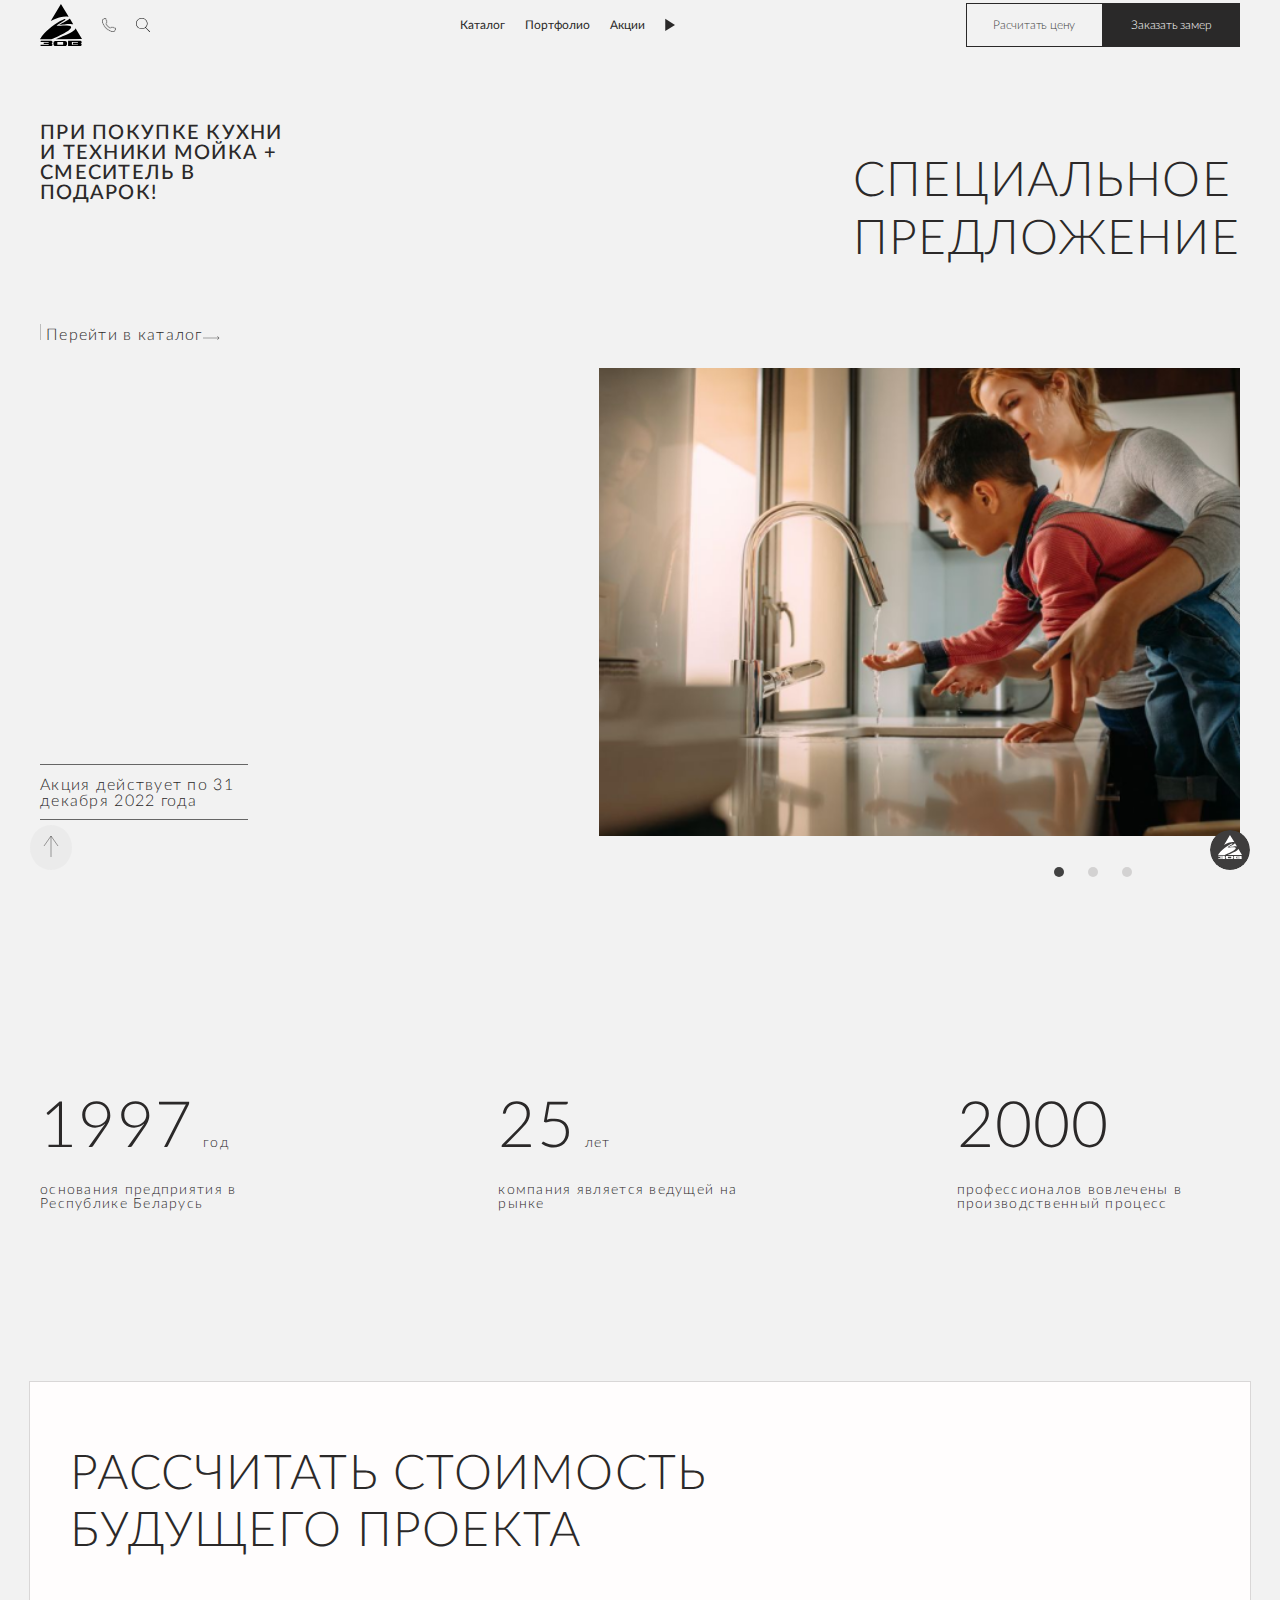
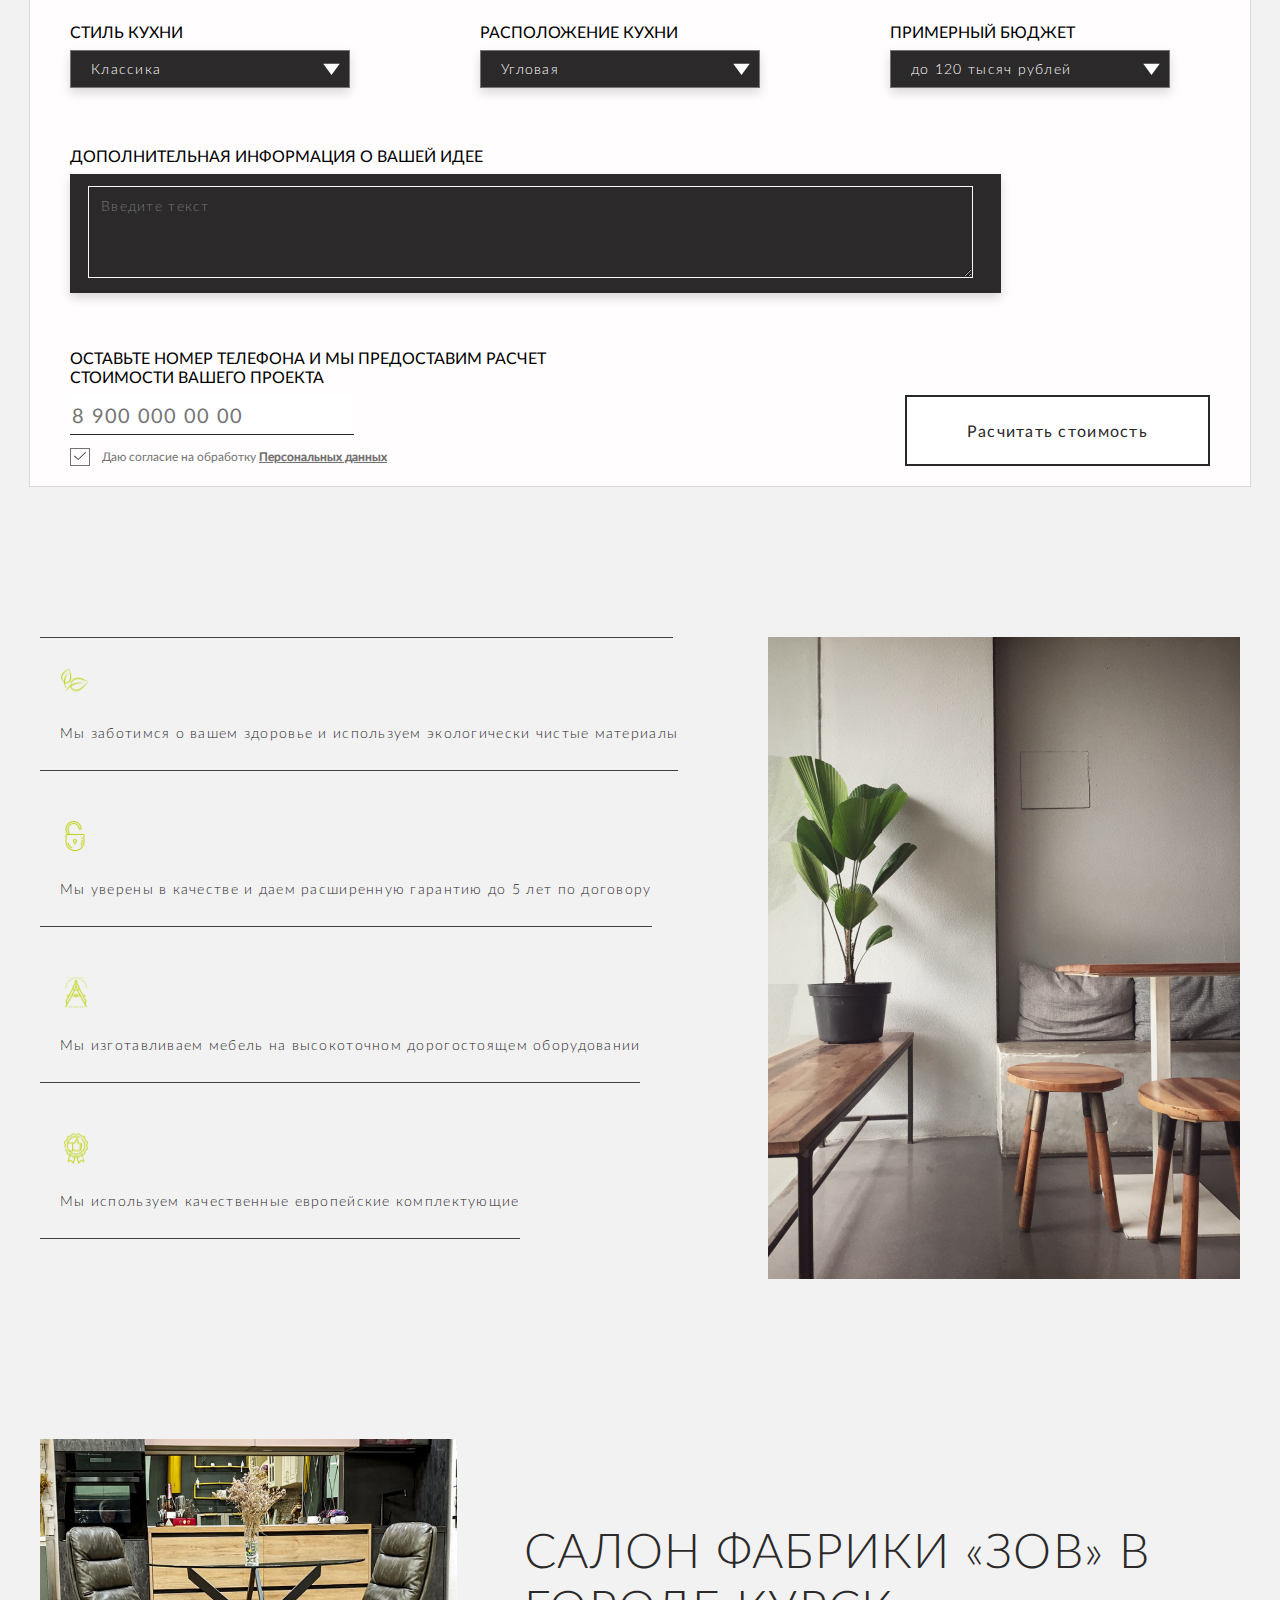
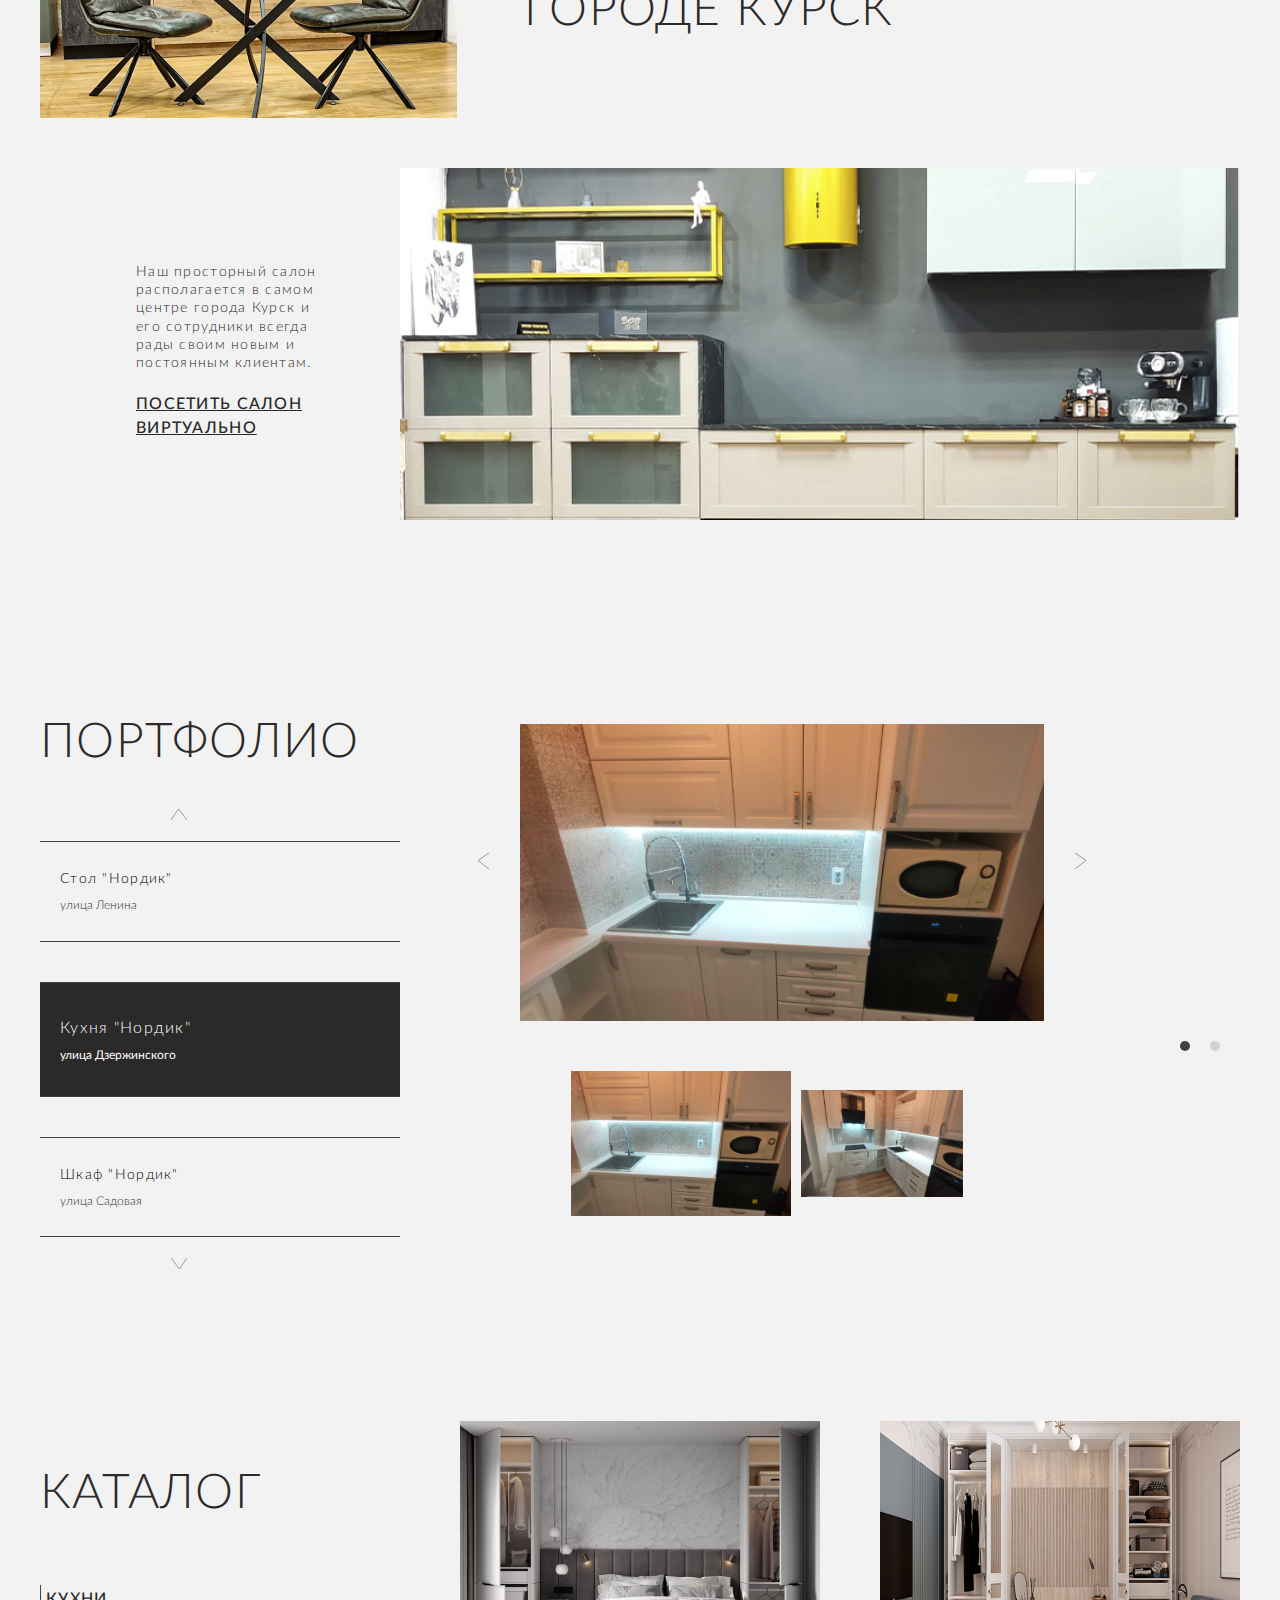
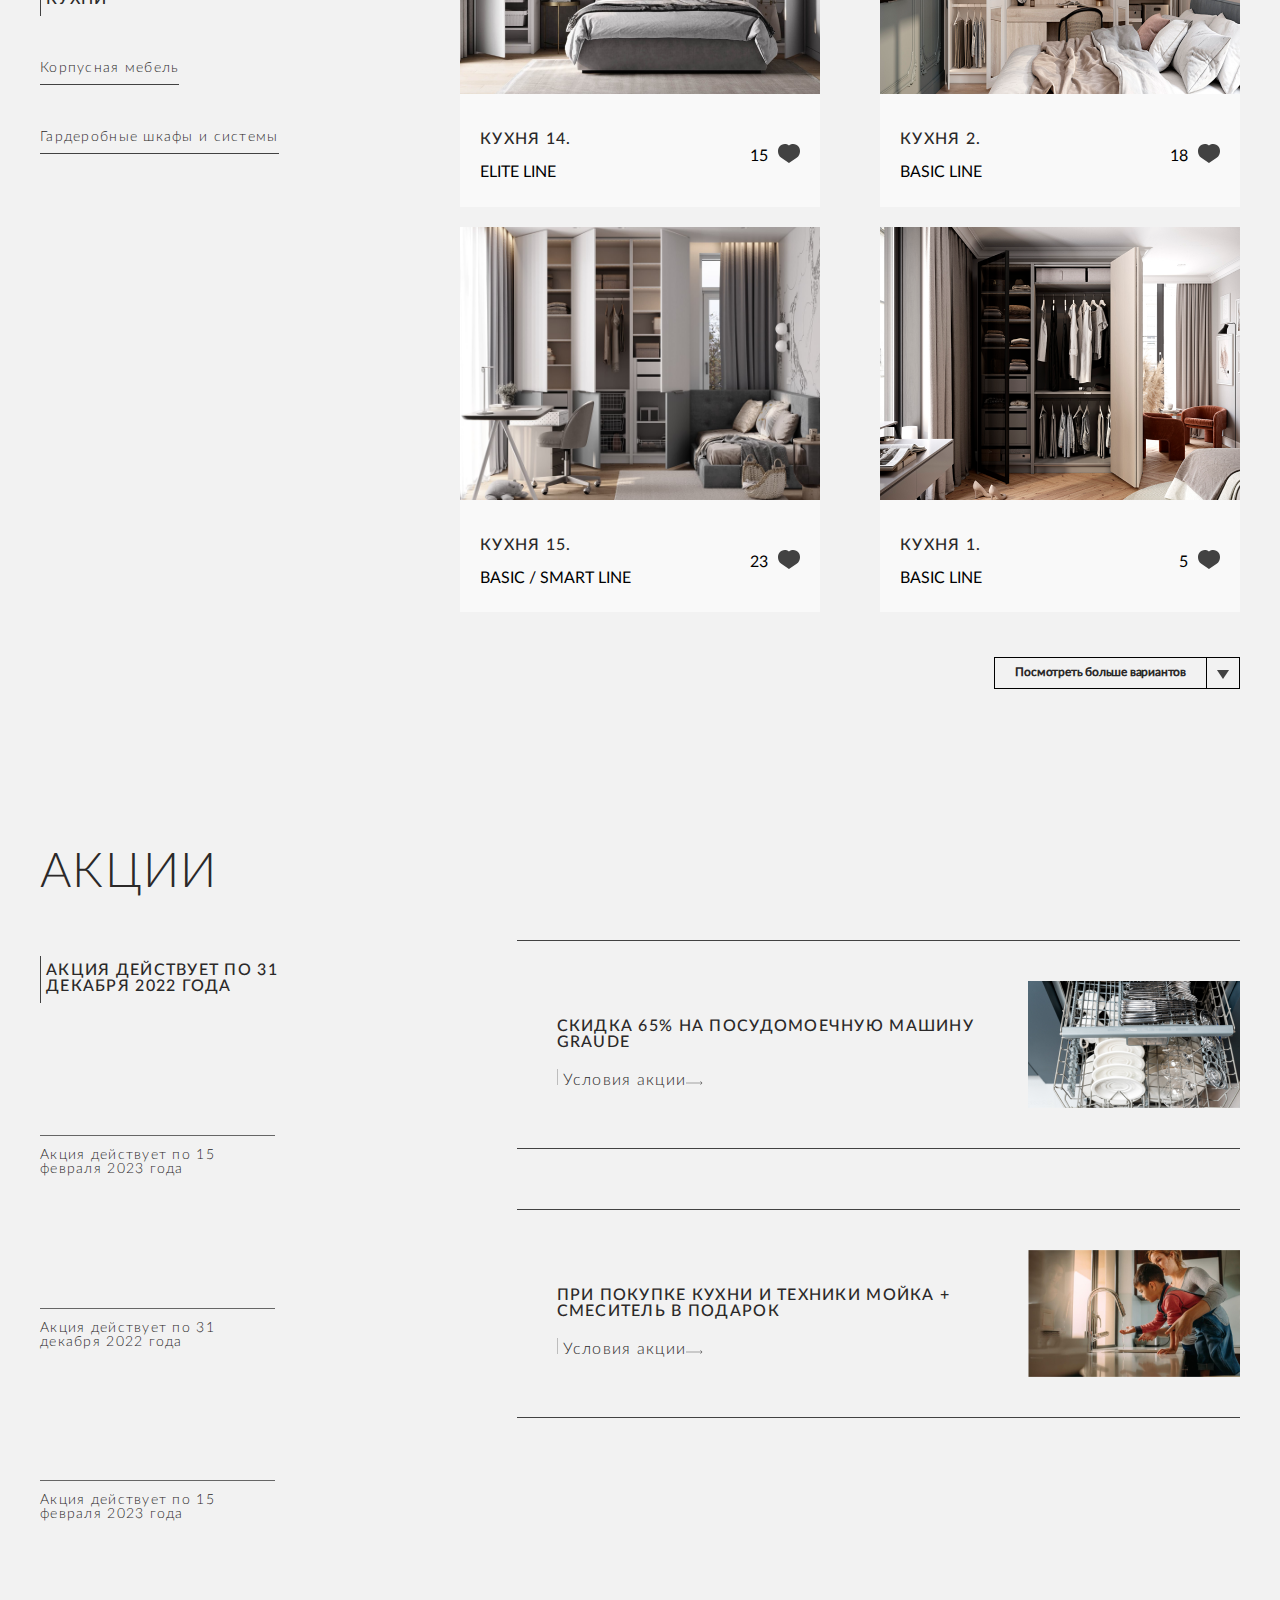
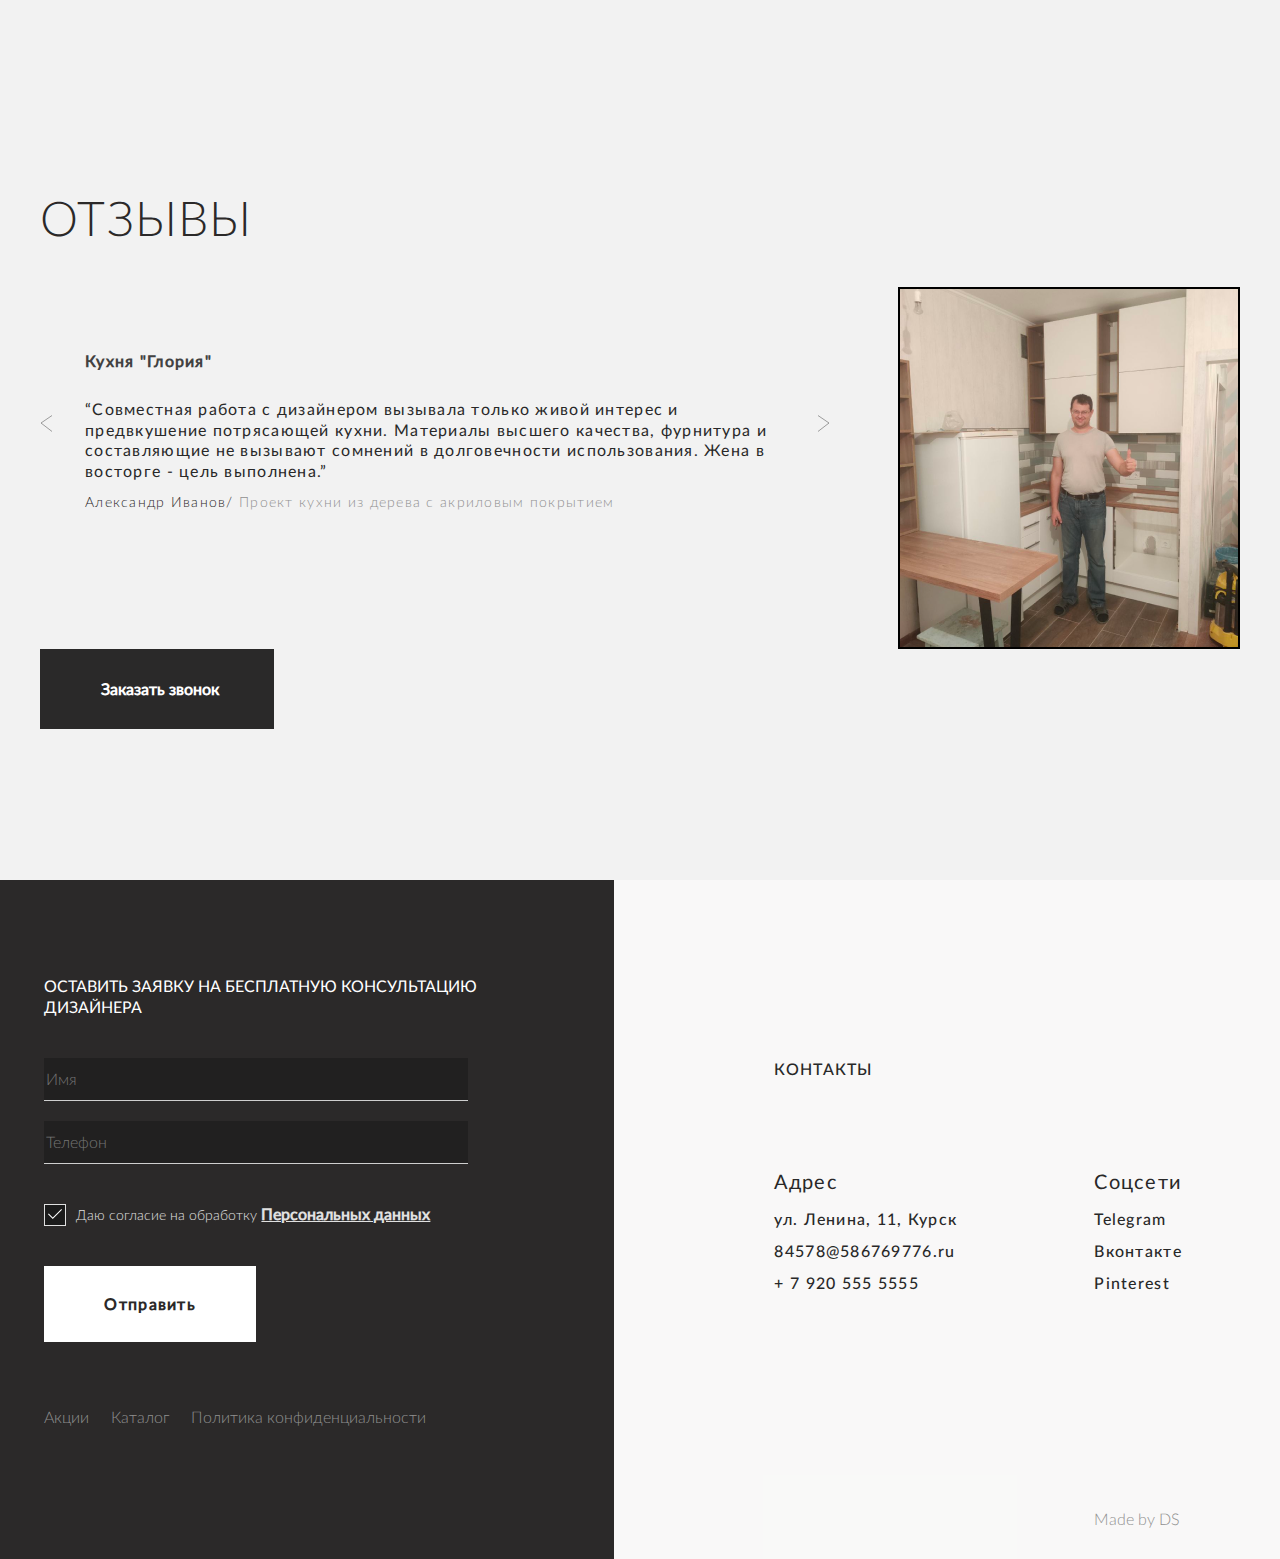
==== commit a3472752: "Add files via upload" ====
--- a/index.html
+++ b/index.html
@@ -296,8 +296,8 @@
     <div class="portfolio">
         <div class="wrapper portfolio_content">
             <div class="portfolio_name">
-                <h2 class="portfolio_title portfolio_title__computer title" id="portfolioTitle">Порфолио</h2>
-                <h2 class="portfolio_title portfolio_title__tablet title" id="portfolioTitleTablet">Порфолио</h2>
+                <h2 class="portfolio_title portfolio_title__computer title" id="portfolioTitle">Портфолио</h2>
+                <h2 class="portfolio_title portfolio_title__tablet title" id="portfolioTitleTablet">Портфолио</h2>
 
                 <div class="portfolio_array"><img class="cursor" src="img/portfolio/arrayTop.svg" id="portTop" alt="" style="display: none"></div>
 
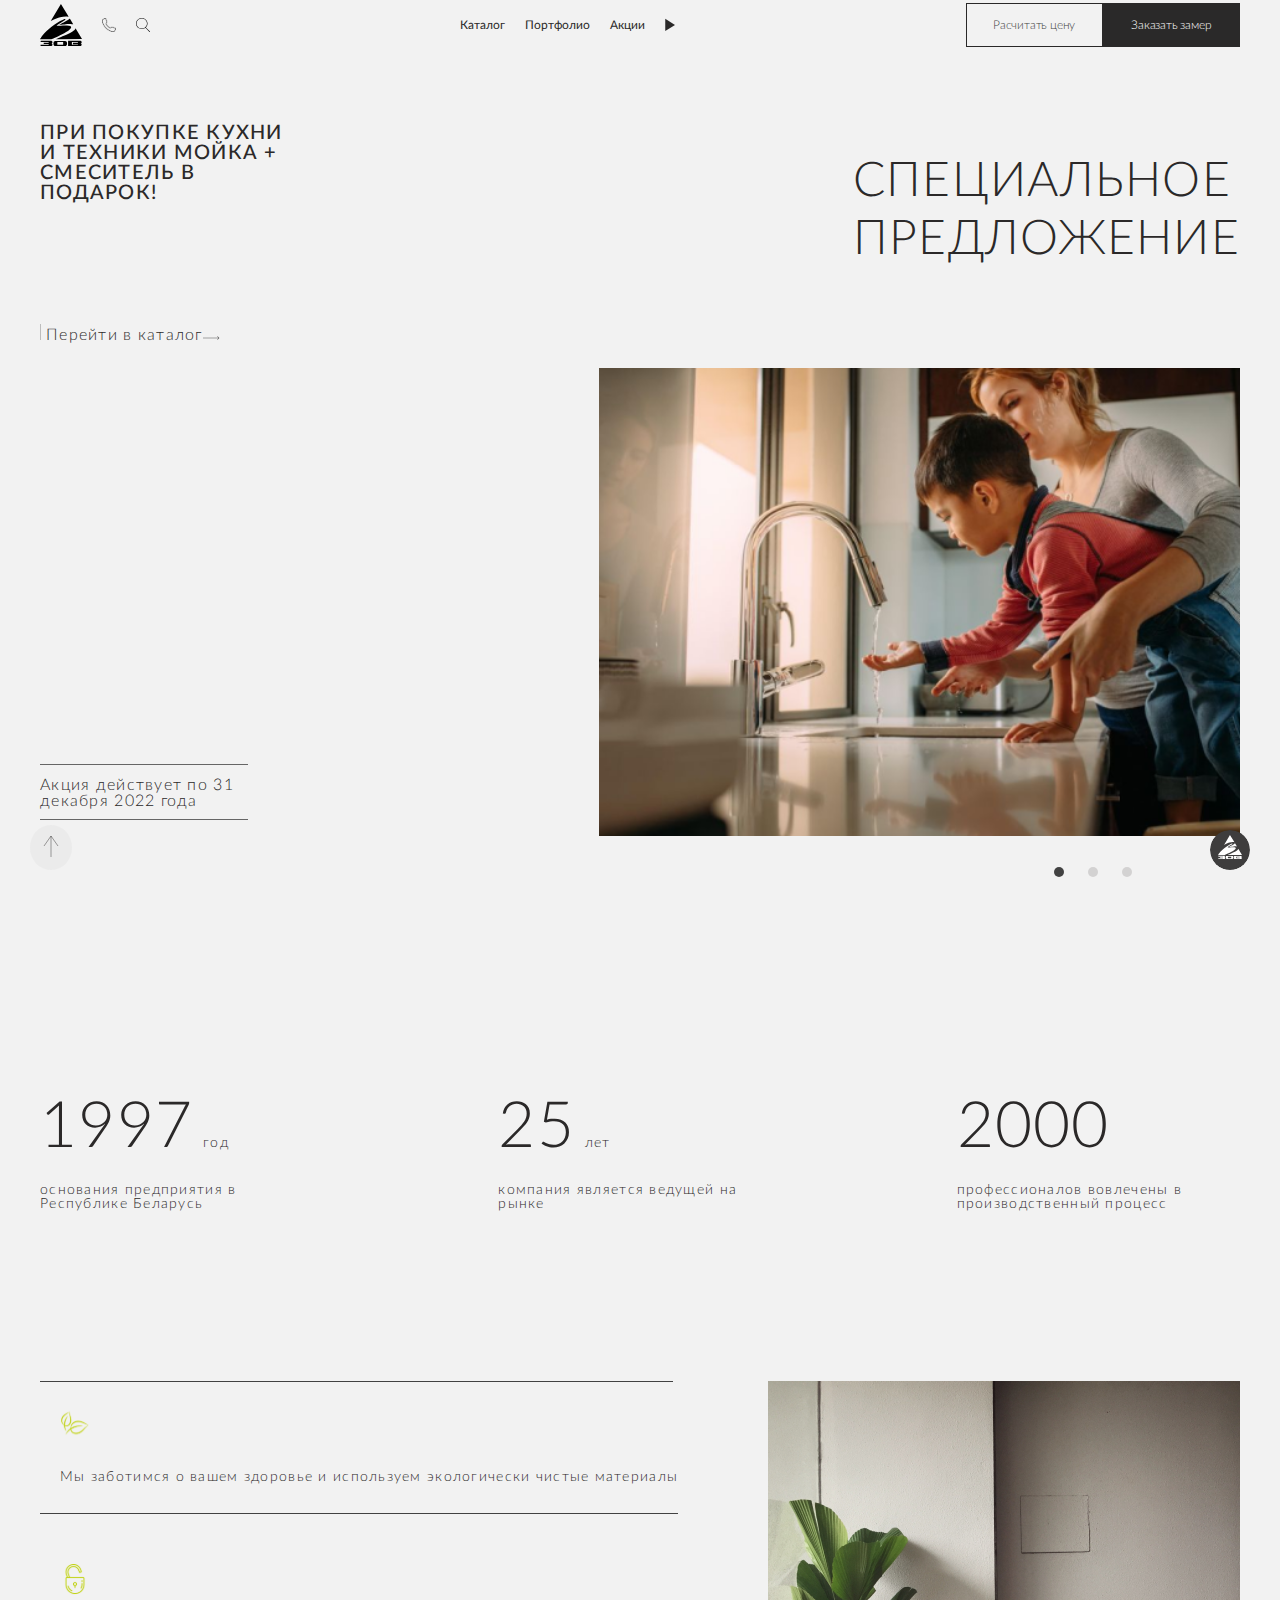
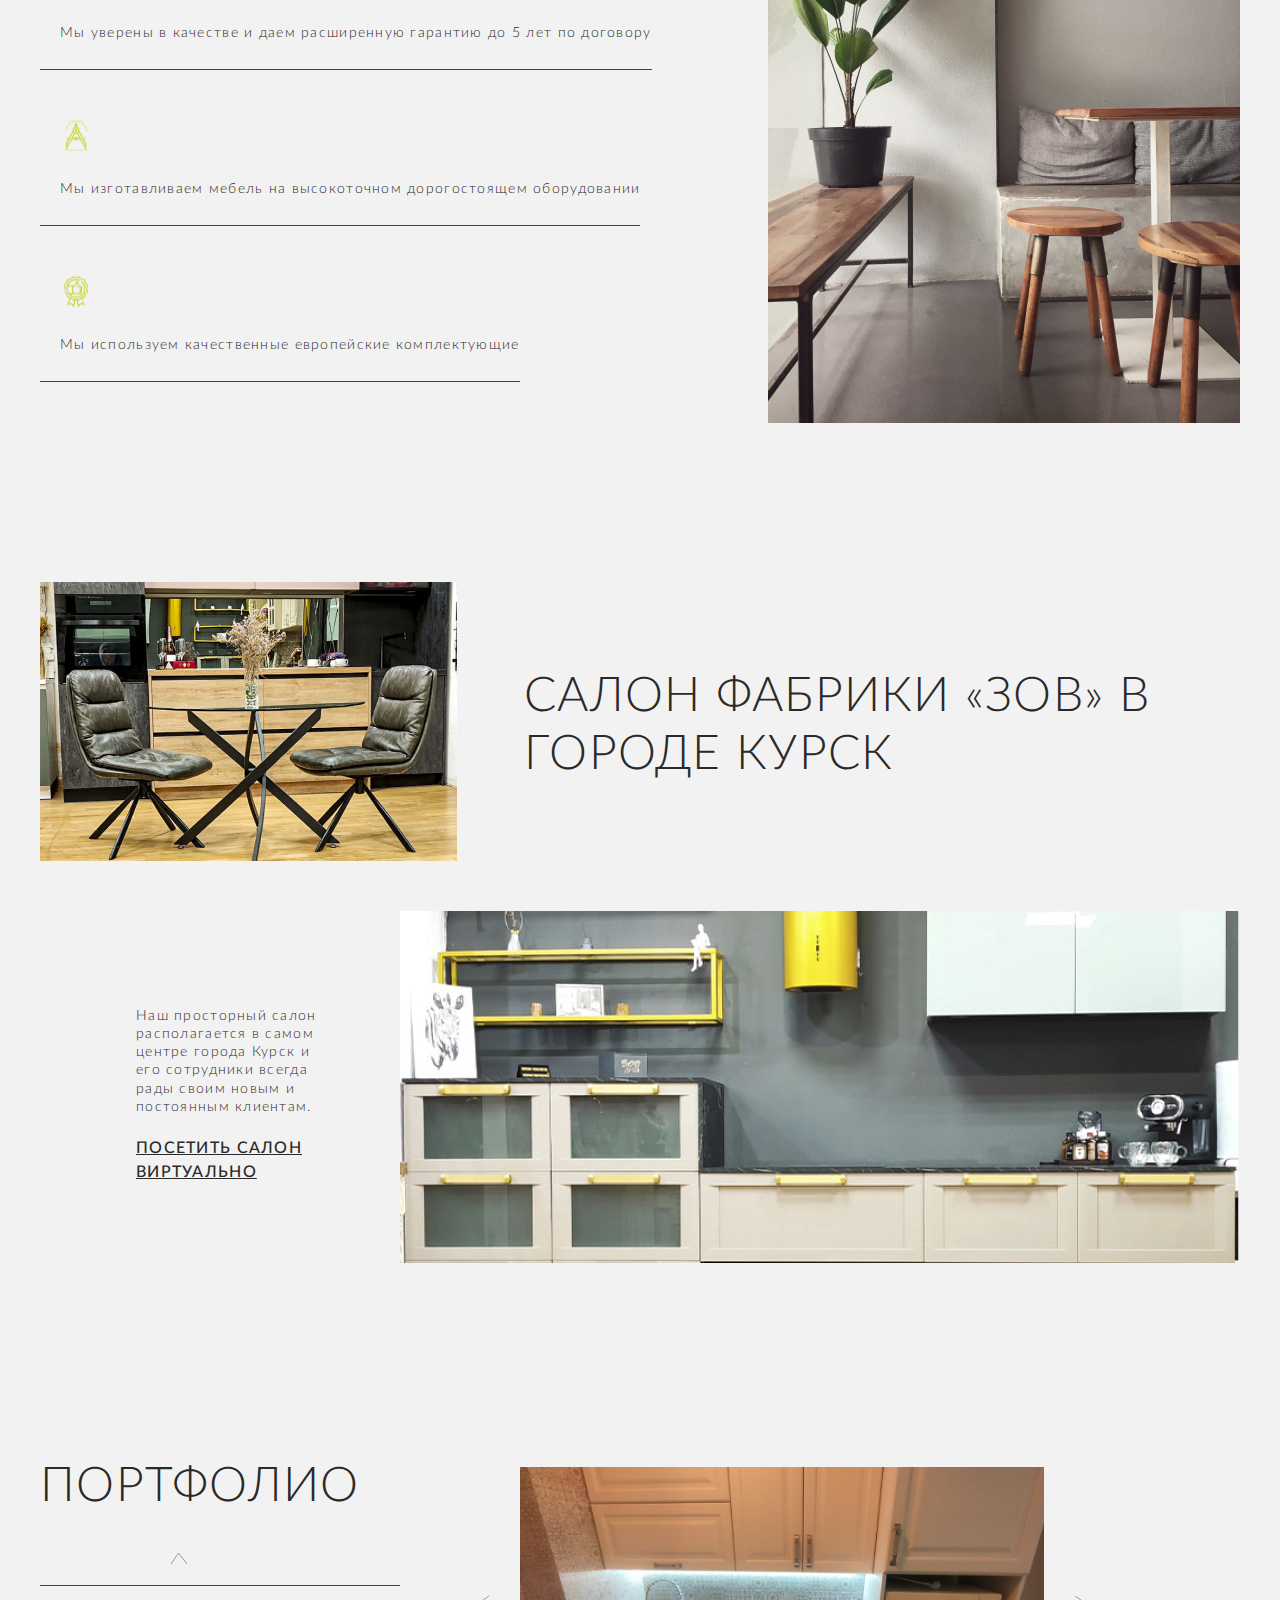
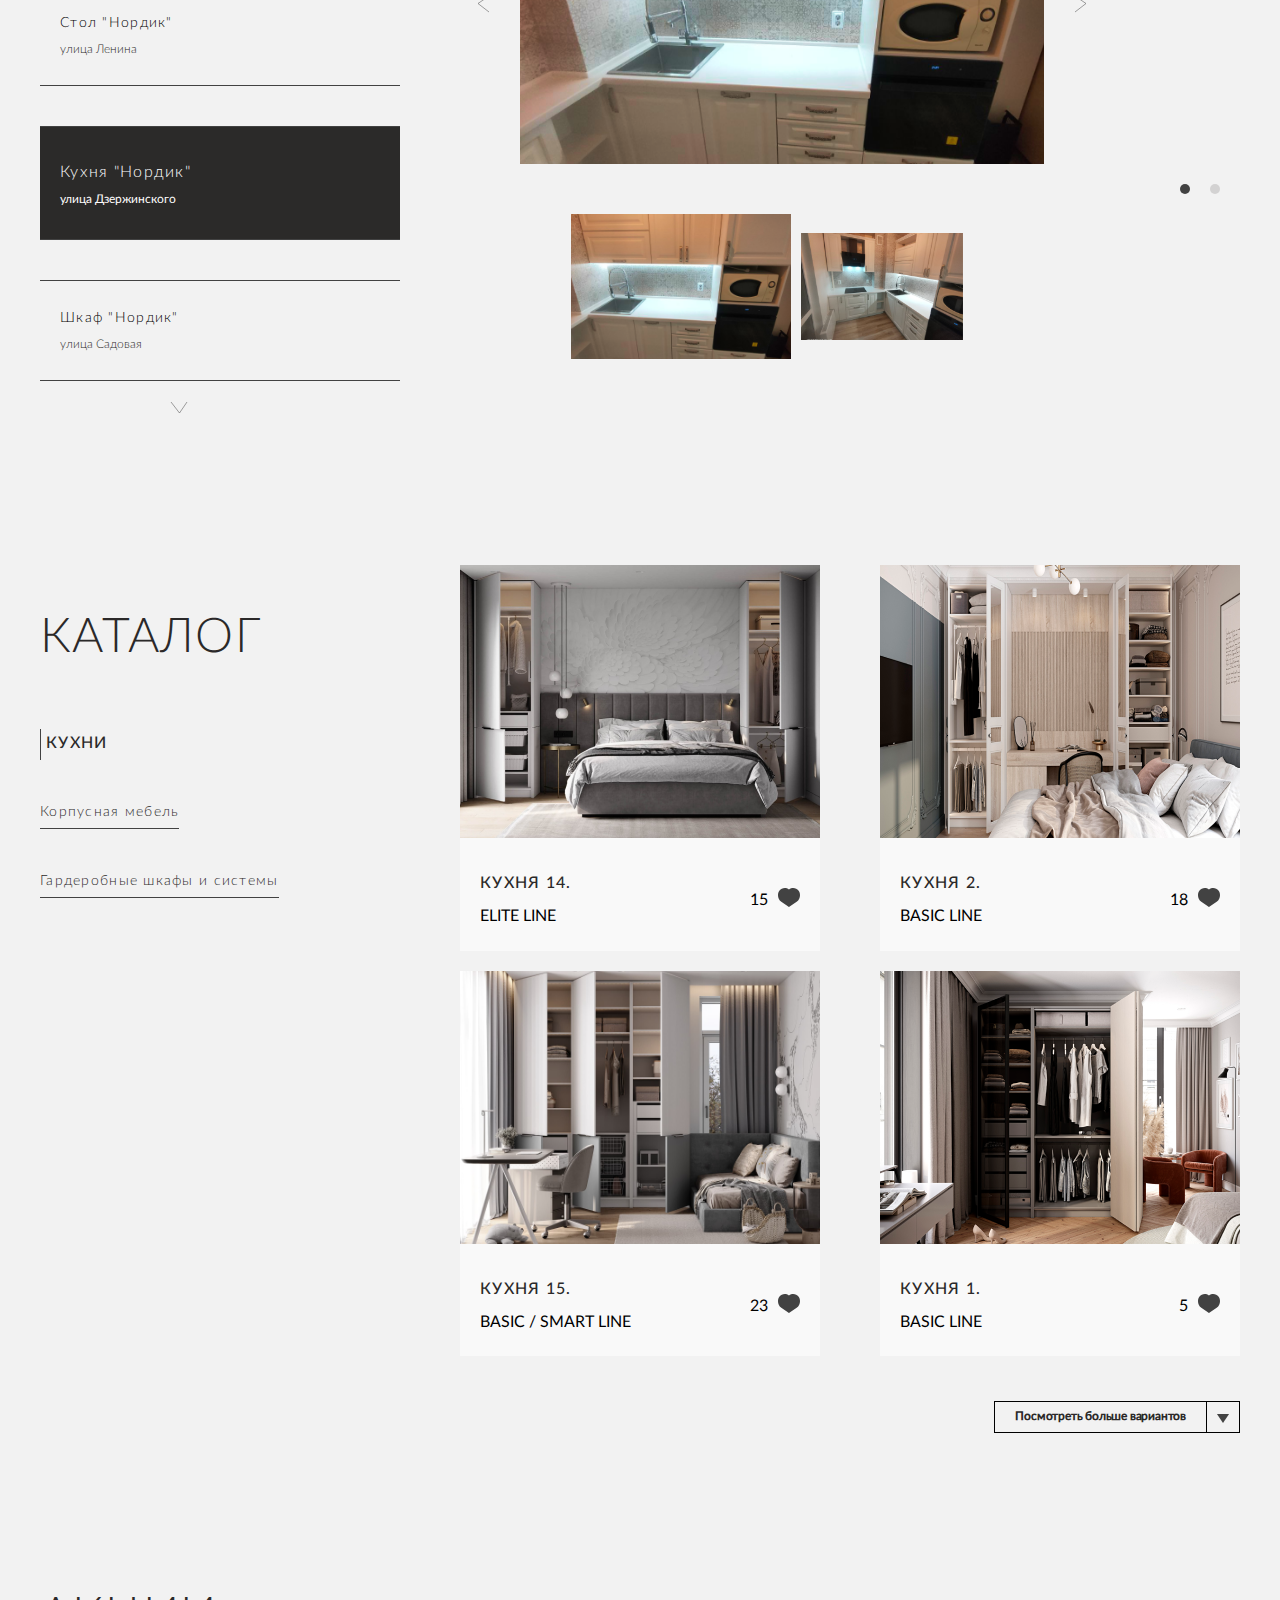
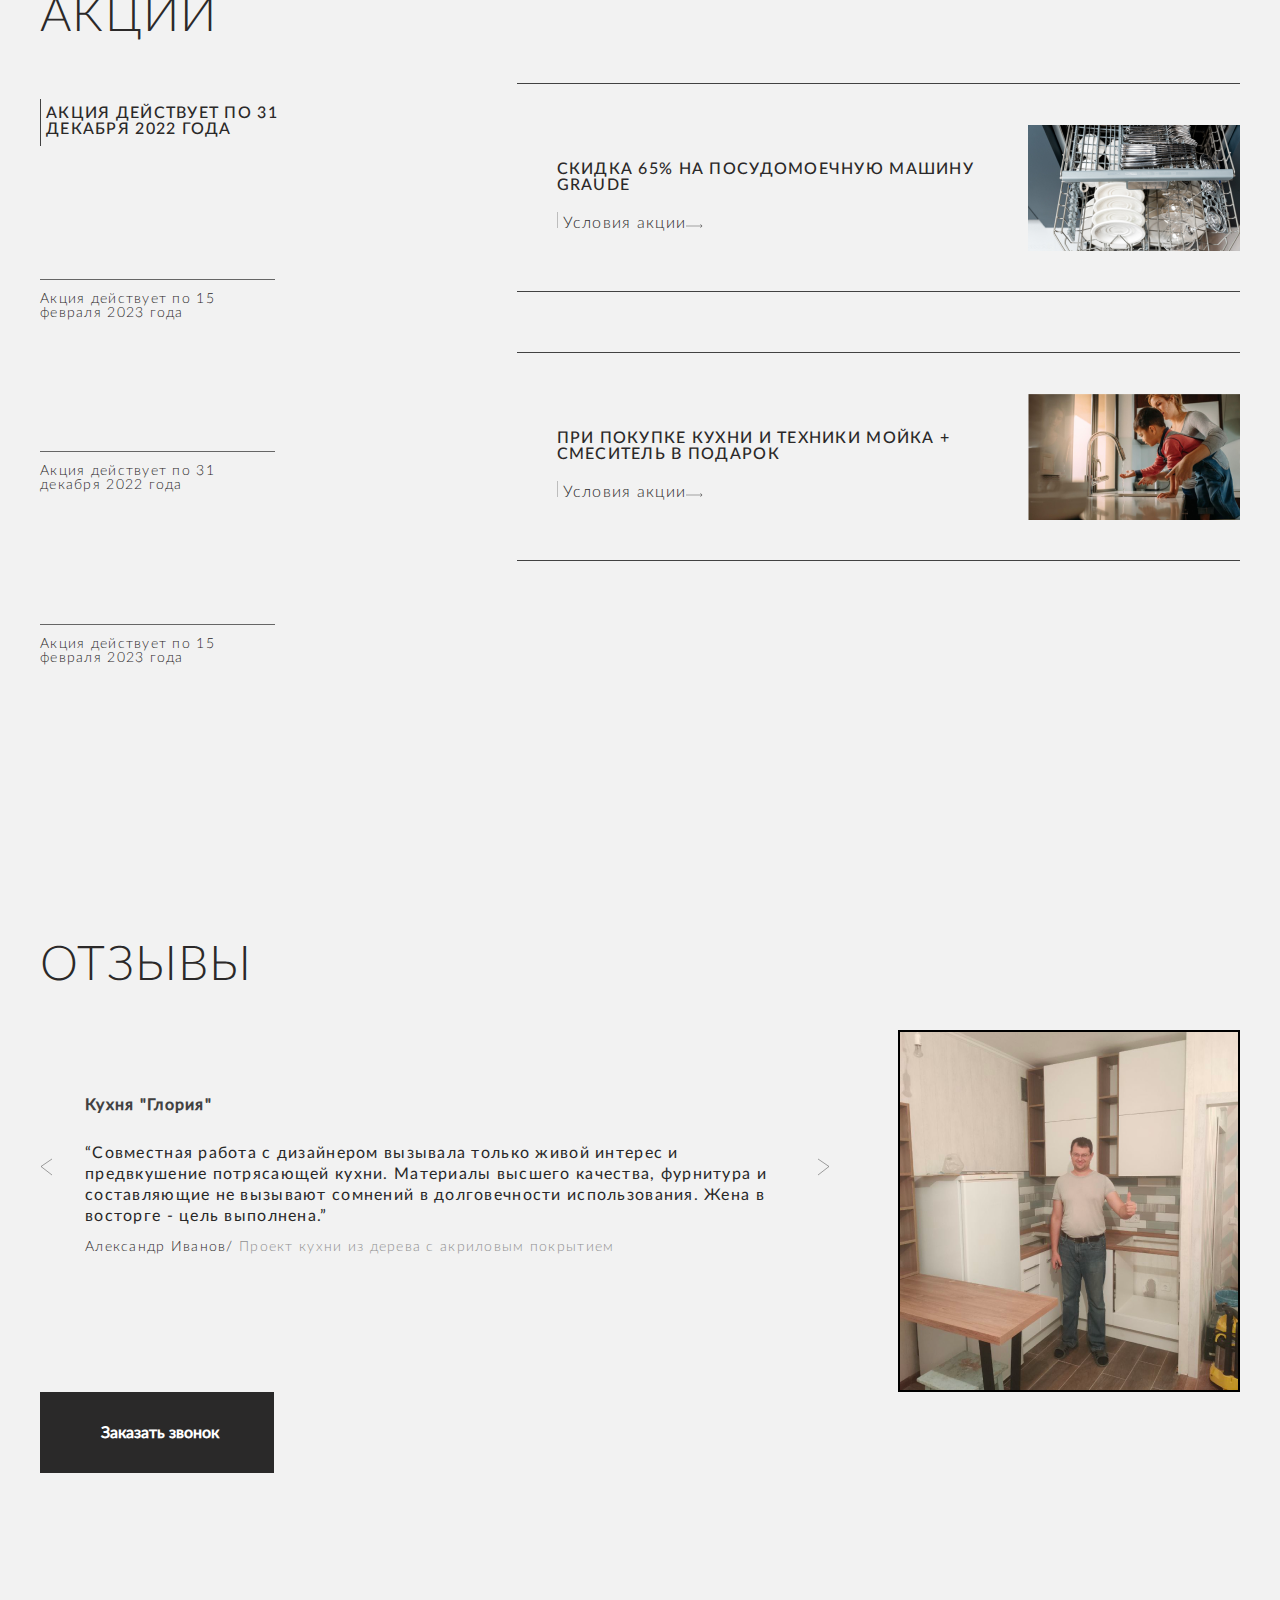
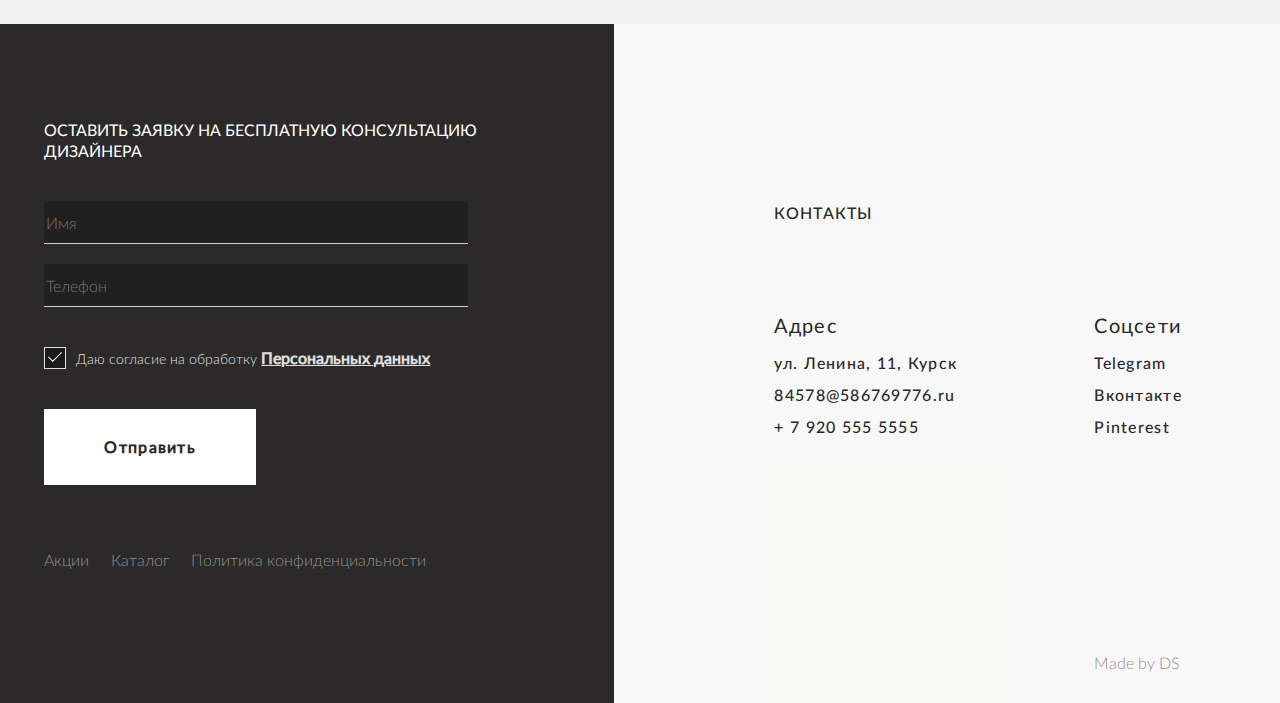
==== commit e5ab2d7e: "Add files via upload" ====
--- a/index.html
+++ b/index.html
@@ -181,6 +181,7 @@
     <!--calculateCost-->
 
     <div class="link"><a name="calculateCost"></a></div>
+<!--
     <div class="calculateCost">
         <div class="calculateCost_content">
             <h2 class="calculateCost_title title" id="calculateCostTitle">Рассчитать стоимость<br>будущего проекта</h2>
@@ -239,6 +240,7 @@
             </form>
         </div>
     </div>
+-->
 
     <!--Advantages-->
 
--- a/css/style.css
+++ b/css/style.css
@@ -380,7 +380,7 @@
     background-color: #F2F2F2;
     font-family: 'Lato';
     min-height: 100vh;
-    overflow-x: hidden;
+/*    overflow-x: hidden;*/
 }
 select {
     overflow-y: auto;
@@ -1143,6 +1143,7 @@
     position: relative;
     top: -27px;
     left: 253px;
+    width: 20px;
 }
 
 /*Advantages*/
@@ -1694,27 +1695,29 @@
     margin-bottom: 20px;
 }
 
+
+
+.contacts_text {
+    display: flex;
+}
+
+.contacts_info {
+    margin-right: 137px;
+}
+
+.contacts_social a {
+    display: block;
+    margin-top: 220px;
+}
+
+.contacts {
+    display: grid;
+    grid-template-columns: 12fr 13fr;
+}
+
 p.contacts_position__info {
     color: #282828;
     margin-bottom: 10px;
-}
-
-.contacts_text {
-    display: flex;
-}
-
-.contacts_info {
-    margin-right: 137px;
-}
-
-.contacts_social a {
-    display: block;
-    margin-top: 220px;
-}
-
-.contacts {
-    display: grid;
-    grid-template-columns: 12fr 13fr;
 }
 
 /*Button*/
--- a/css/style480-640.css
+++ b/css/style480-640.css
@@ -321,6 +321,10 @@
 
 .salon {
     margin-bottom: 0px;
+}
+
+.salon_title h2{
+    width: 420px;
 }
 
 /*Portfolio*/
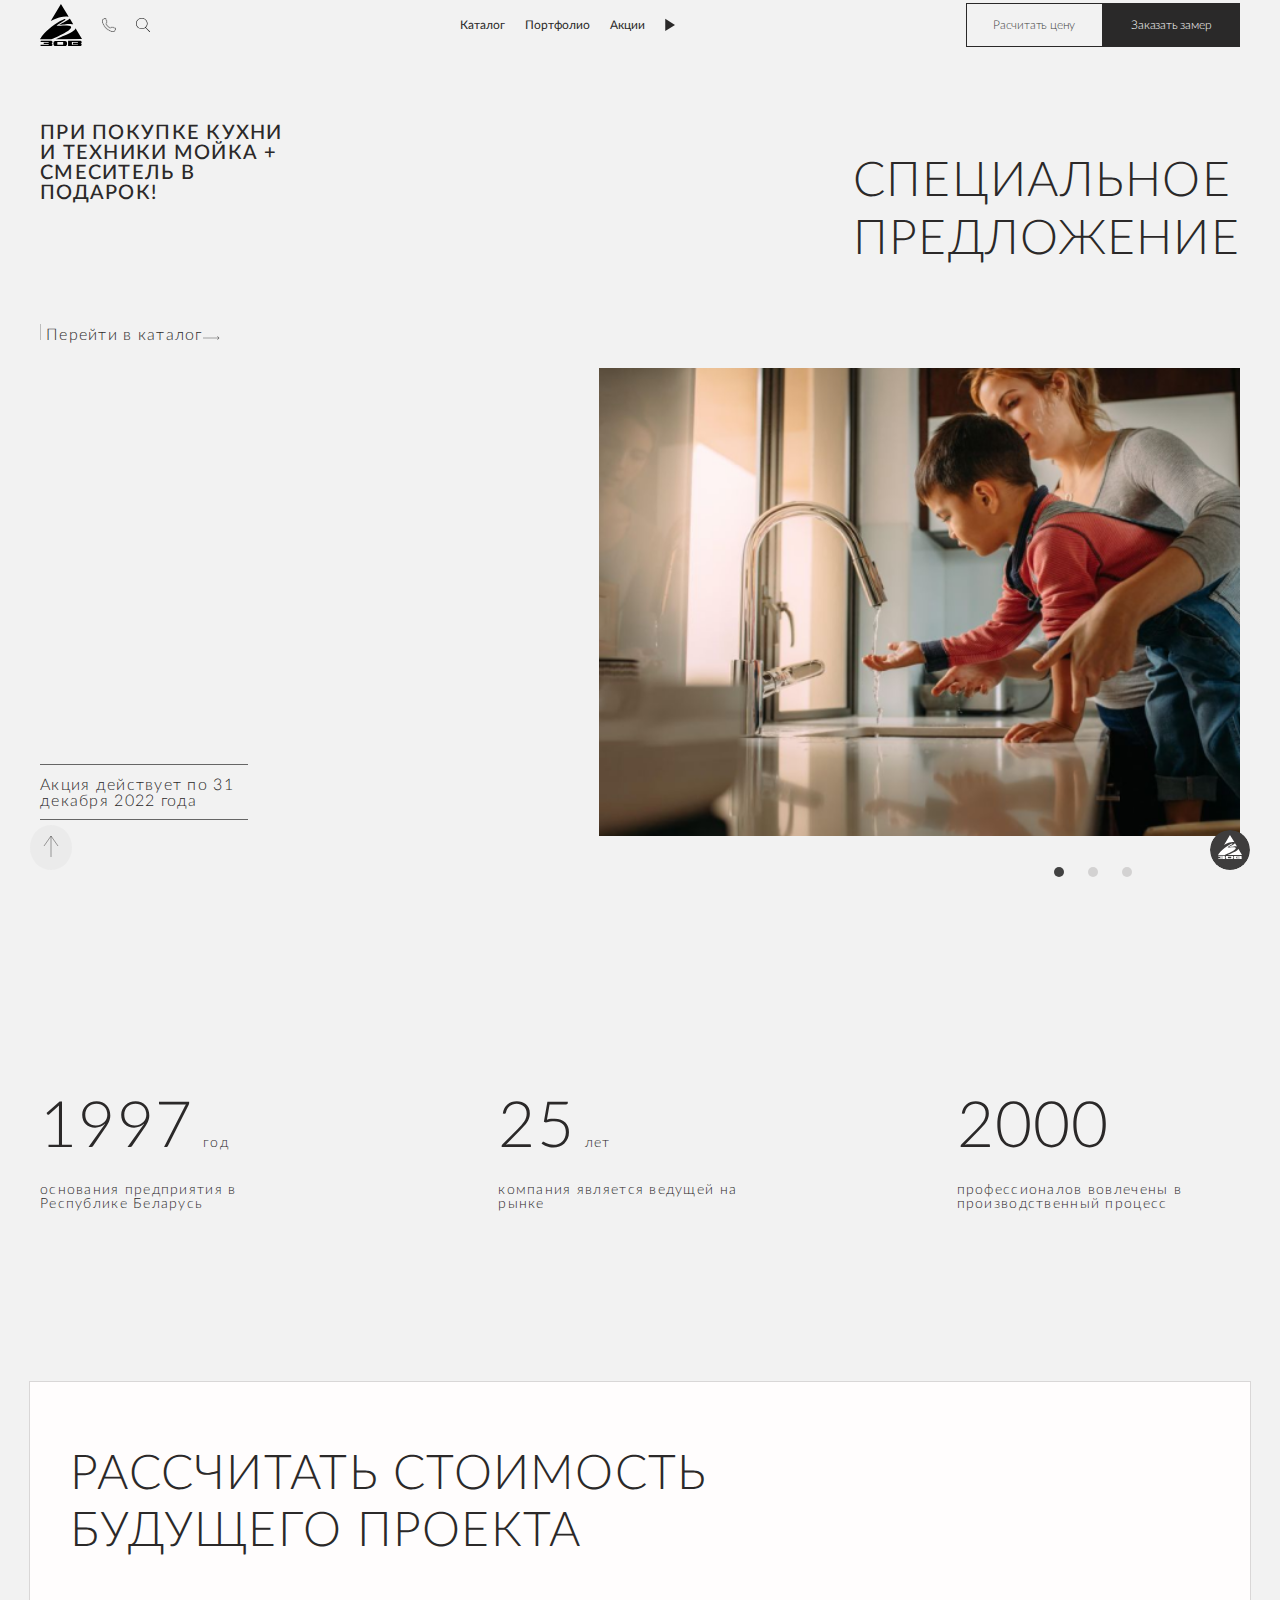
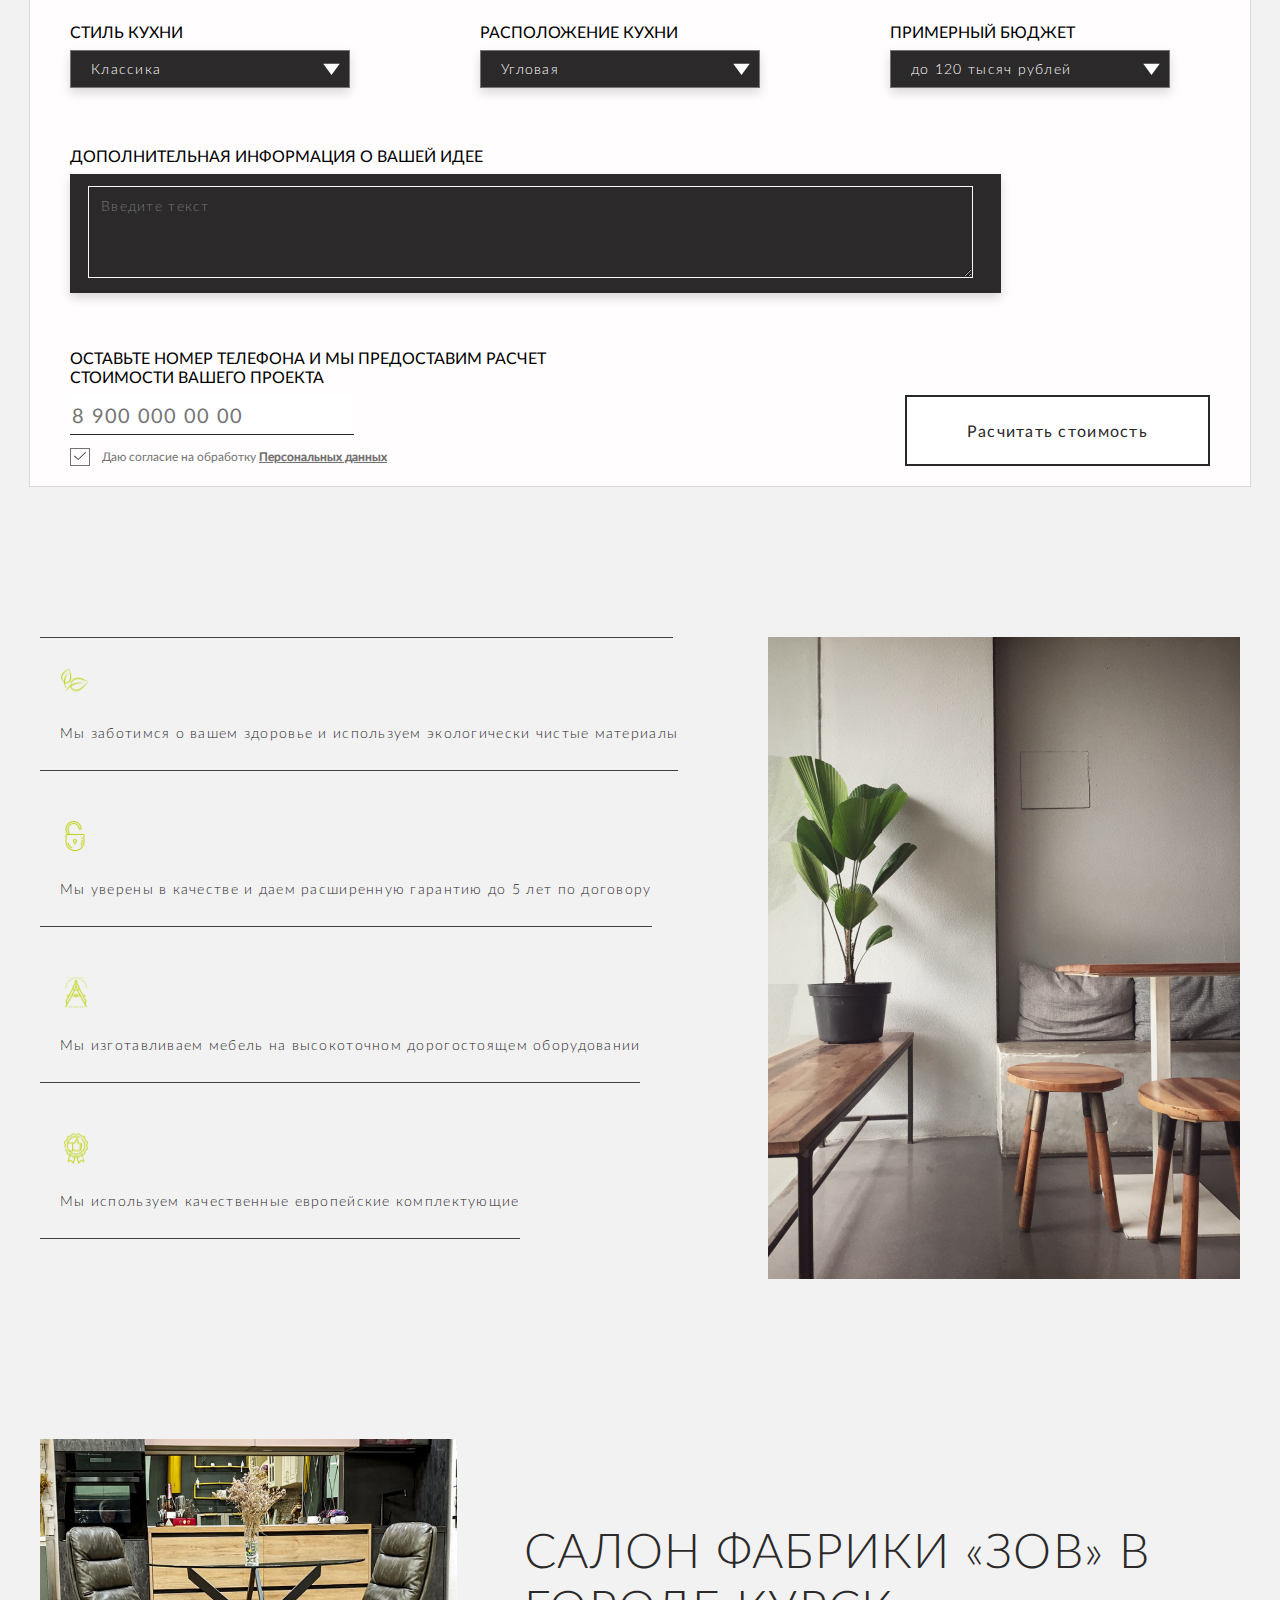
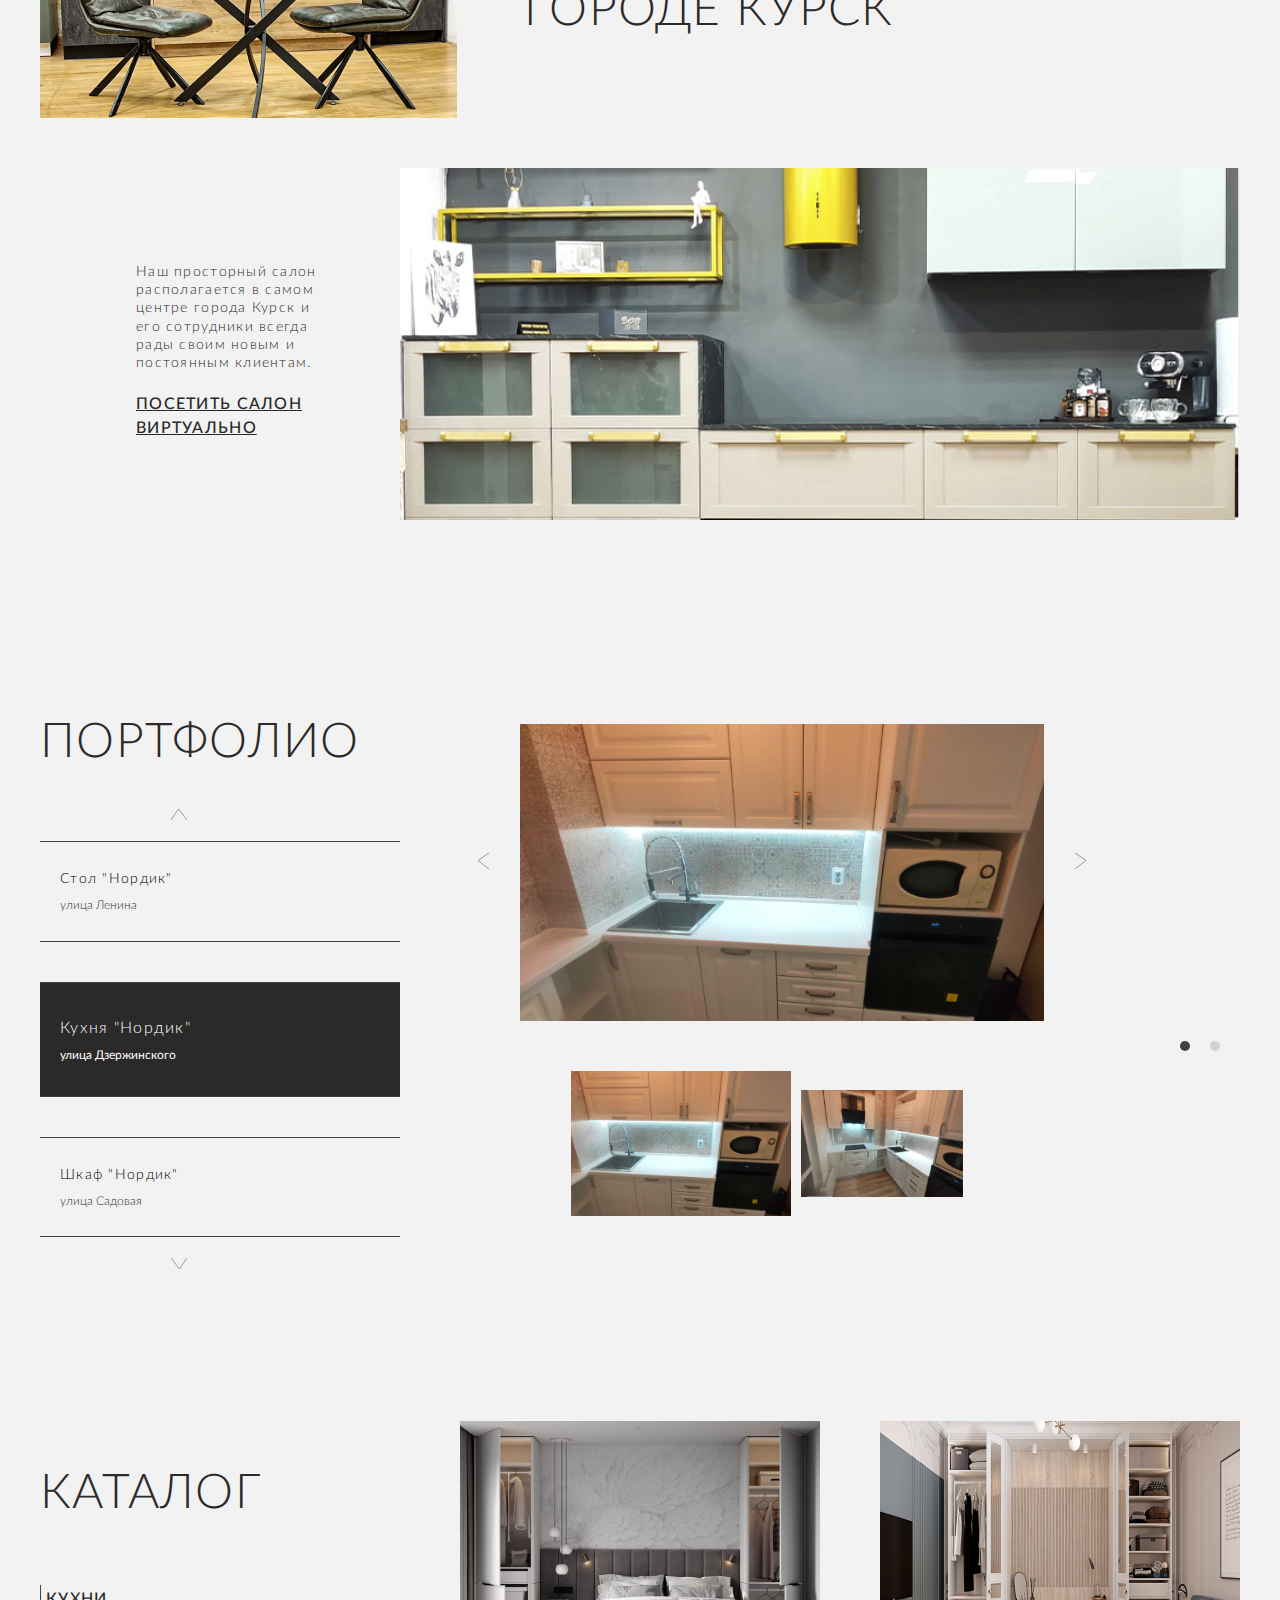
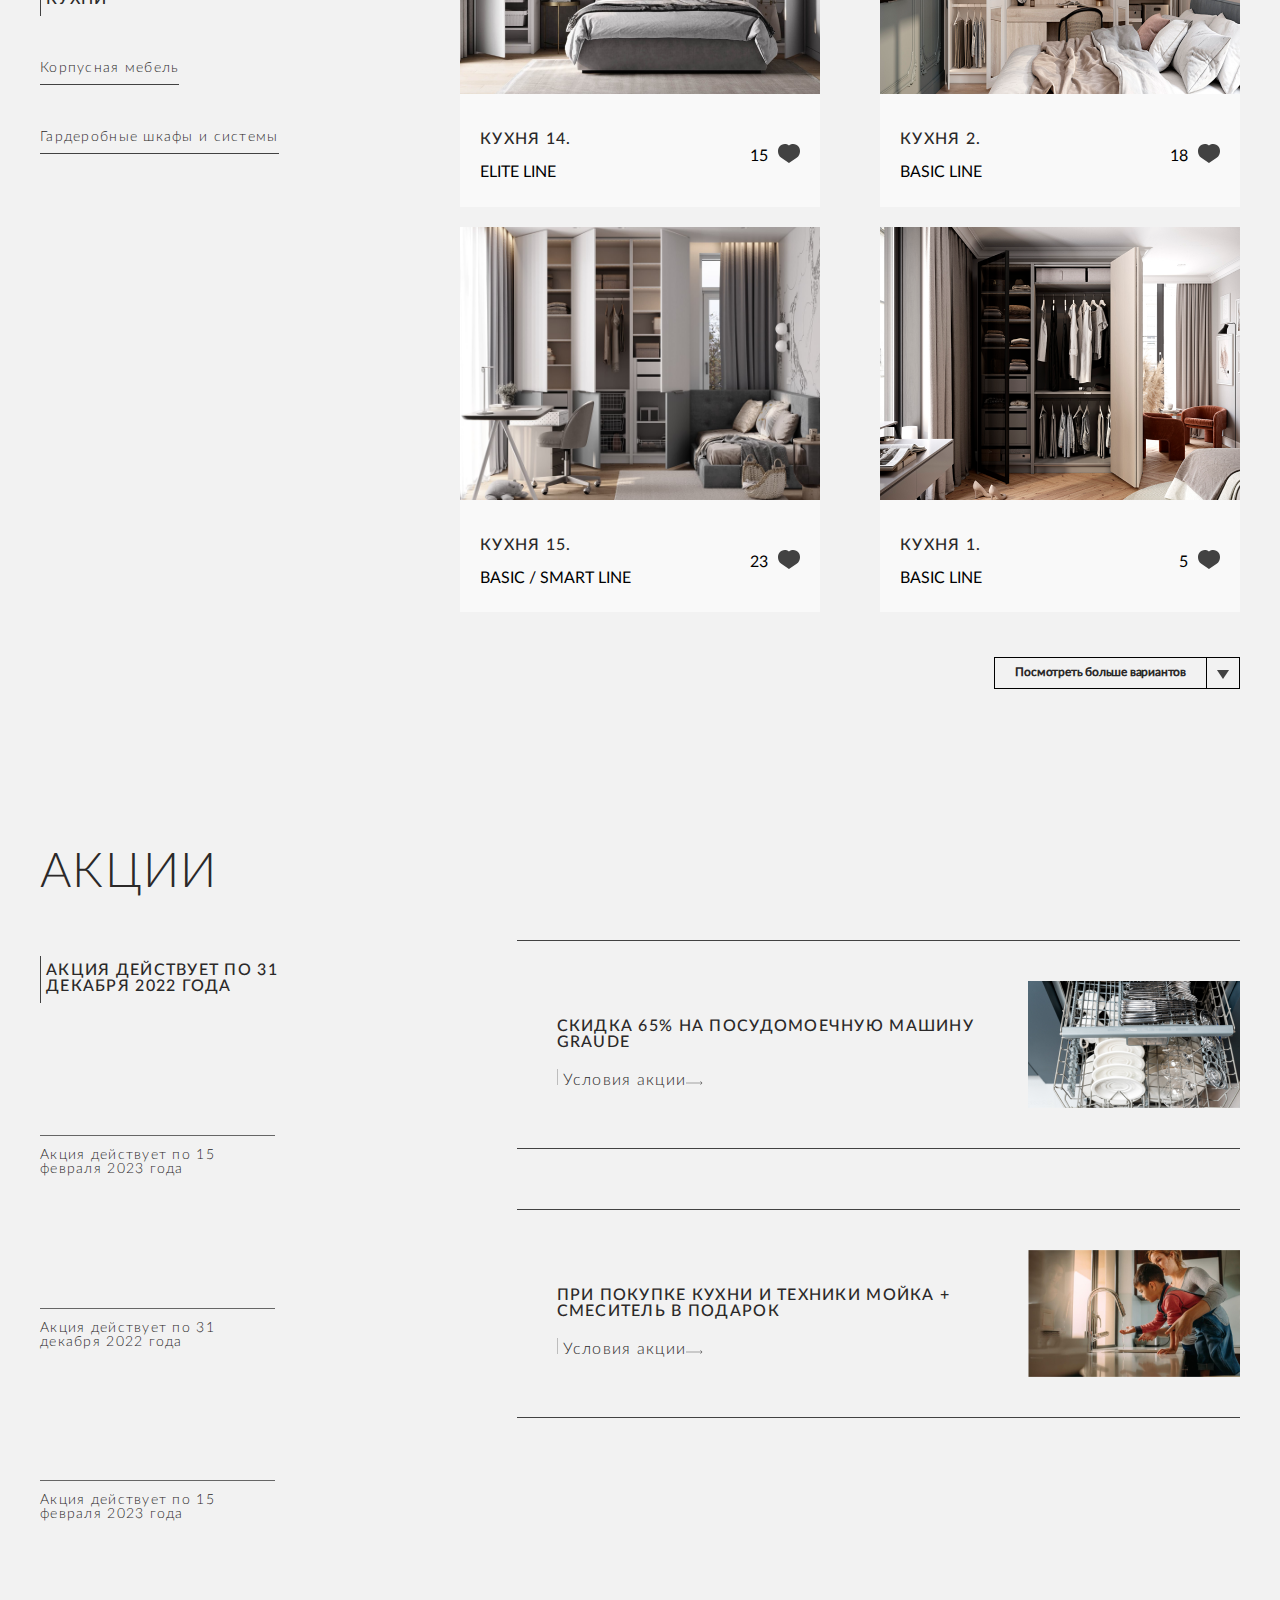
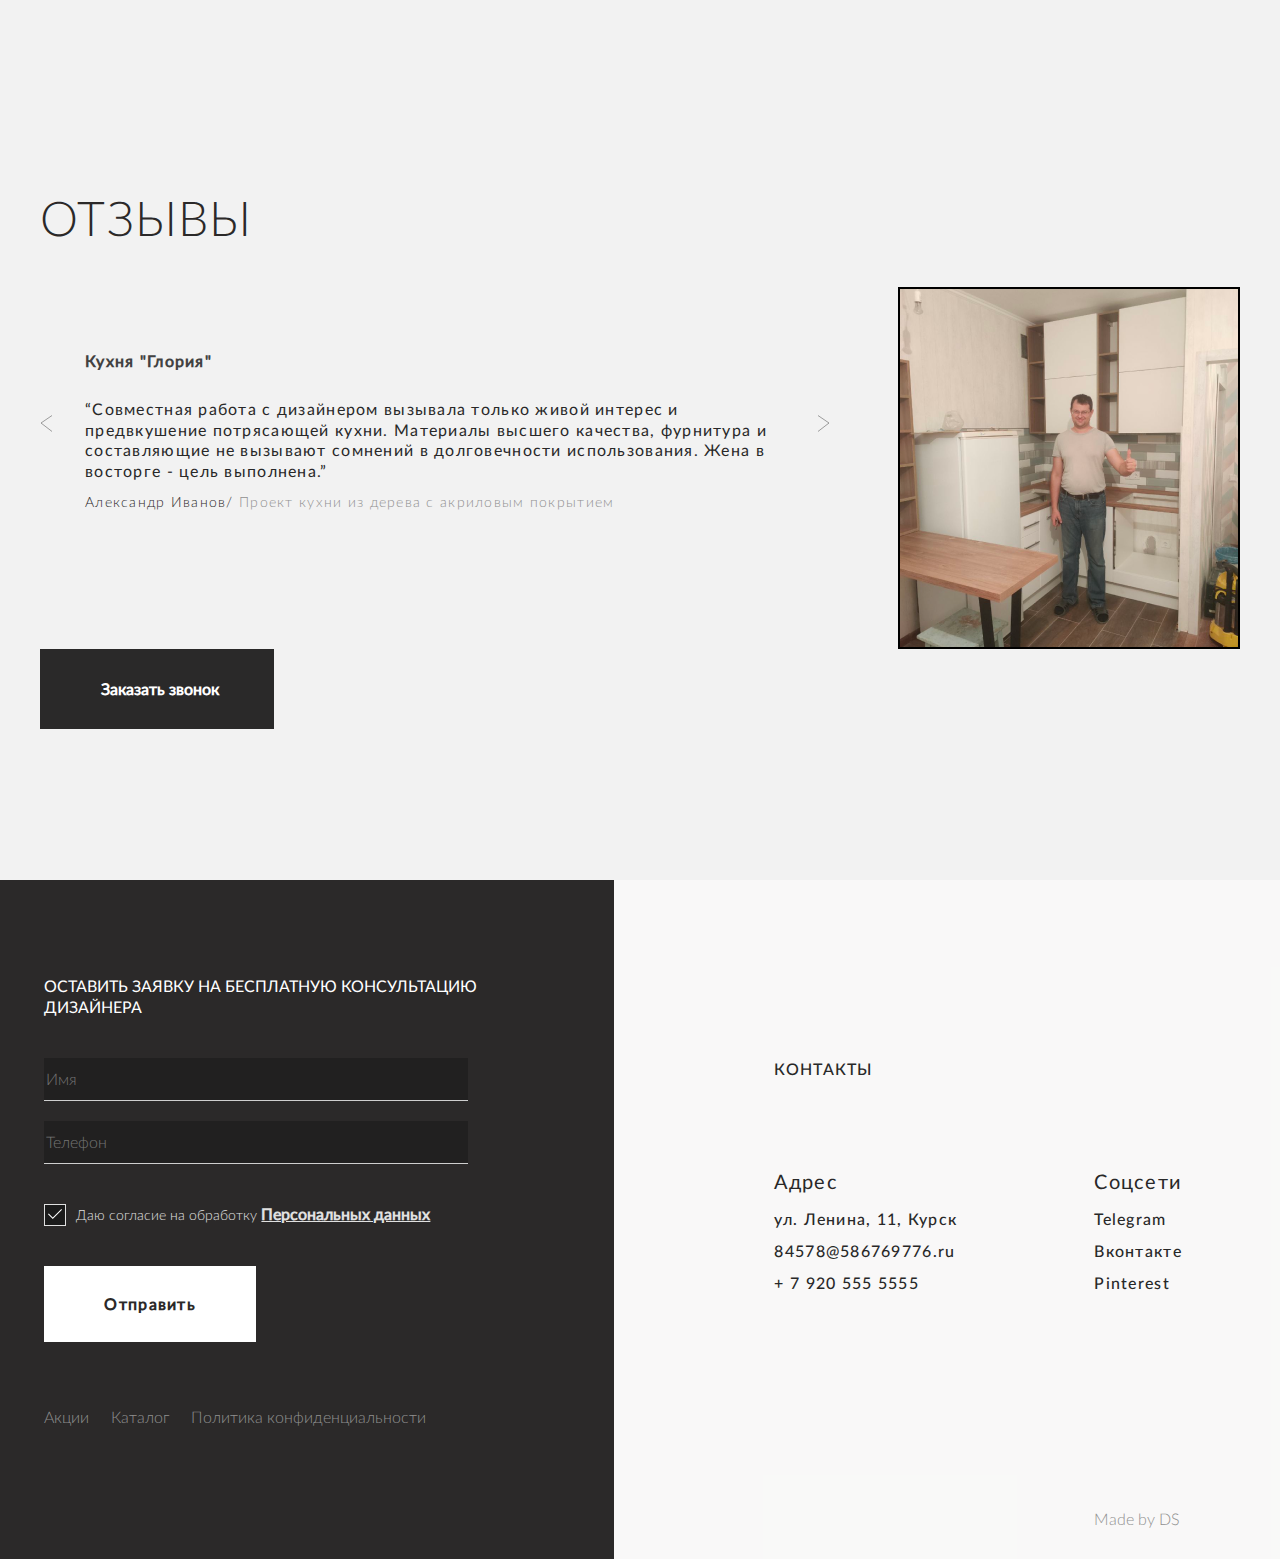
==== commit 30e5a1c0: "Add files via upload" ====
--- a/index.html
+++ b/index.html
@@ -181,7 +181,6 @@
     <!--calculateCost-->
 
     <div class="link"><a name="calculateCost"></a></div>
-<!--
     <div class="calculateCost">
         <div class="calculateCost_content">
             <h2 class="calculateCost_title title" id="calculateCostTitle">Рассчитать стоимость<br>будущего проекта</h2>
@@ -240,7 +239,6 @@
             </form>
         </div>
     </div>
--->
 
     <!--Advantages-->
 
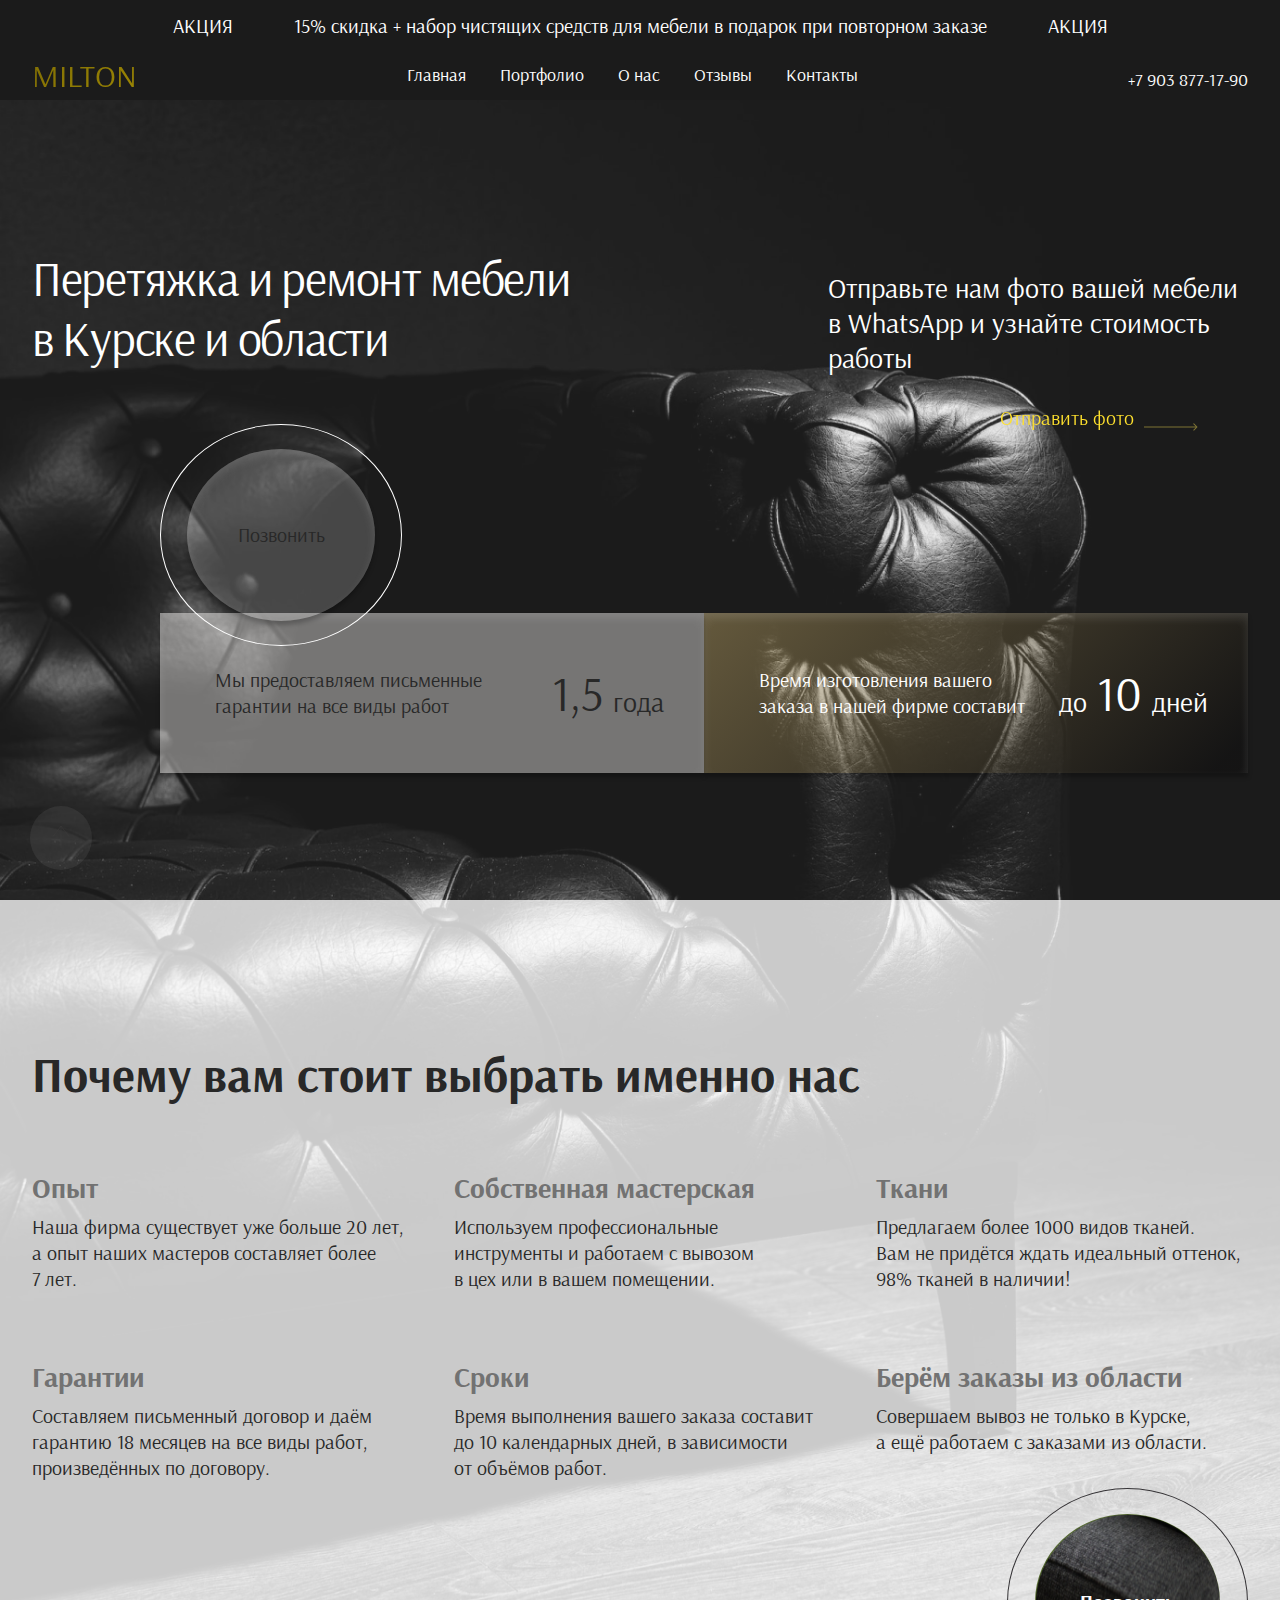
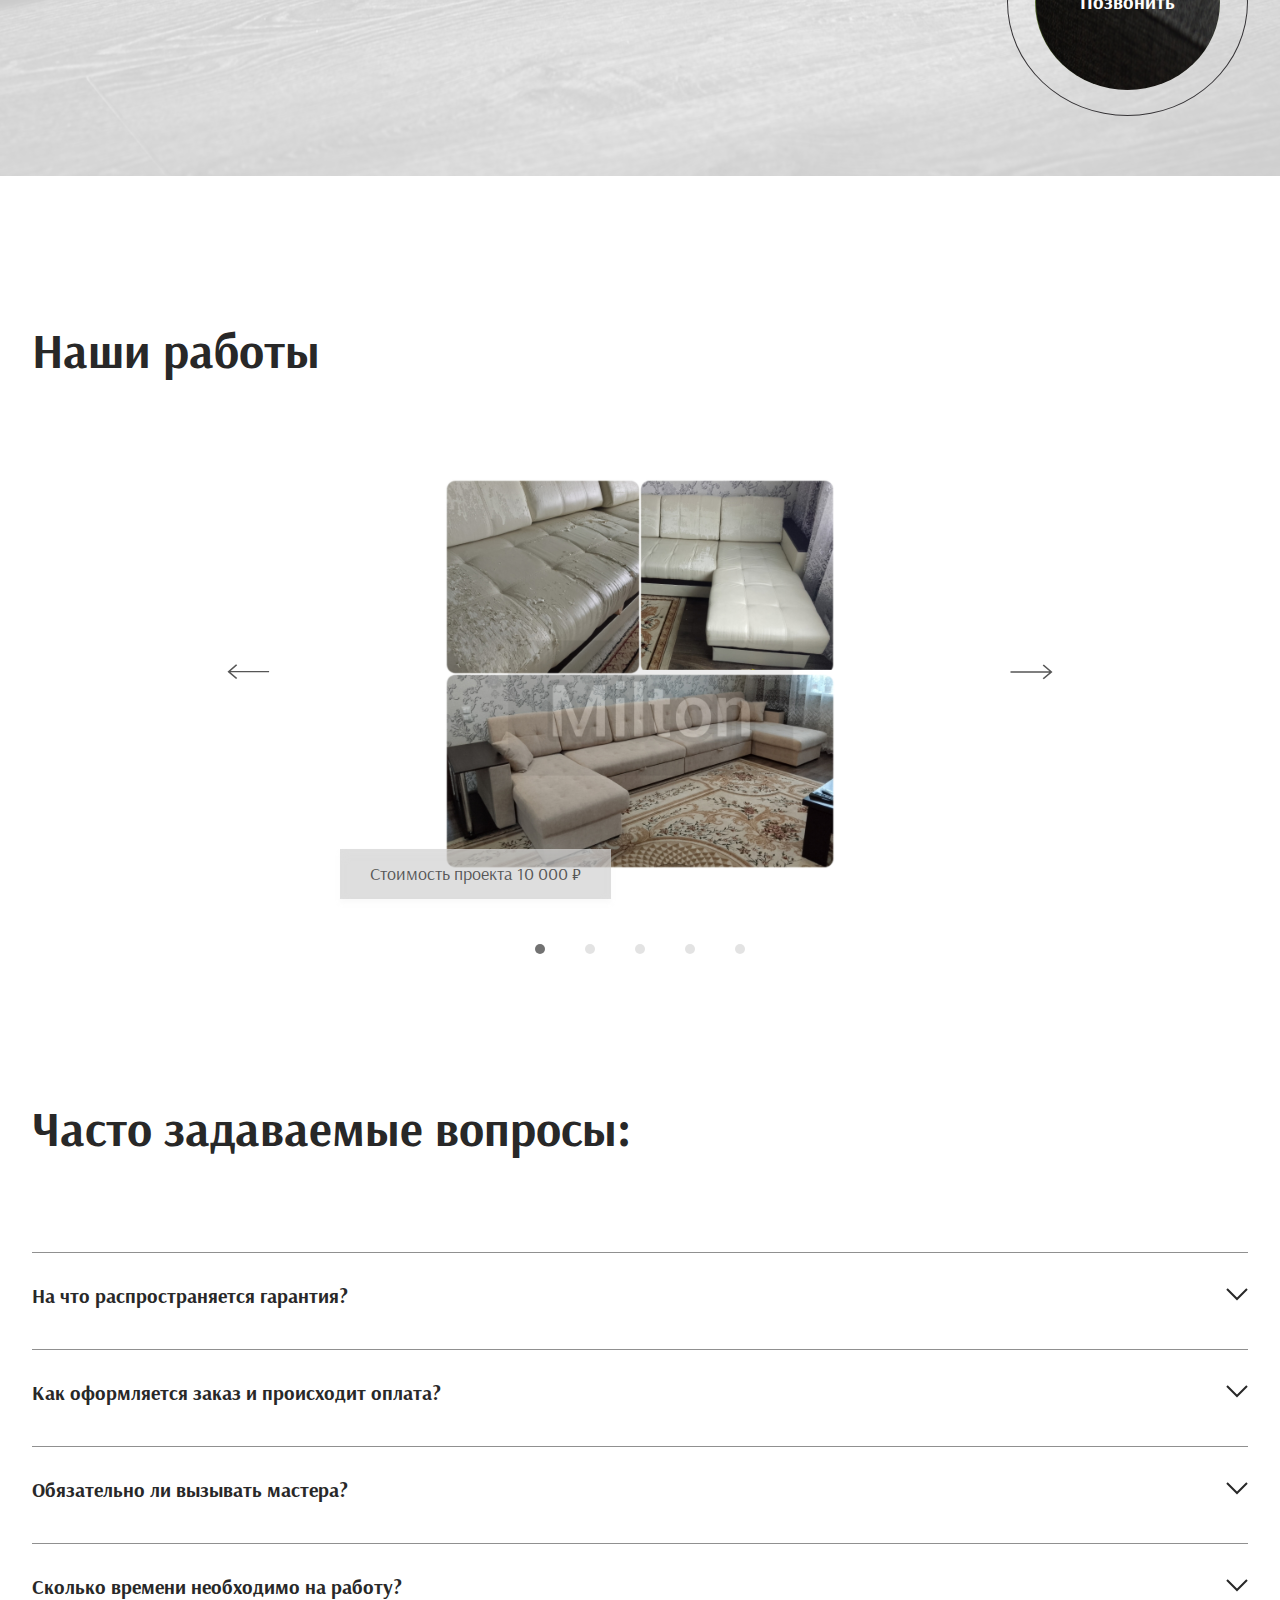
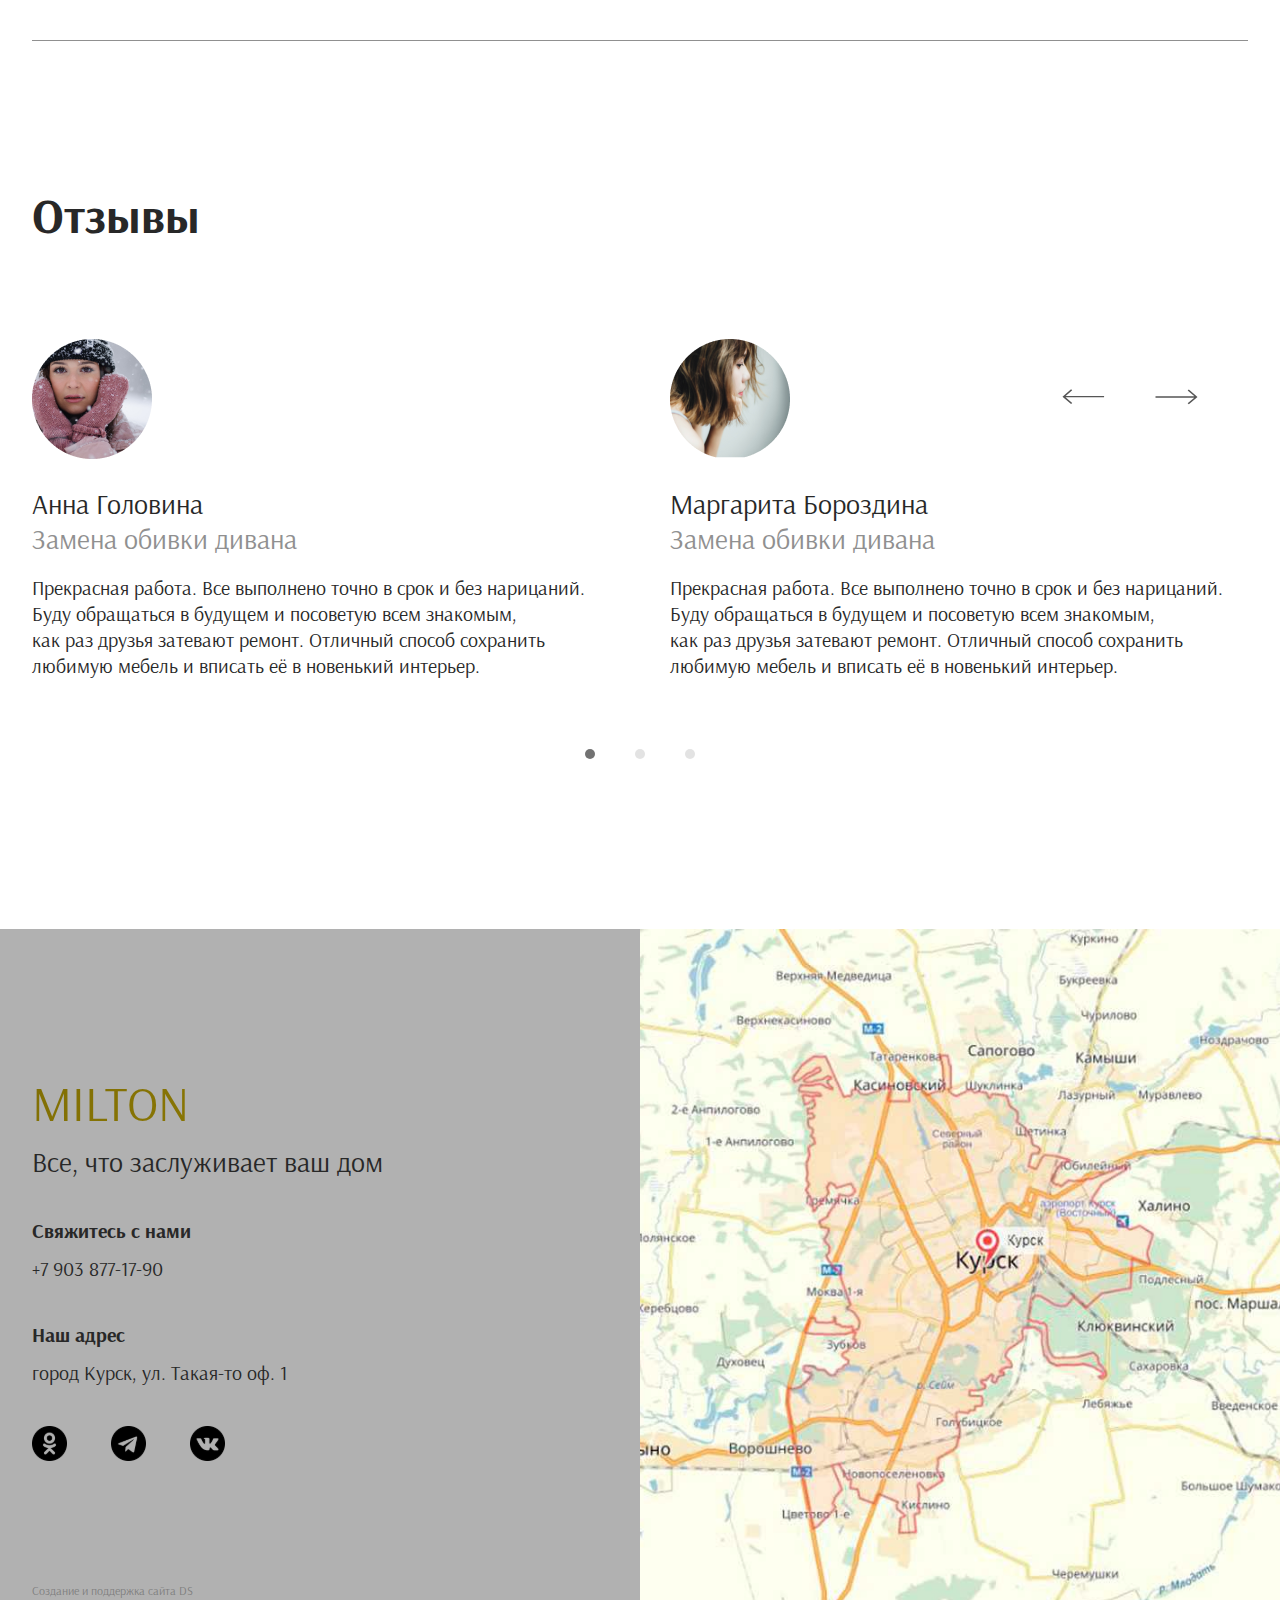
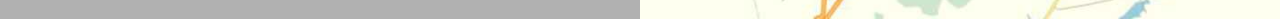
==== commit 83f75147: "Add files via upload" ====
--- a/index.html
+++ b/index.html
@@ -3,488 +3,641 @@
 
 <head>
     <meta charset="UTF-8">
-    <meta name="viewport" content="width=device-width, initial-scale=1.0">
-    <title>Document</title>
-    <link rel="stylesheet" href="css/style.css">
-    <link rel="stylesheet" media="screen and (max-width:1220px)" href="css/style1024-1200.css">
-    <link rel="stylesheet" media="screen and (max-width:1024px)" href="css/style640-1024.css">
-    <link rel="stylesheet" media="screen and (max-width:640px)" href="css/style480-640.css">
-    <link rel="stylesheet" media="screen and (max-width:480px)" href="css/style320-480.css">
+    <title>Каретная стяжка MILTON</title>
+    <link rel="stylesheet" href="assets/style.css">
+    <link rel="stylesheet" media="screen and (max-width:1600px)" href="assets/style1600.css">
+    <link rel="stylesheet" media="screen and (max-width:1000px)" href="assets/style1000.css">
+    <link rel="stylesheet" media="screen and (max-width:770px)" href="assets/style770.css">
+    <link rel="stylesheet" media="screen and (max-width:480px)" href="assets/style480.css">
+    <link rel="stylesheet" media="screen and (max-width:360px)" href="assets/style360.css">
+    <link href="https://fonts.googleapis.com/css2?family=Arsenal:ital,wght@0,400;0,700;1,400;1,700&display=swap" rel="stylesheet">
 </head>
 
 <body>
-
-    <a href="#firstScreen">
-        <div id="arrayTop"><img src="img/but/Array.svg" alt=""></div>
+    <a name="top"></a>
+    <a href="#top" id="arrayTop">
+        <svg xmlns="http://www.w3.org/2000/svg" width="18" height="23" viewBox="0 0 18 23" fill="none">
+            <path d="M9 1L1 11.4762M9 1L17 11.4762M9 1V23" stroke="#3E3D3D" stroke-width="0.5" />
+        </svg>
     </a>
-    <span class="hint text16px" id="hint"><span id="phoneHint" style="display: none">Заказать звонок</span><span id="chatbotHint">Виртуальный помощник</span>
-    </span>
-    <div class="chatbot cursor" id="buttonChatbot"><img src="img/but/chatbot.svg" id="chatbot" alt=""><img src="img/but/phone.svg" style="display: none" alt="" id="phone"><span class="flare"></span></div>
-
-    <!--    заказать замер -->
-    <div class="orderMeasurement_window" id="orderMeasurementWindow" style="display: none;">
-        <img class="cursor" src="img/OrderMeasurement/Close.svg" id="orderMeasurementClose" alt="">
-        <p class="orderMeasurement_title text16px">заказать замер</p>
-        <form action="#" method="post">
-            <input type="text" name="nameOrderMeasurement" placeholder="Имя"><br>
-            <input type="text" name="phoneOrderMeasurement" placeholder="Телефон"><br>
-            <div class="orderMeasurement_personalData personalData cursor"><input type="checkbox" id="orderMeasurementPersonalData" name="orderMeasurementPersonalData" checked required><span><img src="img/OrderMeasurement/checked.svg" alt=""></span><label for="orderMeasurementPersonalData">Даю согласие на обработку <a href="#">Персональных данных</a></label></div>
-            <input class="cursor" type="button" value="Отправить">
-        </form>
-    </div>
-
-
-    <!--    заказать звонок -->
-    <div class="orderMeasurement_window" id="orderCallWindow" style="display: none">
-        <img class="cursor" src="img/OrderMeasurement/Close.svg" id="orderCallClose" alt="">
-        <p class="orderMeasurement_title text16px">заказать звонок</p>
-        <form action="#" method="post">
-            <input type="text" name="nameCallMeasurement" placeholder="Имя"><br>
-            <input type="text" name="phoneCallMeasurement" placeholder="Телефон"><br>
-            <div class="orderMeasurement_personalData personalData cursor"><input type="checkbox" id="orderCallPersonalData" name="orderMeasurementPersonalData" checked required><span><img src="img/OrderMeasurement/checked.svg" alt=""></span><label for="orderCallPersonalData">Даю согласие на обработку <a href="#">Персональных данных</a></label></div>
-            <input class="cursor" type="button" value="Отправить">
-        </form>
-    </div>
-
-    <!--   Menu-->
-    <nav class="menu">
-        <div class="wrapper menu_content">
-            <div class="menu_logo">
-                <a href="index.html"><img class="menu_logo" src="img/menu/logo.svg" alt=""></a>
-                <img class="cursor" src="img/menu/phone.svg" alt="">
-                <img class="cursor mobile_none" src="img/menu/search.svg" alt="" id="searchImg">
-                <form action="#" method="get" class="menu_search" id="search" style="display: none;">
-                    <input type="text" placeholder="Поиск" class="search text_button">
-                    <button class="button_search cursor"><img src="img/menu/buttonSearch.svg" alt=""></button>
-                </form>
-            </div>
-            <div class="menu_link">
-                <a href="catalog.html">Каталог</a>
-                <a href="portfolio.html">Портфолио</a>
-                <a href="stoks.html">Акции</a>
-                <img class="cursor" src="img/menu/unwrap.svg" alt="" id="menuUnwrap">
-                <div class="menu_expanded" id="menuExpanded" style="display: none">
-                    <a href="index.html">Главная</a>
-                    <a href="reviews.html">Отзывы</a>
-                    <a href="#contacts">Контакты</a>
-                    <img class="cursor" src="img/menu/rollUp.svg" id="menuRollUp" alt="">
-                </div>
-            </div>
-            <div class="menu_button">
-                <a class="text_button" href="#calculateCost">Расчитать цену</a>
-                <button class="text_button cursor" id="orderMeasurementMenu">Заказать замер</button>
-            </div>
-            <div class="menu_burger cursor" id="menuBurger"><img src="img/menu/burger.svg" alt=""></div>
-        </div>
-    </nav>
-
-    <div class="menu_tablet" id="menuTablet">
-        <div class="menu_tablet__left">
-            <div class="menu_button">
-                <a class="text_button" href="#calculateCost">Расчитать цену</a>
-                <button class="text_button cursor" id="orderMeasurementMenuTablet">Заказать замер</button>
-            </div>
-            <form action="#" method="get" class="menu_search" id="searchMenuTablet">
-                <input type="text" placeholder="Поиск" class="search text_button">
-                <button class="button_search cursor"><img src="img/menu/buttonSearch.svg" alt=""></button>
-            </form>
-        </div>
-        <div class="menu_tablet__right">
-            <div class="menu_link">
-                <img src="img/FotoWindow/Close.svg" class="cursor" id="menuTabletClose" alt="">
-                <a href="catalog.html">Каталог</a>
-                <a href="portfolio.html">Портфолио</a>
-                <a href="stoks.html">Акции</a>
-                <a href="index.html">Главная</a>
-                <a href="reviews.html">Отзывы</a>
-                <a href="#contacts" id="contactMenuBurger">Контакты</a>
-            </div>
-        </div>
-    </div>
-
-
-    <div class="link"><a name="firstScreen"></a></div>
-
-    <!--    First Screen-->
-
+
+
+    <div class="stock">
+        <div class="stock_wrapper">
+            <p class="stock_name text20">акция</p>
+            <p class="stock_text mobile_none text20">15% скидка + набор чистящих средств для мебели в подарок при повторном заказе</p>
+            <p class="stock_text mobile_block text20">15% скидка + подарок при повторном заказе</p>
+            <p class="stock_name text20">акция</p>
+        </div>
+    </div>
+
+    <div class="menu">
+        <div class="menu_content wrapper">
+            <p class="title logo animation">MILTON</p>
+            <div class="menu_link tablet_none">
+                <a href="#top">Главная</a>
+                <a href="#port">Портфолио</a>
+                <a href="#about">О нас</a>
+                <a href="#reviews">Отзывы</a>
+                <a href="#contact">Контакты</a>
+            </div>
+            <a href="#" class="menu_phone tablet_none">+7 903 877-17-90</a>
+            <div class="burger tablet_block cursor" id="burger">
+                <svg xmlns="http://www.w3.org/2000/svg" width="28" height="28" viewBox="0 0 28 28" fill="none">
+                    <path d="M24 9H4V8H24V9Z" fill="white" />
+                    <path d="M24 15H4V14H24V15Z" fill="white" />
+                    <path d="M4 21H24V20H4V21Z" fill="white" />
+                </svg>
+            </div>
+        </div>
+
+    </div>
+
+    <div class="menu_burger" id="menuBurger">
+        <div id="menuEnd" class="cursor">
+            <svg xmlns="http://www.w3.org/2000/svg" width="21" height="14" viewBox="0 0 21 14" fill="none">
+                <path d="M1 1L20 13" stroke="white" />
+                <path d="M20 1L1 13" stroke="white" />
+            </svg>
+        </div>
+         <a href="#top" id="link1">Главная</a>
+         <a href="#port" id="link2">Портфолио</a>
+         <a href="#about" id="link3">О нас</a>
+         <a href="#reviews" id="link4">Отзывы</a>
+         <a href="#contact" id="link5">Контакты</a>
+         <div class="burger_phone">
+         <div class="burger_svg">
+             <svg xmlns="http://www.w3.org/2000/svg" xmlns:xlink="http://www.w3.org/1999/xlink" width="22" height="23" viewBox="0 0 22 23" fill="none">
+<rect y="0.5" width="21.443" height="22" fill="url(#pattern0)"/>
+<defs>
+<pattern id="pattern0" patternContentUnits="objectBoundingBox" width="1" height="1">
+<use xlink:href="#image0_203_150" transform="matrix(0.00200386 0 0 0.00195312 -0.012987 0)"/>
+</pattern>
+<image id="image0_203_150" width="512" height="512" xlink:href="[data-uri]"/>
+</defs>
+</svg>
+         </div>
+         <a href="#" class="menu_phone">+7 903 877-17-90</a>
+        </div>
+    </div>
     <div class="firstScreen">
-        <div class="breadCrumbs" id="breadCrumbsFirstScreen">
-            <div class="crumb crumb_active"></div>
-            <div class="crumb"></div>
-            <div class="crumb"></div>
-        </div>
-
-        <div class="firstScreen_content wrapper firstScreen_content__first" id="firstScreenFirst" style="display: none;">
-            <div class="firstScreen_content__wrapper">
-                <div class="specialOffer_header">
-                    <p class="specialOffer_text firstScreen_text text16px mobile320_none">при покупке кухни и техники мойка + смеситель в подарок!</p>
-                    <p class="title firstScreen_title specialOffer_title">Специальное<br> предложение</p>
-                </div>
-
-                <a href="#catalog" class="specialOffer_link specialOffer_link__catalog"><img src="img/firstScreen/line.svg" class="specialOffer_line" alt=""><span class="text16px">Перейти в каталог</span><img src="img/firstScreen/array.svg" class="specialOffer_array" alt=""></a>
-
-                <p class="specialOffer_text firstScreen_text text16px mobile320_block">при покупке кухни и техники мойка + смеситель в подарок!</p>
-
-                <div class="specialOffer_footer">
-                    <div class="specialOffer_foto"><img src="img/firstScreen/foto1.png" alt=""></div>
-                    <p class="durationPromotion text16px">Акция действует по 31 декабря 2022 года</p>
-                </div>
-            </div>
-
-        </div>
-
-        <div class="firstScreen_content wrapper firstScreen_content__second" id="firstScreenSecond" style="display: none">
-            <div class="warranty">
-                <p class="warranty_title title">Гарантия до 5 лет на вашу новую кухню</p>
-                <div class="warranty_calculatePrice"><a href="#calculateCost" class="calculatePrice text_button">Расчитать цену</a></div>
-            </div>
-            <div class="warranty_foto"><img src="img/firstScreen/foto2.png" alt=""></div>
-        </div>
-
-        <div class="firstScreen_content wrapper firstScreen_content__third" id="firstScreenThird" style="display: none">
-            <div class="maxima">
-                <div class="maxima_content">
-                    <p class="maxima_title title">Maxima</p>
-                    <p class="maxima_text firstScreen_text">умные решения для оптимальной организации пространства на вашей кухне</p>
-                    <button class="orderMeasurement text16px cursor" id="orderMeasurementFirstScreen">Заказать замер</button>
-                </div>
-                <div class="maxima_foto"><img src="img/firstScreen/foto3.png" alt=""></div>
-
-
-            </div>
-        </div>
-
-    </div>
-
-    <!--    Numbers-->
-
-    <div class="numbers">
-        <div class="wrapper numbers_content">
-            <div class="number">
-                <p class="text"><span>1997</span>год</p>
-                <p class="text">основания предприятия в Республике Беларусь</p>
-            </div>
-
-            <div class="number">
-                <p class="text"><span>25</span>лет</p>
-                <p class="text">компания является ведущей на рынке</p>
-            </div>
-
-            <div class="number">
-
-                <p class="text"><span>2000</span></p>
-                <p class="text">профессионалов вовлечены в производственный процесс</p>
-            </div>
-        </div>
-    </div>
-
-    <!--calculateCost-->
-
-    <div class="link"><a name="calculateCost"></a></div>
-    <div class="calculateCost">
-        <div class="calculateCost_content">
-            <h2 class="calculateCost_title title" id="calculateCostTitle">Рассчитать стоимость<br>будущего проекта</h2>
-            <form action="#">
-                <div class="calculateCost_parameters" id="calculateCostParameters">
-                    <div class="kitchenStyle">
-                        <p class="parameters_title firstScreen_text">Стиль кухни</p>
-                        <select class="text_input" name="kitchenStyle" id="kitchenStyle">
-                            <option value="classic">Классика</option>
-                            <option value="modern">Современный</option>
-                        </select>
-                        <div class="select_array" id="kitchenStyleArray"><svg xmlns="http://www.w3.org/2000/svg" width="17" height="13" viewBox="0 0 17 13" fill="none">
-                                <path d="M8.5 12.0481L16.7272 0.83424L0.272758 0.83424L8.5 12.0481Z" fill="white" />
-                            </svg></div>
-                    </div>
-                    <div class="kitchenLocation">
-                        <p class="parameters_title firstScreen_text">Расположение кухни</p>
-                        <select class="text_input" name="kitchenLocation" id="kitchenLocation">
-                            <option value="corner">Угловая</option>
-                            <option value="linear">Линейная</option>
-                            <option value="u-shaped">П-образная</option>
-                        </select>
-                         <div class="select_array" id="kitchenLocationArray"><svg xmlns="http://www.w3.org/2000/svg" width="17" height="13" viewBox="0 0 17 13" fill="none">
-                                <path d="M8.5 12.0481L16.7272 0.83424L0.272758 0.83424L8.5 12.0481Z" fill="white" />
-                            </svg></div>
-                    </div>
-                    <div class="kitchenLocation">
-                        <p class="parameters_title firstScreen_text">Примерный бюджет</p>
-                        <select class="text_input" name="kitchenBudget" id="kitchenBudget">
-                            <option value="budget1">до 120 тысяч рублей</option>
-                            <option value="budget2">120 - 200 тысяч рублей</option>
-                            <option value="budget3">200 - 400 тысяч рублей</option>
-                            <option value="budget4">от 400 тысяч рублей</option>
-                        </select>
-                         <div class="select_array" id="kitchenBudgetArray"><svg xmlns="http://www.w3.org/2000/svg" width="17" height="13" viewBox="0 0 17 13" fill="none">
-                                <path d="M8.5 12.0481L16.7272 0.83424L0.272758 0.83424L8.5 12.0481Z" fill="white" />
-                            </svg></div>
-                    </div>
-                </div>
-                <p class="parameters_title parameters_title__second firstScreen_text mobile_none" id="parametersTitleSecond">дополнительная информация о вашей идее</p>
-                <div class="info_kitchen mobile_none" id="infoKitchenBorder"><textarea class="text_input" name="infoKitchen" id="infoKitchen" placeholder="Введите текст"></textarea></div>
-                <div class="calculateCost_send" id="calculateCostSend">
-                    <div class="calculateCost_phone">
-                        <p class="parameters_title parameters_title__tird firstScreen_text phone_title">оставьтe номер телефона и мы предоставим расчет<br>стоимости вашего проекта</p>
-                        <input type="phone" placeholder="8 900 000 00 00">
-                        <div class="calculateCost_personalData personalData cursor"><input type="checkbox" id="calculateCostPersonalData" name="calculateCostPersonalData" checked required><span><img src="img/CalculCost/checket.svg" alt=""></span><label for="calculateCostPersonalData">Даю согласие на обработку <a href="#">Персональных данных</a></label></div>
-                    </div>
-
-                    <div class="calculateCost_button">
-                        <input type="button" class="text16px cursor" value="Расчитать стоимость">
-                    </div>
-                </div>
-                <div class="array_mobile cursor"><img src="img/style480/buttonArray.svg" alt="" id="arrayMobileFirst"></div>
-                <div class="array_mobile cursor" style="display: none" id="arrayMobileSecond"><img src="img/style480/arrayBack.svg" id="arrayBackMobileFirstImg" alt=""><img src="img/style480/buttonArray.svg" id="arrayMobileSecondImg" alt=""></div>
-                <div class="array_mobile cursor" style="display: none" id="arrayMobileFree"><img src="img/style480/arrayBack.svg" id="arrayBackMobileSecondImg" alt=""><img src="img/style480/arrayFirst.svg" id="arrayBackFirstMobileImg" alt=""></div>
-            </form>
-        </div>
-    </div>
-
-    <!--Advantages-->
-
-    <div class="advantages">
-        <div class="wrapper advantages_content">
-            <h2 class="title advantages_title">Наши преимущества</h2>
-            <div class="advantages_tablet__foto"><img src="img/style640/foto.png" alt=""></div>
-            <div class="advantages_text">
-                <div class="line"></div>
-                <div>
-                    <img src="img/Advantages/icons1.svg" alt="">
-                    <p class="text">Мы заботимся о вашем здоровье и используем экологически чистые материалы</p>
-                </div>
-                <div>
-                    <img src="img/Advantages/icons2.svg" alt="">
-                    <p class="text">Мы уверены в качестве и даем расширенную гарантию до 5 лет по договору</p>
-                </div>
-                <div>
-                    <img src="img/Advantages/icons3.svg" alt="">
-                    <p class="text">Мы изготавливаем мебель на высокоточном дорогостоящем оборудовании</p>
-                </div>
-                <div>
-                    <img src="img/Advantages/icons4.svg" alt="">
-                    <p class="text">Мы используем качественные европейские комплектующие </p>
-                </div>
-
-            </div>
-
-            <div class="advantages_foto">
-                <img src="img/Advantages/foto.png" alt="">
-            </div>
-
-        </div>
-    </div>
-
-    <!--Salon-->
-    <div class="salon">
+        <div class="firstScreen_header wrapper">
+
+            <div class="firstScreen_info">
+                <p class="firstScreen_title title">Перетяжка и ремонт мебели в Курске и области</p>
+                <div class="firstScreen_contact">
+                    <p class="text28">Отправьте нам фото вашей мебели в WhatsApp и узнайте стоимость работы</p>
+                    <a href="#">
+                        <div class=" tablet_none comp_fz"><span class="text20 animation">Отправить фото</span></div>
+                        <div class="tablet_block"><span class="text20">Отправить фото</span></div><svg xmlns="http://www.w3.org/2000/svg" width="54" height="8" viewBox="0 0 54 8" fill="none">
+                            <path d="M53.3536 4.35355C53.5488 4.15829 53.5488 3.84171 53.3536 3.64645L50.1716 0.464466C49.9763 0.269204 49.6597 0.269204 49.4645 0.464466C49.2692 0.659728 49.2692 0.976311 49.4645 1.17157L52.2929 4L49.4645 6.82843C49.2692 7.02369 49.2692 7.34027 49.4645 7.53553C49.6597 7.7308 49.9763 7.7308 50.1716 7.53553L53.3536 4.35355ZM0 4.5H53V3.5H0V4.5Z" fill="#7F7435" />
+                        </svg>
+                    </a>
+                </div>
+            </div>
+
+            <div class="tablet_none firstScreen_numbers">
+
+                <div class="tablet_none numbers numbers_warranty">
+                    <div class="phone">
+                        <div class="phone_center">
+                            <p class="text20">Позвонить</p>
+                        </div>
+                    </div>
+                    <p class="warranty_text text20">Мы предоставляем письменные гарантии на все виды работ</p>
+                    <div class="warranty_num">
+                        <p class="title">1,5</p>
+                        <p class="text28">года</p>
+                    </div>
+                </div>
+
+                <div class="tablet_none numbers numbers_deadlines">
+                    <p class="warranty_text text20 white">Время изготовления вашего заказа в нашей фирме составит</p>
+                    <div class="warranty_num">
+                        <p class="text28 before white">до</p>
+                        <p class="title white">10</p>
+                        <p class="text28 white">дней</p>
+                    </div>
+                </div>
+
+            </div>
+
+            <div class="firstScreen_numbers__tablet tablet_block">
+                <div class="numbers_tablet tablet_num1">
+                    <div class="numbers_tablet__header">
+                        <span class="text28 white">до</span>
+                        <svg xmlns="http://www.w3.org/2000/svg" width="41" height="33" viewBox="0 0 41 33" fill="none">
+                            <path d="M6.976 32V3.584L1.216 6.8L0.4 4.928L7.552 0.799998H10.432V32H6.976ZM29.2068 32.48C25.6228 32.48 22.9188 31.088 21.0948 28.304C19.3028 25.488 18.4068 21.536 18.4068 16.448C18.4068 11.36 19.3028 7.408 21.0948 4.592C22.9188 1.776 25.6228 0.367998 29.2068 0.367998C32.7908 0.367998 35.4788 1.776 37.2708 4.592C39.0948 7.408 40.0068 11.36 40.0068 16.448C40.0068 21.536 39.0948 25.488 37.2708 28.304C35.4788 31.088 32.7908 32.48 29.2068 32.48ZM29.2068 30.272C31.5748 30.272 33.3188 29.168 34.4388 26.96C35.5908 24.72 36.1668 21.216 36.1668 16.448C36.1668 11.68 35.5908 8.176 34.4388 5.936C33.2868 3.696 31.5428 2.576 29.2068 2.576C26.8388 2.576 25.0788 3.696 23.9268 5.936C22.8068 8.176 22.2468 11.68 22.2468 16.448C22.2468 21.248 22.8068 24.752 23.9268 26.96C25.0788 29.168 26.8388 30.272 29.2068 30.272Z" fill="url(#paint0_linear_64_210)" />
+                            <defs>
+                                <linearGradient id="paint0_linear_64_210" x1="-2" y1="-16" x2="61.1432" y2="25.1804" gradientUnits="userSpaceOnUse">
+                                    <stop offset="0.307292" stop-color="#FFDB01" />
+                                    <stop offset="0.953125" stop-color="#282828" stop-opacity="0.95" />
+                                    <stop offset="1" stop-color="#0D0C0C" stop-opacity="0.95" />
+                                </linearGradient>
+                            </defs>
+                        </svg>
+                        <span class="text28 white">дней</span>
+                    </div>
+                    <p class="numbers_tablet__footer">Время изготовления</p>
+                </div>
+                <div class="numbers_tablet tablet_num2">
+                    <div class="numbers_tablet__header">
+                        <svg xmlns="http://www.w3.org/2000/svg" width="47" height="40" viewBox="0 0 47 40" fill="none">
+                            <path d="M6.976 31.5V3.084L1.216 6.3L0.4 4.428L7.552 0.299998H10.432V31.5H6.976ZM17.8788 38.172C18.8708 37.244 19.6708 36.06 20.2788 34.62C20.8868 33.212 21.1748 31.916 21.1428 30.732H20.9988C20.4868 30.732 20.0228 30.556 19.6068 30.204C19.2228 29.82 19.0308 29.324 19.0308 28.716C19.0308 28.14 19.2228 27.644 19.6068 27.228C19.9588 26.908 20.4068 26.748 20.9508 26.748C21.5268 26.748 21.9908 26.908 22.3428 27.228L22.5828 27.564C22.9348 28.076 23.1108 28.844 23.1108 29.868C23.1108 31.404 22.7108 33.1 21.9108 34.956C21.1108 36.812 20.1028 38.236 18.8867 39.228L17.8788 38.172ZM35.7149 31.98C34.0829 31.98 32.6749 31.74 31.4909 31.26C30.3389 30.748 29.4269 30.204 28.7549 29.628C28.1149 29.052 27.7949 28.716 27.7949 28.62L29.0429 26.844C29.0429 26.908 29.3149 27.196 29.8589 27.708C30.4349 28.188 31.2029 28.636 32.1629 29.052C33.1229 29.468 34.2429 29.676 35.5229 29.676C37.8589 29.676 39.6989 28.988 41.0429 27.612C42.3869 26.204 43.0589 24.236 43.0589 21.708C43.0589 19.468 42.4509 17.692 41.2349 16.38C40.0189 15.068 38.4029 14.412 36.3869 14.412C35.3949 14.412 34.5149 14.572 33.7469 14.892C33.0109 15.18 32.5149 15.468 32.2589 15.756L32.2109 15.9L30.7709 15.708L32.2109 0.299998H45.2669L45.1229 3.66H34.0349L33.2189 13.02C34.3389 12.604 35.4909 12.396 36.6749 12.396C39.6829 12.396 42.0989 13.228 43.9229 14.892C45.7789 16.556 46.7069 18.812 46.7069 21.66C46.7069 23.772 46.2109 25.612 45.2189 27.18C44.2269 28.748 42.8989 29.948 41.2349 30.78C39.5709 31.58 37.7309 31.98 35.7149 31.98Z" fill="url(#paint0_linear_64_216)" />
+                            <defs>
+                                <linearGradient id="paint0_linear_64_216" x1="-2" y1="-10.5" x2="48.9994" y2="50.7441" gradientUnits="userSpaceOnUse">
+                                    <stop stop-color="#FFDB01" />
+                                    <stop offset="0.395833" stop-color="#EACA0C" />
+                                    <stop offset="1" stop-color="#0E197D" />
+                                </linearGradient>
+                            </defs>
+                        </svg>
+                        <span class="text28 white">года</span>
+                    </div>
+                    <p class="numbers_tablet__footer">Гарантия на работы</p>
+                </div>
+                <div class="phone phone_tablet tg">
+                    <div class="phone_center">
+                        <p class="text20 white">Позвонить</p>
+                    </div>
+                </div>
+            </div>
+
+            <div class="phone phone_tablet phone_tv ">
+                <div class="phone_center ">
+                    <p class="text20 mobile_none">Позвонить</p>
+                    <div class="mobile_block">
+                        <svg xmlns="http://www.w3.org/2000/svg" xmlns:xlink="http://www.w3.org/1999/xlink" width="38" height="39" viewBox="0 0 38 39" fill="none">
+                            <rect x="0.363281" y="0.80542" width="36.8182" height="37.4763" fill="url(#pattern0)" />
+                            <defs>
+                                <pattern id="pattern0" patternContentUnits="objectBoundingBox" width="1" height="1">
+                                    <use xlink:href="#image0_103_158" transform="matrix(0.00198804 0 0 0.00195312 -0.00893799 0)" />
+                                </pattern>
+                                <image id="image0_103_158" width="512" height="512" xlink:href="[data-uri]" />
+                            </defs>
+                        </svg>
+                    </div>
+                </div>
+            </div>
+        </div>
+        <a name="about"></a>
+        <div class="firstScreen_footer mobile_none">
+            <div class="advantages block_one">
+                <div class="wrapper advantages_block">
+                    <div class="advantages_header">
+                        <p class="title text_bold advantages_title">Почему вам стоит выбрать именно нас</p>
+
+                        <div class="advantages_content">
+                            <div class="advantages_info">
+                                <p class="advantages_info__title text28 text_bold">Опыт</p>
+                                <p class="advantages_text text20">Наша фирма существует уже больше 20 лет, а опыт наших мастеров составляет более 7 лет.</p>
+                            </div>
+
+
+
+                            <div class="advantages_info">
+                                <p class="advantages_info__title text28 text_bold">Собственная мастерская</p>
+                                <p class="advantages_text text20">Используем профессиональные инструменты и работаем с вывозом в цех или в вашем помещении.</p>
+                            </div>
+
+
+
+                            <div class="advantages_info">
+                                <p class="advantages_info__title text28 text_bold">Ткани</p>
+                                <p class="advantages_text text20">Предлагаем более 1000 видов тканей. Вам не придётся ждать идеальный оттенок, 98% тканей в наличии!</p>
+                            </div>
+
+
+
+                            <div class="advantages_info">
+                                <p class="advantages_info__title text28 text_bold">Гарантии</p>
+                                <p class="advantages_text text20">Составляем письменный договор и даём гарантию 18 месяцев на все виды работ, произведённых по договору.</p>
+                            </div>
+
+
+                            <div class="advantages_info">
+                                <p class="advantages_info__title text28 text_bold">Сроки</p>
+                                <p class="advantages_text text20">Время выполнения вашего заказа составит до 10 календарных дней, в зависимости от объёмов работ.</p>
+                            </div>
+
+
+                            <div class="advantages_info">
+                                <p class="advantages_info__title text28 text_bold">Берём заказы из области</p>
+                                <p class="advantages_text text20">Совершаем вывоз не только в Курске, а ещё работаем с заказами из области.</p>
+                            </div>
+                        </div>
+
+                    </div>
+                    <div class="advantages_phone">
+                        <div class="advantages_phone_border">
+                            <div class="advantages_phone_center">
+                                <p class="text20 text_bold" style="color:#FDFDFD">Позвонить</p>
+                            </div>
+                        </div>
+                    </div>
+                </div>
+            </div>
+
+        </div>
+    </div>
+
+    <div class="firstScreen_footer mobile_block">
+        <div class="advantages block">
+            <div class="wrapper advantages_block">
+                <div class="advantages_header">
+                    <p class="title text_bold advantages_title">Почему вам стоит выбрать именно нас</p>
+
+                    <div class="advantages_content">
+                        <div class="advantages_info">
+                            <p class="advantages_info__title text28 text_bold">Опыт</p>
+                            <p class="advantages_text text20">Наша фирма существует уже больше 20 лет, а опыт наших мастеров составляет более 7 лет.</p>
+                        </div>
+
+
+
+                        <div class="advantages_info">
+                            <p class="advantages_info__title text28 text_bold">Собственная мастерская</p>
+                            <p class="advantages_text text20">Используем профессиональные инструменты и работаем с вывозом в цех или в вашем помещении.</p>
+                        </div>
+
+
+
+                        <div class="advantages_info">
+                            <p class="advantages_info__title text28 text_bold">Ткани</p>
+                            <p class="advantages_text text20">Предлагаем более 1000 видов тканей. Вам не придётся ждать идеальный оттенок, 98% тканей в наличии!</p>
+                        </div>
+
+
+
+                        <div class="advantages_info">
+                            <p class="advantages_info__title text28 text_bold">Гарантии</p>
+                            <p class="advantages_text text20">Составляем письменный договор и даём гарантию 18 месяцев на все виды работ, произведённых по договору.</p>
+                        </div>
+
+
+                        <div class="advantages_info">
+                            <p class="advantages_info__title text28 text_bold">Сроки</p>
+                            <p class="advantages_text text20">Время выполнения вашего заказа составит до 10 календарных дней, в зависимости от объёмов работ.</p>
+                        </div>
+
+
+                        <div class="advantages_info">
+                            <p class="advantages_info__title text28 text_bold">Берём заказы из области</p>
+                            <p class="advantages_text text20">Совершаем вывоз не только в Курске, а ещё работаем с заказами из области.</p>
+                        </div>
+                    </div>
+
+                </div>
+                <div class="advantages_phone">
+                    <div class="advantages_phone_border">
+                        <div class="advantages_phone_center">
+                            <svg xmlns="http://www.w3.org/2000/svg" xmlns:xlink="http://www.w3.org/1999/xlink" width="38" height="39" viewBox="0 0 38 39" fill="none">
+                                <rect x="0.363281" y="0.80542" width="36.8182" height="37.4763" fill="url(#pattern0)" />
+                                <defs>
+                                    <pattern id="pattern0" patternContentUnits="objectBoundingBox" width="1" height="1">
+                                        <use xlink:href="#image0_103_158" transform="matrix(0.00198804 0 0 0.00195312 -0.00893799 0)" />
+                                    </pattern>
+                                    <image id="image0_103_158" width="512" height="512" xlink:href="[data-uri]" />
+                                </defs>
+                            </svg>
+                        </div>
+                    </div>
+                </div>
+            </div>
+        </div>
+
+    </div>
+    <a name="port"></a>
+    <div class="works block">
         <div class="wrapper">
-            <div class="salon_title">
-                <div class="salon_title__foto"><img src="img/Salon/foto1.png" alt=""></div>
-                <h2 class="title">салон фабрики «Зов» в городе курск</h2>
-            </div>
-            <div class="salon_content">
-                <div class="salon_text">
-                    <p class="text">Наш просторный салон располагается в самом центре города Курск и его сотрудники всегда рады своим новым и постоянным клиентам.</p>
-                    <a href="#" class="text16px">Посетить салон виртуально</a>
-                </div>
-                <div class="salon_content__foto"><img src="img/Salon/foto2.png" alt=""></div>
-            </div>
-        </div>
-    </div>
-
-    <!--Portfolio-->
-    <div class="link"><a name="portfolio"></a></div>
-    <div class="portfolio">
-        <div class="wrapper portfolio_content">
-            <div class="portfolio_name">
-                <h2 class="portfolio_title portfolio_title__computer title" id="portfolioTitle">Портфолио</h2>
-                <h2 class="portfolio_title portfolio_title__tablet title" id="portfolioTitleTablet">Портфолио</h2>
-
-                <div class="portfolio_array"><img class="cursor" src="img/portfolio/arrayTop.svg" id="portTop" alt="" style="display: none"></div>
-
-                <div id="portfolioName">
-
-                </div>
-
-                <div class="portfolio_array"><img class="cursor" src="img/portfolio/arrayBottom.svg" id="portBottom" alt=""></div>
-            </div>
-
-            <div class="portfolio_foto">
-                <div class="portfolio_mainFoto">
-                    <img class="cursor" src="img/portfolio/arrayLeft.svg" id="portfolioMainFotoLeft" alt="">
-                    <div id="portfolioMainFoto"></div>
-                    <img class="cursor" src="img/portfolio/arrayRight.svg" id="portfolioMainForoRight" alt="">
-                </div>
-                <div id="portfolioBreadCrumbs"></div>
-                <div class="portfolio_foto__active">
-                    <img class="cursor" src="img/portfolio/arrayLeft.svg" id="portfolioFotoLeft" alt="" style="display: none;">
-                    <div id="portfolioFoto"></div>
-                    <img class="cursor" src="img/portfolio/arrayRight.svg" id="portfolioForoRight" alt="" style="display: none;">
-                </div>
-
-            </div>
-        </div>
-    </div>
-
-    <!--Catalog-->
-    <div class="link"><a name="catalog"></a></div>
-    <div class="catalog ">
+            <p class="title text_bold title_block">Наши работы</p>
+
+            <div class="works">
+                <div id="worksLeft" class="cursor">
+                    <div class="works_array mobile_none">
+                        <svg xmlns="http://www.w3.org/2000/svg" width="43" height="16" viewBox="0 0 43 16" fill="none">
+                            <path d="M3.49268 8.32705L10.2191 14.1072L9.07205 15.0929L0.468826 7.70004L9.07205 0.307181L10.2191 1.29289L3.6556 6.93304L42.0903 6.93303V8.32704L3.49268 8.32705Z" fill="#565656" />
+                        </svg>
+                    </div>
+                    <div class="works_array mobile_block">
+                        <svg xmlns="http://www.w3.org/2000/svg" width="12" height="17" viewBox="0 0 12 17" fill="none">
+                            <path d="M11 16L1 8.5L11 1" stroke="#565656" />
+                        </svg>
+                    </div>
+                </div>
+                <div class="works_foto" id="worksFoto">
+                    <img src="assets/img/works/1.jpg" alt="" style="display: none;">
+                    <img src="assets/img/works/2.jpg" alt="" style="display: none;">
+                    <img src="assets/img/works/3.jpg" alt="" style="display: none;">
+                    <img src="assets/img/works/4.jpg" alt="" style="display: none;">
+                    <img src="assets/img/works/5.jpg" alt="" style="display: none;">
+                    <div class="works_price">
+                        <p style="display: none;">Стоимость проекта 10 000 ₽</p>
+                        <p style="display: none;">Стоимость проекта 15 000 ₽</p>
+                        <p style="display: none;">Стоимость проекта 20 000 ₽</p>
+                        <p style="display: none;">Стоимость проекта 25 000 ₽</p>
+                        <p style="display: none;">Стоимость проекта 30 000 ₽</p>
+                    </div>
+                </div>
+                <div id="worksRight" class="cursor">
+                    <div class="works_array mobile_none">
+                        <svg xmlns="http://www.w3.org/2000/svg" width="43" height="16" viewBox="0 0 43 16" fill="none">
+                            <path d="M39.4486 7.25554L32.661 1.42284L33.8185 0.428162L42.5 7.88825L33.8185 15.3483L32.661 14.3537L39.2843 8.66222L0.5 8.66223V7.25554L39.4486 7.25554Z" fill="#565656" />
+                        </svg>
+                    </div>
+                    <div class="works_array mobile_block">
+                        <svg xmlns="http://www.w3.org/2000/svg" width="12" height="17" viewBox="0 0 12 17" fill="none">
+                            <path d="M1 16L11 8.5L1 1" stroke="#565656" />
+                        </svg>
+                    </div>
+                </div>
+            </div>
+            <div class="works_breadCrumbs" id="worksBreadCrumbs">
+                <div class="breadCrumbs cursor"></div>
+                <div class="breadCrumbs cursor"></div>
+                <div class="breadCrumbs cursor"></div>
+                <div class="breadCrumbs cursor"></div>
+                <div class="breadCrumbs cursor"></div>
+            </div>
+        </div>
+    </div>
+
+    <div class="questions block" id="questionsAnswer">
         <div class="wrapper">
-            <div class="catalog_content mobile_none">
-                <div class="catalog_categories">
-                    <h2 class="catalog_title title">Каталог</h2>
-                    <p class="catalog_text text cursor" id="kitchens">Кухни</p><br>
-                    <p class="catalog_text text cursor" id="cabinetFurniture">Корпусная мебель</p><br>
-                    <p class="catalog_text text cursor" id="dressingWardrobes">Гардеробные шкафы и системы</p><br>
-                </div>
-                <div id="catalogProduct"></div>
-            </div>
-
-
-            <div class="goToCatalog mobile_none"><a href="catalog.html">
-                    <span class="goToCatalog_text">Посмотреть больше вариантов</span><span class="goToCatalog_svg svg_block"><svg xmlns="http://www.w3.org/2000/svg" width="14" height="9" viewBox="0 0 14 9" fill="none">
-                            <path d="M7 9L13.0622 0L0.937822 0L7 9Z" fill="#424242" />
-                        </svg></span>
-                    <span class="goToCatalog_svg svg_active"><svg xmlns="http://www.w3.org/2000/svg" width="14" height="9" viewBox="0 0 14 9" fill="none">
-                            <path d="M7 9L13.0622 0L0.937822 0L7 9Z" fill="#ffffff" />
-                        </svg></span>
-                </a></div>
-        </div>
-        <div class="wrapper catalog_mobile">
-            <h2 class="catalog_title title">Каталог</h2>
-            <div class="catalog_mobile__element">
-                <div class="catalog_mobile__foto"><img src="img/style480/catalog1.png" alt=""></div>
-                <p class="catalog_mobile__title">Кухни</p>
-                <p class="catalog_mobile__text">Мы создаем свои кухни из премиальных материалов, уделяя внимание деталям. Все это подарит вам чувство надежности и уюта на долгие годы.</p>
-                <a href="catalog.html" class="specialOffer_link specialOffer_link__catalog"><img src="img/firstScreen/line.svg" class="specialOffer_line" alt=""><span>Перейти в каталог</span><img src="img/firstScreen/array.svg" class="specialOffer_array" alt=""></a>
-            </div>
-            <div class="catalog_mobile__element">
-                <div class="catalog_mobile__foto"><img src="img/style480/catalog2.png" alt=""></div>
-                <p class="catalog_mobile__title">корпусная мебель</p>
-                <p class="catalog_mobile__text">Наш широкий выбор корпусной мебели позволит воплотить ваши мечты об идеальном дизайнерском решении в интерьере.</p>
-                <a href="catalog.html" class="specialOffer_link specialOffer_link__catalog"><img src="img/firstScreen/line.svg" class="specialOffer_line" alt=""><span>Перейти в каталог</span><img src="img/firstScreen/array.svg" class="specialOffer_array" alt=""></a>
-            </div>
-            <div class="catalog_mobile__element">
-                <div class="catalog_mobile__foto"><img src="img/style480/catalog3.png" alt=""></div>
-                <p class="catalog_mobile__title">гардеробные шкафы и системы</p>
-                <p class="catalog_mobile__text">Современный дизайн сложно представить без удобной системы для хранения. Поддержать гармонию в вашем интерьере помогут наши эргономичные гардеробные шкафы и системы.</p>
-                <a href="catalog.html" class="specialOffer_link specialOffer_link__catalog"><img src="img/firstScreen/line.svg" class="specialOffer_line" alt=""><span>Перейти в каталог</span><img src="img/firstScreen/array.svg" class="specialOffer_array" alt=""></a>
-            </div>
-        </div>
-    </div>
-
-    <!--Stocks-->
-    <div class="link"><a name="stocks"></a></div>
-    <div class="stocks">
+            <p class="title text_bold title_block">Часто задаваемые вопросы:</p>
+            <div class="questions_content">
+                <div class="questions_answer">
+                    <div class="questions_title cursor">
+                        <div class="questions_text">
+                            <p class="text20 text_bold">На что распространяется гарантия?</p>
+                        </div>
+                        <div class="questions_svg">
+                            <svg xmlns="http://www.w3.org/2000/svg" width="22" height="13" viewBox="0 0 22 13" fill="none">
+                                <path d="M1 1L11 11L21 1" stroke="#282828" stroke-width="2" />
+                            </svg>
+                        </div>
+                    </div>
+                    <div class="answer" style="display: none;">
+                        <p class="text20">Гарантия распространяется на работы, которые были указаны по договору</p>
+                    </div>
+
+                </div>
+
+                <div class="questions_answer">
+                    <div class="questions_title cursor">
+                        <div class="questions_text">
+                            <p class="text20 text_bold">Как оформляется заказ и происходит оплата?</p>
+                        </div>
+                        <div class="questions_svg">
+                            <svg xmlns="http://www.w3.org/2000/svg" width="22" height="13" viewBox="0 0 22 13" fill="none">
+                                <path d="M1 1L11 11L21 1" stroke="#282828" stroke-width="2" />
+                            </svg>
+                        </div>
+                    </div>
+                    <div class="answer" style="display: none;">
+                        <p class="text20">1. В удобное для вас время на ваш адрес приезжает мастер (при заключении договора выезд абсолютно бесплатно). Мастер предоставляет образцы всех обивочных материалов и делает замеры для перетяжки.</p>
+                        <p class="text20">2. После выбора материала производим окончательный расчёт стоимости перетяжки мебели и сроки исполнения.</p>
+                        <p class="text20">3. Оформляем договор между заказчиком и исполнителем.</p>
+                        <p class="text20">4. Клиент вносит предоплату в размере 30–50% от стоимости.</p>
+                        <p class="text20">5. Забираем мебель в цех и начинаем работу.</p>
+                        <p class="text20">6. Привозим и сдаём обновлённую мебель, принимаем оплату и подписываем акт выполненных работ.</p>
+                        <p class="text20">Оплата осуществляется наличными/безналичным расчётом.</p>
+                    </div>
+
+                </div>
+
+
+                <div class="questions_answer">
+                    <div class="questions_title cursor">
+                        <div class="questions_text">
+                            <p class="text20 text_bold">Обязательно ли вызывать мастера?</p>
+                        </div>
+                        <div class="questions_svg">
+                            <svg xmlns="http://www.w3.org/2000/svg" width="22" height="13" viewBox="0 0 22 13" fill="none">
+                                <path d="M1 1L11 11L21 1" stroke="#282828" stroke-width="2" />
+                            </svg>
+                        </div>
+                    </div>
+                    <div class="answer" style="display: none;">
+                        <p class="text20">Так как выезд к клиентам осуществляется бесплатно (при последующем заключении договора), рекомендуем выезд мастера для точного расчёта по перетяжке мебели.</p>
+                    </div>
+
+                </div>
+
+
+                <div class="questions_answer">
+                    <div class="questions_title cursor">
+                        <div class="questions_text">
+                            <p class="text20 text_bold">Сколько времени необходимо на работу?</p>
+                        </div>
+                        <div class="questions_svg">
+                            <svg xmlns="http://www.w3.org/2000/svg" width="22" height="13" viewBox="0 0 22 13" fill="none">
+                                <path d="M1 1L11 11L21 1" stroke="#282828" stroke-width="2" />
+                            </svg>
+                        </div>
+                    </div>
+                    <div class="answer" style="display: none;">
+                        <p class="text20">Сроки составляют до 10 календарных дней с момента подписания договора на исполнение работ.</p>
+                    </div>
+
+                </div>
+            </div>
+        </div>
+    </div>
+
+    <a name="reviews"></a>
+
+    <div class="reviews block">
         <div class="wrapper">
-            <h2 class="title stocks_title">Акции</h2>
-            <div class="stocks_content">
-                <div id="stocksData"></div>
-                <div id="stocksName"></div>
-            </div>
-        </div>
-    </div>
-
-    <!--   Reviews-->
-    <div class="link"><a name="reviews"></a></div>
-    <div class="reviews">
-        <div class="wrapper">
-            <h2 class="title reviews_title">Отзывы</h2>
-            <div class="reviews_content">
-                <div class="reviews_left">
-                    <div class="reviews_text">
-                        <img class="cursor" src="img/portfolio/arrayLeft.svg" id="reviewsLeft" alt="">
-                        <div class="review" id="review">
-                        </div>
-                        <img class="cursor" src="img/portfolio/arrayRight.svg" id="reviewsRight" alt="">
-                    </div>
-
-                </div>
-                <div class="reviews_foto mobile_none" id="reviewFoto">
-                </div>
-            </div>
-            <button class="orderMeasurement orderMeasurement_reviews cursor" id="reviewsOrderCall">Заказать звонок</button>
-        </div>
-    </div>
-
-    <!--    Contacts-->
-    <div class="link"><a name="contact"></a></div>
-
-    <div class="contacts">
-        <div class="contacts_dark">
-            <div class="contact_content__dark">
-                <p class="orderMeasurement_title">оставить заявку на бесплатную консультацию дизайнера</p>
-                <form action="#" method="post">
-                    <input type="text" name="nameContact" placeholder="Имя"><br>
-                    <input type="text" name="phoneContact" placeholder="Телефон"><br>
-                    <div class="orderMeasurement_personalData personalData cursor"><input type="checkbox" id="contactPersonalData" name="contactPersonalData" checked required><span><img src="img/OrderMeasurement/checked.svg" alt=""></span><label for="contactPersonalData">Даю согласие на обработку <a href="#">Персональных данных</a></label></div>
-                    <input class="cursor" type="button" value="Отправить">
-                </form>
-                <a href="stoks.html">Акции</a>
-                <a href="catalog.html">Каталог</a>
-                <a href="#">Политика конфиденциальности</a>
-            </div>
-        </div>
-        <div class="contacts_light">
-            <div>
-                <div class="link"><a name="contacts"></a></div>
-                <h2 class="contacts_title">Контакты</h2>
-                <div class="contacts_text">
-                    <div class="contacts_info">
-                        <p class="contacts_position">Адрес</p>
-                        <div><img src="img/style480/address.svg" class="mobile_block" alt="">
-                            <p class="contacts_position__info text16px">ул. Ленина, 11, Курск</p>
-                        </div>
-                        <div><img src="img/style480/email.svg" class="mobile_block" alt="">
-                            <p class="contacts_position__info text16px">84578@586769776.ru</p>
-                        </div>
-                        <div><img src="img/style480/phone.svg" class="mobile_block" alt="">
-                            <p class="contacts_position__info text16px">+ 7 920 555 5555</p>
-                        </div>
-                        <a class="mobile_block autor_link" href="#">Made by DS</a>
-                    </div>
-                    <div class="contacts_social mobile_none">
-                        <p class="contacts_position">Соцсети</p>
-                        <p class="contacts_position__info text16px cursor">Telegram</p>
-                        <p class="contacts_position__info text16px cursor">Вконтакте</p>
-                        <p class="contacts_position__info pinterest text16px cursor">Pinterest</p>
-                        <a href="#">Made by DS</a>
-                    </div>
-
-                </div>
-            </div>
-
-        </div>
-    </div>
-
-
-    <!--    Foto Window Portfolio-->
-    <div class="window_foto" id="windowOpen" style="display: none">
-        <div class="window_foto_content">
-            <img class="cursor" src="img/FotoWindow/Left.svg" alt="" id="windowFotoLeft">
-            <div class="foto_close">
-                <div class="foto" id="windowFoto">
-                </div>
-                <img class="cursor" src="img/FotoWindow/Close.svg" alt="" id="fotoWindowClose">
-            </div>
-            <img class="cursor" src="img/FotoWindow/Right.svg" alt="" id="windowFotoRight">
-        </div>
-    </div>
-
-
-    <script src="js/orderCallWindow.js"></script>
-    <script src="js/orderMeasurementWindow.js"></script>
-    <script src="js/function.js"></script>
-    <script src="js/menu.js"></script>
-    <script src="js/firstScreen.js"></script>
-    <script src="js/calculateCost.js"></script>
-    <script src="js/portfolio.js"></script>
-    <script src="js/stocks.js"></script>
-    <script src="js/reviews.js"></script>
-    <script src="js/button.js"></script>
-    <script src="js/catalog.js"></script>
-
-
-
+            <p class="title text_bold title_block">Отзывы</p>
+
+            <div class="reviews_content__computer tablet_none" id="reviewsBlock">
+
+
+                <div class="review" style="display:none;">
+                    <div class="review_foto"><img src="assets/img/reviews/image.png" alt=""></div>
+                    <p class="review_name text28">Анна Головина</p>
+                    <p class="review_work text28">Замена обивки дивана</p>
+                    <p class="review_text text20">Прекрасная работа. Все выполнено точно в срок и без нарицаний. Буду обращаться в будущем и посоветую всем знакомым, как раз друзья затевают ремонт. Отличный способ сохранить любимую мебель и вписать её в новенький интерьер.</p>
+                </div>
+
+                <div class="review" style="display:none;">
+                    <div class="review_foto"><img src="assets/img/reviews/image2.png" alt=""></div>
+                    <p class="review_name text28">Маргарита Бороздина</p>
+                    <p class="review_work text28">Замена обивки дивана</p>
+                    <p class="review_text text20">Прекрасная работа. Все выполнено точно в срок и без нарицаний. Буду обращаться в будущем и посоветую всем знакомым, как раз друзья затевают ремонт. Отличный способ сохранить любимую мебель и вписать её в новенький интерьер.</p>
+                </div>
+
+                <div class="review" style="display:none;">
+                    <div class="review_foto"><img src="assets/img/reviews/image.png" alt=""></div>
+                    <p class="review_name text28">Маргарита Бороздина</p>
+                    <p class="review_work text28">Замена обивки дивана</p>
+                    <p class="review_text text20">Прекрасная работа. Все выполнено точно в срок и без нарицаний. Буду обращаться в будущем и посоветую всем знакомым, как раз друзья затевают ремонт. Отличный способ сохранить любимую мебель и вписать её в новенький интерьер.</p>
+                </div>
+
+                <div class="review" style="display:none;">
+                    <div class="review_foto"><img src="assets/img/reviews/image2.png" alt=""></div>
+                    <p class="review_name text28">Марина Петрова</p>
+                    <p class="review_work text28">Замена обивки дивана</p>
+                    <p class="review_text text20">Прекрасная работа. Все выполнено точно в срок и без нарицаний. Буду обращаться в будущем и посоветую всем знакомым, как раз друзья затевают ремонт. Отличный способ сохранить любимую мебель и вписать её в новенький интерьер.</p>
+                </div>
+
+
+                <div class="review" style="display:none;">
+                    <div class="review_foto"><img src="assets/img/reviews/image.png" alt=""></div>
+                    <p class="review_name text28">Маргарита Бороздина</p>
+                    <p class="review_work text28">Замена обивки дивана</p>
+                    <p class="review_text text20">Прекрасная работа. Все выполнено точно в срок и без нарицаний. Буду обращаться в будущем и посоветую всем знакомым, как раз друзья затевают ремонт. Отличный способ сохранить любимую мебель и вписать её в новенький интерьер.</p>
+                </div>
+
+                <div class="review" style="display:none;">
+                    <div class="review_foto"><img src="assets/img/reviews/image2.png" alt=""></div>
+                    <p class="review_name text28">Анна Головина</p>
+                    <p class="review_work text28">Замена обивки дивана</p>
+                    <p class="review_text text20">Прекрасная работа. Все выполнено точно в срок и без нарицаний. Буду обращаться в будущем и посоветую всем знакомым, как раз друзья затевают ремонт. Отличный способ сохранить любимую мебель и вписать её в новенький интерьер.</p>
+                </div>
+
+
+                <div class="reviews_array">
+                    <div class="array mobile_none cursor" id="reviewsLeft">
+                        <svg xmlns="http://www.w3.org/2000/svg" width="43" height="16" viewBox="0 0 43 16" fill="none">
+                            <path d="M3.49268 8.32705L10.2191 14.1072L9.07205 15.0929L0.468826 7.70004L9.07205 0.307181L10.2191 1.29289L3.6556 6.93304L42.0903 6.93303V8.32704L3.49268 8.32705Z" fill="#565656" />
+                        </svg>
+                    </div>
+                    <div class="array mobile_none cursor" id="reviewsRight">
+                        <svg xmlns="http://www.w3.org/2000/svg" width="43" height="16" viewBox="0 0 43 16" fill="none">
+                            <path d="M39.4486 7.25554L32.661 1.42284L33.8185 0.428162L42.5 7.88825L33.8185 15.3483L32.661 14.3537L39.2843 8.66222L0.5 8.66223V7.25554L39.4486 7.25554Z" fill="#565656" />
+                        </svg>
+                    </div>
+                </div>
+
+            </div>
+
+
+            <div class="reviews_content__tablet tablet_block" id="reviewsTabletBlock">
+
+
+
+
+                <div class="review">
+                    <div class="review_foto"><img src="assets/img/reviews/image.png" alt=""></div>
+                    <p class="review_name text28">Анна Головина</p>
+                    <p class="review_work text28">Замена обивки дивана</p>
+                    <p class="review_text text20">Прекрасная работа. Все выполнено точно в срок и без нарицаний. Буду обращаться в будущем и посоветую всем знакомым, как раз друзья затевают ремонт. Отличный способ сохранить любимую мебель и вписать её в новенький интерьер.</p>
+                </div>
+
+                <div class="review" style="display:none;">
+                    <div class="review_foto"><img src="assets/img/reviews/image2.png" alt=""></div>
+                    <p class="review_name text28">Маргарита Бороздина</p>
+                    <p class="review_work text28">Замена обивки дивана</p>
+                    <p class="review_text text20">Прекрасная работа. Все выполнено точно в срок и без нарицаний. Буду обращаться в будущем и посоветую всем знакомым, как раз друзья затевают ремонт. Отличный способ сохранить любимую мебель и вписать её в новенький интерьер.</p>
+                </div>
+
+                <div class="review" style="display:none;">
+                    <div class="review_foto"><img src="assets/img/reviews/image.png" alt=""></div>
+                    <p class="review_name text28">Маргарита Бороздина</p>
+                    <p class="review_work text28">Замена обивки дивана</p>
+                    <p class="review_text text20">Прекрасная работа. Все выполнено точно в срок и без нарицаний. Буду обращаться в будущем и посоветую всем знакомым, как раз друзья затевают ремонт. Отличный способ сохранить любимую мебель и вписать её в новенький интерьер.</p>
+                </div>
+
+                <div class="review" style="display:none;">
+                    <div class="review_foto"><img src="assets/img/reviews/image2.png" alt=""></div>
+                    <p class="review_name text28">Марина Петрова</p>
+                    <p class="review_work text28">Замена обивки дивана</p>
+                    <p class="review_text text20">Прекрасная работа. Все выполнено точно в срок и без нарицаний. Буду обращаться в будущем и посоветую всем знакомым, как раз друзья затевают ремонт. Отличный способ сохранить любимую мебель и вписать её в новенький интерьер.</p>
+                </div>
+
+
+                <div class="review" style="display:none;">
+                    <div class="review_foto"><img src="assets/img/reviews/image.png" alt=""></div>
+                    <p class="review_name text28">Маргарита Бороздина</p>
+                    <p class="review_work text28">Замена обивки дивана</p>
+                    <p class="review_text text20">Прекрасная работа. Все выполнено точно в срок и без нарицаний. Буду обращаться в будущем и посоветую всем знакомым, как раз друзья затевают ремонт. Отличный способ сохранить любимую мебель и вписать её в новенький интерьер.</p>
+                </div>
+
+                <div class="review" style="display:none;">
+                    <div class="review_foto"><img src="assets/img/reviews/image2.png" alt=""></div>
+                    <p class="review_name text28">Анна Головина</p>
+                    <p class="review_work text28">Замена обивки дивана</p>
+                    <p class="review_text text20">Прекрасная работа. Все выполнено точно в срок и без нарицаний. Буду обращаться в будущем и посоветую всем знакомым, как раз друзья затевают ремонт. Отличный способ сохранить любимую мебель и вписать её в новенький интерьер.</p>
+                </div>
+
+                <div class="reviews_array">
+                    <div class="array cursor" id="reviewsLeftTablet">
+                        <svg xmlns="http://www.w3.org/2000/svg" width="43" height="16" viewBox="0 0 43 16" fill="none">
+                            <path d="M3.49268 8.32705L10.2191 14.1072L9.07205 15.0929L0.468826 7.70004L9.07205 0.307181L10.2191 1.29289L3.6556 6.93304L42.0903 6.93303V8.32704L3.49268 8.32705Z" fill="#565656" />
+                        </svg>
+                    </div>
+                    <div class="array cursor" id="reviewsRightTablet">
+                        <svg xmlns="http://www.w3.org/2000/svg" width="43" height="16" viewBox="0 0 43 16" fill="none">
+                            <path d="M39.4486 7.25554L32.661 1.42284L33.8185 0.428162L42.5 7.88825L33.8185 15.3483L32.661 14.3537L39.2843 8.66222L0.5 8.66223V7.25554L39.4486 7.25554Z" fill="#565656" />
+                        </svg>
+                    </div>
+                </div>
+
+            </div>
+            <div class="works_breadCrumbs tablet_none" id="reviewsBreadCrumbs">
+                <div class="breadCrumbs cursor"></div>
+                <div class="breadCrumbs cursor"></div>
+                <div class="breadCrumbs cursor"></div>
+            </div>
+
+            <div class="works_breadCrumbs tablet_block" style="display: flex; justify-content: center;" id="reviewsBreadCrumbsTablet">
+                <div class="breadCrumbs cursor tablet_block"></div>
+                <div class="breadCrumbs cursor tablet_block"></div>
+                <div class="breadCrumbs cursor tablet_block"></div>
+                <div class="breadCrumbs cursor tablet_block"></div>
+                <div class="breadCrumbs cursor tablet_block"></div>
+                <div class="breadCrumbs cursor tablet_block"></div>
+            </div>
+
+        </div>
+    </div>
+    <a name="contact"></a>
+
+    <div class="footer">
+        <div class="footer_contact">
+            <div class="contact_content">
+                <p class="title logo animation">MILTON</p>
+                <p class="text28 footer_text">Все, что заслуживает ваш дом</p>
+                <div class="contact">
+                    <p class="text20 text_bold contact_title">Свяжитесь с нами</p>
+                    <p class="text20"><a href="#">+7 903 877-17-90</a></p>
+                </div>
+                <div class="contact">
+                    <p class="text20 text_bold contact_title">Наш адрес</p>
+                    <p class="text20">город Курск, ул. Такая-то оф. 1</p>
+                </div>
+                <div class="social">
+                    <a href="#" class="soc">
+                        <img src="assets/img/ok.svg" alt="">
+                    </a>
+                    <a href="#" class="soc">
+                        <img src="assets/img/tel.svg" alt="">
+                    </a>
+
+                    <a href="#" class="soc">
+                        <img src="assets/img/vk.svg" alt="">
+                    </a>
+
+                </div>
+                <div class="footer_link">
+                    <a href="#">Создание и поддержка сайта DS</a>
+                </div>
+            </div>
+
+
+        </div>
+        <div class="footer_map">
+            <img src="assets/img/map.jpeg" alt="">
+        </div>
+    </div>
 </body>
 
+<script src="assets/js/function.js"></script>
+<script src="assets/js/advantages.js"></script>
+<script src="assets/js/works.js"></script>
+<script src="assets/js/reviews.js"></script>
+<script src="assets/js/menu.js"></script>
+
 </html>
--- a/assets/style.css
+++ b/assets/style.css
@@ -0,0 +1,985 @@
+/*! normalize.css v8.0.1 | MIT License | github.com/necolas/normalize.css */
+
+/* Document
+   ========================================================================== */
+
+/**
+ * 1. Correct the line height in all browsers.
+ * 2. Prevent adjustments of font size after orientation changes in iOS.
+ */
+
+html {
+    line-height: 1.15;
+    /* 1 */
+    -webkit-text-size-adjust: 100%;
+    /* 2 */
+}
+
+/* Sections
+     ========================================================================== */
+
+/**
+   * Remove the margin in all browsers.
+   */
+
+body {
+    margin: 0;
+}
+
+/**
+   * Render the `main` element consistently in IE.
+   */
+
+main {
+    display: block;
+}
+
+/**
+   * Correct the font size and margin on `h1` elements within `section` and
+   * `article` contexts in Chrome, Firefox, and Safari.
+   */
+
+h1 {
+    font-size: 2em;
+    margin: 0.67em 0;
+}
+
+/* Grouping content
+     ========================================================================== */
+
+/**
+   * 1. Add the correct box sizing in Firefox.
+   * 2. Show the overflow in Edge and IE.
+   */
+
+hr {
+    box-sizing: content-box;
+    /* 1 */
+    height: 0;
+    /* 1 */
+    overflow: visible;
+    /* 2 */
+}
+
+/**
+   * 1. Correct the inheritance and scaling of font size in all browsers.
+   * 2. Correct the odd `em` font sizing in all browsers.
+   */
+
+pre {
+    font-family: monospace, monospace;
+    /* 1 */
+    font-size: 1em;
+    /* 2 */
+}
+
+/* Text-level semantics
+     ========================================================================== */
+
+/**
+   * Remove the gray background on active links in IE 10.
+   */
+
+a {
+    background-color: transparent;
+}
+
+/**
+   * 1. Remove the bottom border in Chrome 57-
+   * 2. Add the correct text decoration in Chrome, Edge, IE, Opera, and Safari.
+   */
+
+abbr[title] {
+    border-bottom: none;
+    /* 1 */
+    text-decoration: underline;
+    /* 2 */
+    text-decoration: underline dotted;
+    /* 2 */
+}
+
+/**
+   * Add the correct font weight in Chrome, Edge, and Safari.
+   */
+
+b,
+strong {
+    font-weight: bolder;
+}
+
+/**
+   * 1. Correct the inheritance and scaling of font size in all browsers.
+   * 2. Correct the odd `em` font sizing in all browsers.
+   */
+
+code,
+kbd,
+samp {
+    font-family: monospace, monospace;
+    /* 1 */
+    font-size: 1em;
+    /* 2 */
+}
+
+/**
+   * Add the correct font size in all browsers.
+   */
+
+small {
+    font-size: 80%;
+}
+
+/**
+   * Prevent `sub` and `sup` elements from affecting the line height in
+   * all browsers.
+   */
+
+sub,
+sup {
+    font-size: 75%;
+    line-height: 0;
+    position: relative;
+    vertical-align: baseline;
+}
+
+sub {
+    bottom: -0.25em;
+}
+
+sup {
+    top: -0.5em;
+}
+
+/* Embedded content
+     ========================================================================== */
+
+/**
+   * Remove the border on images inside links in IE 10.
+   */
+
+img {
+    border-style: none;
+}
+
+/* Forms
+     ========================================================================== */
+
+/**
+   * 1. Change the font styles in all browsers.
+   * 2. Remove the margin in Firefox and Safari.
+   */
+
+button,
+input,
+optgroup,
+select,
+textarea {
+    font-family: inherit;
+    /* 1 */
+    font-size: 100%;
+    /* 1 */
+    line-height: 1.15;
+    /* 1 */
+    margin: 0;
+    /* 2 */
+}
+
+/**
+   * Show the overflow in IE.
+   * 1. Show the overflow in Edge.
+   */
+
+button,
+input {
+    /* 1 */
+    overflow: visible;
+}
+
+/**
+   * Remove the inheritance of text transform in Edge, Firefox, and IE.
+   * 1. Remove the inheritance of text transform in Firefox.
+   */
+
+button,
+select {
+    /* 1 */
+    text-transform: none;
+}
+
+/**
+   * Correct the inability to style clickable types in iOS and Safari.
+   */
+
+button,
+[type="button"],
+[type="reset"],
+[type="submit"] {
+    -webkit-appearance: button;
+}
+
+/**
+   * Remove the inner border and padding in Firefox.
+   */
+
+button::-moz-focus-inner,
+[type="button"]::-moz-focus-inner,
+[type="reset"]::-moz-focus-inner,
+[type="submit"]::-moz-focus-inner {
+    border-style: none;
+    padding: 0;
+}
+
+/**
+   * Restore the focus styles unset by the previous rule.
+   */
+
+button:-moz-focusring,
+[type="button"]:-moz-focusring,
+[type="reset"]:-moz-focusring,
+[type="submit"]:-moz-focusring {
+    outline: 1px dotted ButtonText;
+}
+
+/**
+   * Correct the padding in Firefox.
+   */
+
+fieldset {
+    padding: 0.35em 0.75em 0.625em;
+}
+
+/**
+   * 1. Correct the text wrapping in Edge and IE.
+   * 2. Correct the color inheritance from `fieldset` elements in IE.
+   * 3. Remove the padding so developers are not caught out when they zero out
+   *    `fieldset` elements in all browsers.
+   */
+
+legend {
+    box-sizing: border-box;
+    /* 1 */
+    color: inherit;
+    /* 2 */
+    display: table;
+    /* 1 */
+    max-width: 100%;
+    /* 1 */
+    padding: 0;
+    /* 3 */
+    white-space: normal;
+    /* 1 */
+}
+
+/**
+   * Add the correct vertical alignment in Chrome, Firefox, and Opera.
+   */
+
+progress {
+    vertical-align: baseline;
+}
+
+/**
+   * Remove the default vertical scrollbar in IE 10+.
+   */
+
+textarea {
+    overflow: auto;
+}
+
+/**
+   * 1. Add the correct box sizing in IE 10.
+   * 2. Remove the padding in IE 10.
+   */
+
+[type="checkbox"],
+[type="radio"] {
+    box-sizing: border-box;
+    /* 1 */
+    padding: 0;
+    /* 2 */
+}
+
+/**
+   * Correct the cursor style of increment and decrement buttons in Chrome.
+   */
+
+[type="number"]::-webkit-inner-spin-button,
+[type="number"]::-webkit-outer-spin-button {
+    height: auto;
+}
+
+/**
+   * 1. Correct the odd appearance in Chrome and Safari.
+   * 2. Correct the outline style in Safari.
+   */
+
+[type="search"] {
+    -webkit-appearance: textfield;
+    /* 1 */
+    outline-offset: -2px;
+    /* 2 */
+}
+
+/**
+   * Remove the inner padding in Chrome and Safari on macOS.
+   */
+
+[type="search"]::-webkit-search-decoration {
+    -webkit-appearance: none;
+}
+
+/**
+   * 1. Correct the inability to style clickable types in iOS and Safari.
+   * 2. Change font properties to `inherit` in Safari.
+   */
+
+::-webkit-file-upload-button {
+    -webkit-appearance: button;
+    /* 1 */
+    font: inherit;
+    /* 2 */
+}
+
+/* Interactive
+     ========================================================================== */
+
+/*
+   * Add the correct display in Edge, IE 10+, and Firefox.
+   */
+
+details {
+    display: block;
+}
+
+/*
+   * Add the correct display in all browsers.
+   */
+
+summary {
+    display: list-item;
+}
+
+/* Misc
+     ========================================================================== */
+
+/**
+   * Add the correct display in IE 10+.
+   */
+
+template {
+    display: none;
+}
+
+/**
+   * Add the correct display in IE 10.
+   */
+
+[hidden] {
+    display: none;
+}
+
+p {
+    margin: 0px;
+}
+
+/*Стили*/
+
+body {
+    font-family: 'Arsenal';
+    min-height: 100vh;
+}
+
+.title {
+    font-size: 48px;
+    line-height: 100%;
+    color: #282828;
+}
+
+.cursor {
+    cursor: pointer;
+}
+
+.text28 {
+    font-size: 28px;
+    line-height: 110%;
+    color: #282828;
+}
+
+.text20 {
+    font-size: 20px;
+    line-height: 130%;
+    color: #282828;
+}
+
+.text18 {
+    font-size: 18px;
+    line-height: 130%;
+    color: #282828;
+}
+
+.text_bold {
+    font-weight: 700;
+}
+
+.wrapper {
+    width: 95%;
+    margin: 0 auto;
+}
+
+.mobile_block {
+    display: none;
+}
+
+.block_one {
+    padding-top: 150px;
+    padding-bottom: 60px;
+}
+
+.block {
+    padding-top: 150px;
+}
+
+.tablet_block {
+    display: none;
+}
+
+.title_block {
+    margin-bottom: 100px;
+}
+
+.white {
+    color: white;
+}
+
+/*Menu*/
+.menu{
+    width: 100%;
+    height: 50px;
+    position: sticky;
+    background-color: #1B1B1B;
+    top: 0px;
+    z-index: 25;
+}
+
+.menu_content{
+    display: flex;
+    justify-content: space-between;
+    align-items: center;
+    height: 50px;
+}
+
+.menu_link a{
+    display: inline-block;
+    margin-left: 15px;
+    margin-right: 15px;
+}
+
+
+a.menu_phone, .menu_link a{
+    text-decoration: none;
+    font-size: 18px;
+    color: #FFFFFF;    
+}
+/*Stock*/
+
+.stock {
+    height: 50px;
+    display: flex;
+    align-items: center;
+    background-color: #1B1B1B;
+}
+
+.stock_wrapper {
+    width: 935px;
+    margin: 0 auto;
+    display: flex;
+    justify-content: space-between;
+    align-items: center;
+}
+
+.stock_wrapper p {
+    line-height: 25px;
+    color: #FFFFFF;
+}
+
+p.stock_name {
+    text-transform: uppercase;
+}
+
+p.stock_text {
+    margin: 0px 30px;
+    text-align: center;
+}
+
+
+
+/*First Screen header*/
+
+.firstScreen {
+    background-image: url(img/firstScreen_bg.png);
+    background-repeat: no-repeat;
+    -webkit-background-size: cover;
+    -moz-background-size: cover;
+    -o-background-size: cover;
+    background-size: cover;
+
+}
+
+.firstScreen_header {
+    min-height: calc(100vh - 100px);
+}
+
+.firstScreen_info {
+    width: 100%;
+    display: flex;
+    justify-content: space-between;
+    align-items: flex-start;
+    padding-top: 87px;
+    margin-bottom: 15%;
+}
+
+p.firstScreen_title {
+    width: 607px;
+    letter-spacing: -0.4px;
+    color: #FFFFFF;
+    line-height: 60px;
+}
+
+.firstScreen_contact {
+    width: 687px;
+}
+
+.firstScreen_contact p {
+    margin-top: 22px;
+    line-height: 35px;
+    color: #FFFFFF;
+    margin-bottom: 30px;
+}
+
+.firstScreen_contact a {
+    text-decoration: none;
+    display: block;
+}
+
+.firstScreen_contact a span {
+    display: inline-block;
+    color: #FFDB01;
+    margin-right: 10px;
+}
+
+.numbers {
+    width: 544px;
+    height: 160px;
+    display: flex;
+    justify-content: space-between;
+    align-items: center;
+    /*    padding: 55px 57px;*/
+}
+
+.numbers_warranty {
+    background: rgba(255, 252, 251, 0.4);
+    box-shadow: 0px 4px 4px rgba(0, 0, 0, 0.25), inset 0px 5px 10px rgba(226, 226, 226, 0.15);
+    position: relative;
+}
+
+.warranty_num {
+    display: flex;
+    align-items: flex-end;
+    margin-right: 40px;
+}
+
+p.warranty_text {
+    margin-left: 55px;
+}
+
+.warranty_num p.title,
+p.before {
+    margin-right: 10px;
+}
+
+.numbers_deadlines {
+    background: linear-gradient(135deg, rgba(210, 182, 111, 0.4) 0%, rgba(11, 10, 10, 0.4) 94.79%);
+    box-shadow: 0px 4px 4px rgba(0, 0, 0, 0.25), inset 0px 5px 10px rgba(226, 226, 226, 0.15);
+}
+
+p.warranty_text {
+    margin-right: 30px;
+}
+
+.numbers_deadlines {
+    color: white;
+}
+
+.firstScreen_numbers {
+    width: 100%;
+    display: flex;
+    justify-content: flex-end;
+    margin-left: -184px;
+}
+
+.phone {
+    width: 188px;
+    height: 172px;
+    border: 1px solid #ffffff;
+    border-radius: 50%;
+    position: absolute;
+    padding: 24px 26px;
+    bottom: 127px;
+}
+
+.phone_center {
+    width: 100%;
+    height: 100%;
+    border-radius: 50%;
+    background: rgba(252, 252, 252, 0.2);
+    box-shadow: 0px 4px 4px rgba(0, 0, 0, 0.25), inset 0px 5px 10px rgba(226, 226, 226, 0.15);
+    display: flex;
+    justify-content: center;
+    align-items: center;
+    color: #FDFDFD;
+}
+
+.phone_tv {
+    display: none;
+}
+
+.firstScreen_footer {
+    background: rgba(255, 255, 255, 0.77);
+}
+.firstScreen_contact a{
+    display: flex;
+    align-items: flex-end;
+}
+
+/*Advantages*/
+
+.advantages_title {
+    margin-bottom: 75px;
+    color: #282828;
+}
+
+p.advantages_info__title {
+    color: #727272;
+    margin-bottom: 10px;
+}
+
+p.advantages_text {
+    color: #282828;
+}
+
+.advantages_content {
+    display: grid;
+    grid-template-columns: 1fr 1fr 1fr;
+    grid-row-gap: 70px;
+    grid-column-gap: 50px;
+    margin-bottom: 7px;
+}
+
+.advantages_phone_border {
+    width: 185px;
+    height: 176px;
+    border: 1px solid #353336;
+    border-radius: 50%;
+    padding: 25px 27px;
+}
+
+.advantages_phone_center {
+    width: 100%;
+    height: 100%;
+    background-color: darkolivegreen;
+    display: flex;
+    align-items: center;
+    justify-content: center;
+    border-radius: 50%;
+    color: #FDFDFD;
+
+    background-image: url(img/phone_bg.png);
+    background-repeat: no-repeat;
+    -webkit-background-size: cover;
+    -moz-background-size: cover;
+    -o-background-size: cover;
+    background-size: cover;
+
+
+}
+
+.advantages_block {
+    display: flex;
+    flex-direction: column;
+    align-items: flex-end;
+}
+
+/*Works*/
+.works_foto {
+    width: 900px;
+    height: 600px;
+    margin-left: 215px;
+    margin-right: 215px;
+}
+
+.works_foto img {
+    width: 100%;
+    height: 100%;
+    object-fit: contain;
+}
+
+.works {
+    display: flex;
+    align-items: center;
+    justify-content: center;
+}
+
+.works_price p {
+    font-size: 18px;
+    color: #565656;
+}
+
+.works_price {
+    padding: 15px 30px;
+    display: inline-block;
+    background: rgba(208, 208, 208, 0.7);
+    box-shadow: 0px 4px 4px rgba(237, 237, 237, 0.25), inset 0px 5px 10px rgba(226, 226, 226, 0.15);
+    position: relative;
+    top: -25px;
+}
+
+.breadCrumbs {
+    width: 10px;
+    height: 10px;
+    background-color: #727272;
+    opacity: 0.2;
+    border-radius: 50%;
+    margin-left: 20px;
+    margin-right: 20px;
+}
+
+.works_breadCrumbs {
+    display: flex;
+    justify-content: center;
+    margin-top: 70px;
+}
+
+/*Questions*/
+
+.questions_content {
+    border-top: 1px solid #909090;
+    color: #282828;
+}
+
+.questions_answer {
+    padding-top: 30px;
+    padding-bottom: 10px;
+    border-bottom: 1px solid #909090;
+}
+
+.questions_title {
+    width: 100%;
+    display: flex;
+    justify-content: space-between;
+    align-items: center;
+    margin-bottom: 30px;
+}
+
+.answer p {
+    margin-bottom: 20px;
+}
+
+/*review*/
+
+.reviews {
+    padding-bottom: 100px;
+}
+
+.review_foto {
+    width: 120px;
+    height: 120px;
+    border-radius: 50%;
+    margin-bottom: 30px;
+}
+
+.review_foto img {
+    width: 100%;
+    height: 100%;
+    object-fit: cover;
+}
+
+p.review_work {
+    margin-top: 5px;
+    margin-bottom: 20px;
+    color: #909090;
+}
+
+.reviews_content__computer {
+    display: grid;
+    grid-template-columns: 1fr 1fr;
+    grid-column-gap: 60px;
+    position: relative;
+}
+
+.reviews_array {
+    display: grid;
+    grid-template-columns: 1fr 1fr;
+    grid-column-gap: 50px;
+    position: absolute;
+    right: 150px;
+    top: 50px;
+}
+
+/*Footer*/
+
+.footer {
+    display: flex;
+}
+
+.footer_contact {
+    width: 50%;
+    background-color: #B1B1B1;
+}
+
+.footer_map {
+    width: 50%;
+}
+
+.logo {
+    color: #FFDB01;
+    margin-bottom: 20px;
+}
+
+.contact_content {
+    padding-top: 150px;
+    padding-bottom: 20px;
+    width: 95%;
+    margin-left: 5%;
+}
+
+.contact_content .text28,
+.contact {
+    margin-bottom: 40px;
+}
+
+p.contact_title {
+    margin-bottom: 12px;
+}
+
+.contact a {
+    text-decoration: none;
+    color: #282828;
+}
+
+.social a {
+    display: inline-block;
+    margin-right: 40px;
+}
+
+.social {
+    margin-bottom: 116px;
+}
+
+.footer_link a {
+    text-decoration: none;
+    font-size: 12px;
+    line-height: 15px;
+    color: rgba(114, 114, 114, 0.8);
+    display: inline-block;
+    margin-right: 40px;
+
+}
+
+
+#arrayTop {
+    display: block;
+    position: fixed;
+    bottom: 30px;
+    left: 30px;
+    z-index: 25;
+    padding: 19px 22px;
+    background: rgba(181, 180, 180, 0.1);
+    border-radius: 50%;
+}
+
+
+/*Animation*/
+
+p.animation{
+    background: linear-gradient(137.18deg, #816F04 0%, #FFDB01 120%, #4F4E48 85.68%);
+    -webkit-background-clip: text;
+    -webkit-text-fill-color: transparent;
+    background-clip: text;
+    text-fill-color: transparent;
+    background-size: 500% auto;
+    animation: textShine 2s ease-in-out infinite alternate;
+
+}
+
+span.animation {
+    background: linear-gradient(137.18deg, #ffe12d 150%, #FFDB01 20%, #f4d937 20%);
+    -webkit-background-clip: text;
+    -webkit-text-fill-color: transparent;
+    background-clip: text;
+    text-fill-color: transparent;
+    background-size: 500% auto;
+    animation: textShine 0.5s ease-in-out infinite alternate;
+
+}
+
+
+@keyframes textShine {
+    0% {
+        background-position: 0% 50%;
+    }
+    100% {
+        background-position: 100% 50%;
+    }
+}
+
+.menu p.logo{
+    font-size: 32px;
+    margin-bottom: 0px;
+}
+
+
+/*menu_burger*/
+
+.menu_burger{
+    position: fixed;
+    top: 0;
+    right: 0;
+    width: 400px;
+    background: rgba(40, 40, 40, 0.8);
+    padding-top: 25px;
+    padding-right: 30px;
+    padding-bottom: 60px;
+    z-index: 30;
+    display: flex;
+    flex-direction: column;
+    align-items: flex-end;
+    display: none;
+}
+
+.menu_burger a{
+    text-decoration: none;
+    display: block;
+    font-size: 28px;
+    color: white;
+    margin-bottom: 50px;
+}
+.burger_phone{
+    display: flex;
+    align-items: flex-end;
+}
+.burger_svg{
+    margin-right: 5px;
+}
+#menuEnd{
+    margin-bottom: 60px;
+}
+a.menu_phone{
+    margin-bottom: 0px;
+    padding-top: 10px;
+}
+
+.footer_map img{
+    width: 100%;
+    height: 100%;
+    object-fit: cover;
+}--- a/assets/style1600.css
+++ b/assets/style1600.css
@@ -0,0 +1,43 @@
+
+
+/*First Screen header*/
+
+.firstScreen_info{
+    padding-top: 148px;
+}
+
+p.firstScreen_title{
+    width: 630px;
+    letter-spacing: -1.3px;
+    line-height: 60px;
+}
+
+.firstScreen_contact{
+    width: 420px;
+    display: flex;
+    flex-direction: column;
+    align-items: flex-end;
+}
+
+.firstScreen_contact a{
+    margin-right: 50px;
+}
+
+.firstScreen_numbers{
+    margin-left: 0px;
+}
+
+/*Works*/
+
+.works_foto{
+    width: 600px;
+    height: 400px;
+    margin-left: 70px;
+    margin-right: 70px;
+}
+
+/*reviews*/
+
+.reviews_array{
+    right: 50px;
+}--- a/assets/style1000.css
+++ b/assets/style1000.css
@@ -0,0 +1,200 @@
+.wrapper {
+    width: 94%;
+}
+
+.text20 {
+    font-size: 12px;
+}
+
+.tablet_block{
+    display: block;
+}
+
+.tablet_none{
+    display: none;
+}
+.block_one {
+    padding-top: 80px;
+    padding-bottom: 20px;
+}
+.block {
+    padding-top: 80px;
+}
+.title_block{
+    margin-bottom: 50px;
+}
+
+
+/*Stock*/
+.stock {
+    height: 50px;
+}
+
+.stock_wrapper {
+    width: 520px;
+}
+
+p.stock_text {
+    line-height: 15px;
+    margin: 0px 10px;
+}
+
+/*First Screen header*/
+
+.firstScreen {
+    background-image: url(img/firstScreen_bg_tablet.png);
+}
+
+.firstScreen_header{
+    min-height: calc(100vh - 100px);
+}
+
+.firstScreen_info {
+    padding-top: 40px;
+    display: block;
+    margin-bottom: 8%;
+}
+
+p.firstScreen_title {
+    width: 100%;
+    margin-bottom: 100px;
+}
+
+.firstScreen_contact{
+    width: 100%;
+     display: block;
+}
+
+.firstScreen_contact a svg{
+    display: none;
+}
+
+.firstScreen_contact a{
+    display: inline-block;
+    padding: 30px 90px;
+    background: rgba(255, 255, 255, 0.9);
+    margin: 0px;
+}
+.firstScreen_contact a span{
+    font-size: 28px;
+    color: #0D0C0C;
+}
+.firstScreen_contact p{
+margin-bottom: 50px;
+}
+
+.firstScreen_numbers__tablet{
+    display: flex;
+    color: white;
+    align-items: center;
+}
+
+p.numbers_tablet__footer{
+    font-size: 20px;
+}
+.tablet_num1{
+    padding-right: 40px;
+    border-right: 1px solid #fff;
+}
+.tablet_num2{
+    padding-left: 40px;
+    margin-right: 50px;
+}
+.tablet_num2 span{
+    position: relative;
+    top: -7px;
+}
+
+.tablet_num2 svg{
+    margin-right: 10px;
+}
+.tablet_num1 svg{
+    margin-right: 10px;
+    margin-left: 10px;
+}
+
+.tablet_num1 .numbers_tablet__header{
+    margin-bottom: 10px;
+}
+.tablet_num2 .numbers_tablet__header{
+    margin-bottom: 3px;
+}
+
+.phone_tablet{
+    position: relative;
+    bottom: 0px;
+}
+.phone_center p{
+    font-size: 20px;
+}
+.phone_tablet .phone_center{
+    background: rgba(252, 252, 252, 0.2);
+}
+
+/*Advantages*/
+
+.advantages_title {
+    margin-bottom: 50px;
+}
+
+p.advantages_text{
+    font-size: 20px;
+}
+
+.advantages_content {
+    grid-template-columns: 1fr 1fr;
+    grid-row-gap: 20px;
+    grid-column-gap: 60px;
+    margin-bottom: 0px;
+}
+
+.advantages_phone_center p{
+    font-size: 20px;
+}
+.questions_text p{
+    font-size: 20px;
+}
+
+.answer p{
+    font-size: 20px;
+}
+
+/*Footer*/
+.footer {
+    display: block;
+}
+
+.footer_contact {
+    width: 100%;
+}
+
+.footer_map {
+    width: 100%;
+}
+
+.contact_content {
+    padding-top: 75px;
+    padding-bottom: 75px;
+}
+
+.contact p{
+    font-size: 20px;
+}
+/*reviews*/
+
+.reviews{
+    padding-bottom: 80px;
+}
+.reviews_content__tablet{
+    position: relative;
+}
+
+p.review_text{
+    font-size: 20px;
+}
+
+.menu p.logo{
+    font-size: 16px;
+    margin-bottom: 0px;
+}
+
--- a/assets/style770.css
+++ b/assets/style770.css
@@ -0,0 +1,63 @@
+.wrapper{
+    width: 97%;
+}
+
+.tg{
+    display: none;
+}
+/*Stock*/
+
+.stock_wrapper{
+ width: 510px;
+}
+
+p.stock_text{
+    margin: 0px 5px;
+    letter-spacing: -0.3px;
+}
+
+p.stock_name{
+    padding: 1px;
+}
+
+
+
+/*First Screen header*/
+
+.firstScreen {
+    background-image: url(img/firstScreen_bg_tv.png);
+}
+
+.phone_tablet{
+    margin-top: 100px;
+}
+
+.firstScreen_numbers__tablet{
+    align-items: flex-start;
+}
+
+.firstScreen_info {
+ margin-bottom: 150px;
+}
+
+.numbers_tablet{
+    min-width: 170px;
+}
+
+.phone_tablet{
+    flex-shrink: 0;
+}
+.phone_tv{
+   position: absolute;
+    bottom: 70px;
+    right: 0px;
+}
+.firstScreen_numbers__tablet{
+    padding-bottom: 320px;
+}
+.firstScreen_header{
+    position: relative;
+}
+.phone_tv{
+    display: block;
+}--- a/assets/style480.css
+++ b/assets/style480.css
@@ -0,0 +1,258 @@
+.wrapper {
+    width: 90%;
+}
+
+.mobile_none {
+    display: none;
+}
+
+.mobile_block {
+    display: block;
+}
+
+.text28 {
+    font-size: 18px;
+}
+
+.block {
+    padding-top: 50px;
+    padding-bottom: 0px;
+}
+
+.block,
+.block_one {
+    padding-top: 50px;
+    padding-bottom: 0px;
+}
+
+    {
+    padding-top: 50px;
+    padding-bottom: 0px;
+}
+
+.title {
+    font-size: 20px;
+}
+
+.title_block {
+    margin-bottom: 40px;
+}
+
+/*Stock*/
+
+.stock {
+    background: linear-gradient(135deg, #FFDB01 0%, #807118 32.81%, rgba(40, 40, 40, 0.95) 72.92%, rgba(13, 12, 12, 0.95) 100%);
+}
+
+.stock_wrapper {
+    width: 320px;
+}
+
+p.stock_text {
+    letter-spacing: 0px;
+}
+
+/*Works*/
+
+.works_foto {
+    width: 277px;
+    height: 185px;
+    margin-left: 10px;
+    margin-right: 10px;
+}
+
+.works_price p {
+    font-size: 12px;
+}
+
+.works_price {
+    padding: 10px 20px;
+    top: -15px;
+}
+
+.breadCrumbs {
+    width: 5px;
+    height: 5px;
+    margin-right: 5px;
+    margin-left: 5px;
+}
+
+.works_breadCrumbs {
+    margin-top: 50px;
+}
+
+/*review*/
+
+
+.reviews{
+    padding-bottom: 40px;
+}
+
+p.review_text{
+    font-size: 16px;
+}
+
+p.review_name,
+p.review_work{
+    font-size: 20px;
+}
+
+.review_foto{
+    width: 80px;
+    height: 80px;
+    margin-bottom: 20px;
+}
+
+
+.reviews_array{
+grid-column-gap: 30px;
+top: 37px;
+}
+/*First Screen header*/
+
+.firstScreen {
+    background-image: url(img/firstScreen_bg_mobile.png);
+}
+
+p.firstScreen_title {
+    font-size: 26px;
+    line-height: 33px;
+    margin-bottom: 40px;
+}
+
+.firstScreen_info {
+    padding-top: 69px;
+}
+
+.firstScreen_contact p {
+    line-height: 23px;
+    margin-bottom: 30px;
+}
+
+.firstScreen_contact a {
+    padding: 15px 82px;
+}
+
+.firstScreen_contact a span {
+    font-size: 18px;
+}
+
+p.numbers_tablet__footer {
+    font-size: 16px;
+}
+
+.numbers_tablet {
+    min-width: 140px;
+}
+
+.tablet_num1 {
+    padding-right: 20px;
+}
+
+.tablet_num2 {
+    padding-left: 20px;
+}
+
+.phone_tablet {
+    width: 70px;
+    height: 66px;
+    padding: 8px;
+}
+
+.firstScreen_numbers__tablet {
+    padding-bottom: 150px;
+}
+
+.phone_tv {
+    bottom: 33px;
+}
+
+.firstScreen_info {
+    margin-bottom: 80px;
+}
+
+/*Advantages*/
+
+.advantages_title {
+    margin-bottom: 50px;
+}
+
+.dvantages_phone_center p {
+    font-size: 16px;
+}
+
+.advantages_content {
+    grid-template-columns: 1fr;
+    grid-row-gap: 30px;
+}
+
+
+.advantages_phone_border {
+    width: 53px;
+    height: 51px;
+    padding: 8px 9px;
+}
+
+.questions_answer {
+    padding-top: 10px;
+    padding-bottom: 0px;
+}
+
+.questions_title {
+    margin-bottom: 10px;
+}
+
+.questions_text p {
+    font-size: 16px;
+}
+
+.answer p {
+    font-size: 16px;
+}
+
+
+.contact_content {
+    padding-top: 40px;
+    padding-bottom: 40px;
+}
+
+.contact p {
+    font-size: 16px;
+}
+
+.social {
+    margin-bottom: 40px;
+}
+
+p.footer_text {
+    font-size: 20px;
+}
+
+
+#arrayTop{
+bottom: 15px;
+    left: 15px;
+ padding: 13px 17px;
+}
+
+
+/*Menu burger*/
+
+.menu_burger{
+ width: 100%;
+
+}
+
+.menu_burger a{
+   font-size: 26px;
+margin-bottom: 30px;
+}
+
+a.menu_phone{
+    margin-bottom: 0px;
+    padding-top: 10px;
+}
+
+#menuEnd{
+    margin-bottom: 40px;
+}--- a/assets/style360.css
+++ b/assets/style360.css
@@ -0,0 +1,18 @@
+.wrapper{
+    width: 90%;
+}
+
+
+/*First Screen header*/
+
+
+.firstScreen_contact a{
+    padding: 15px 70px;
+}
+
+.tablet_num1{
+    padding-right: 5px;
+}
+.tablet_num2{
+    padding-left: 5px;
+}
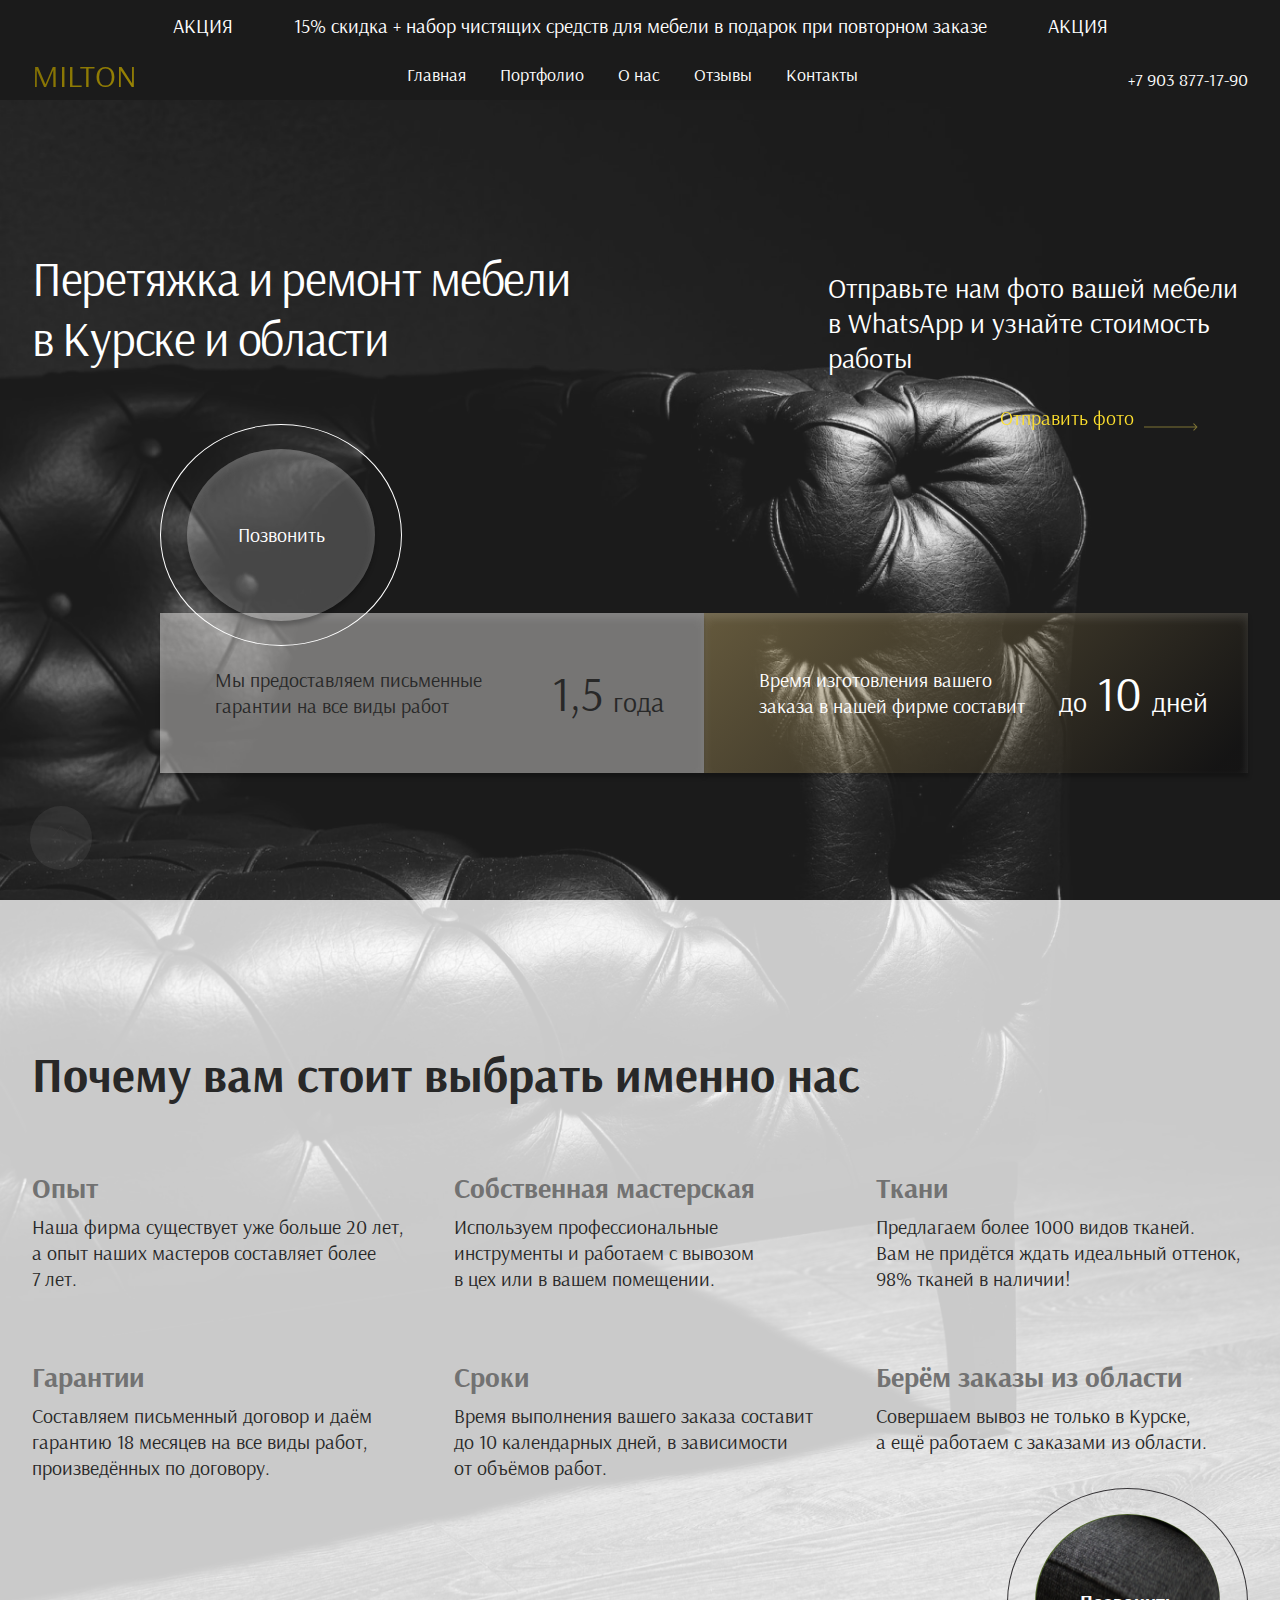
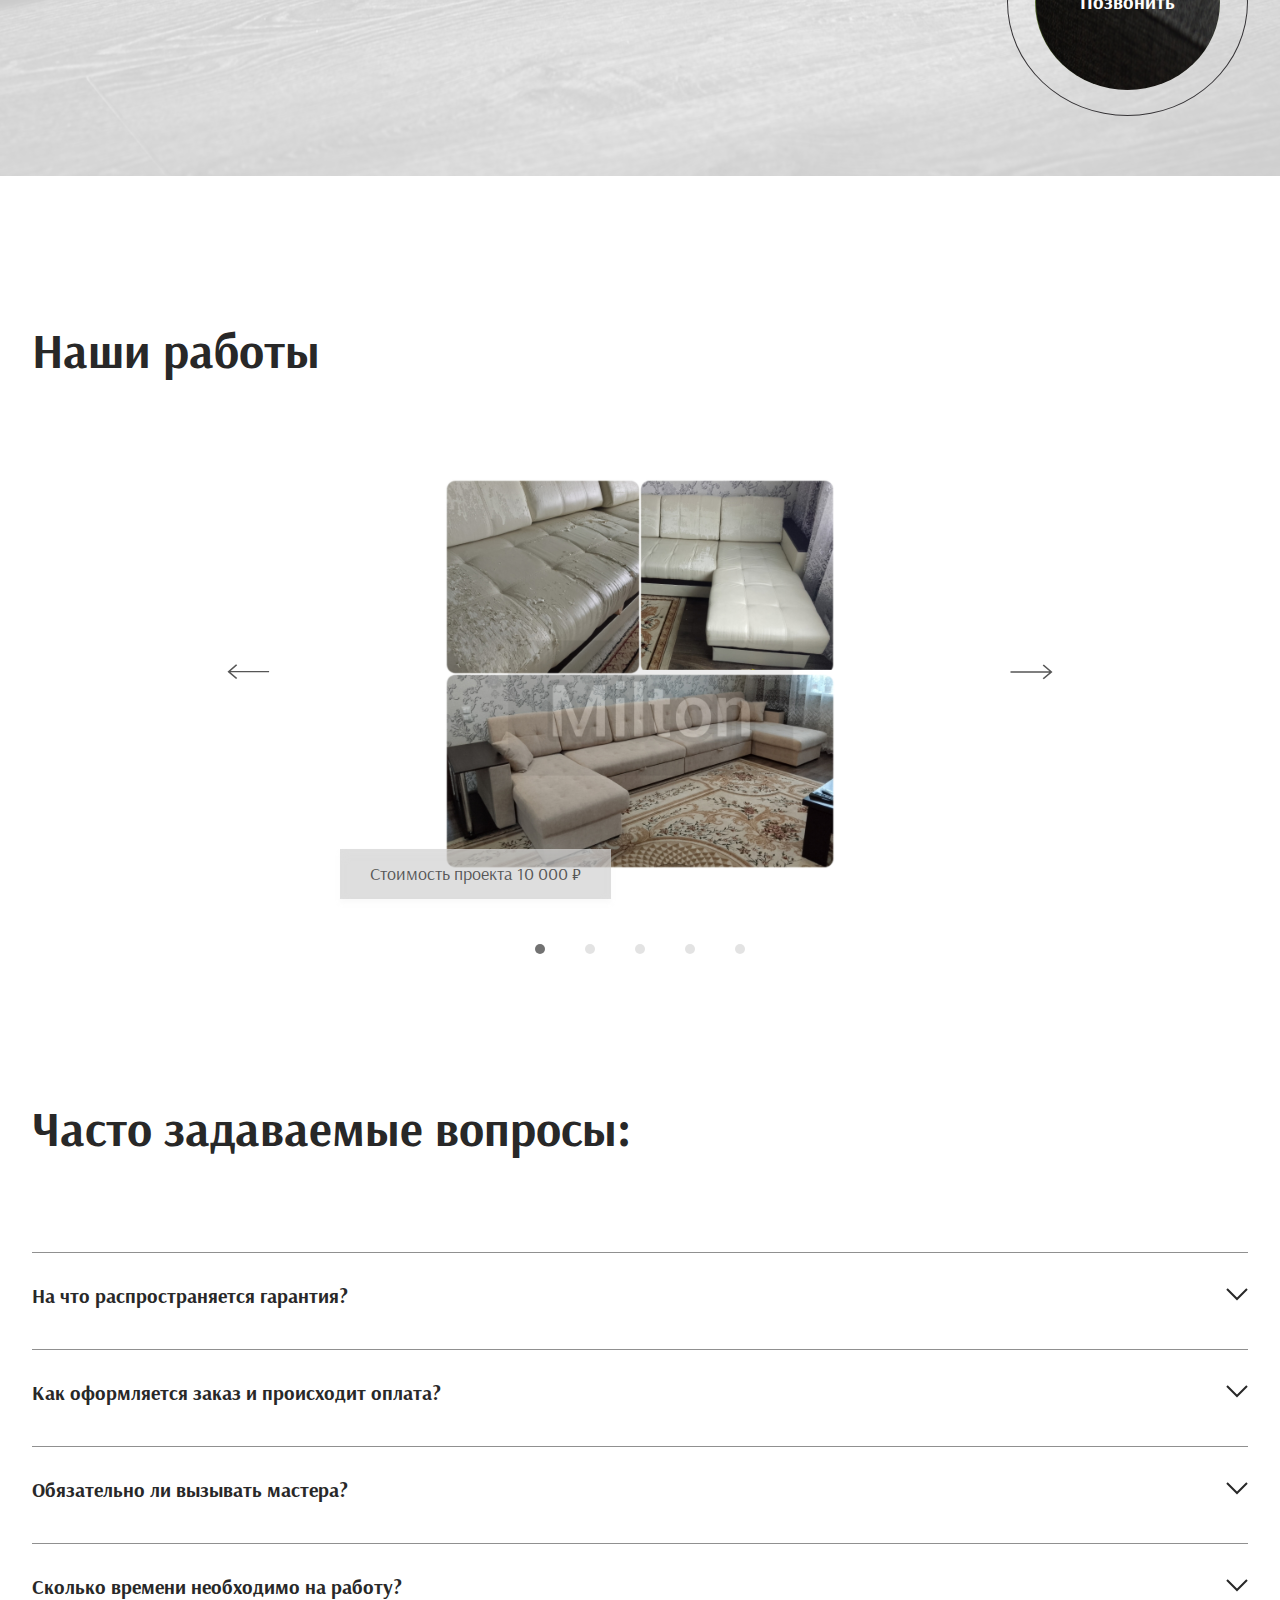
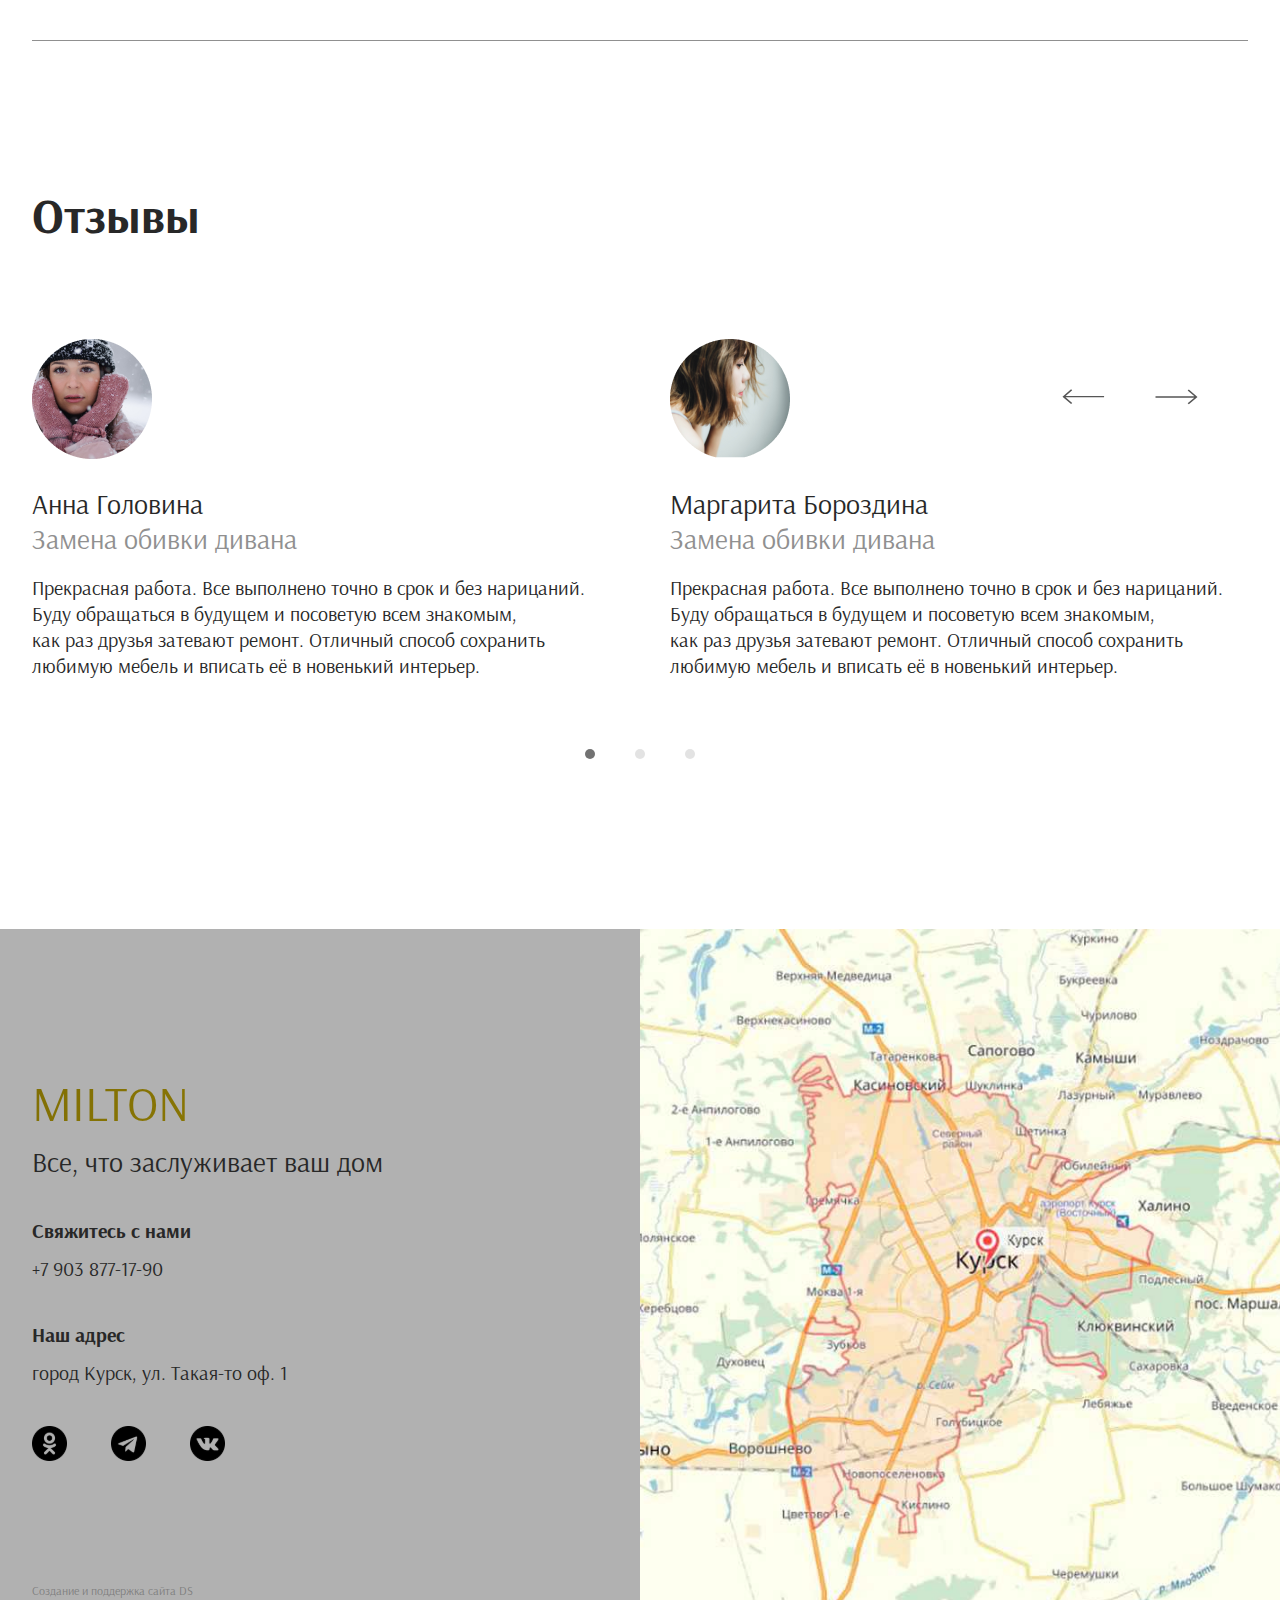
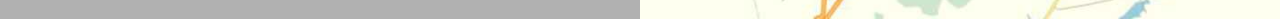
==== commit 0c23824c: "Add files via upload" ====
--- a/index.html
+++ b/index.html
@@ -3,13 +3,14 @@
 
 <head>
     <meta charset="UTF-8">
+    <meta name="viewport" content="width=device-width, initial-scale=1.0">
     <title>Каретная стяжка MILTON</title>
     <link rel="stylesheet" href="assets/style.css">
     <link rel="stylesheet" media="screen and (max-width:1600px)" href="assets/style1600.css">
-    <link rel="stylesheet" media="screen and (max-width:1000px)" href="assets/style1000.css">
-    <link rel="stylesheet" media="screen and (max-width:770px)" href="assets/style770.css">
-    <link rel="stylesheet" media="screen and (max-width:480px)" href="assets/style480.css">
-    <link rel="stylesheet" media="screen and (max-width:360px)" href="assets/style360.css">
+    <link rel="stylesheet" media="screen and (max-width:1200px)" href="assets/style1000.css">
+    <link rel="stylesheet" media="screen and (max-width:940px)" href="assets/style770.css">
+    <link rel="stylesheet" media="screen and (max-width:720px)" href="assets/style480.css">
+    <link rel="stylesheet" media="screen and (max-width:480px)" href="assets/style360.css">
     <link href="https://fonts.googleapis.com/css2?family=Arsenal:ital,wght@0,400;0,700;1,400;1,700&display=swap" rel="stylesheet">
 </head>
 
@@ -60,24 +61,24 @@
                 <path d="M20 1L1 13" stroke="white" />
             </svg>
         </div>
-         <a href="#top" id="link1">Главная</a>
-         <a href="#port" id="link2">Портфолио</a>
-         <a href="#about" id="link3">О нас</a>
-         <a href="#reviews" id="link4">Отзывы</a>
-         <a href="#contact" id="link5">Контакты</a>
-         <div class="burger_phone">
-         <div class="burger_svg">
-             <svg xmlns="http://www.w3.org/2000/svg" xmlns:xlink="http://www.w3.org/1999/xlink" width="22" height="23" viewBox="0 0 22 23" fill="none">
-<rect y="0.5" width="21.443" height="22" fill="url(#pattern0)"/>
-<defs>
-<pattern id="pattern0" patternContentUnits="objectBoundingBox" width="1" height="1">
-<use xlink:href="#image0_203_150" transform="matrix(0.00200386 0 0 0.00195312 -0.012987 0)"/>
-</pattern>
-<image id="image0_203_150" width="512" height="512" xlink:href="[data-uri]"/>
-</defs>
-</svg>
-         </div>
-         <a href="#" class="menu_phone">+7 903 877-17-90</a>
+        <a href="#top" id="link1">Главная</a>
+        <a href="#port" id="link2">Портфолио</a>
+        <a href="#about" id="link3">О нас</a>
+        <a href="#reviews" id="link4">Отзывы</a>
+        <a href="#contact" id="link5">Контакты</a>
+        <div class="burger_phone">
+            <div class="burger_svg">
+                <svg xmlns="http://www.w3.org/2000/svg" xmlns:xlink="http://www.w3.org/1999/xlink" width="22" height="23" viewBox="0 0 22 23" fill="none">
+                    <rect y="0.5" width="21.443" height="22" fill="url(#pattern0)" />
+                    <defs>
+                        <pattern id="pattern0" patternContentUnits="objectBoundingBox" width="1" height="1">
+                            <use xlink:href="#image0_203_150" transform="matrix(0.00200386 0 0 0.00195312 -0.012987 0)" />
+                        </pattern>
+                        <image id="image0_203_150" width="512" height="512" xlink:href="[data-uri]" />
+                    </defs>
+                </svg>
+            </div>
+            <a href="#" class="menu_phone">+7 903 877-17-90</a>
         </div>
     </div>
     <div class="firstScreen">
@@ -99,9 +100,9 @@
             <div class="tablet_none firstScreen_numbers">
 
                 <div class="tablet_none numbers numbers_warranty">
-                    <div class="phone">
+                    <div class="phone cursor">
                         <div class="phone_center">
-                            <p class="text20">Позвонить</p>
+                            <p class="text20  white">Позвонить</p>
                         </div>
                     </div>
                     <p class="warranty_text text20">Мы предоставляем письменные гарантии на все виды работ</p>
@@ -156,7 +157,7 @@
                     </div>
                     <p class="numbers_tablet__footer">Гарантия на работы</p>
                 </div>
-                <div class="phone phone_tablet tg">
+                <div class="phone phone_tablet tg cursor">
                     <div class="phone_center">
                         <p class="text20 white">Позвонить</p>
                     </div>
@@ -165,17 +166,11 @@
 
             <div class="phone phone_tablet phone_tv ">
                 <div class="phone_center ">
-                    <p class="text20 mobile_none">Позвонить</p>
-                    <div class="mobile_block">
-                        <svg xmlns="http://www.w3.org/2000/svg" xmlns:xlink="http://www.w3.org/1999/xlink" width="38" height="39" viewBox="0 0 38 39" fill="none">
-                            <rect x="0.363281" y="0.80542" width="36.8182" height="37.4763" fill="url(#pattern0)" />
-                            <defs>
-                                <pattern id="pattern0" patternContentUnits="objectBoundingBox" width="1" height="1">
-                                    <use xlink:href="#image0_103_158" transform="matrix(0.00198804 0 0 0.00195312 -0.00893799 0)" />
-                                </pattern>
-                                <image id="image0_103_158" width="512" height="512" xlink:href="[data-uri]" />
-                            </defs>
-                        </svg>
+                    <p class="text20 mobile_none  white">Позвонить</p>
+                    <div class="mobile_block phone_mobile">
+                        <img src="assets/img/phone.svg" alt="">
+
+
                     </div>
                 </div>
             </div>
@@ -228,7 +223,7 @@
                         </div>
 
                     </div>
-                    <div class="advantages_phone">
+                    <div class="advantages_phone cursor">
                         <div class="advantages_phone_border">
                             <div class="advantages_phone_center">
                                 <p class="text20 text_bold" style="color:#FDFDFD">Позвонить</p>
@@ -291,15 +286,9 @@
                 <div class="advantages_phone">
                     <div class="advantages_phone_border">
                         <div class="advantages_phone_center">
-                            <svg xmlns="http://www.w3.org/2000/svg" xmlns:xlink="http://www.w3.org/1999/xlink" width="38" height="39" viewBox="0 0 38 39" fill="none">
-                                <rect x="0.363281" y="0.80542" width="36.8182" height="37.4763" fill="url(#pattern0)" />
-                                <defs>
-                                    <pattern id="pattern0" patternContentUnits="objectBoundingBox" width="1" height="1">
-                                        <use xlink:href="#image0_103_158" transform="matrix(0.00198804 0 0 0.00195312 -0.00893799 0)" />
-                                    </pattern>
-                                    <image id="image0_103_158" width="512" height="512" xlink:href="[data-uri]" />
-                                </defs>
-                            </svg>
+                            <div class="mobile_block phone_mobile">
+                                <img src="assets/img/phone.svg" alt="">
+                            </div>
                         </div>
                     </div>
                 </div>
@@ -638,6 +627,4 @@
 <script src="assets/js/advantages.js"></script>
 <script src="assets/js/works.js"></script>
 <script src="assets/js/reviews.js"></script>
-<script src="assets/js/menu.js"></script>
-
-</html>
+<script src="assets/js/menu.js"></script></html>
--- a/assets/style.css
+++ b/assets/style.css
@@ -452,7 +452,7 @@
 }
 
 /*Menu*/
-.menu{
+.menu {
     width: 100%;
     height: 50px;
     position: sticky;
@@ -461,25 +461,27 @@
     z-index: 25;
 }
 
-.menu_content{
+.menu_content {
     display: flex;
     justify-content: space-between;
     align-items: center;
     height: 50px;
 }
 
-.menu_link a{
+.menu_link a {
     display: inline-block;
     margin-left: 15px;
     margin-right: 15px;
 }
 
 
-a.menu_phone, .menu_link a{
+a.menu_phone,
+.menu_link a {
     text-decoration: none;
     font-size: 18px;
-    color: #FFFFFF;    
-}
+    color: #FFFFFF;
+}
+
 /*Stock*/
 
 .stock {
@@ -646,7 +648,8 @@
 .firstScreen_footer {
     background: rgba(255, 255, 255, 0.77);
 }
-.firstScreen_contact a{
+
+.firstScreen_contact a {
     display: flex;
     align-items: flex-end;
 }
@@ -900,7 +903,7 @@
 
 /*Animation*/
 
-p.animation{
+p.animation {
     background: linear-gradient(137.18deg, #816F04 0%, #FFDB01 120%, #4F4E48 85.68%);
     -webkit-background-clip: text;
     -webkit-text-fill-color: transparent;
@@ -927,12 +930,13 @@
     0% {
         background-position: 0% 50%;
     }
+
     100% {
         background-position: 100% 50%;
     }
 }
 
-.menu p.logo{
+.menu p.logo {
     font-size: 32px;
     margin-bottom: 0px;
 }
@@ -940,7 +944,7 @@
 
 /*menu_burger*/
 
-.menu_burger{
+.menu_burger {
     position: fixed;
     top: 0;
     right: 0;
@@ -956,30 +960,52 @@
     display: none;
 }
 
-.menu_burger a{
+.menu_burger a {
     text-decoration: none;
     display: block;
     font-size: 28px;
     color: white;
     margin-bottom: 50px;
 }
-.burger_phone{
+
+.burger_phone {
     display: flex;
     align-items: flex-end;
 }
-.burger_svg{
+
+.burger_svg {
     margin-right: 5px;
 }
-#menuEnd{
+
+#menuEnd {
     margin-bottom: 60px;
 }
-a.menu_phone{
+
+a.menu_phone {
     margin-bottom: 0px;
     padding-top: 10px;
 }
 
-.footer_map img{
+.footer_map img {
     width: 100%;
     height: 100%;
     object-fit: cover;
-}+}
+
+.phone_mobile img {
+    width: 100%;
+    height: 100%;
+    object-fit: contain;
+}
+
+.phone:hover {
+    width: 241px;
+    height: 226px;
+    margin-bottom: -15px;
+    margin-left: -15px;
+}
+
+.advantages_phone_border:hover {
+    width: 241px;
+    height: 226px;
+}
--- a/assets/style1000.css
+++ b/assets/style1000.css
@@ -75,6 +75,16 @@
     background: rgba(255, 255, 255, 0.9);
     margin: 0px;
 }
+
+.firstScreen_contact a:hover{
+    background-color: #282828;
+    border: 1px solid #ffffff;
+    padding: 29px 89px;
+}
+
+.firstScreen_contact a:hover span{
+    color: #ffffff;
+}
 .firstScreen_contact a span{
     font-size: 28px;
     color: #0D0C0C;
--- a/assets/style480.css
+++ b/assets/style480.css
@@ -255,4 +255,17 @@
 
 #menuEnd{
     margin-bottom: 40px;
+}
+
+
+.phone:hover {
+    width: 84px;
+    height: 80px;
+    margin-bottom: -7px;
+    margin-left: -7px;
+}
+
+.advantages_phone_border:hover {
+    width: 84px;
+    height: 80px;
 }